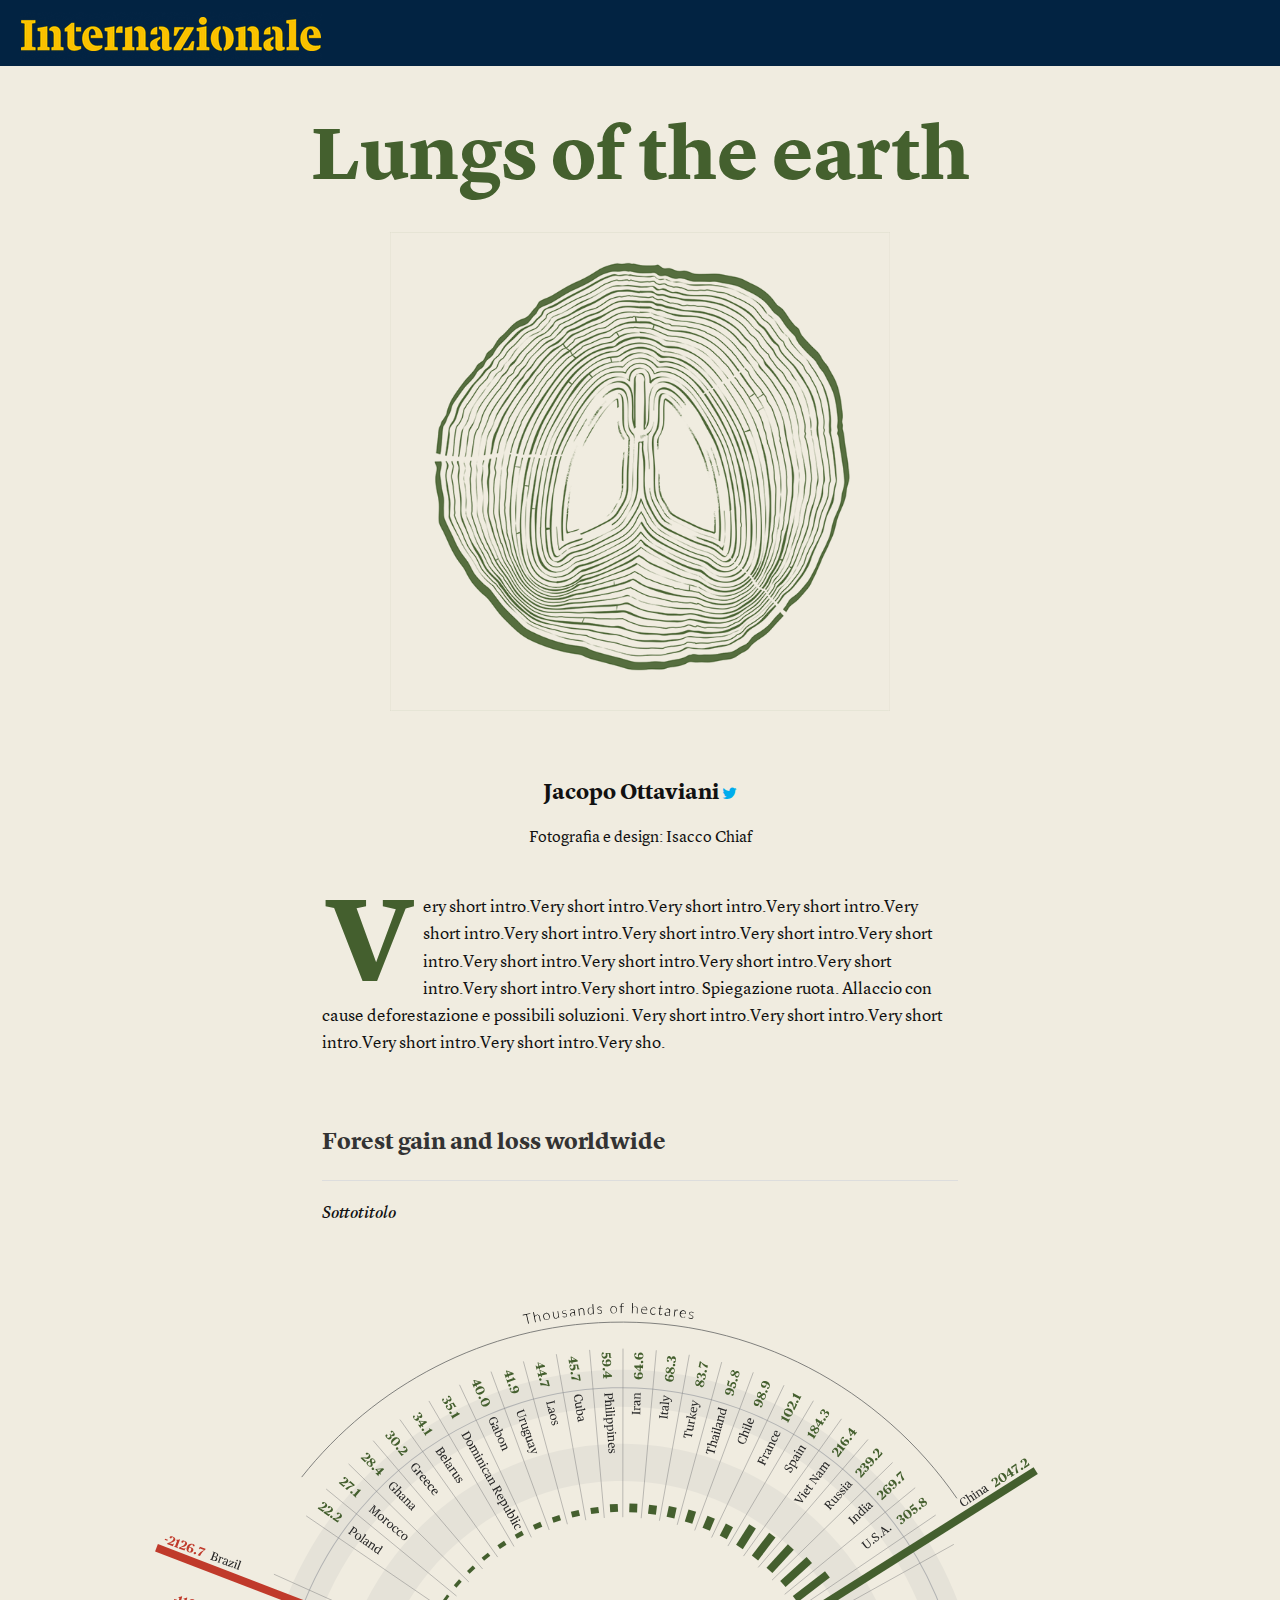
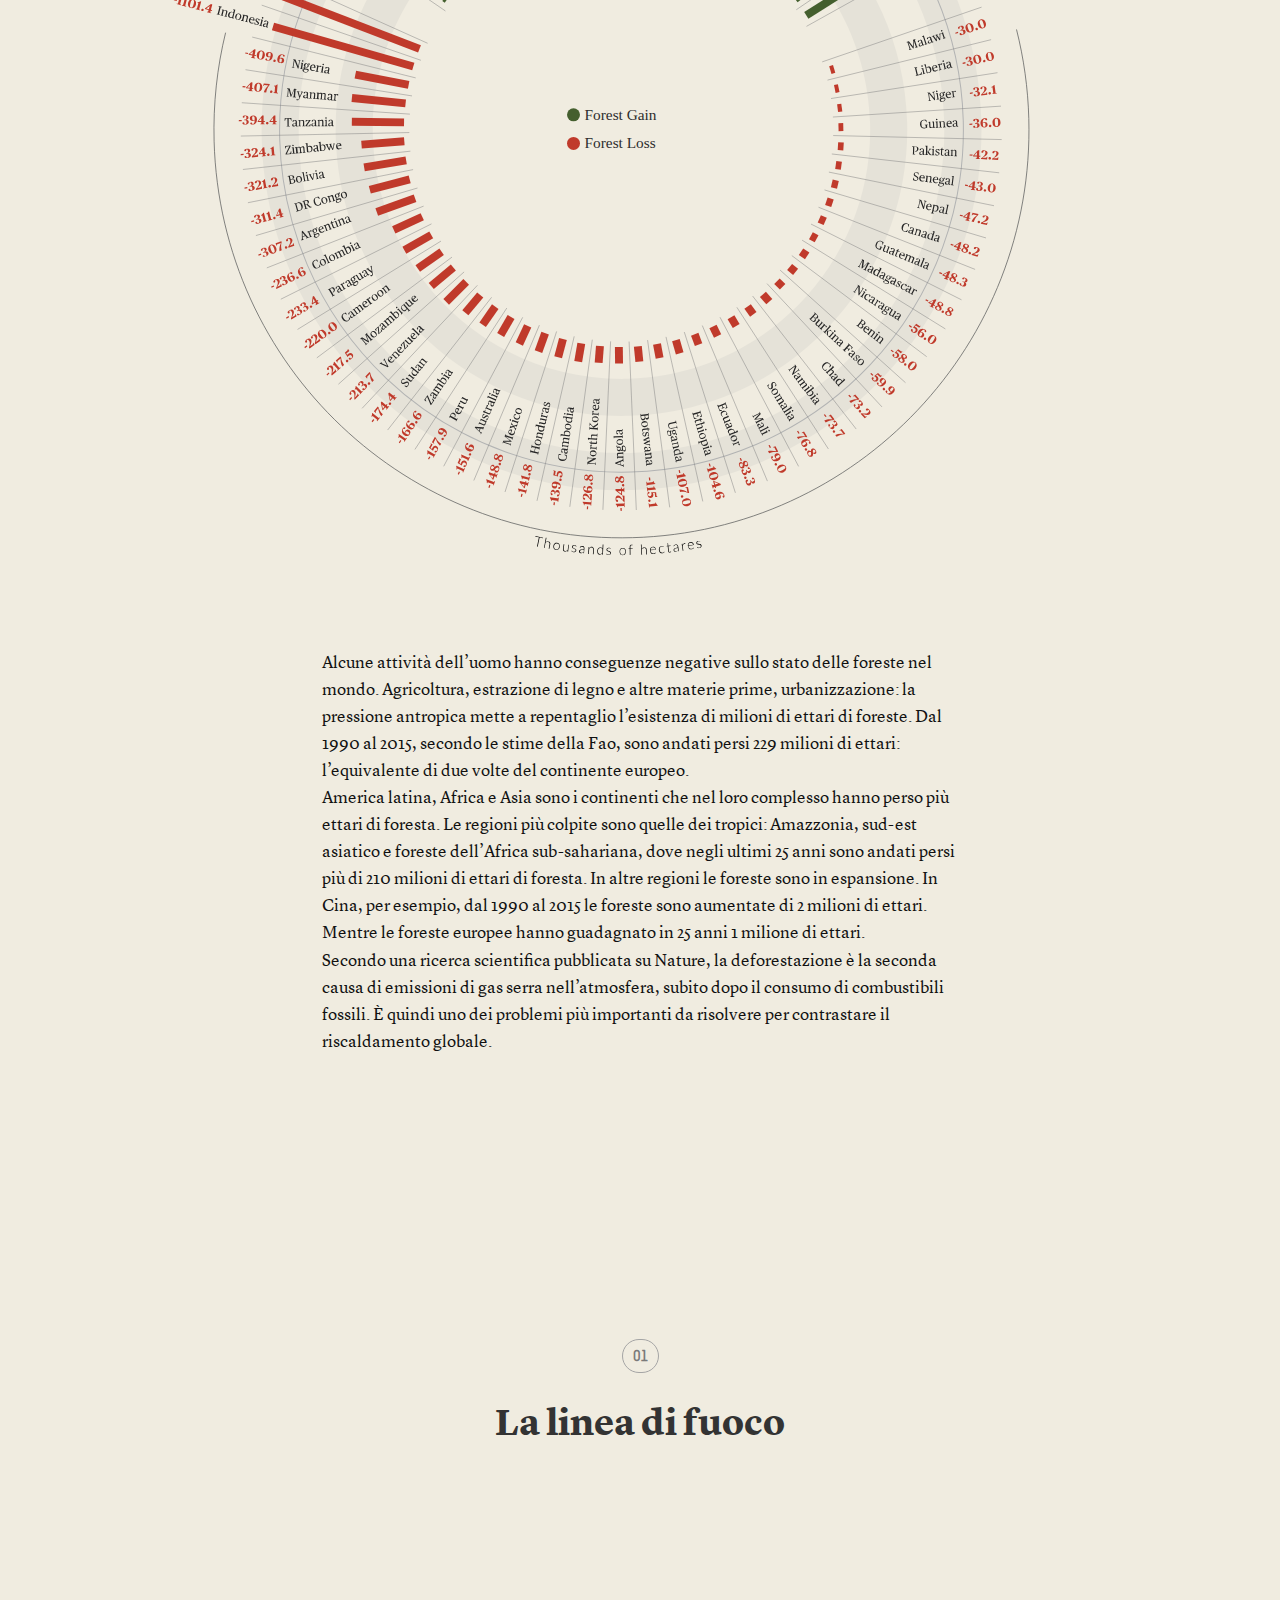
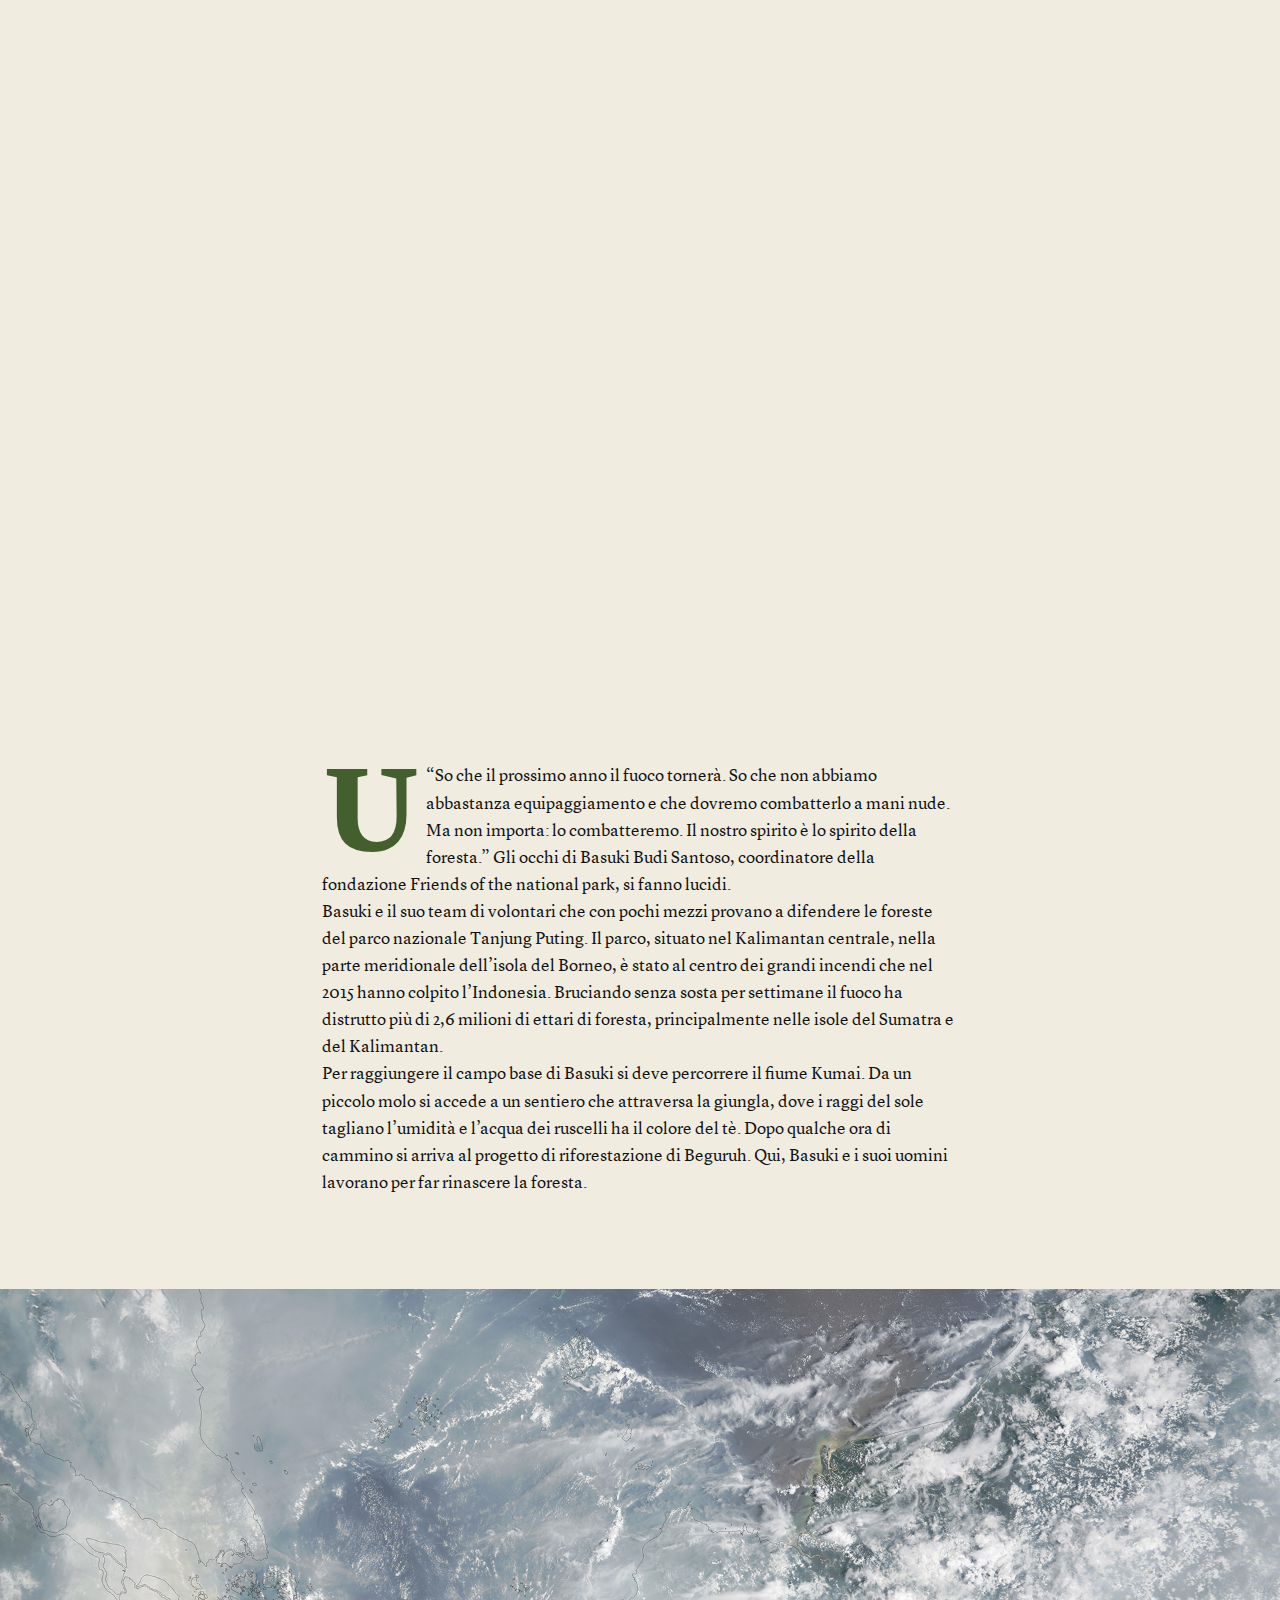
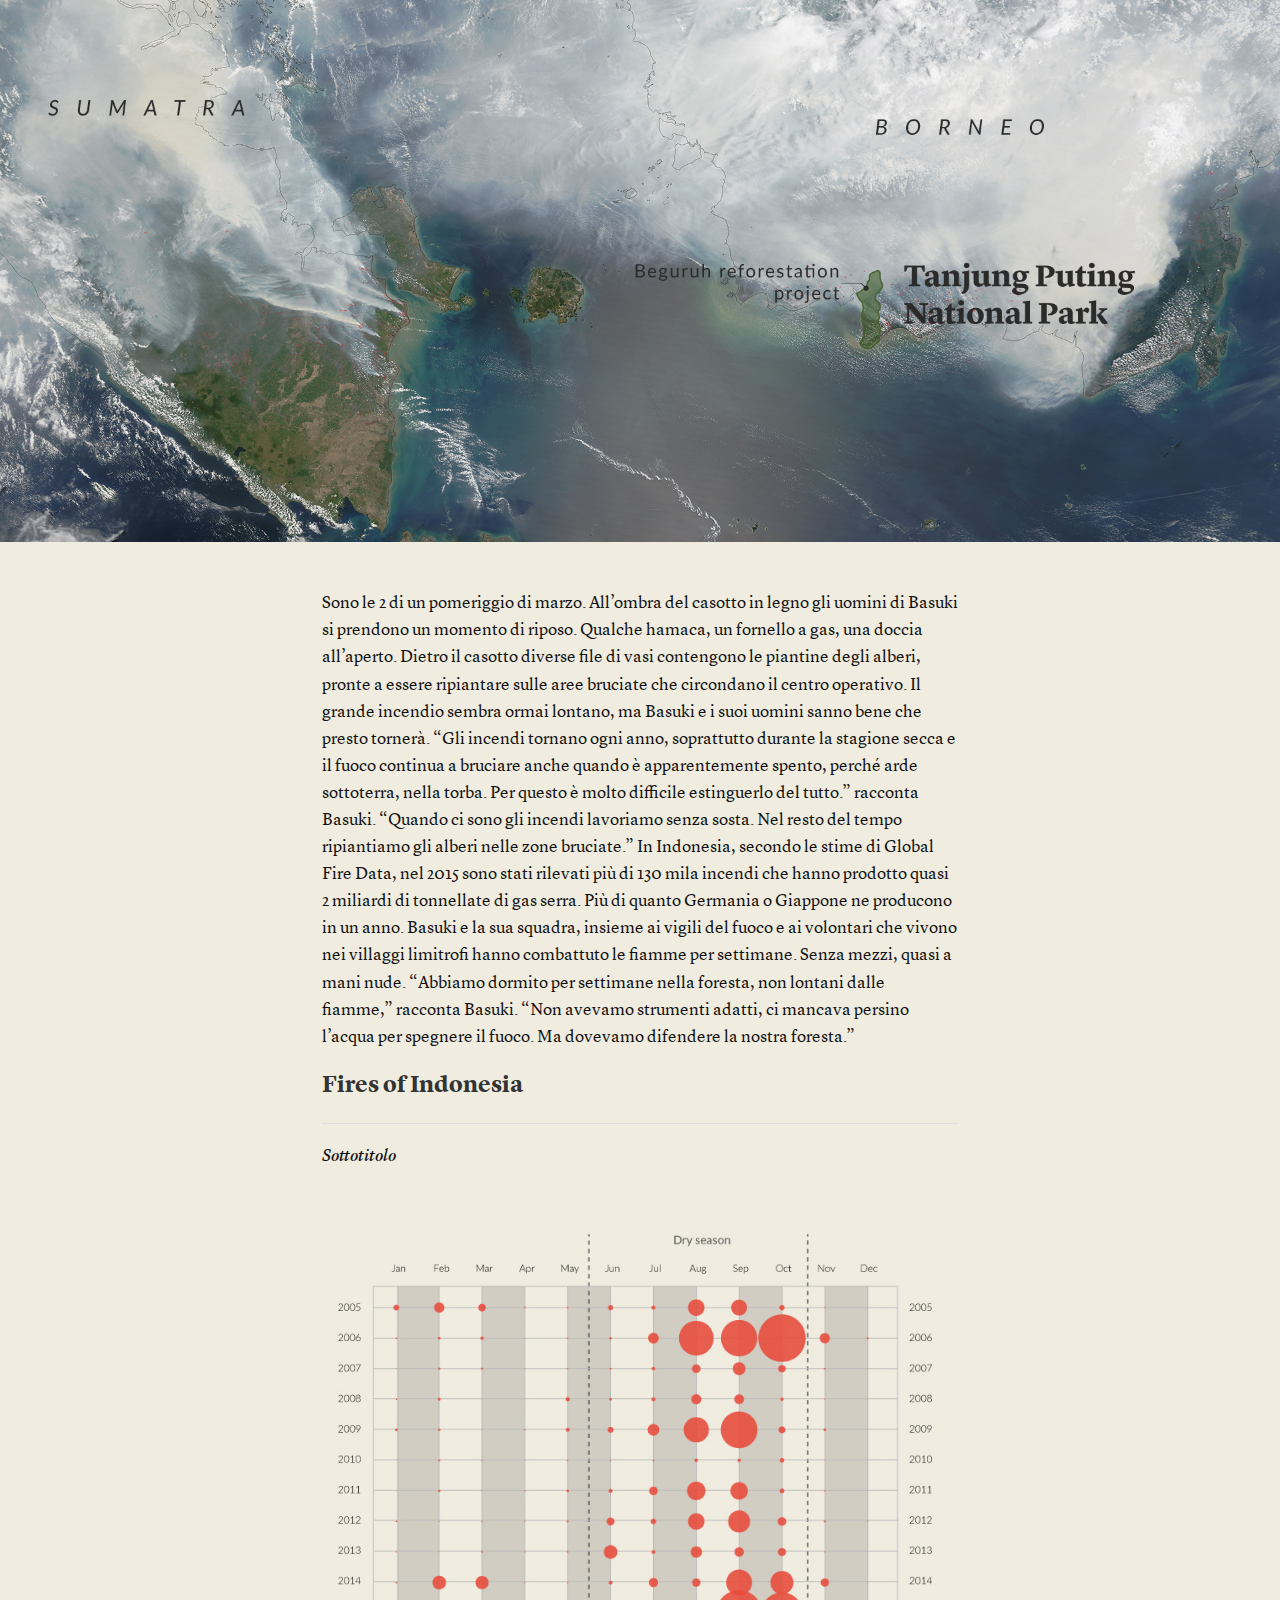
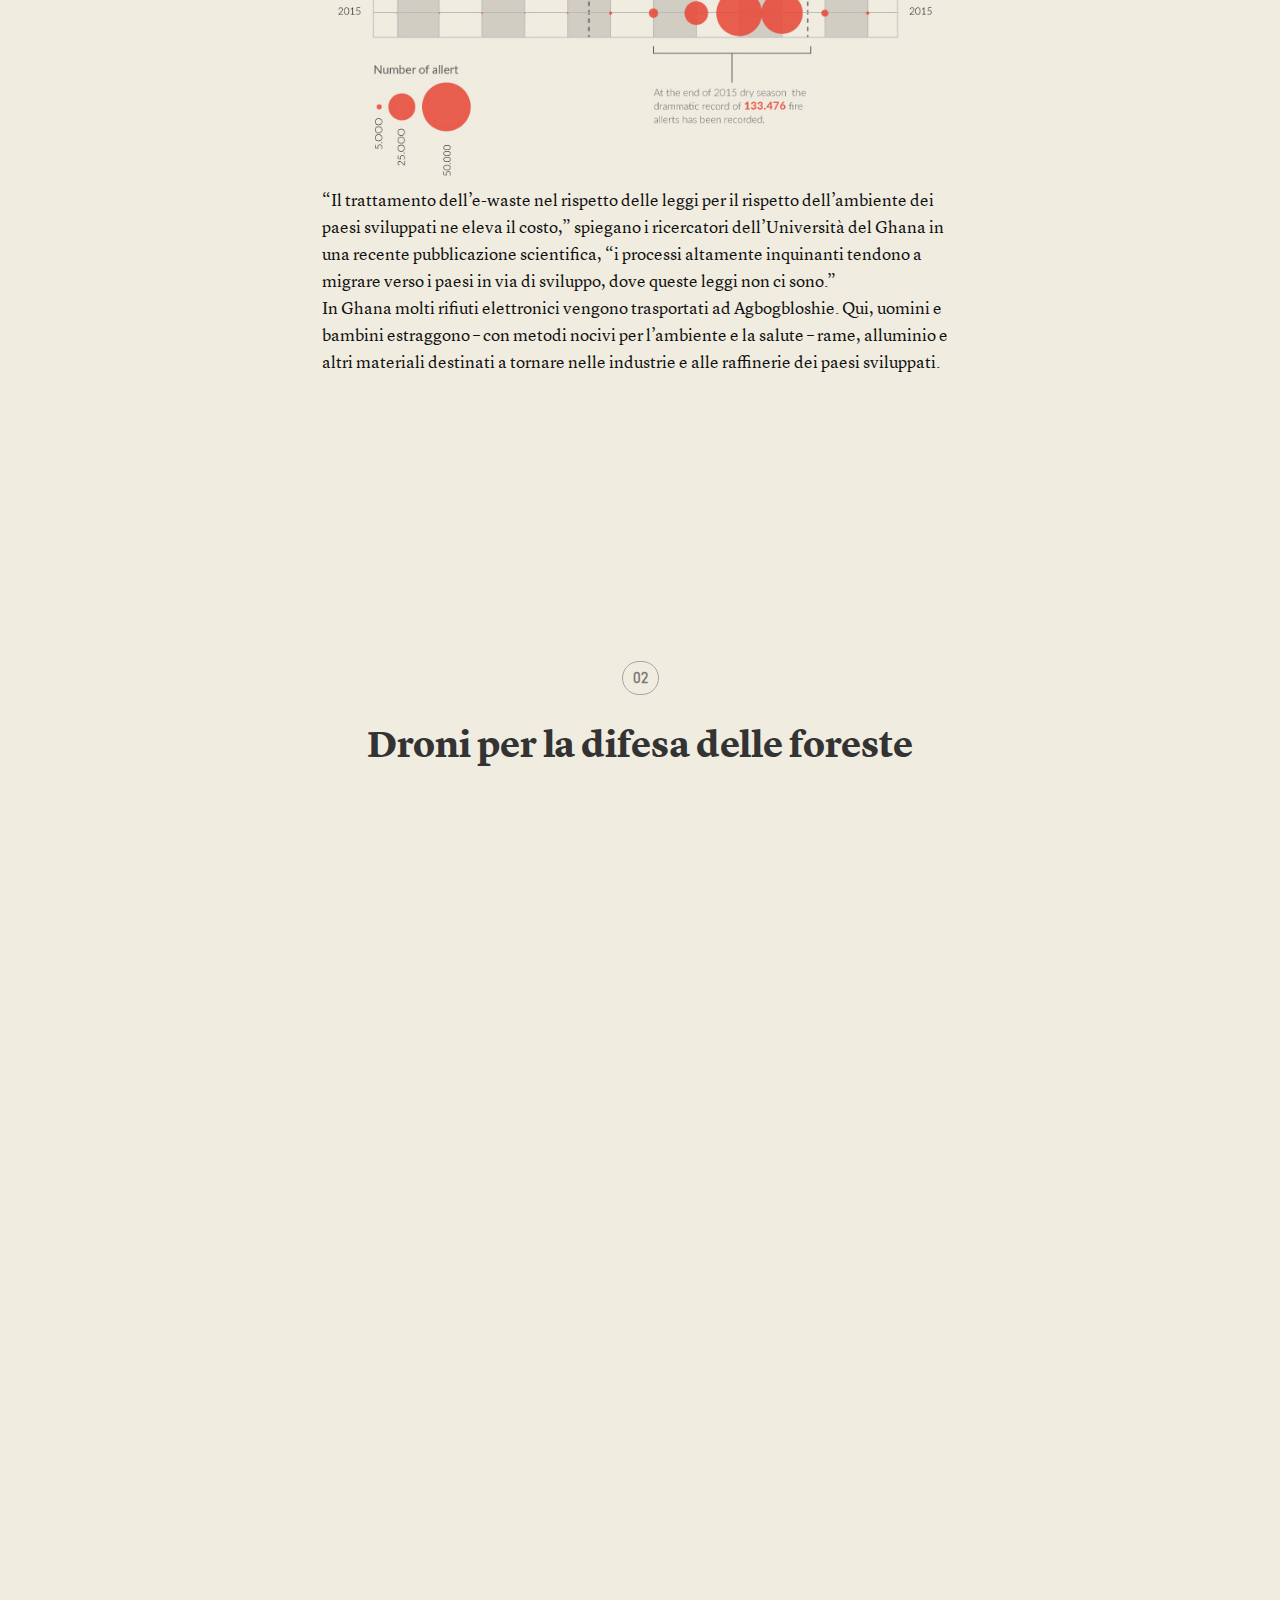
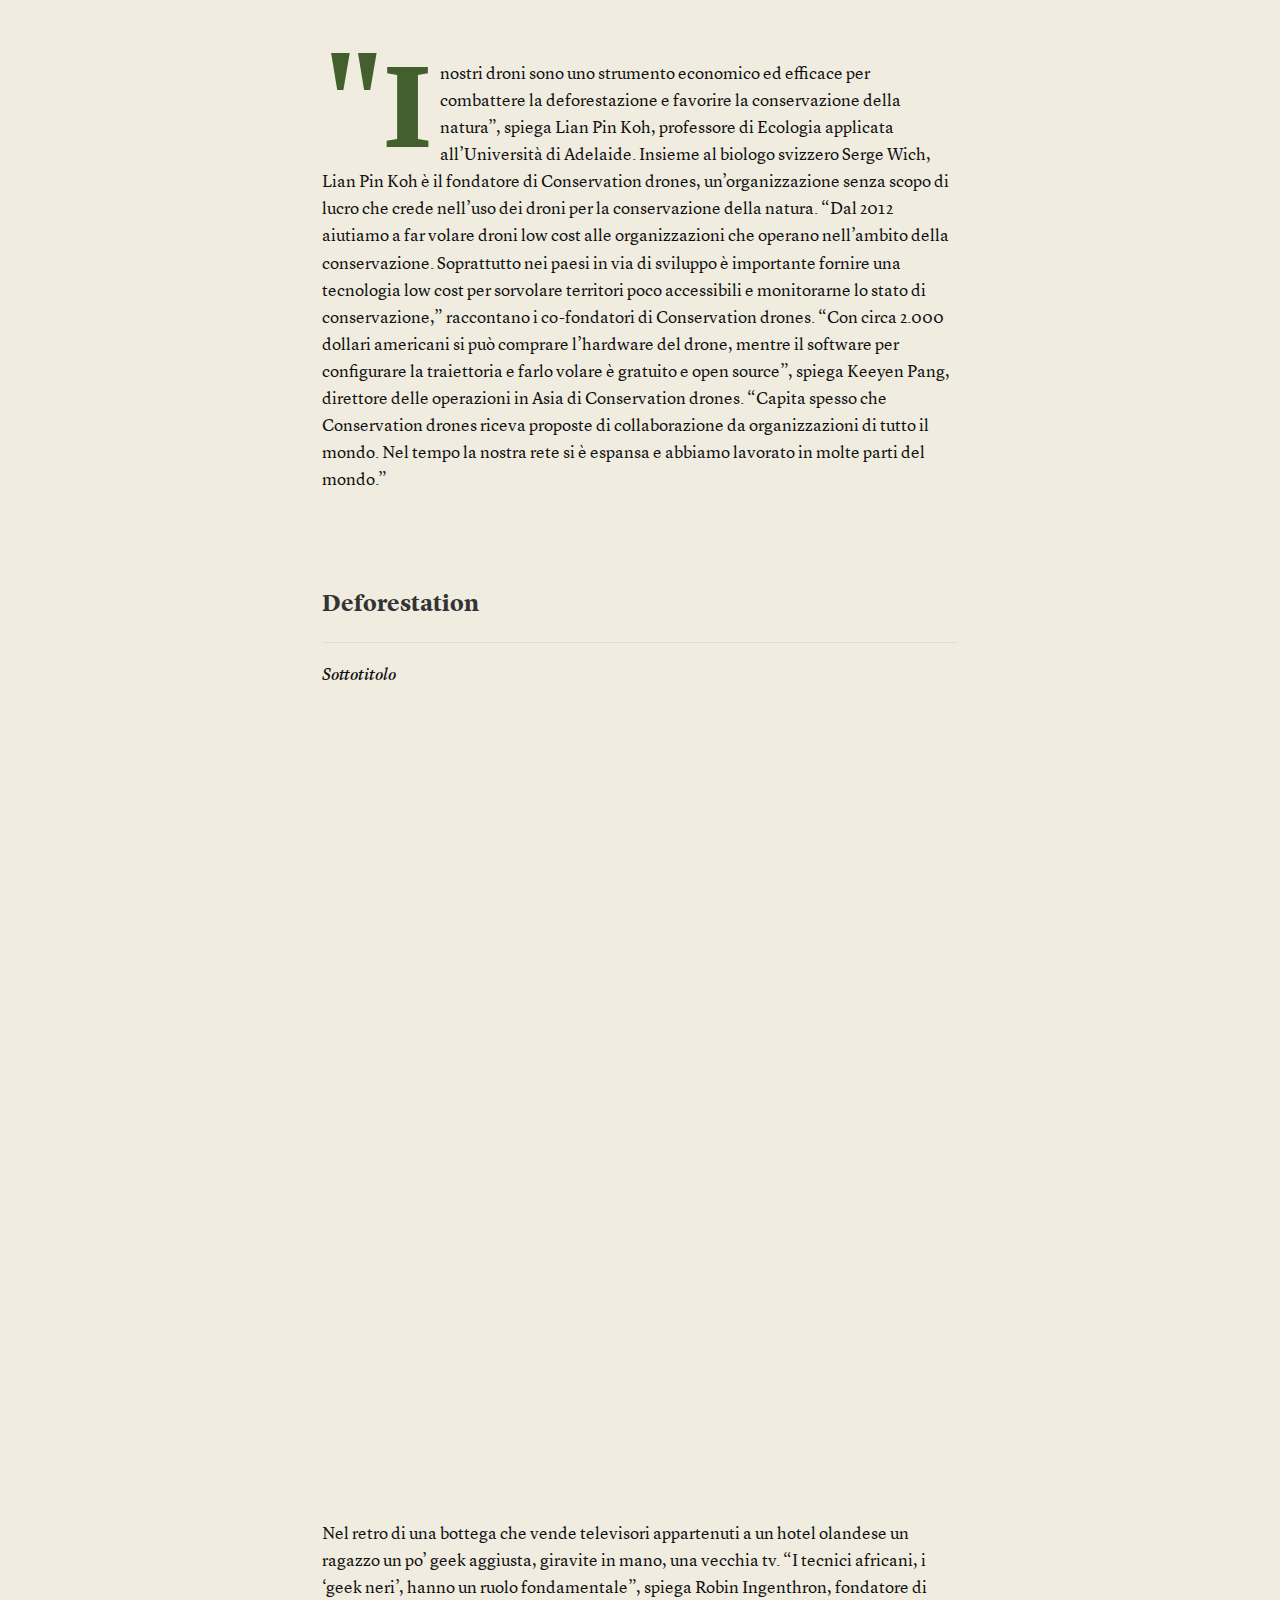
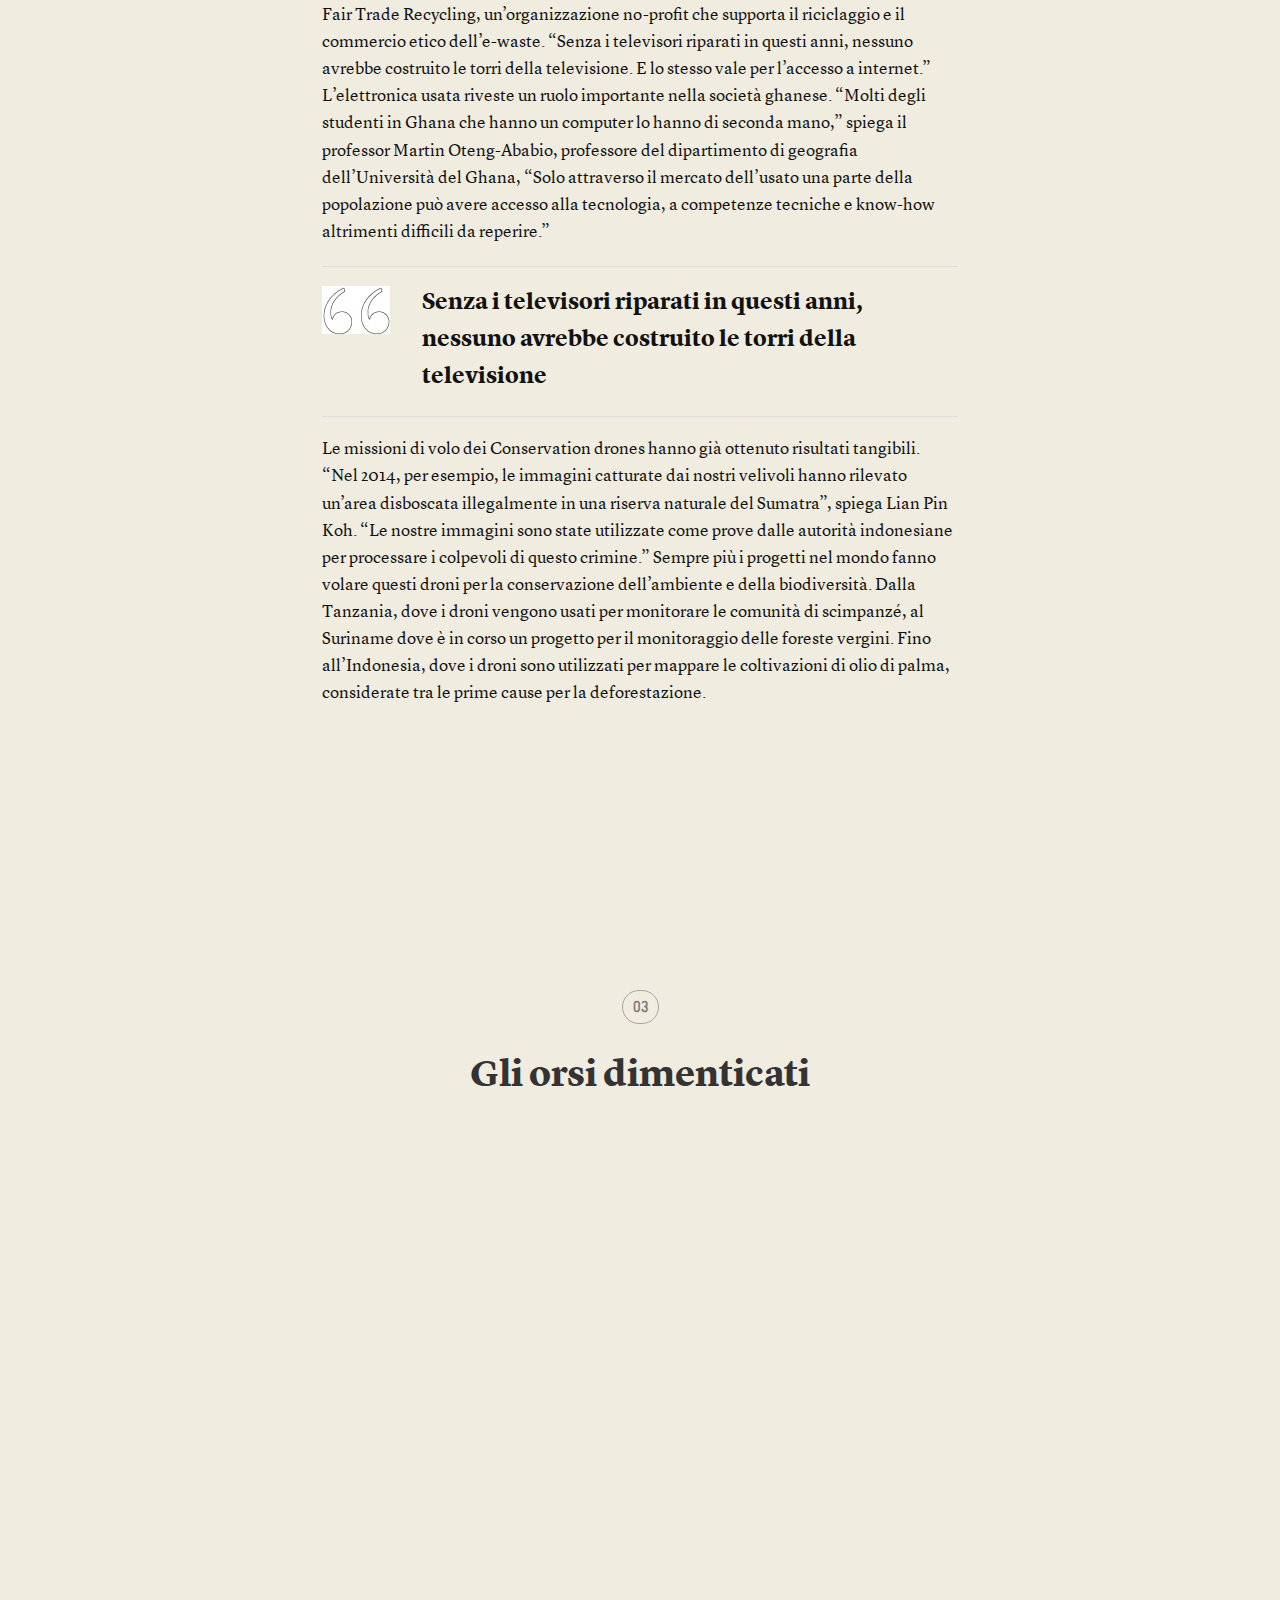
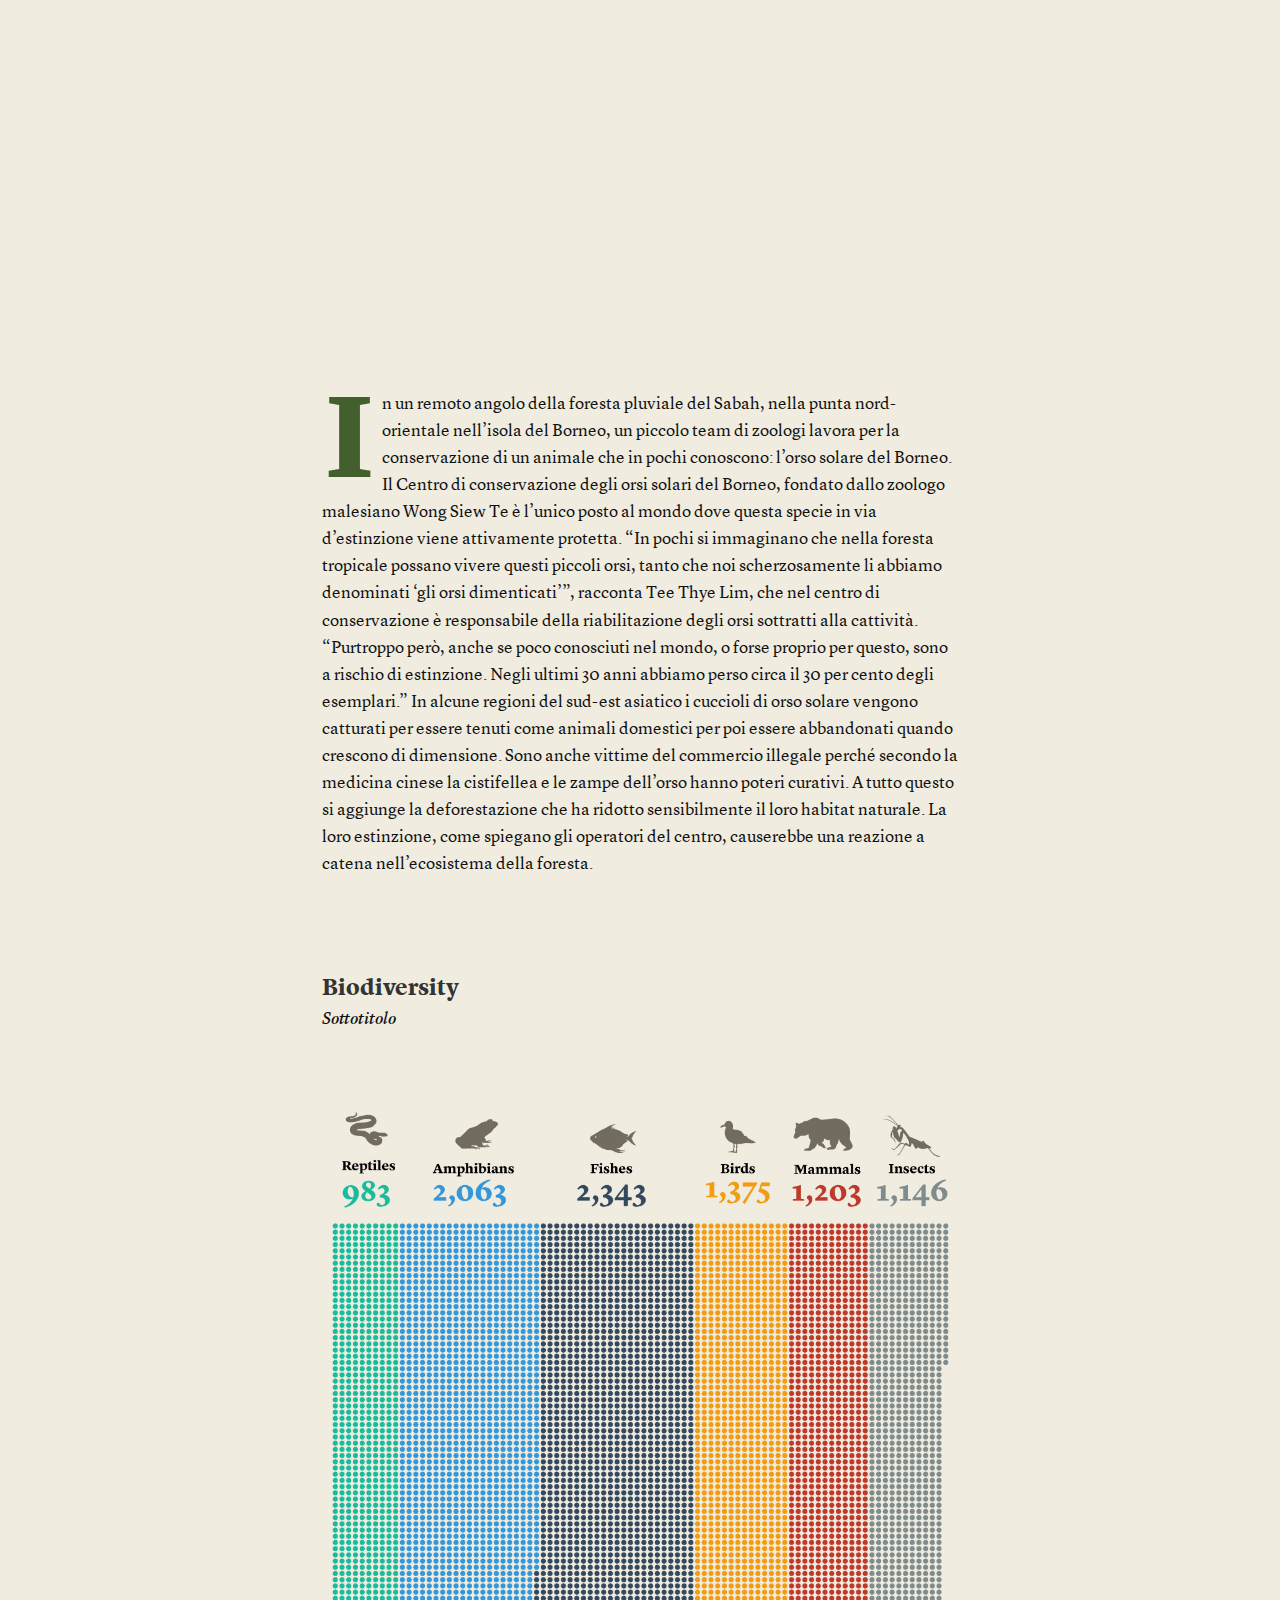
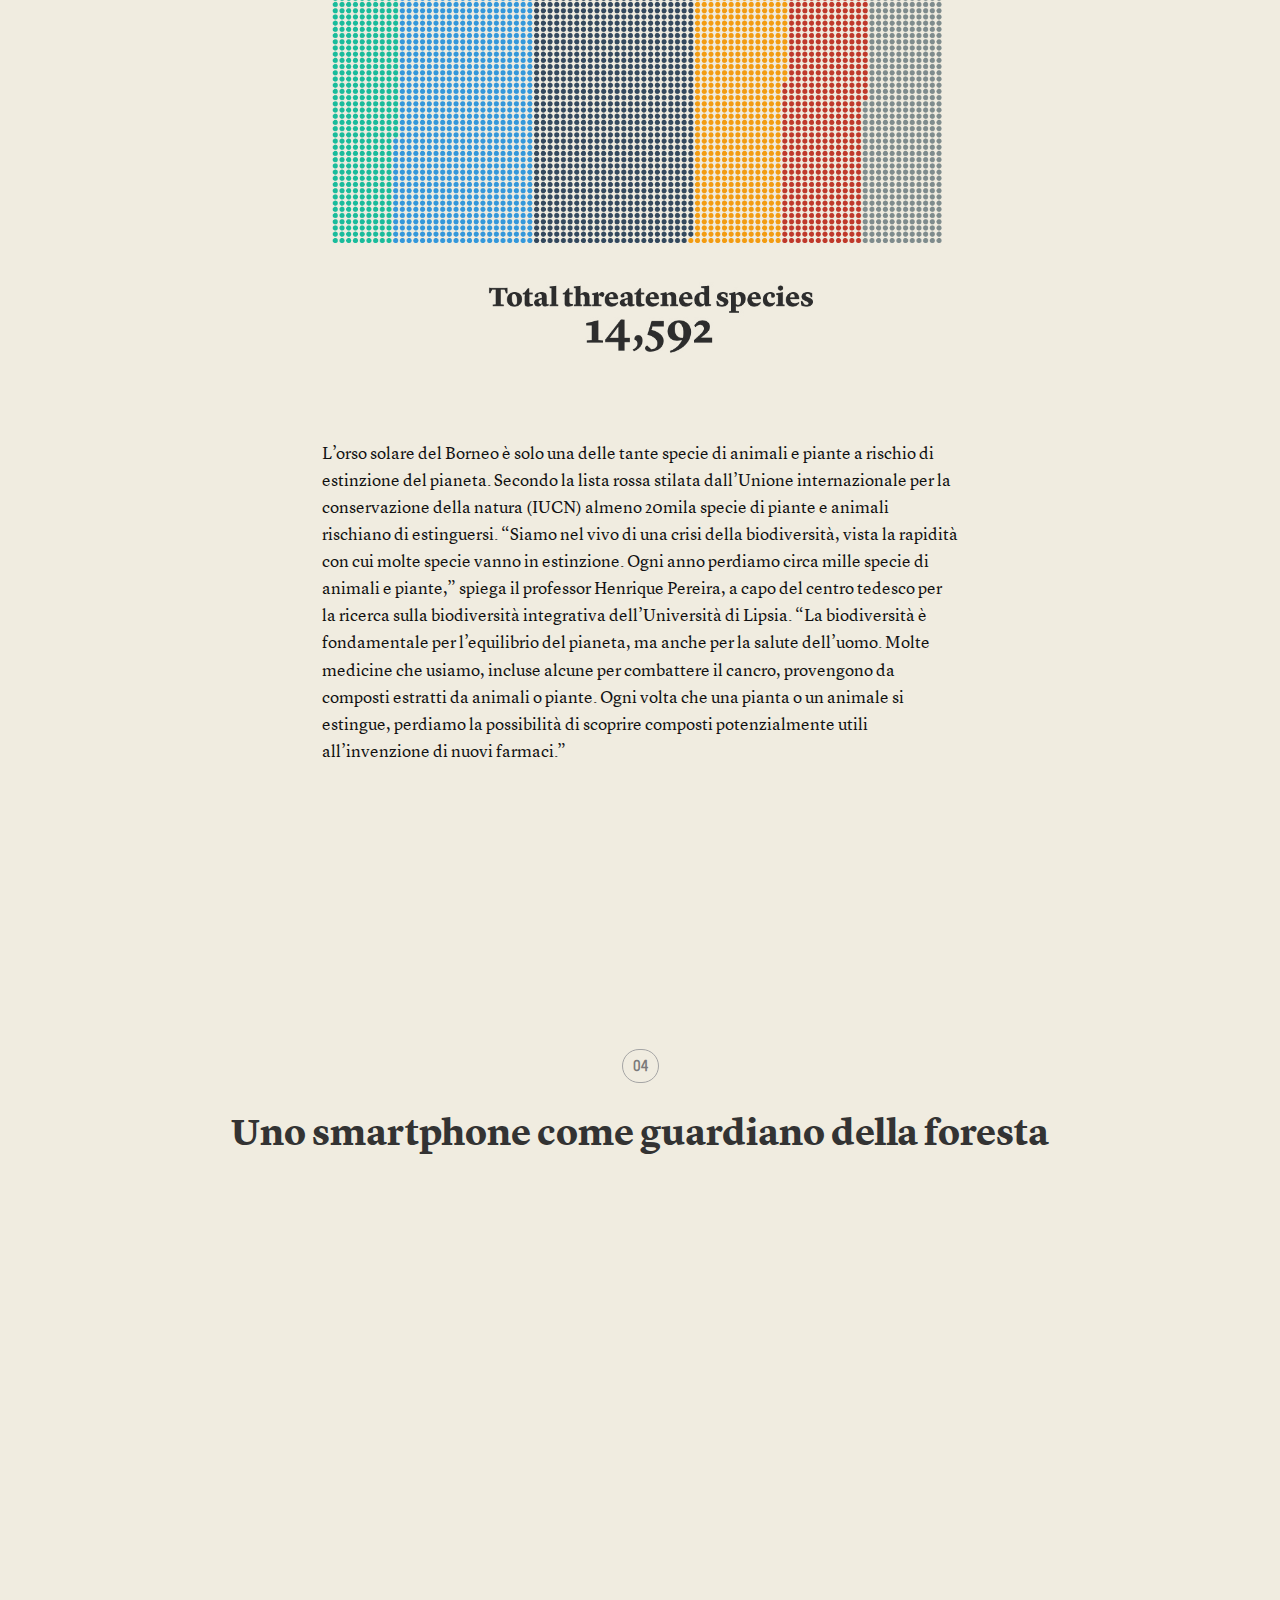
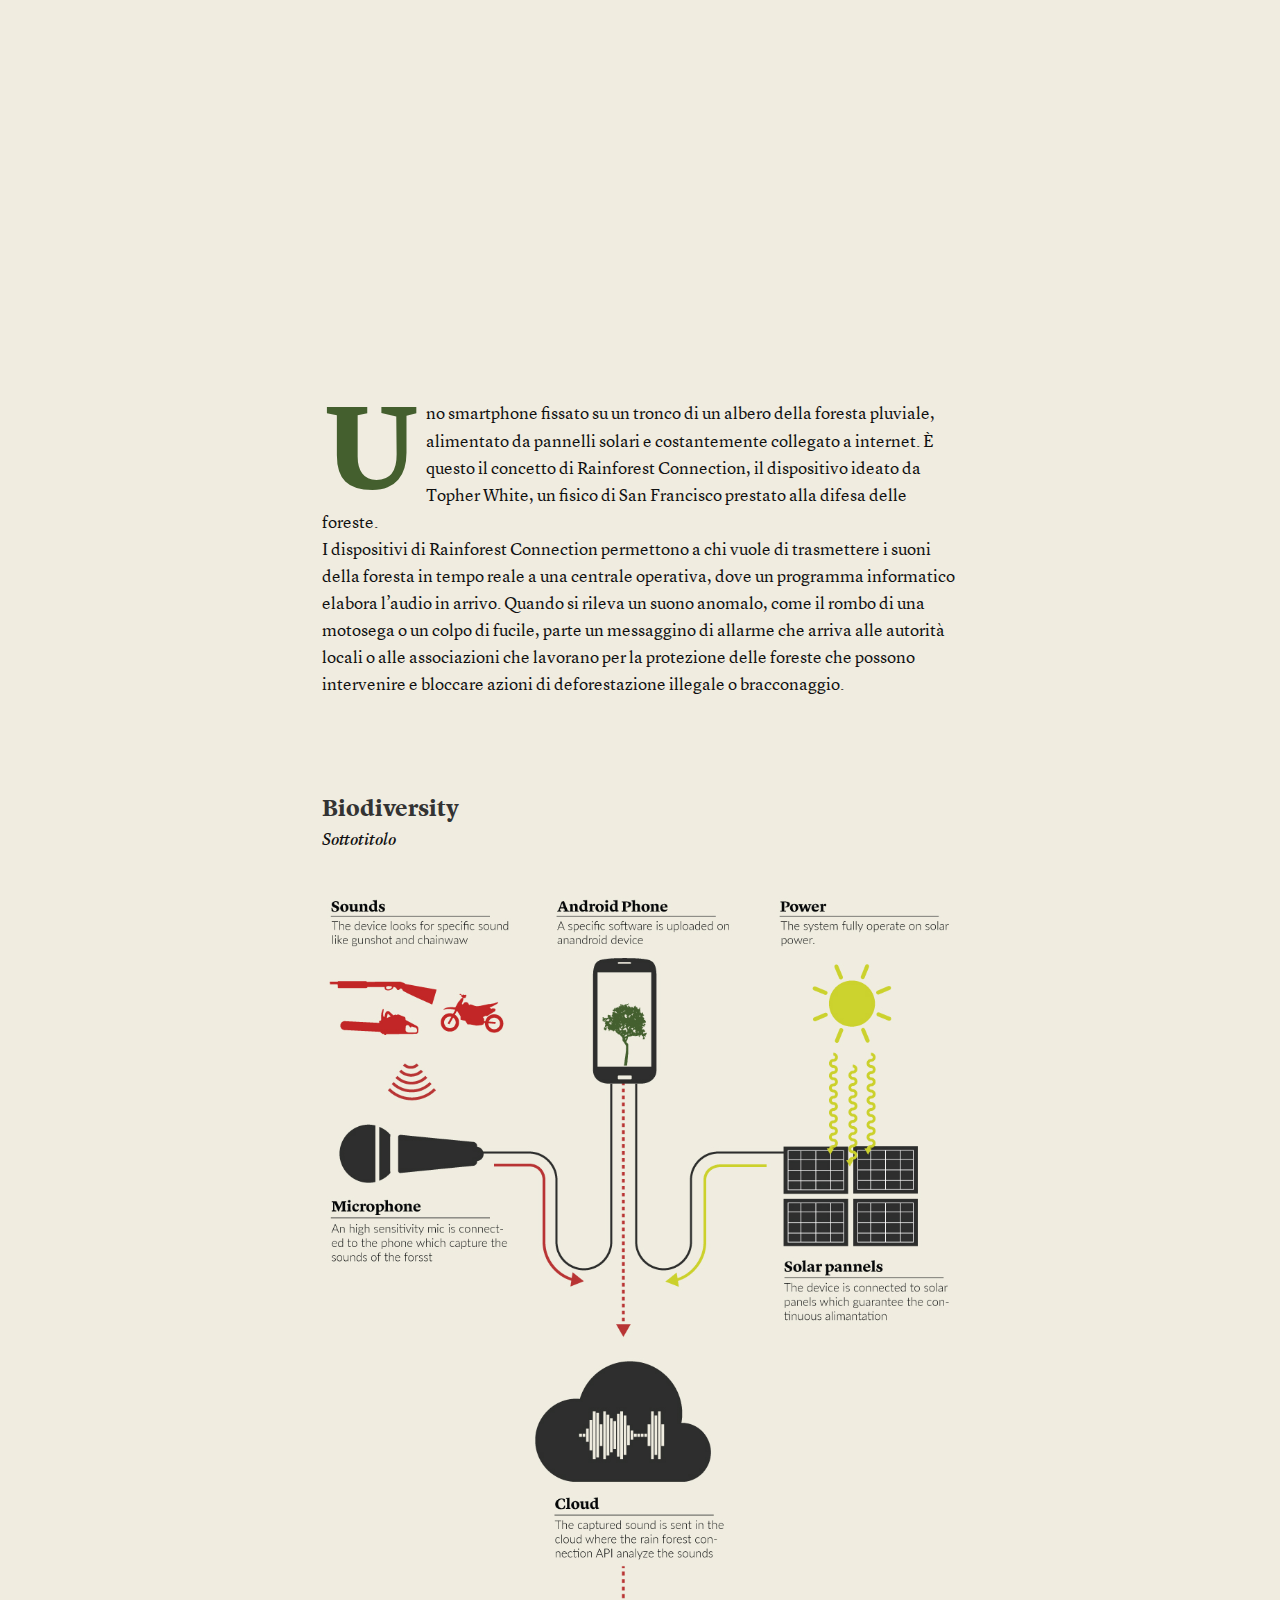
==== index.html @ 355f4f95 "dosa" ====
<!doctype html>
<html class="no-js" lang="en">



<head>

    <!--[if lt IE 9]>
  	<script src="//cdnjs.cloudflare.com/ajax/libs/html5shiv/3.6.2/html5shiv.js"></script>
  	<script src="//s3.amazonaws.com/nwapi/nwmatcher/nwmatcher-1.2.5-min.js"></script>
  	<script src="//html5base.googlecode.com/svn-history/r38/trunk/js/selectivizr-1.0.3b.js"></script>
  	<script src="//cdnjs.cloudflare.com/ajax/libs/respond.js/1.1.0/respond.min.js"></script>
	<![endif]-->

    <meta charset="utf-8" />
    <meta name="viewport" content="width=device-width, initial-scale=1.0" />
    <title>Lungs of the earth</title>
    <link rel="stylesheet" href="css/foundation.css" />
    <link rel="stylesheet" href="css/style.css" />
    <link rel="stylesheet" href="css/animate.css" />
    <link rel="stylesheet" href="css/font/stylesheet.css" />
    <link rel="stylesheet" href="css/font-awesome.css">

    <meta name="Title" content="Lungs of the earth" />
    <meta name="og:title" content="Lungs of the earth" />
    <meta property="og:site_name" content="Ewaste Republic" />
    <meta property="og:url" content="http://www.internazionale.it/webdoc/ewaste-republic/" />
    <meta name="description" content="Benvenuto nelLungs of the earth. Guarda il web-documentario" />
    <meta name="og:description" content="Benvenuto nelLungs of the earth. Guarda il web-documentario" />
    <meta name="og:image" content="http://www.internazionale.it/webdoc/ewaste-republic/images/computer.jpg" />
    <link rel="image_src" href="http://www.internazionale.it/webdoc/ewaste-republic/images/computer.jpg" />

    <meta name="keywords" content="e-waste,electronic waste,second hand electronics,rifiuti elettronici,accra,ghana,agbogbloshie,jacopo ottaviani,isacco chiaf">
    <meta name="robots" content="index,follow">


    <script src="js/vendor/modernizr.js"></script>
    <script src="js/classie.js"></script>
    <script src="http://ajax.googleapis.com/ajax/libs/jquery/1.2.6/jquery.js"></script>
    <link href='http://fonts.googleapis.com/css?family=Quattrocento:400,700' rel='stylesheet' type='text/css'>
    <link href="video-js/video-js.css" rel="stylesheet">
    <script src="video-js/video.js"></script>

    <style type="text/css">
        .vjs-default-skin .vjs-play-progress,
        .vjs-default-skin .vjs-volume-level {
            background-color: #e18f07
        }
        
        .vjs-default-skin .vjs-control-bar {
            font-size: 68%
        }

    </style>


    <script>
        function init() {
            window.addEventListener('scroll', function(e) {
                var distanceY = window.pageYOffset || document.documentElement.scrollTop,
                    shrinkOn = 300,
                    header = document.querySelector("header");
                if (distanceY > shrinkOn) {
                    classie.add(header, "smaller");
                } else {
                    if (classie.has(header, "smaller")) {
                        classie.remove(header, "smaller");
                    }
                }
            });
        }
        window.onload = init();

        $(function() {
            $(".show").click(
                function() {
                    $(".overlay-Big").fadeIn();
                    event.preventDefault();
                });
            $("#close").click(
                function() {
                    $(".overlay-Big").fadeOut();
                });
        });

    </script>
</head>

<body>

    <div class="header overlay-Big">
        <a id="close">
            <img src="images/overlay-close.png" width="40px">
        </a>
        <div class="overlay-first-band">
            <div class="row">
                <div class="medium-8 medium-centered columns">
                    <h4 style="color:#fff">Lungs of the earth</h4>
                    <br />
                    <a id="ref_tw" href="http://twitter.com/home?status=Vita%2C morte e miracoli dei rifiuti elettronici. Guarda il web documentario URL %23LifeDeathMiraclesEwaste @JacopoOttaviani&related=JacopoOttaviani" onclick="javascript:window.open(this.href, '', 'menubar=no,toolbar=no,resizable=no,scrollbars=no,height=400,width=600');return false;"><i class="fa fa-twitter"></i></a>
                    <a href=""><i class="fa fa-facebook"></i></a>
                </div>
            </div>
        </div>
    </div>


    <div id="wrapper">
        <header>
            <div class="container clearfix">
                <a href="http://www.internazionale.it/"> <img class="hide-for-small" src="images/logo.png"> </a>
                <a href="http://www.internazionale.it/"> <img class="show-for-small-only" src="images/logo.png"> </a>


                <h6 id="title-head" class="hide-for-small">Lungs of the earth</h6>
                <nav>
                    <ul class="hide-for-small">
                        <li>
                            <a id="ref_tw" href="http://twitter.com/home?status=La repubblica dell’e-waste. Guarda il web documentario di @JacopoOttaviani su @Internazionale: http://www.internazionale.it/webdoc/ewaste-republic %23ewasterepublic&related=JacopoOttaviani" onclick="javascript:window.open(this.href, '', 'menubar=no,toolbar=no,resizable=no,scrollbars=no,height=400,width=600');return false;">
                                <i class="fa fa-twitter"></i></a>
                        </li>



                        <li>

                            <script>
                                function fbs_click() {
                                    u = location.href;
                                    t = document.title;
                                    window.open('http://www.facebook.com/sharer/sharer.php?u=' + encodeURIComponent(u) + '&t=' + encodeURIComponent(t), 'sharer', 'toolbar=0,status=0,width=626,height=436');
                                    return false;
                                }

                            </script>
                            <a href="http://www.facebook.com/sharer/sharer.php?u=<;url>" class="fb_share_button_2" onclick="return fbs_click()" target="_blank" style="text-decoration:none;"> <i class="fa fa-facebook"></i></a>




                        </li>
                        <!-- <li class="show"><a href="#"><i class="fa fa-info-circle"> about</i></a></li>-->

                    </ul>




                </nav>
            </div>
        </header>
        <!-- /header -->



        <div class="row title-page">
            <div class=" large-12 columns">
                <h1 class="animated fadeIn" id="delay-01" style="color:#44602e"> Lungs of the earth </h1>
            </div>
        </div>

        <img class="animated fadeIn logo-style" id="delay-02" src="images/logo_loe.png">

        <div class="row">

            <div class="medium-8 medium-centered columns intro-names">

                <div class="names">

                    <p><b>Jacopo Ottaviani</b>
                        <a href="https://twitter.com/JacopoOttaviani" target="_blank"> <i class="fa fa-twitter" style="color:#00aced"></i>
                        </a>
                    </p>
                    <br />
                    <p>Fotografia e design: Isacco Chiaf</p>

                    <br />
                    <br />
                </div>
            </div>
        </div>

        <div class="row">
            <div class="medium-8 medium-centered columns">
                <p>
                    <span class="firstcharacter">V</span>ery short intro.Very short intro.Very short intro.Very short intro.Very short intro.Very short intro.Very short intro.Very short intro.Very short intro.Very short intro.Very short intro.Very short intro.Very short intro.Very short intro.Very short intro. Spiegazione ruota. Allaccio con cause deforestazione e possibili soluzioni. Very short intro.Very short intro.Very short intro.Very short intro.Very short intro.Very sho.
                </p>
            </div>
        </div>

        <div class="row">
            <div class="medium-8 medium-centered columns">
                <br />
                <br />
                <h4>Forest gain and loss worldwide</h4>
                <hr>
                <p class="sottotitolo">Sottotitolo</p>
                <br />

            </div>
        </div>
        <img src="images/forest_loss.svg">
        <div class="row">
            <div class="medium-8 medium-centered columns">
                <br>
                <br>
                <br>
                <p>
                    Alcune attività dell’uomo hanno conseguenze negative sullo stato delle foreste nel mondo. Agricoltura, estrazione di legno e altre materie prime, urbanizzazione: la pressione antropica mette a repentaglio l’esistenza di milioni di ettari di foreste. Dal 1990 al 2015, secondo le stime della Fao, sono andati persi 229 milioni di ettari: l’equivalente di due volte del continente europeo.
                    <br> America latina, Africa e Asia sono i continenti che nel loro complesso hanno perso più ettari di foresta. Le regioni più colpite sono quelle dei tropici: Amazzonia, sud-est asiatico e foreste dell’Africa sub-sahariana, dove negli ultimi 25 anni sono andati persi più di 210 milioni di ettari di foresta. In altre regioni le foreste sono in espansione. In Cina, per esempio, dal 1990 al 2015 le foreste sono aumentate di 2 milioni di ettari. Mentre le foreste europee hanno guadagnato in 25 anni 1 milione di ettari.
                    <br> Secondo una ricerca scientifica pubblicata su Nature, la deforestazione è la seconda causa di emissioni di gas serra nell’atmosfera, subito dopo il consumo di combustibili fossili. È quindi uno dei problemi più importanti da risolvere per contrastare il riscaldamento globale.
                </p>
            </div>
        </div>


        <div class="row title-chapter-page">
            <div class="large-12 columns">

                <h3><small>01</small><br/></h3>
                <br/>
                <h2>La linea di fuoco</h2>


            </div>
        </div>

        <div class="flex-video widescreen vimeo">
            <iframe src="http://player.vimeo.com/video/60122989" width="400" height="225" frameborder="0" webkitAllowFullScreen mozallowfullscreen allowFullScreen></iframe>
        </div>

        <div class="row">
            <div class="medium-8 medium-centered columns">
                <br>
                <br>
                <br>
                <p>
                    <span class="firstcharacter">U</span>“So che il prossimo anno il fuoco tornerà. So che non abbiamo abbastanza equipaggiamento e che dovremo combatterlo a mani nude. Ma non importa: lo combatteremo. Il nostro spirito è lo spirito della foresta.” Gli occhi di Basuki Budi Santoso, coordinatore della fondazione Friends of the national park, si fanno lucidi.
                    <br> Basuki e il suo team di volontari che con pochi mezzi provano a difendere le foreste del parco nazionale Tanjung Puting. Il parco, situato nel Kalimantan centrale, nella parte meridionale dell’isola del Borneo, è stato al centro dei grandi incendi che nel 2015 hanno colpito l’Indonesia. Bruciando senza sosta per settimane il fuoco ha distrutto più di 2,6 milioni di ettari di foresta, principalmente nelle isole del Sumatra e del Kalimantan.
                    <br> Per raggiungere il campo base di Basuki si deve percorrere il fiume Kumai. Da un piccolo molo si accede a un sentiero che attraversa la giungla, dove i raggi del sole tagliano l’umidità e l’acqua dei ruscelli ha il colore del tè. Dopo qualche ora di cammino si arriva al progetto di riforestazione di Beguruh. Qui, Basuki e i suoi uomini lavorano per far rinascere la foresta.
                </p>
            </div>
        </div>
        <br />
        <br />
        <br />
        <img src="images/satellite.jpg">
        <br />
        <br />
        <br />
        <div class="row">
            <div class="medium-8 medium-centered columns">
                <p>
                    Sono le 2 di un pomeriggio di marzo. All’ombra del casotto in legno gli uomini di Basuki si prendono un momento di riposo. Qualche hamaca, un fornello a gas, una doccia all’aperto. Dietro il casotto diverse file di vasi contengono le piantine degli alberi, pronte a essere ripiantare sulle aree bruciate che circondano il centro operativo. Il grande incendio sembra ormai lontano, ma Basuki e i suoi uomini sanno bene che presto tornerà. “Gli incendi tornano ogni anno, soprattutto durante la stagione secca e il fuoco continua a bruciare anche quando è apparentemente spento, perché arde sottoterra, nella torba. Per questo è molto difficile estinguerlo del tutto.” racconta Basuki. “Quando ci sono gli incendi lavoriamo senza sosta. Nel resto del tempo ripiantiamo gli alberi nelle zone bruciate.” In Indonesia, secondo le stime di Global Fire Data, nel 2015 sono stati rilevati più di 130 mila incendi che hanno prodotto quasi 2 miliardi di tonnellate di gas serra. Più di quanto Germania o Giappone ne producono in un anno. Basuki e la sua squadra, insieme ai vigili del fuoco e ai volontari che vivono nei villaggi limitrofi hanno combattuto le fiamme per settimane. Senza mezzi, quasi a mani nude. “Abbiamo dormito per settimane nella foresta, non lontani dalle fiamme,” racconta Basuki. “Non avevamo strumenti adatti, ci mancava persino l’acqua per spegnere il fuoco. Ma dovevamo difendere la nostra foresta.”
                    <br />
                </p>
                <h4>Fires of Indonesia</h4>
                <hr>
                <p class="sottotitolo">Sottotitolo</p>
                <br />
                <img src="images/burn_calendar.jpg">


                <p>
                    “Il trattamento dell’e-waste nel rispetto delle leggi per il rispetto dell’ambiente dei paesi sviluppati ne eleva il costo,” spiegano i ricercatori dell’Università del Ghana in una recente pubblicazione scientifica, “i processi altamente inquinanti tendono a migrare verso i paesi in via di sviluppo, dove queste leggi non ci sono.”
                    <br />In Ghana molti rifiuti elettronici vengono trasportati ad Agbogbloshie. Qui, uomini e bambini estraggono – con metodi nocivi per l’ambiente e la salute – rame, alluminio e altri materiali destinati a tornare nelle industrie e alle raffinerie dei paesi sviluppati.
                    <br />
                </p>


            </div>
        </div>



        <!-- --------------------------------------CHAPTER_02 .------------------------ -->

        <div class="row title-chapter-page">
            <div class="large-12 columns">

                <h3><small>02</small><br/></h3>
                <br/>
                <h2>Droni per la difesa delle foreste</h2>


            </div>
        </div>

        <div class="flex-video widescreen vimeo">
            <iframe src="http://player.vimeo.com/video/60122989" width="400" height="225" frameborder="0" webkitAllowFullScreen mozallowfullscreen allowFullScreen></iframe>
        </div>


        <div class="row">
            <div class="medium-8 medium-centered columns">
                <br>
                <br>
                <p>
                    <span class="firstcharacter">"I</span> nostri droni sono uno strumento economico ed efficace per combattere la deforestazione e favorire la conservazione della natura”, spiega Lian Pin Koh, professore di Ecologia applicata all’Università di Adelaide. Insieme al biologo svizzero Serge Wich, Lian Pin Koh è il fondatore di Conservation drones, un’organizzazione senza scopo di lucro che crede nell’uso dei droni per la conservazione della natura. “Dal 2012 aiutiamo a far volare droni low cost alle organizzazioni che operano nell’ambito della conservazione. Soprattutto nei paesi in via di sviluppo è importante fornire una tecnologia low cost per sorvolare territori poco accessibili e monitorarne lo stato di conservazione,” raccontano i co-fondatori di Conservation drones. “Con circa 2.000 dollari americani si può comprare l’hardware del drone, mentre il software per configurare la traiettoria e farlo volare è gratuito e open source”, spiega Keeyen Pang, direttore delle operazioni in Asia di Conservation drones. “Capita spesso che Conservation drones riceva proposte di collaborazione da organizzazioni di tutto il mondo. Nel tempo la nostra rete si è espansa e abbiamo lavorato in molte parti del mondo.”</p>
            </div>
        </div>
        <br />
        <br />
        <br />
        <div class="row">
            <div class="medium-8 medium-centered columns">
                <h4>Deforestation</h4>
                <hr>
                <p class="sottotitolo">Sottotitolo</p>
                <br />
            </div>

            <div class="flex-video">
                <iframe frameborder="0" class="juxtapose" width="100%" height="588" src="https://cdn.knightlab.com/libs/juxtapose/latest/embed/index.html?uid=8234250c-740c-11e6-b53e-0edaf8f81e27"></iframe>
            </div>



            </video>
        </div>
        <br />
        <br />
        <br />

        <div class="row">
            <div class="medium-8 medium-centered columns">
                <p>

                    Nel retro di una bottega che vende televisori appartenuti a un hotel olandese un ragazzo un po’ geek aggiusta, giravite in mano, una vecchia tv. “I tecnici africani, i ‘geek neri’, hanno un ruolo fondamentale”, spiega Robin Ingenthron, fondatore di Fair Trade Recycling, un’organizzazione no-profit che supporta il riciclaggio e il commercio etico dell’e-waste. “Senza i televisori riparati in questi anni, nessuno avrebbe costruito le torri della televisione. E lo stesso vale per l’accesso a internet.” L’elettronica usata riveste un ruolo importante nella società ghanese. “Molti degli studenti in Ghana che hanno un computer lo hanno di seconda mano,” spiega il professor Martin Oteng-Ababio, professore del dipartimento di geografia dell’Università del Ghana, “Solo attraverso il mercato dell’usato una parte della popolazione può avere accesso alla tecnologia, a competenze tecniche e know-how altrimenti difficili da reperire.”
                    <br />
                </p>

                <hr>
                <p class="quote LyonTextOSFWeb-Bold">
                    Senza i televisori riparati in questi anni, nessuno avrebbe costruito le torri della televisione
                </p>
                <hr>
                <p>


                    Le missioni di volo dei Conservation drones hanno già ottenuto risultati tangibili. “Nel 2014, per esempio, le immagini catturate dai nostri velivoli hanno rilevato un’area disboscata illegalmente in una riserva naturale del Sumatra”, spiega Lian Pin Koh. “Le nostre immagini sono state utilizzate come prove dalle autorità indonesiane per processare i colpevoli di questo crimine.” Sempre più i progetti nel mondo fanno volare questi droni per la conservazione dell’ambiente e della biodiversità. Dalla Tanzania, dove i droni vengono usati per monitorare le comunità di scimpanzé, al Suriname dove è in corso un progetto per il monitoraggio delle foreste vergini. Fino all’Indonesia, dove i droni sono utilizzati per mappare le coltivazioni di olio di palma, considerate tra le prime cause per la deforestazione.

                    <br />
                </p>


            </div>
        </div>






        <!-- --------------------------------------CHAPTER_02 .------------------------ -->

        <!-- --------------------------------------CHAPTER_03 .------------------------ -->

        <div class="row title-chapter-page">
            <div class="large-12 columns">

                <h3><small>03</small><br/></h3>
                <br/>
                <h2>Gli orsi dimenticati</h2>


            </div>
        </div>

        <div class="flex-video widescreen vimeo">
            <iframe src="http://player.vimeo.com/video/60122989" width="400" height="225" frameborder="0" webkitAllowFullScreen mozallowfullscreen allowFullScreen></iframe>
        </div>


        <div class="row">
            <div class="medium-8 medium-centered columns">
                <br>
                <br>
                <p>
                    <span class="firstcharacter">I</span>n un remoto angolo della foresta pluviale del Sabah, nella punta nord-orientale nell’isola del Borneo, un piccolo team di zoologi lavora per la conservazione di un animale che in pochi conoscono: l’orso solare del Borneo. Il Centro di conservazione degli orsi solari del Borneo, fondato dallo zoologo malesiano Wong Siew Te è l’unico posto al mondo dove questa specie in via d’estinzione viene attivamente protetta. “In pochi si immaginano che nella foresta tropicale possano vivere questi piccoli orsi, tanto che noi scherzosamente li abbiamo denominati ‘gli orsi dimenticati’”, racconta Tee Thye Lim, che nel centro di conservazione è responsabile della riabilitazione degli orsi sottratti alla cattività. “Purtroppo però, anche se poco conosciuti nel mondo, o forse proprio per questo, sono a rischio di estinzione. Negli ultimi 30 anni abbiamo perso circa il 30 per cento degli esemplari.” In alcune regioni del sud-est asiatico i cuccioli di orso solare vengono catturati per essere tenuti come animali domestici per poi essere abbandonati quando crescono di dimensione. Sono anche vittime del commercio illegale perché secondo la medicina cinese la cistifellea e le zampe dell’orso hanno poteri curativi. A tutto questo si aggiunge la deforestazione che ha ridotto sensibilmente il loro habitat naturale. La loro estinzione, come spiegano gli operatori del centro, causerebbe una reazione a catena nell’ecosistema della foresta.</p>
            </div>
        </div>
        <br />
        <br />
        <br />
        <div class="row">
            <div class="medium-8 medium-centered columns">
                <h4>Biodiversity</h4>
                <p class="sottotitolo">Sottotitolo</p>

                <img src="images/biodiversity.jpg">
            </div>
        </div>
        <br />
        <br />
        <br />

        <div class="row">


            <div class="medium-8 medium-centered columns">
                <p>
                    L’orso solare del Borneo è solo una delle tante specie di animali e piante a rischio di estinzione del pianeta. Secondo la lista rossa stilata dall’Unione internazionale per la conservazione della natura (IUCN) almeno 20mila specie di piante e animali rischiano di estinguersi. “Siamo nel vivo di una crisi della biodiversità, vista la rapidità con cui molte specie vanno in estinzione. Ogni anno perdiamo circa mille specie di animali e piante,” spiega il professor Henrique Pereira, a capo del centro tedesco per la ricerca sulla biodiversità integrativa dell’Università di Lipsia. “La biodiversità è fondamentale per l’equilibrio del pianeta, ma anche per la salute dell’uomo. Molte medicine che usiamo, incluse alcune per combattere il cancro, provengono da composti estratti da animali o piante. Ogni volta che una pianta o un animale si estingue, perdiamo la possibilità di scoprire composti potenzialmente utili all’invenzione di nuovi farmaci.”


                    <br />
                </p>


            </div>
        </div>



        <!-- --------------------------------------CHAPTER_03 .------------------------ -->

        <!-- --------------------------------------CHAPTER_04 .------------------------ -->

        <div class="row title-chapter-page">
            <div class="large-12 columns">

                <h3><small>04</small><br/></h3>
                <br/>
                <h2>Uno smartphone come guardiano della foresta</h2>


            </div>
        </div>

        <div class="flex-video widescreen vimeo">
            <iframe src="http://player.vimeo.com/video/60122989" width="400" height="225" frameborder="0" webkitAllowFullScreen mozallowfullscreen allowFullScreen></iframe>
        </div>



        <div class="row">
            <div class="medium-8 medium-centered columns">
                <p>
                    <span class="firstcharacter">U</span>no smartphone fissato su un tronco di un albero della foresta pluviale, alimentato da pannelli solari e costantemente collegato a internet. È questo il concetto di Rainforest Connection, il dispositivo ideato da Topher White, un fisico di San Francisco prestato alla difesa delle foreste.
                    <br> I dispositivi di Rainforest Connection permettono a chi vuole di trasmettere i suoni della foresta in tempo reale a una centrale operativa, dove un programma informatico elabora l’audio in arrivo. Quando si rileva un suono anomalo, come il rombo di una motosega o un colpo di fucile, parte un messaggino di allarme che arriva alle autorità locali o alle associazioni che lavorano per la protezione delle foreste che possono intervenire e bloccare azioni di deforestazione illegale o bracconaggio.</p>
            </div>
        </div>
        <br />
        <br />
        <br />

        <div class="row">
            <div class="medium-8 medium-centered columns">
                <h4>Biodiversity</h4>
                <p class="sottotitolo">Sottotitolo</p>
                <img src="images/rainforestconnection.jpg">
            </div>
        </div>


        <div class="row">
            <div class="medium-8 medium-centered columns">
                <p>
                    “Stiamo testando Rainforest Connection in tutte le foreste tropicali del mondo. Il nostro obiettivo è di arrivare a proteggere con Rainforest Connection dai 20 to 30 milioni di ettari nei prossimi due anni”, racconta Topher, che spende metà del suo tempo nel suo laboratorio di San Francisco e l’altra metà nelle foreste pluviali sparse per il mondo. “Al momento stiamo lavorando per automatizzare il più possibile la produzione dei nostri dispositivi affinché sempre più organizzazioni potranno usarli per proteggere le foreste.” “Per noi è fondamentale creare partnership con le comunità locali e le organizzazioni che operano per la difesa delle foreste”, spiega White. “Inoltre collaboriamo con iniziative come il progetto Tree Monkey di James Reed. Non solo ci aiuta materialmente a posizionare i nostri dispositivi, ma organizza anche training di arrampicata per insegnare alle comunità locali a scalare in sicurezza alberi molto alti come quelli delle foreste pluviali.” Secondo le stime di Topher, un singolo apparecchio è in grado di rilevare il rumore di una motosega in un’area di circa tre chilometri quadrati. Questo significa che con pochi dispositivi, posizionati in zone strategiche (ad esempio presso i punti di accesso della foresta), si riescono a proteggere aree forestali molto vaste. L’idea di trasformare gli smartphone in guardiani della foresta è sorta per caso, nel 2011. “Ero in Indonesia, nel Kalimantan. Camminavo in una foresta insieme alla mia guida locale quando ci siamo imbattuti in un’area disboscata illegalmente. La guida, desolata, mi ha spiegato quanto fosse difficile fermare questa attività nonostante la presenza delle guardie forestali. Così ho realizzato che sarebbe bastato un semplice telefono per catturare il rumore delle motoseghe”. I congegni di Rainforest Connection hanno molte applicazioni. Il suono registrato e trasmesso nel cloud può essere utilizzato dai ricercatori per osservare i fenomeni della foresta, come le migrazioni di animali o i ritmi dell’ecosistema. Ma gli smartphone installati nei punti di accesso della foresta possono anche essere usati come sistemi di allarme per la sicurezza delle comunità indigene, spesso vittime di sopraffazione da parte di trafficanti di materie prime o di droga. “Nell’ottobre del 2015 in Pará, Brasile, i nostri dispositivi hanno aiutato a proteggere dei ranger indigeni da una possibile aggressione. I microfoni hanno percepito il motore di un gruppo di motociclette e i ranger hanno avuto modo di mettersi al sicuro,” racconta Topher. “Questa è la prova che Rainforest Connection può proteggere le foreste anche in maniera indiretta, proteggendo i protagonisti che in prima linea combattono per la loro difesa” Con Rainforest connection è anche possibile ascoltare la foresta e goderne comodamente dalla propria poltrona di casa. “Abbiamo creato la nostra radio, che permette a chiunque, da qualunque parte del mondo, di ascoltare in diretta i suoni delle foreste. Per ora è disponibile per chi decide di fare una donazione per sostenere Rainforest Connection e trasformare sempre più smartphone in guardiani della foresta.”


                    <br />
                </p>




            </div>
        </div>
        <footer>
            <div class="row">
                <div class="medium-9 medium-centered columns">
                    <br />
                    <a href="#"><h6>Lungs of the earth</h6></a>
                    <br />

                    <br />
                    <p>Un reportage di <a href="https://twitter.com/JacopoOttaviani" target="_blank"> Jacopo Ottaviani</a> realizzato grazie al programma <i>Innovation in Development Reporting Grant </i>finanziato dalla Bill e Melinda Gates Foundation e pubblicato da <a href="http://www.internazionale.it/">Internazionale</a>. Hanno partecipato al progetto: Isacco Chiaf (fotografia e design) e Alberto Abbate (montaggio video).

                    </p>

                    <br />
                    <center>
                        <img width="100px" src="images/footer_ejclogo.png">
                    </center>
                    <p><i>Innovation in Development Reporting Grant</i>
                    </p>
                </div>
            </div>



        </footer>

        <!-- --------------------------------------CHAPTER_04 .------------------------ -->


        <script src="js/videoresize.js"></script>
        <script src="js/waypoint.js"></script>
        <script src="js/scripts.js"></script>
        <script src="js/vendor/jquery.js"></script>
        <script src="js/foundation.min.js"></script>
        <script src="js/foundation/foundation.tab.js"></script>
        <script>
            $(document).foundation();

        </script>


</body>

</html>
---- css/style.css ----
body {
    background-color: #f0ece0
}

/*--------------------     MEDIA QUERIES     ------------------------*/

// Small screens
@media only screen {}

/* Define mobile styles */

@media only screen and (max-width: 40em) {
    .tabs .tab-title > a {
        width: 45px;
        height: 45px;
        margin: 0px;
        padding: -10px;
    }
    .tabs .tab-title > a img {
        width: 20px;
    }
    p.quote {
        background-image: url(../images/quote_small.jpg);
        background-repeat: no-repeat;
        font-size: 18px;
        padding: 0 10px 0 50px;
        color: #445f2e;
    }
    div.bg-burning {
        background-image: url();
        width: 100%;
        height: 200px;
        margin-bottom: 64px;
    }
}

/* max-width 640px, mobile-only styles, use when QAing mobile issues */

// Medium screens
@media only screen and (min-width: 40.063em) {
    div.bg-burning {
        background-image: url();
        width: 100%;
        height: 200px;
        margin-bottom: 64px;
    }
    p {
        font-size: 1rem;
    }
}

/* min-width 641px, medium screens */

@media only screen and (min-width: 40.063em) and (max-width: 64em) {}

/* min-width 641px and max-width 1024px, use when QAing tablet-only issues */

// Large screens
@media only screen and (min-width: 64.063em) {}

/* min-width 1025px, large screens */

@media only screen and (min-width: 64.063em) and (max-width: 90em) {}

/* min-width 1025px and max-width 1440px, use when QAing large screen-only issues */

// XLarge screens
@media only screen and (min-width: 90.063em) {}

/* min-width 1441px, xlarge screens */

@media only screen and (min-width: 90.063em) and (max-width: 120em) {}

/* min-width 1441px and max-width 1920px, use when QAing xlarge screen-only issues */

// XXLarge screens
@media only screen and (min-width: 120.063em) {}

/* min-width 1921px, xxlarge screens */


/* ---- END   --------------------     MEDIA QUERIES     ------------------------*/

header {
    width: 100%;
    height: 66px;
    overflow: hidden;
    position: fixed;
    top: 0;
    left: 0;
    z-index: 999;
    background-color: #022342;
    -webkit-transition: height 0.3s;
    -moz-transition: height 0.3s;
    -ms-transition: height 0.3s;
    -o-transition: height 0.3s;
    transition: height 0.3s;
}
header img {
    margin-top: 12px;
    margin-left: 20px;
    height: 48px;
    line-height: 150px;
    float: left;
    font-size: 60px;
    color: white;
    font-weight: 400;
    position: absolute;
    -webkit-transition: all 0.3s;
    -moz-transition: all 0.3s;
    -ms-transition: all 0.3s;
    -o-transition: all 0.3s;
    transition: all 0.3s;
}
header #title-head {
    color: #fff;
    position: absolute;
    width: 100%;
    margin-top: 18px;
    opacity: 0;
    text-align: center;
    -webkit-transition: all 0.9s;
    -moz-transition: all 0.9s;
    -ms-transition: all 0.9s;
    -o-transition: all 0.9s;
    transition: all 0.9s;
}
header nav {
    display: inline-block;
    float: right;
    width: 210px;
    margin-top: 10px;
    margin-right: -90px;
}
header nav a {
    color: white;
    background-color: transparent;
    top: 10px;
    right: 15px;
    opacity: 0;
    height: 100px;
    width: 100px;
    border: solid #fff 1px;
    padding: 5px 10px;
    margin: 5px;
    border-radius: 15px;
    -webkit-transition: all 0.3s;
    -moz-transition: all 0.3s;
    -ms-transition: all 0.3s;
    -o-transition: all 0.3s;
    transition: all 0.3s;
}
header nav li a i {
    font-size: 5px;
}
header nav a:hover {
    color: #445f2e;
}
header.smaller {
    height: 45px;
}
header.smaller img {
    height: 25px;
    line-height: 75px;
    margin-top: 9px;
    margin-left: 9px;
}
header nav ul li {
    display: inline-block;
}
header.smaller nav a {
    top: 10px;
    opacity: 1;
    border: solid #fff 1px;
    padding: 5px 10px;
    margin: 5px;
    border-radius: 15px;
    z-index: 1000;
}
header.smaller #title-head {
    opacity: 1;
    margin-top: 12px;
}
@media all and (max-width: 660px) {
    header h1#logo {
        display: block;
        float: none;
        margin: 0 auto;
        height: 100px;
        line-height: 100px;
        text-align: center;
    }
    header {
        height: 60px;
    }
    header img {
        width: 240px;
        height: 38px;
    }
    header.smaller img {
        width: 200px;
        height: 30px;
    }
    header nav {
        display: block;
        float: none;
        height: 50px;
        text-align: center;
        margin: 20px 10px;
    }
    header nav a {
        line-height: 50px;
        margin: 0;
        width: 30px;
        height: 30px;
        position: absolute;
        right: 10px;
    }
    header.smaller {
        height: 50px;
    }
    header.smaller h1#logo {
        height: 40px;
        line-height: 40px;
        font-size: 30px;
    }
    header.smaller nav {
        height: 35px;
    }
    header.smaller nav a {
        line-height: 35px;
        border: solid #fff 1px;
        padding: 5px;
    }
    header.smaller #title-head {
        margin-top: 25px;
    }
}
.title-page {
    height: 100%;
    text-align: center;
    margin-top: 126px;
}
.title-page h1 {
    margin: -20px;
}
.title-chapter-page {
    height: 100%;
    width: 100%;
    text-align: center;
    padding-top: 20%;
    padding-bottom: 8%;
}
.title-chapter-page h1 {
    margin: -20px;
}
#delay-01 {
    -webkit-animation-delay: 0.6s;
    /* Chrome, Safari, Opera */
    animation-delay: 0.6s;
}
#delay-02 {
    -webkit-animation-delay: 1.2s;
    /* Chrome, Safari, Opera */
    animation-delay: 1.2s;
}

/*------------------TYPOGRAPHY-----------*/

.intro-names {
    margin-top: 30px;
}
.names p {
    font-size: 1em;
    margin: -5px;
    text-align: center;
}
.names p b {
    font-size: 1.4em;
}
.firstcharacter {
    float: left;
    color: #445f2e;
    font-size: 120px;
    line-height: 80px;
    padding-top: 15px;
    padding-right: 8px;
    padding-left: 3px;
    font-family: Lyon Text OSF Web;
    font-weight: 700
}
.tabs-content h3 {
    margin: 50px 0 31px 0;
}
.tabs-content p i {
    font-size: 13px;
    color: #212121
}
.tabs-content .content p {
    font-size: 0.9em;
    color: #000000;
}
.yellow {
    color: #445f2e
}
.quote {
    background-image: url(../images/quote.jpg);
    background-repeat: no-repeat;
    font-size: 23px;
    padding: 0 30px 0 100px
}
.title-chapter-page h3 small {
    border: solid #a5a5a5 1px;
    padding: 7px 10px 7px 10px;
    border-radius: 23px;
}

/*------------------TYPOGRAPHY-----------*/

.tabs a:focus {
    outline: 0;
}
.tabs-content .content {
    height: 300px;
}
.img-01 {
    background-image: url(../images/px-01.jpg);
}
.img-02 {
    background-image: url(../images/px-04.jpg);
}
.img-03 {
    background-image: url(../images/px-03.jpg);
}
.img-04 {
    background-image: url(../images/px-02.jpg);
}
.px-01 {
    background-attachment: fixed;
    background-size: cover;
    width: 100%;
    height: 500px;
    margin-bottom: 64px;
}
.bg-burning {
    background-image: url(../images/section_03_burning_02.jpg);
    background-size: cover;
    width: 100%;
    height: 600px;
    margin-bottom: 64px;
}
.tabs a img {
    -webkit-transform: translate(-50%, -50%);
    -moz-transform: translate(-50%, -50%);
    -ms-transform: translate(-50%, -50%);
    -o-transform: translate(-50%, -50%);
    transform: translate(-50%, -50%);
    margin: 50%
}
.overlay-Big {
    z-index: 10000;
    background-color: rgba(255, 255, 255, 0.9);
    position: fixed;
    margin: 0;
    top: 0;
    height: 100%;
    width: 100%;
    display: none;
}
.overlay-first-band {
    background-color: rgba(218, 150, 12, 0.78);
    height: 100%;
    padding-top: 4%;
    color: #fff !important;
}
.overlay-first-band a {
    border: solid #fff 1px;
    padding: 5px 10px;
    margin: 5px;
    border-radius: 15px;
    color: #fff !important;
}
#close {
    float: right;
    position: absolute;
    padding: 15px 15px 0 0;
    right: 0;
    z-index: 1000
}
.show {
    z-index: 1000;
    height: ;
}
.overlay-second-band {
    padding-top: 4%;
}
.overlay-second-band p {
    font-size: 1em;
}
footer {
    background-color: #212121;
    padding: 35px 0 35px 0;
    margin-top: 120px;
}
footer hr {
    border-color: #fff
}
footer h6 {
    color: #eeeade;
    text-align: center
}
footer p {
    color: #bebebe;
    text-align: center;
    font-size: 14px;
}
.fa-facebook {
    padding: 0 3px;
}
.logo-style {
    width: 500px;
    display: block;
    margin: 40px auto;
}
.sottotitolo {
    font-style: italic;
}
---- css/font/stylesheet.css ----
/* Generated by Font Squirrel (http://www.fontsquirrel.com) on June 8, 2015 */



@font-face {
    font-family: 'melbournebold';
    src: url('melbourne_bold_basic-webfont.eot');
    src: url('melbourne_bold_basic-webfont.eot?#iefix') format('embedded-opentype'),
         url('melbourne_bold_basic-webfont.woff2') format('woff2'),
         url('melbourne_bold_basic-webfont.woff') format('woff'),
         url('melbourne_bold_basic-webfont.ttf') format('truetype'),
         url('melbourne_bold_basic-webfont.svg#melbournebold') format('svg');
    font-weight: normal;
    font-style: normal;

}




@font-face {
    font-family: 'melbournelight';
    src: url('melbourne_light_basic-webfont.eot');
    src: url('melbourne_light_basic-webfont.eot?#iefix') format('embedded-opentype'),
         url('melbourne_light_basic-webfont.woff2') format('woff2'),
         url('melbourne_light_basic-webfont.woff') format('woff'),
         url('melbourne_light_basic-webfont.ttf') format('truetype'),
         url('melbourne_light_basic-webfont.svg#melbournelight') format('svg');
    font-weight: normal;
    font-style: normal;

}




@font-face {
    font-family: 'melbourneregular';
    src: url('melbourne_regular_basic-webfont.eot');
    src: url('melbourne_regular_basic-webfont.eot?#iefix') format('embedded-opentype'),
         url('melbourne_regular_basic-webfont.woff2') format('woff2'),
         url('melbourne_regular_basic-webfont.woff') format('woff'),
         url('melbourne_regular_basic-webfont.ttf') format('truetype'),
         url('melbourne_regular_basic-webfont.svg#melbourneregular') format('svg');
    font-weight: normal;
    font-style: normal;

}


@font-face {
    font-family: 'novecento_widedemibold';
    src: url('novecentowide-demibold-webfont.eot');
    src: url('novecentowide-demibold-webfont.eot?#iefix') format('embedded-opentype'),
         url('novecentowide-demibold-webfont.woff2') format('woff2'),
         url('novecentowide-demibold-webfont.woff') format('woff'),
         url('novecentowide-demibold-webfont.ttf') format('truetype'),
         url('novecentowide-demibold-webfont.svg#novecento_widedemibold') format('svg');
    font-weight: normal;
    font-style: normal;

}



/*
	This font software is the property of Commercial Type.

	You may not modify the font software, use it on another website, or install it on a computer.

	License information is available at http://commercialtype.com/eula
	For more information please visit Commercial Type at http://commercialtype.com or email us at info[at]commercialtype.com

	Copyright (C) 2013 Schwartzco Inc.
	
*/

	
	
	
	
	.LyonTextOSFWeb-Black { 		
	font-family: 'Lyon Text OSF Web';
	font-weight: 900;
	font-style: normal;
	font-stretch: normal;
	}
	
	

	
	
	.LyonTextOSFWeb-Bold { 		
	font-family: 'Lyon Text OSF Web';
	font-weight: 700;
	font-style: normal;
	font-stretch: normal;
	}
	
	
	.LyonTextOSFWeb-RegIt { 		
	font-family: 'Lyon Text OSF Web';
	font-weight: 400;
	font-style: italic;
	font-stretch: normal;
	}
	
	
	.LyonTextOSFWeb-RegNo2It { 		
	font-family: 'Lyon Text OSF Web';
	font-weight: 400;
	font-style: italic;
	font-stretch: normal;
	}
	
	
	.LyonTextOSFWeb-RegNo2 { 		
	font-family: 'Lyon Text OSF Web';
	font-weight: 400;
	font-style: normal;
	font-stretch: normal;
	}
	
	
	.LyonTextOSFWeb-Reg { 		
	font-family: 'Lyon Text OSF Web';
	font-weight: 400;
	font-style: normal;
	font-stretch: normal;
	}
	
	
	
	

	
	
	
	@font-face {
	font-family: 'Lyon Text OSF Web';
	src: url('Lyon Text OSF Web-Black.eot');
	src: url('Lyon Text OSF Web-Black.eot?#iefix') format('embedded-opentype'),
		 url('Lyon Text OSF Web-Black.woff') format('woff'),
		 url('Lyon Text OSF Web-Black.ttf') format('truetype'),
		 url('Lyon Text OSF Web-Black.svg#Lyon Text OSF Web') format('svg');
	font-weight: 900;
	font-style: normal;
	font-stretch: normal;
	}
	
	
	
	@font-face {
	font-family: 'Lyon Text OSF Web';
	src: url('Lyon Text OSF Web-Bold.eot');
	src: url('Lyon Text OSF Web-Bold.eot?#iefix') format('embedded-opentype'),
		 url('Lyon Text OSF Web-Bold.woff') format('woff'),
		 url('Lyon Text OSF Web-Bold.ttf') format('truetype'),
		 url('Lyon Text OSF Web-Bold.svg#Lyon Text OSF Web') format('svg');
	font-weight: 700;
	font-style: normal;
	font-stretch: normal;
	}
	
	@font-face {
	font-family: 'Lyon Text OSF Web';
	src: url('Lyon Text OSF Web-Reg It.eot');
	src: url('Lyon Text OSF Web-Reg It.eot?#iefix') format('embedded-opentype'),
		 url('Lyon Text OSF Web-Reg It.woff') format('woff'),
		 url('Lyon Text OSF Web-Reg It.ttf') format('truetype'),
		 url('Lyon Text OSF Web-Reg It.svg#Lyon Text OSF Web') format('svg');
	font-weight: 400;
	font-style: italic;
	font-stretch: normal;
	}
	
	@font-face {
	font-family: 'Lyon Text OSF Web';
	src: url('Lyon Text OSF Web-Reg No 2 It.eot');
	src: url('Lyon Text OSF Web-Reg No 2 It.eot?#iefix') format('embedded-opentype'),
		 url('Lyon Text OSF Web-Reg No 2 It.woff') format('woff'),
		 url('Lyon Text OSF Web-Reg No 2 It.ttf') format('truetype'),
		 url('Lyon Text OSF Web-Reg No 2 It.svg#Lyon Text OSF Web') format('svg');
	font-weight: 400;
	font-style: italic;
	font-stretch: normal;
	}
	
	@font-face {
	font-family: 'Lyon Text OSF Web';
	src: url('Lyon Text OSF Web-Reg No 2.eot');
	src: url('Lyon Text OSF Web-Reg No 2.eot?#iefix') format('embedded-opentype'),
		 url('Lyon Text OSF Web-Reg No 2.woff') format('woff'),
		 url('Lyon Text OSF Web-Reg No 2.ttf') format('truetype'),
		 url('Lyon Text OSF Web-Reg No 2.svg#Lyon Text OSF Web') format('svg');
	font-weight: 400;
	font-style: normal;
	font-stretch: normal;
	}
	
	@font-face {
	font-family: 'Lyon Text OSF Web';
	src: url('Lyon Text OSF Web-Reg.eot');
	src: url('Lyon Text OSF Web-Reg.eot?#iefix') format('embedded-opentype'),
		 url('Lyon Text OSF Web-Reg.woff') format('woff'),
		 url('Lyon Text OSF Web-Reg.ttf') format('truetype'),
		 url('Lyon Text OSF Web-Reg.svg#Lyon Text OSF Web') format('svg');
	font-weight: 400;
	font-style: normal;
	font-stretch: normal;
	}
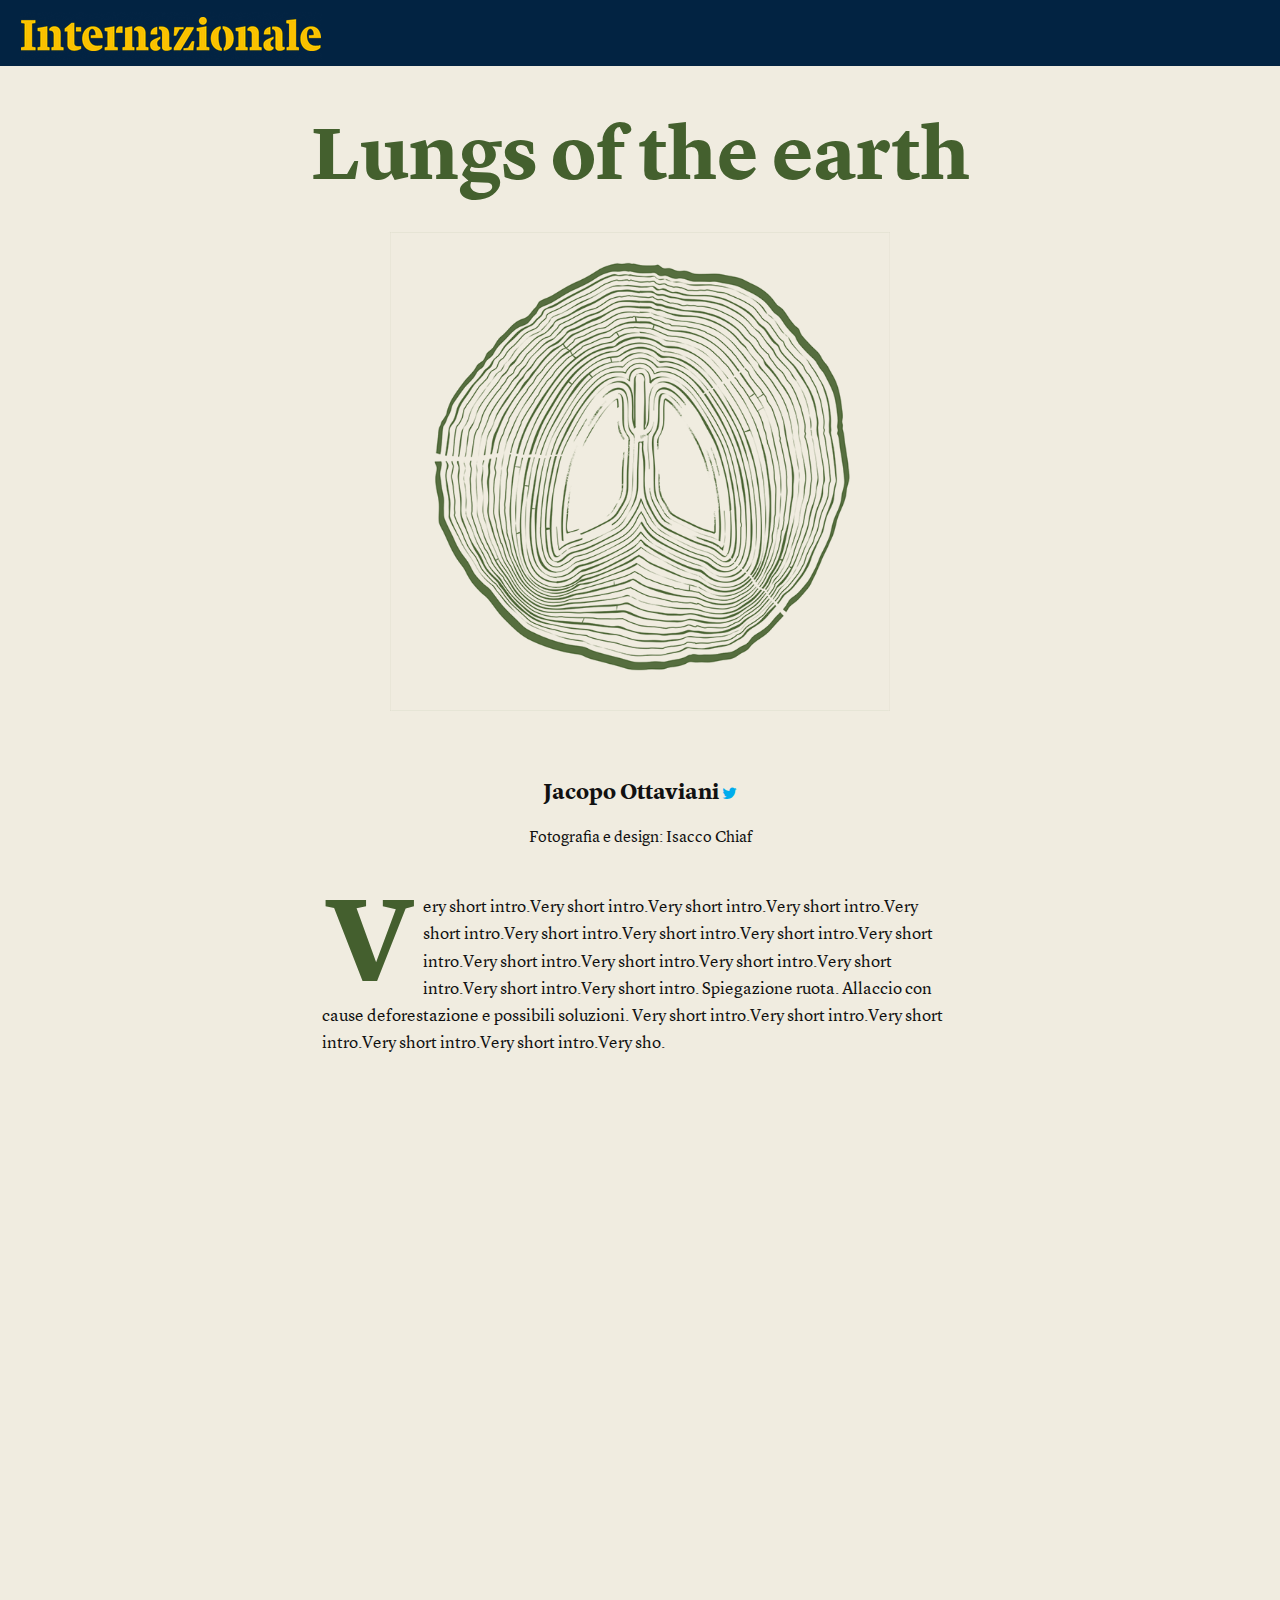
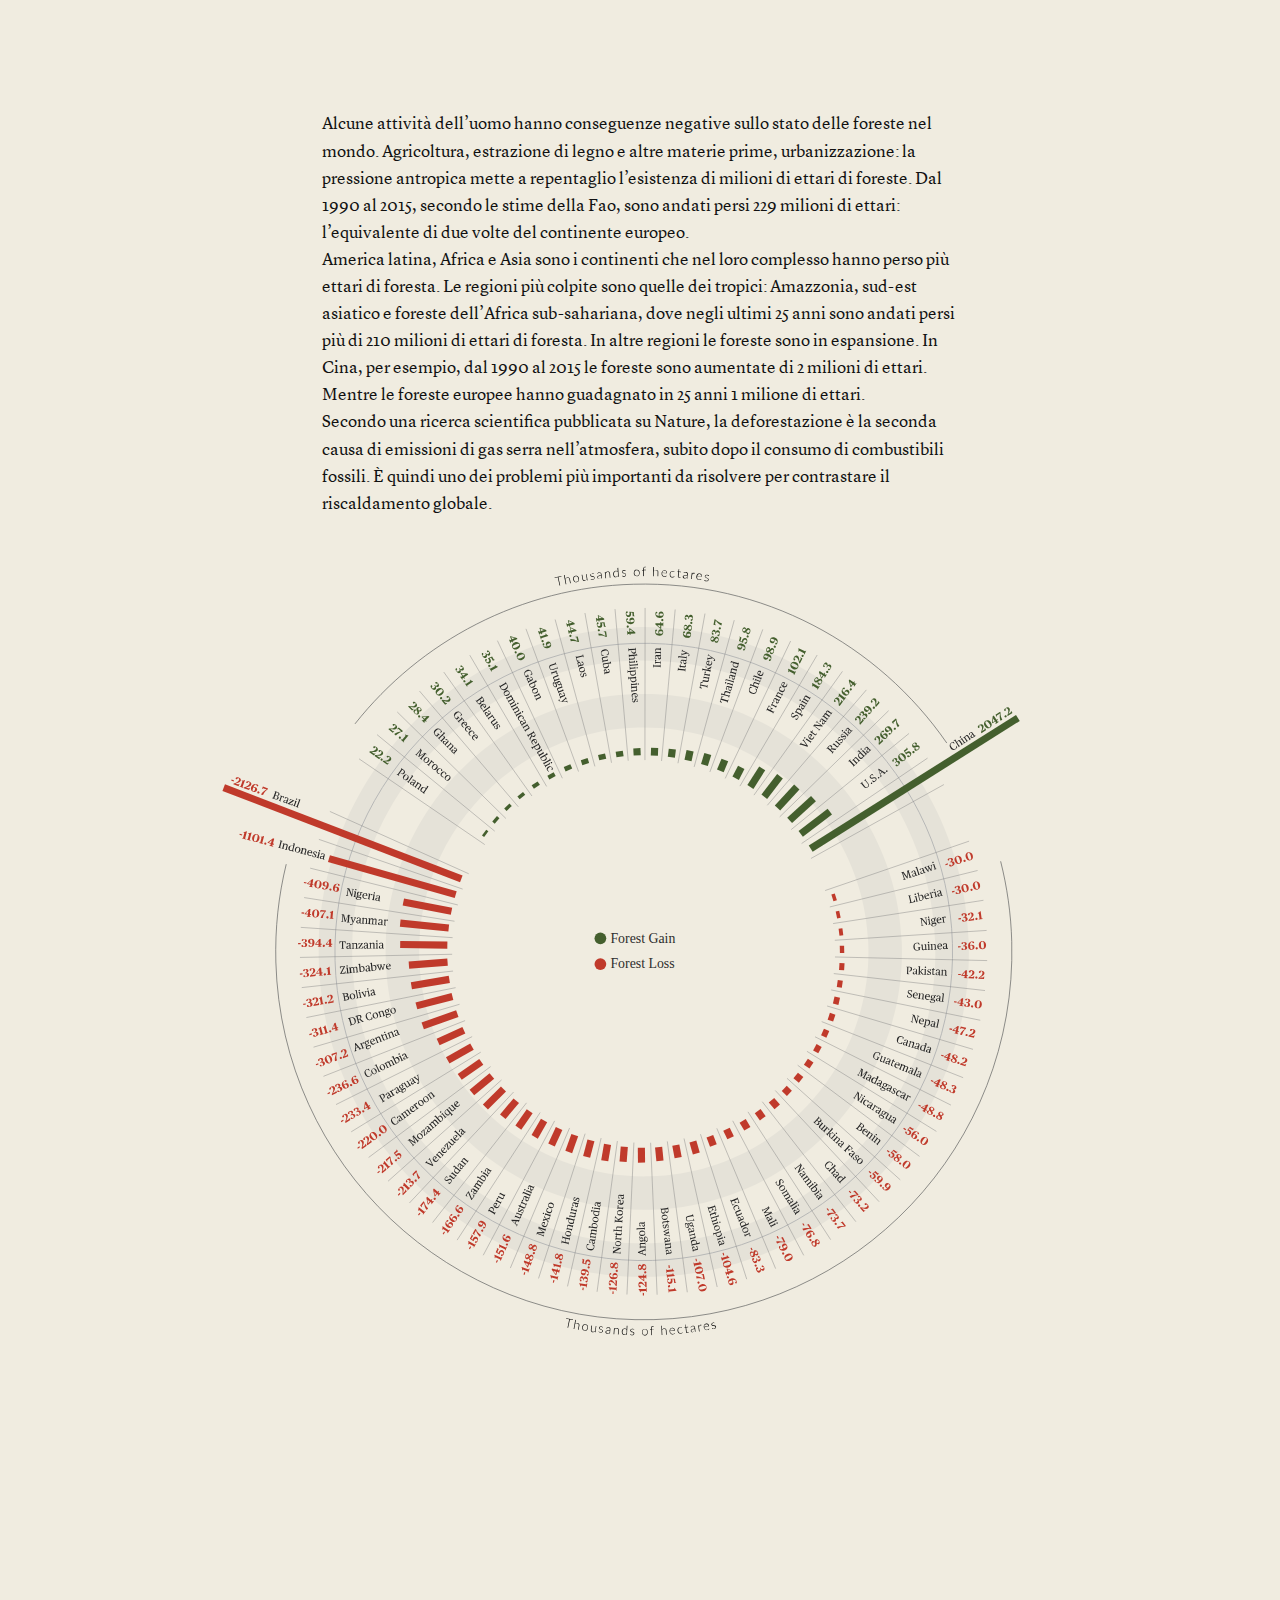
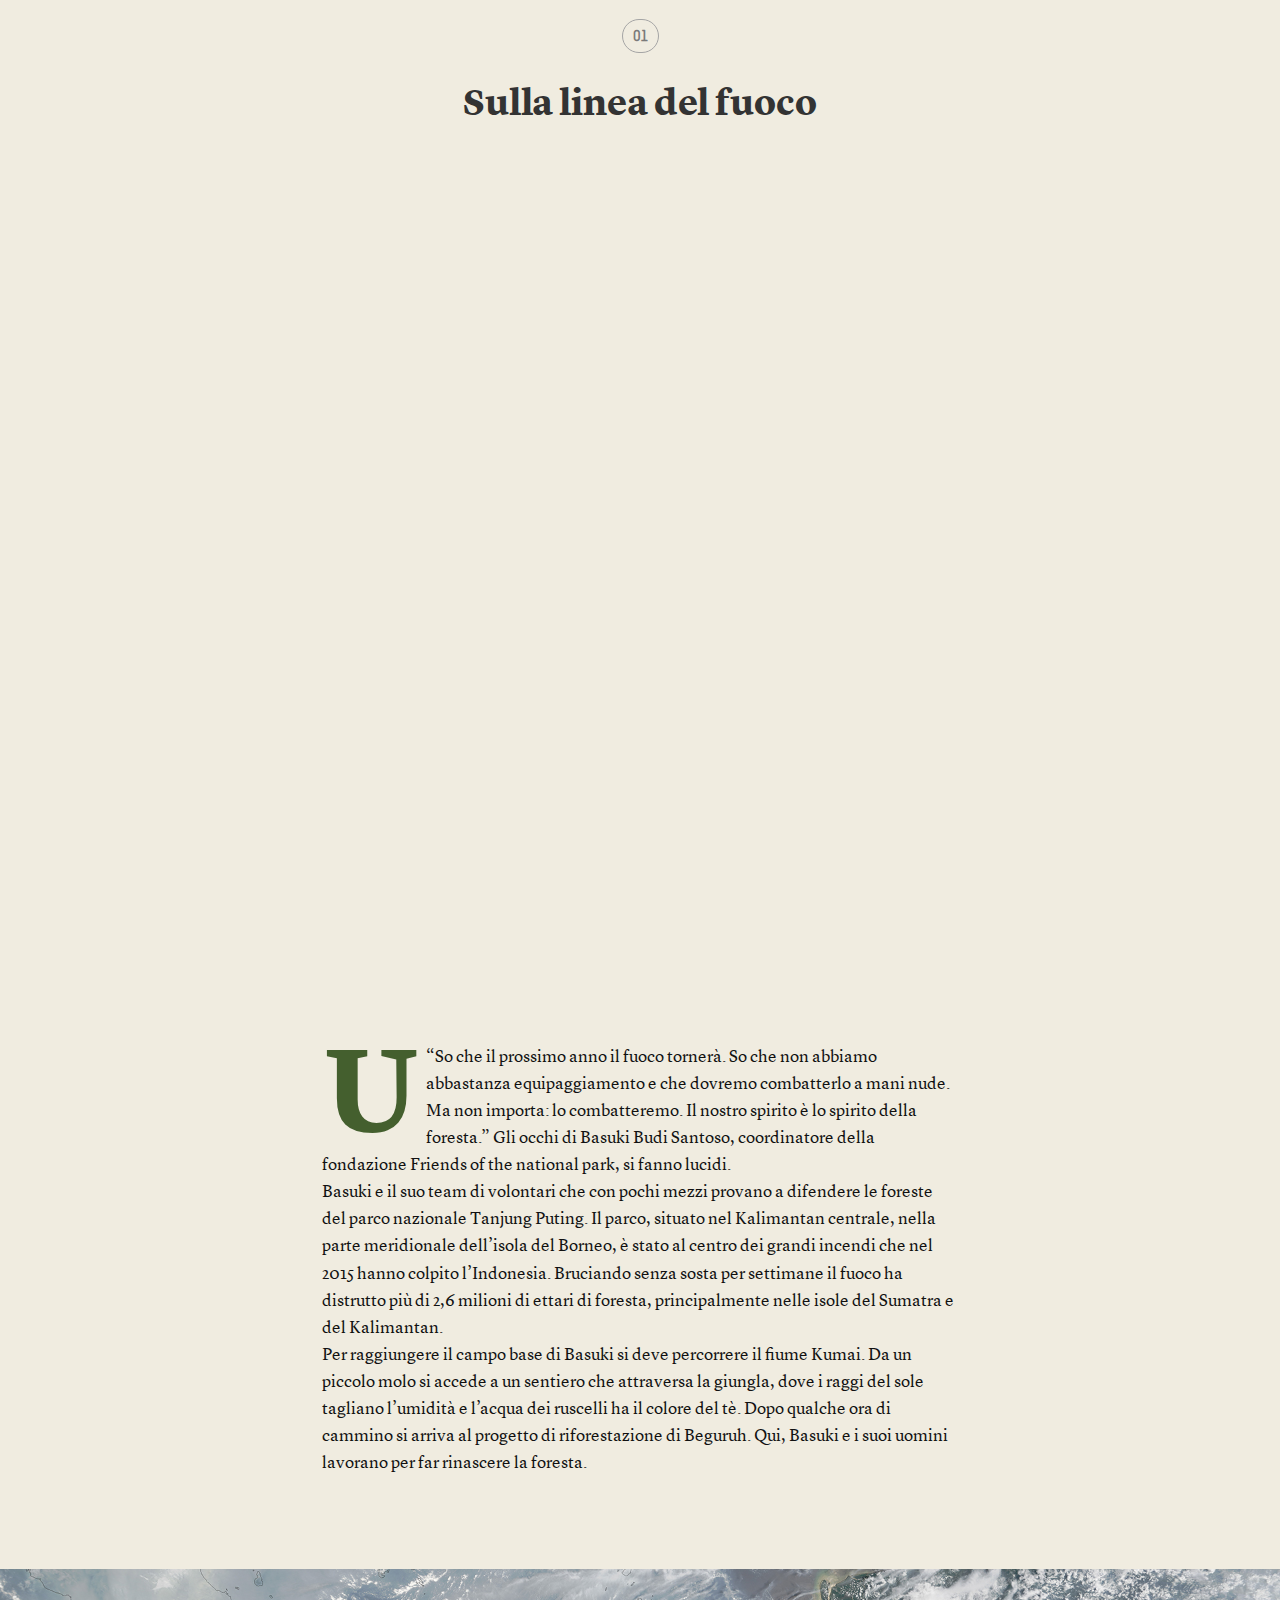
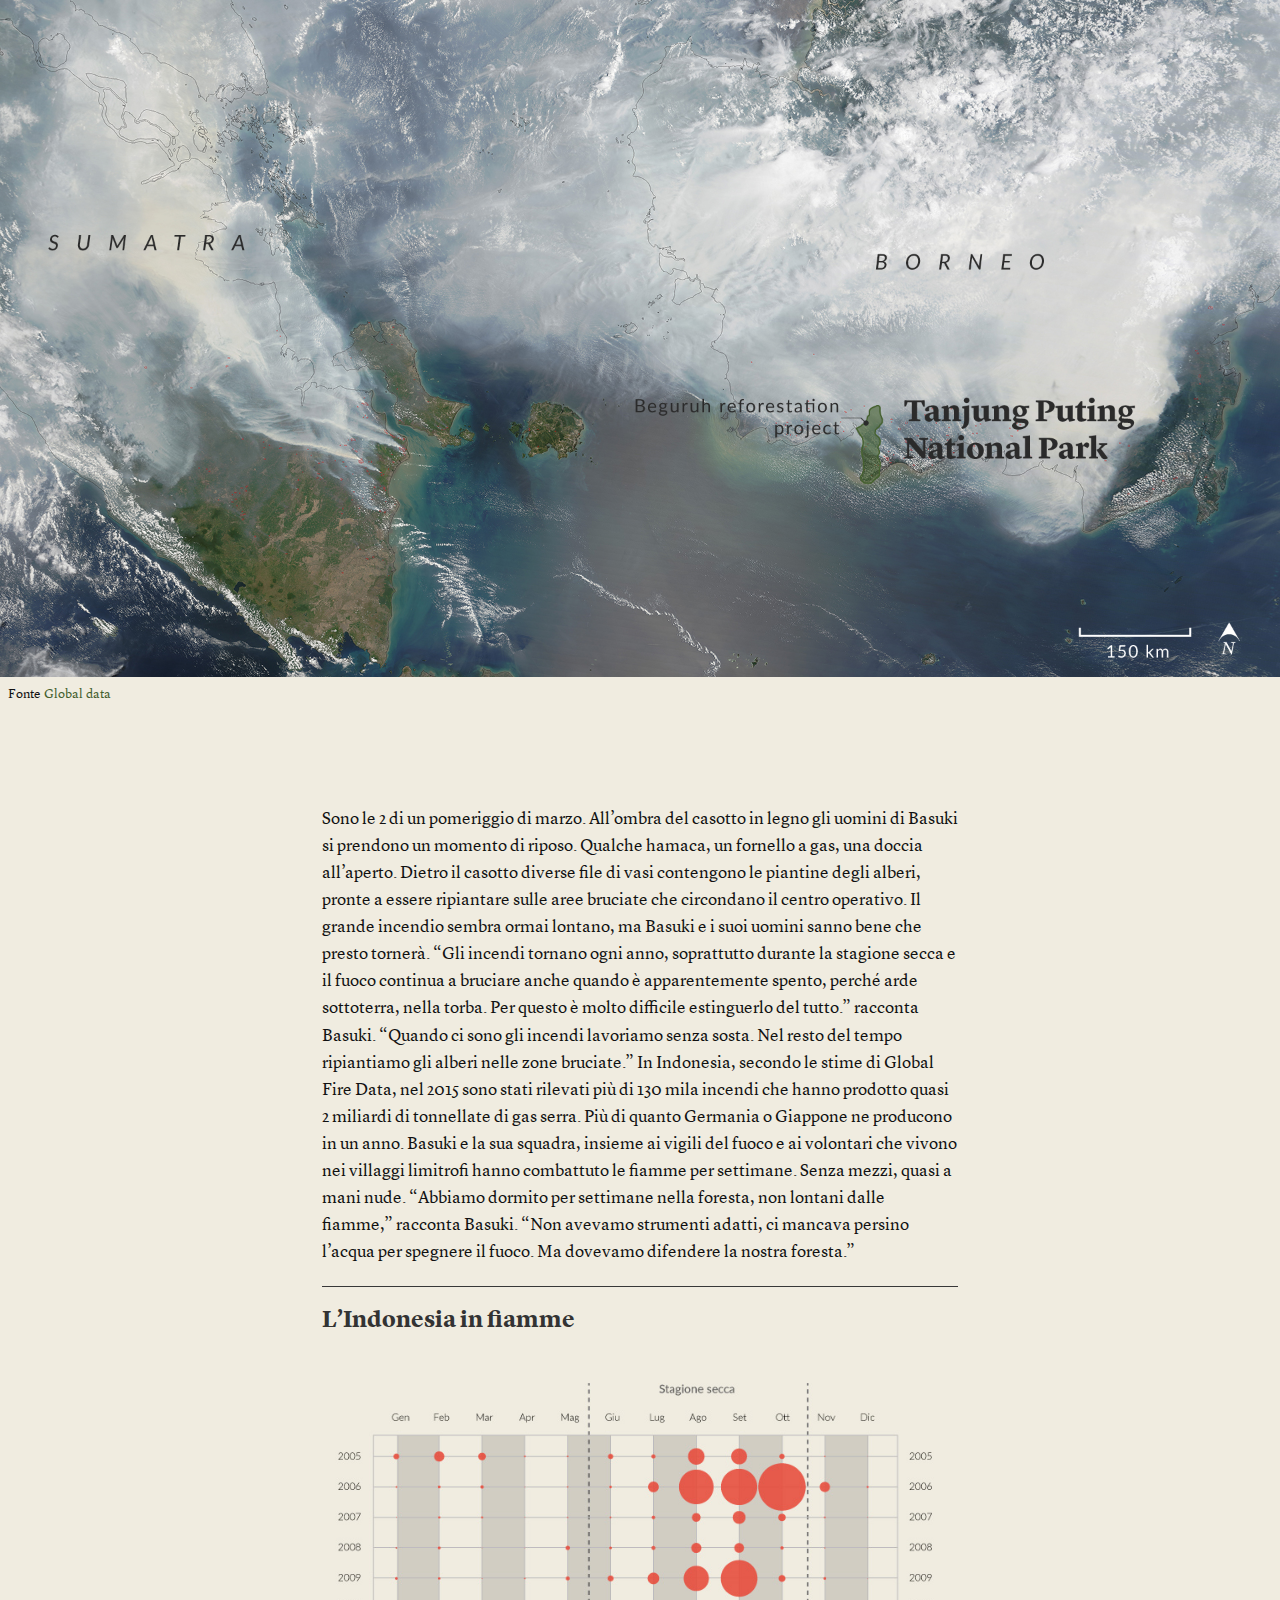
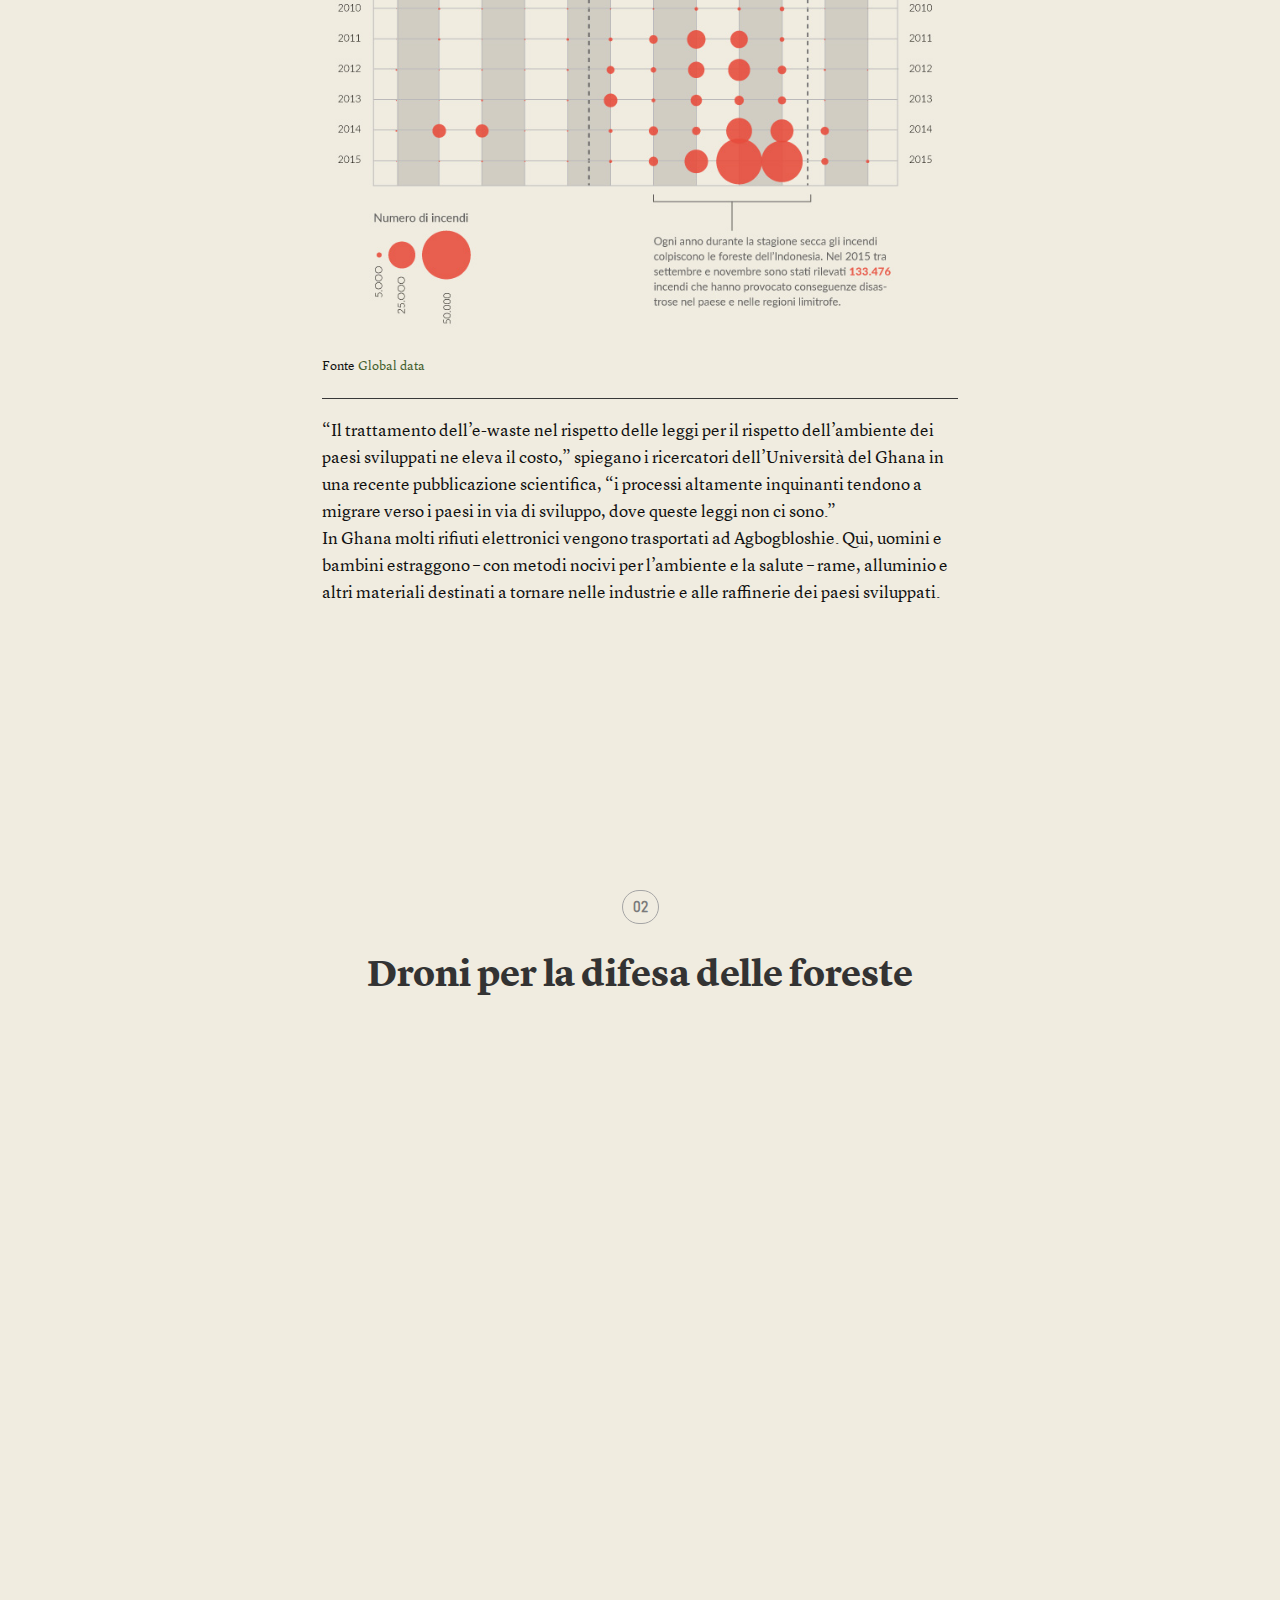
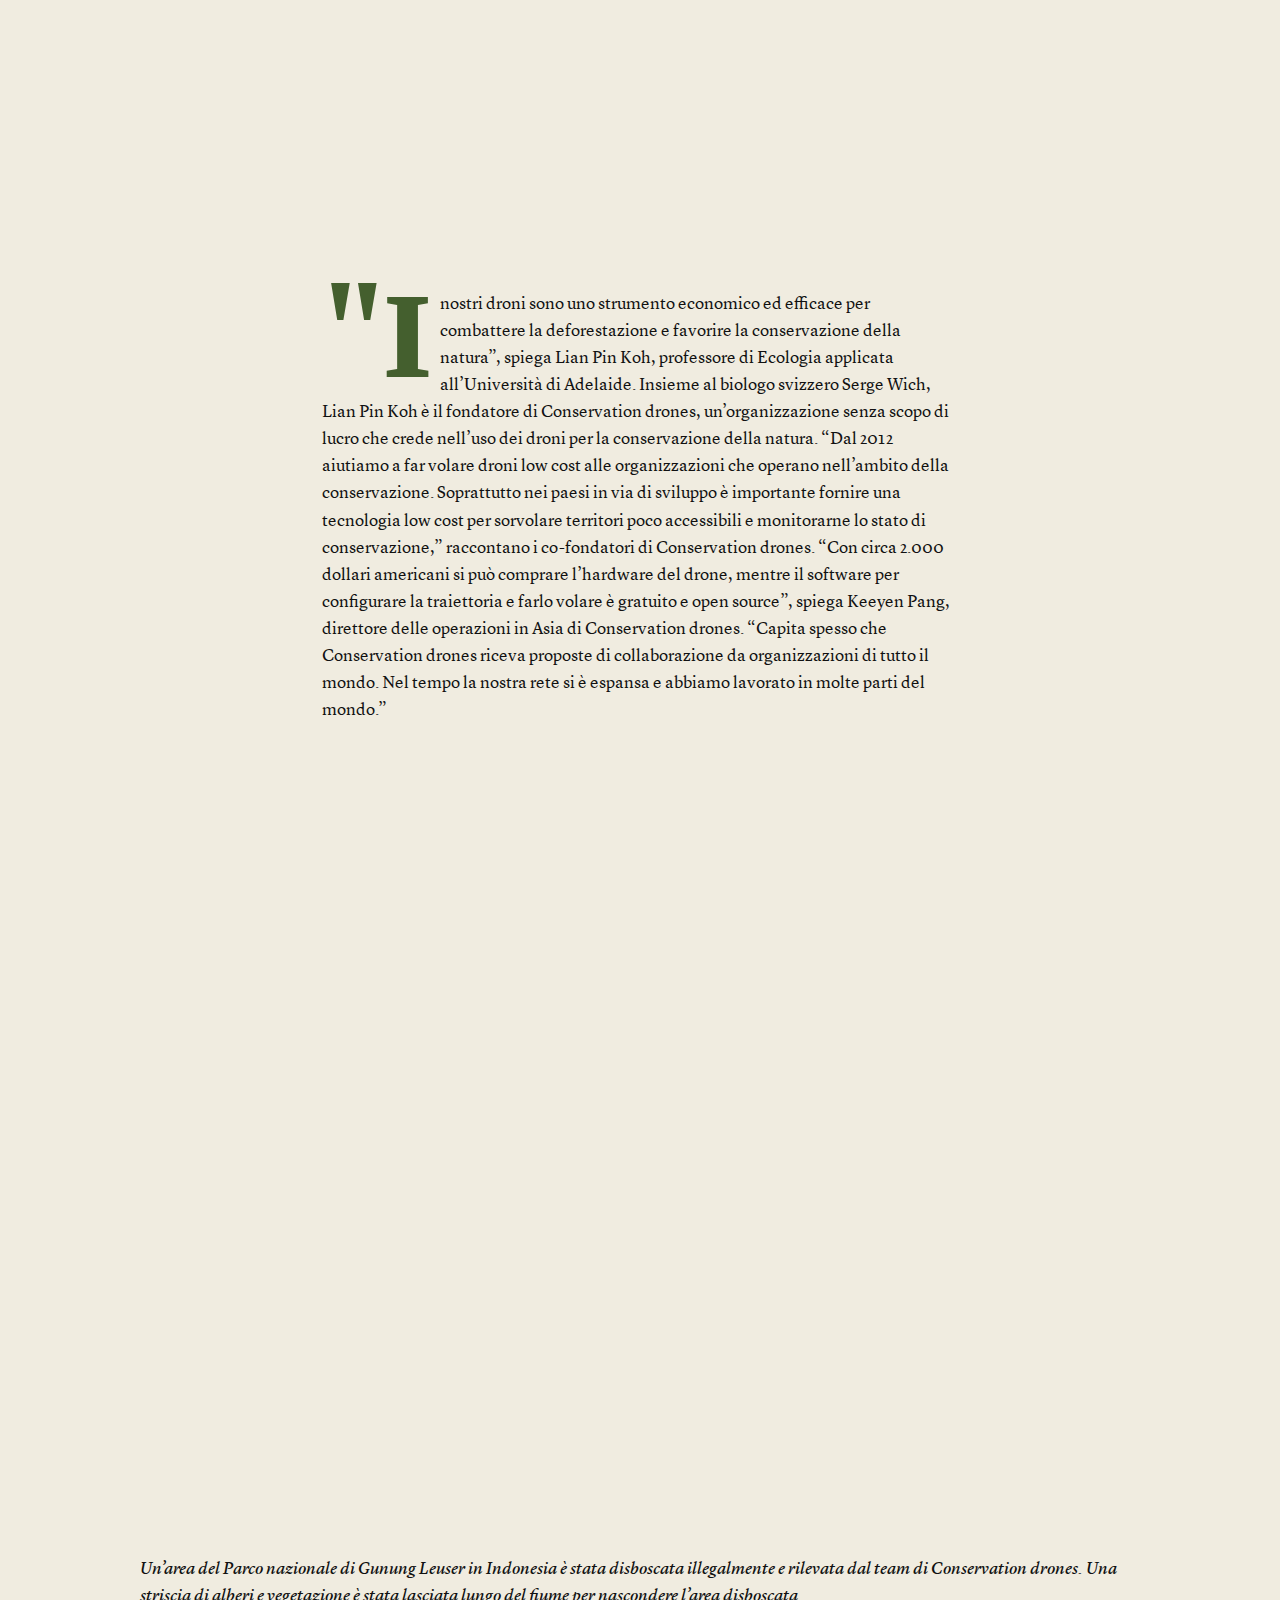
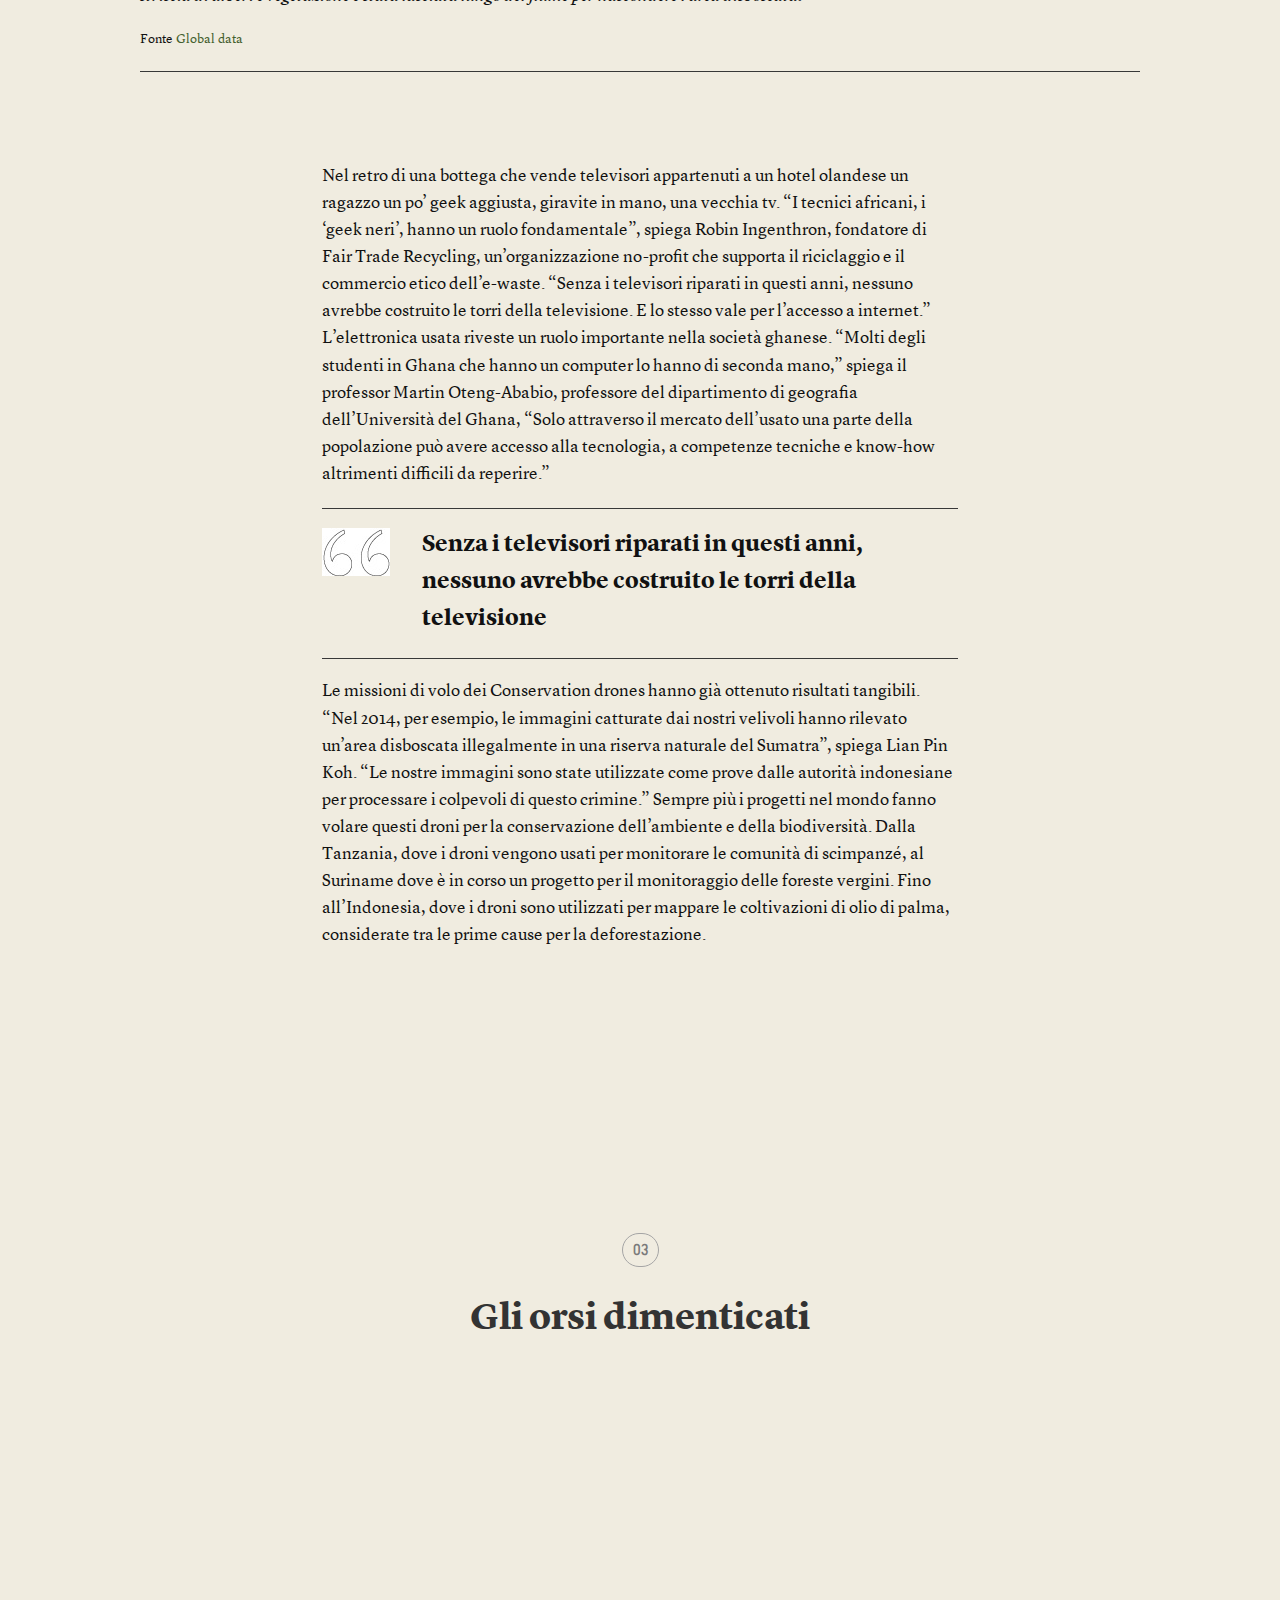
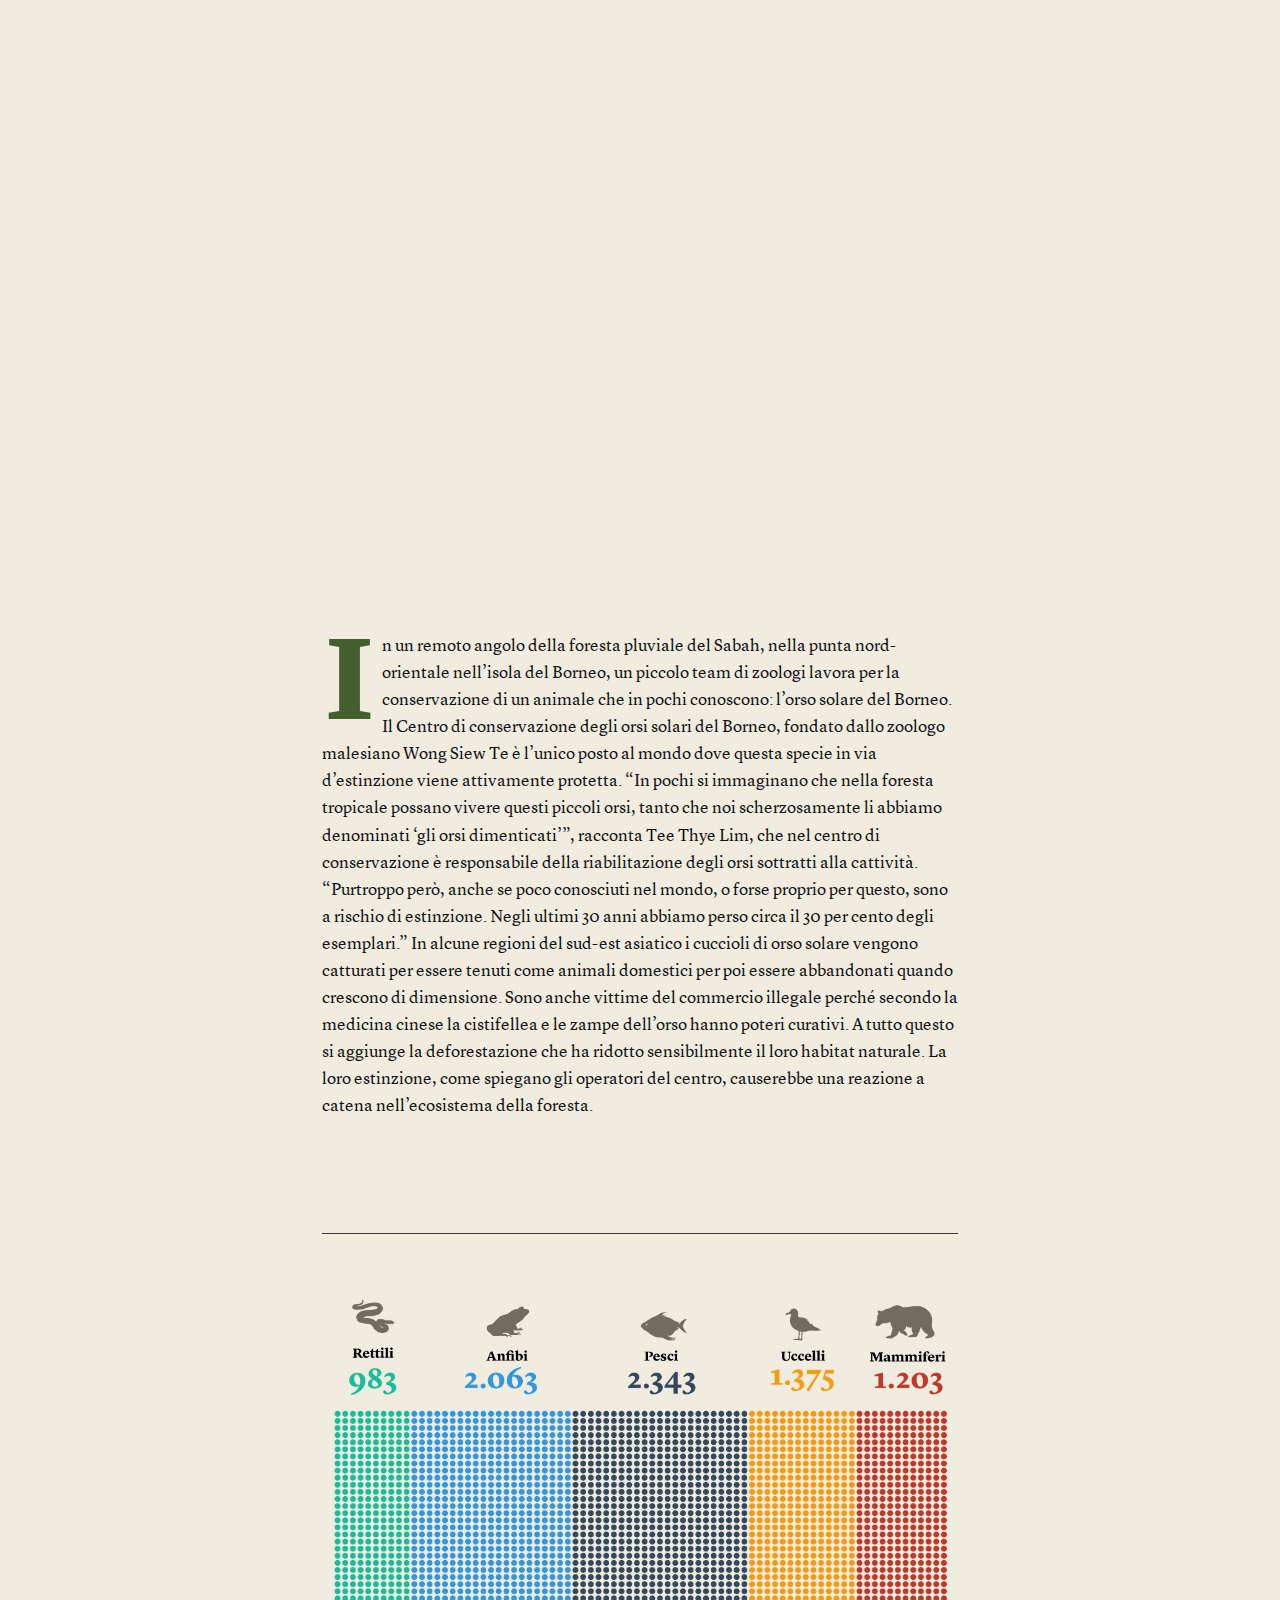
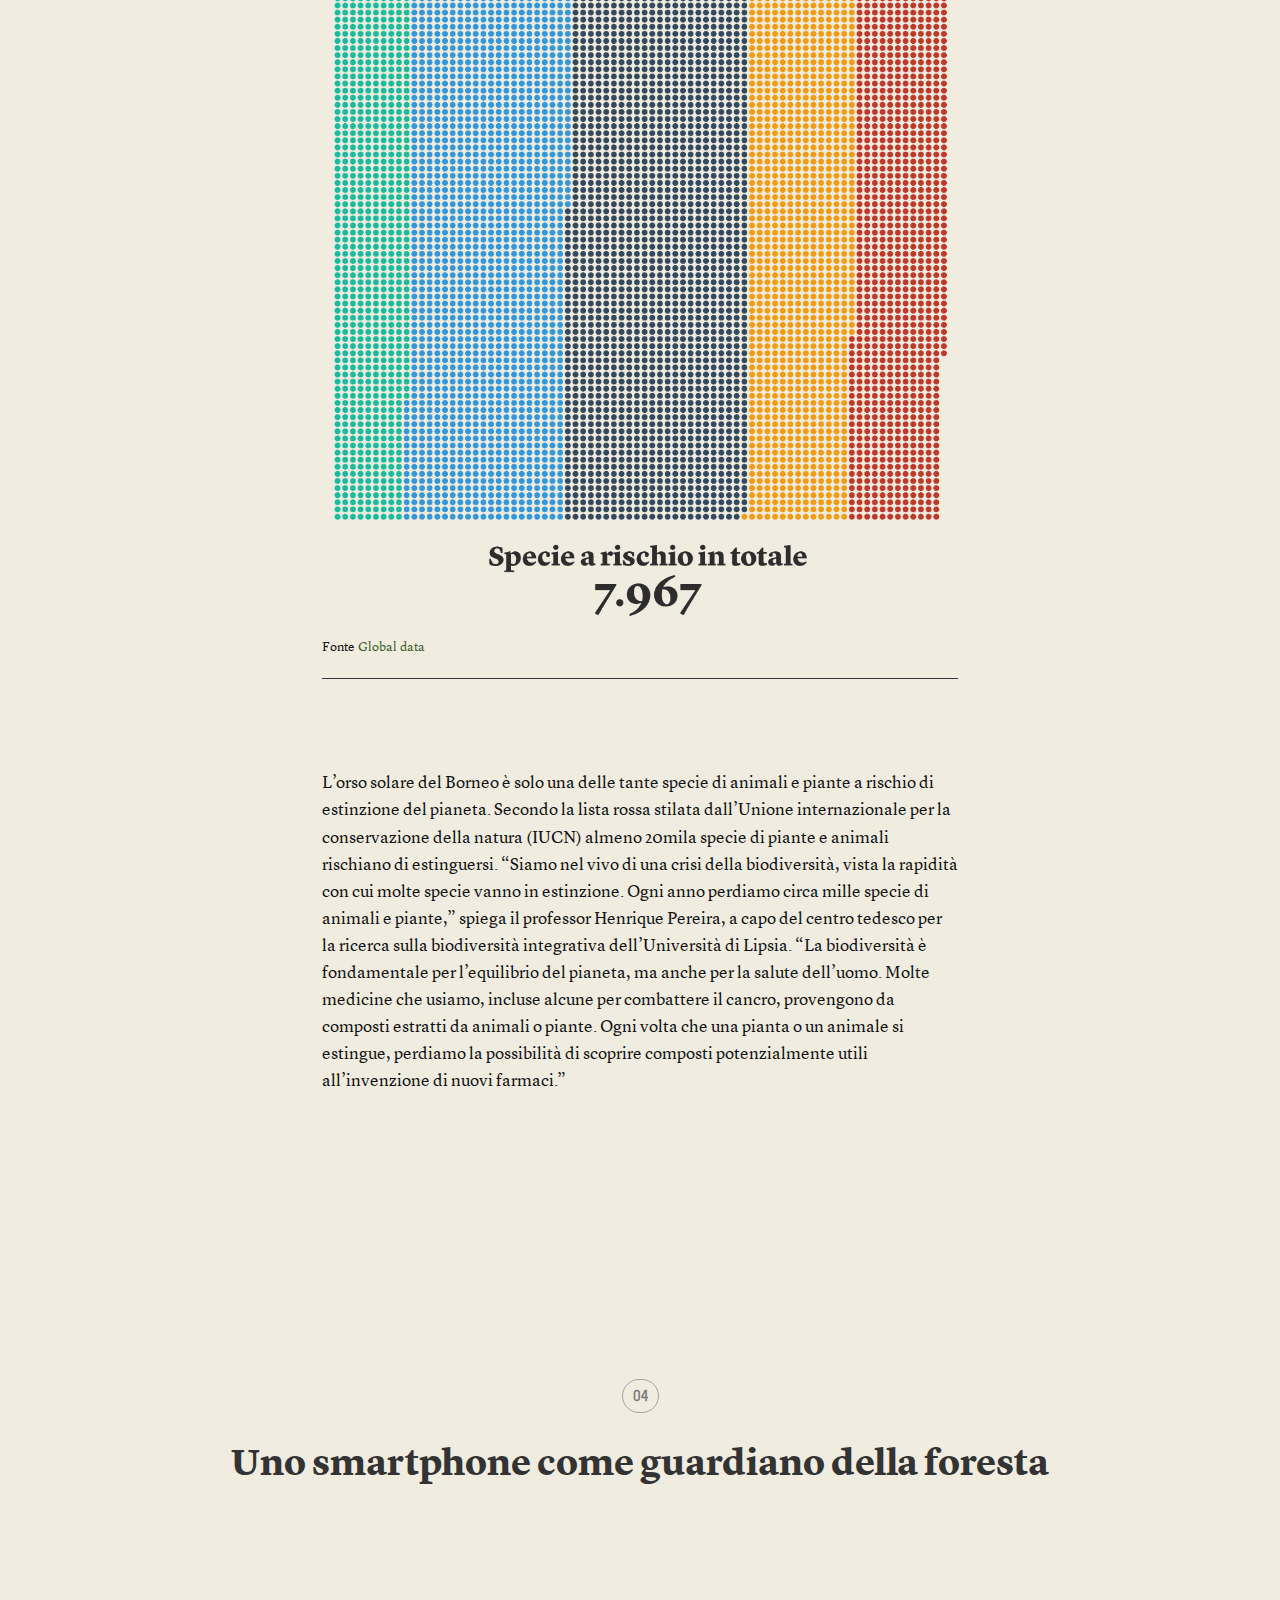
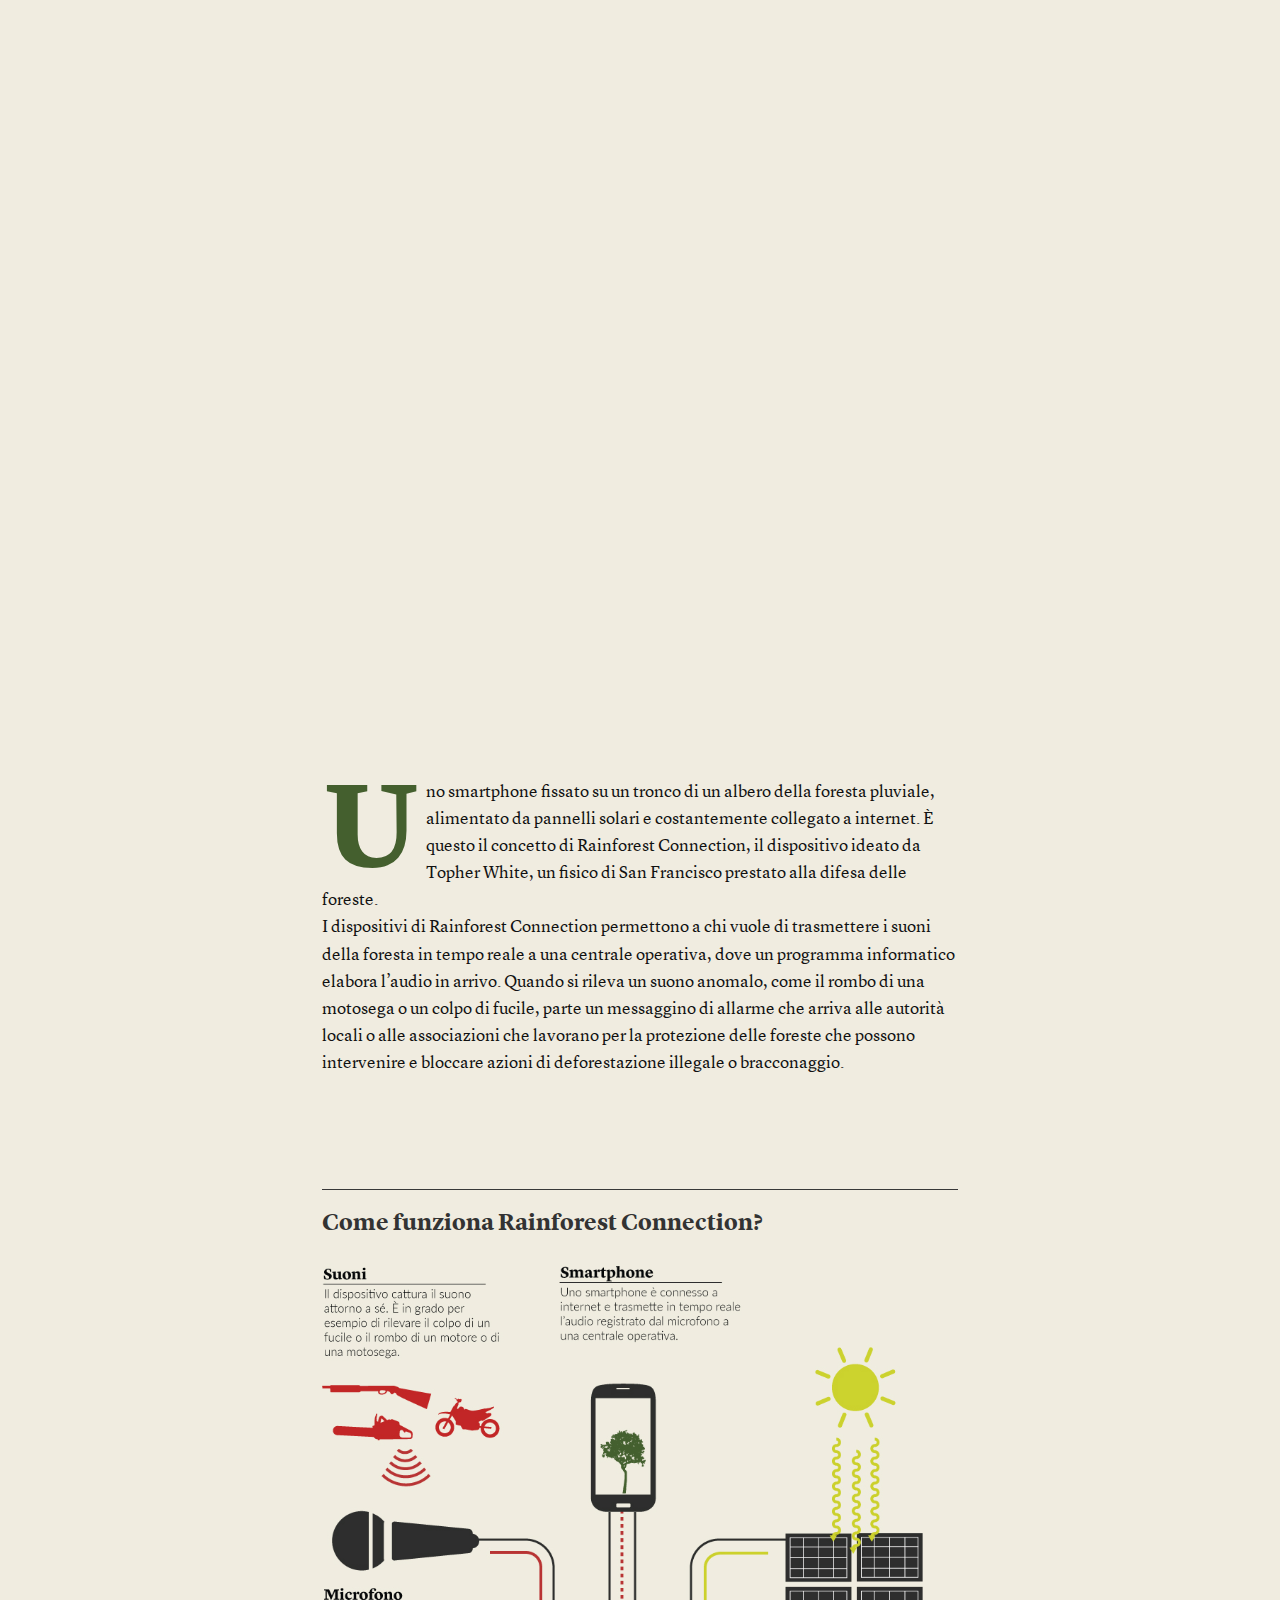
==== commit 49055c5d: "dosa" ====
--- a/index.html
+++ b/index.html
@@ -185,21 +185,23 @@
                 <p>
                     <span class="firstcharacter">V</span>ery short intro.Very short intro.Very short intro.Very short intro.Very short intro.Very short intro.Very short intro.Very short intro.Very short intro.Very short intro.Very short intro.Very short intro.Very short intro.Very short intro.Very short intro. Spiegazione ruota. Allaccio con cause deforestazione e possibili soluzioni. Very short intro.Very short intro.Very short intro.Very short intro.Very short intro.Very sho.
                 </p>
-            </div>
-        </div>
-
-        <div class="row">
-            <div class="medium-8 medium-centered columns">
-                <br />
-                <br />
-                <h4>Forest gain and loss worldwide</h4>
-                <hr>
-                <p class="sottotitolo">Sottotitolo</p>
-                <br />
-
-            </div>
-        </div>
-        <img src="images/forest_loss.svg">
+
+
+            </div>
+        </div>
+
+        <div class="row">
+            <div class="medium-12 medium-centered columns">
+                <div class="flex-video widescreen vimeo">
+                    <iframe src="https://jackottaviani.carto.com/viz/1479ccd6-7431-11e6-981d-0ef24382571b/embed_map" width="400" height="225" frameborder="0" webkitAllowFullScreen mozallowfullscreen allowFullScreen></iframe>
+                </div>
+            </div>
+
+
+
+
+        </div>
+
         <div class="row">
             <div class="medium-8 medium-centered columns">
                 <br>
@@ -211,6 +213,7 @@
                     <br> Secondo una ricerca scientifica pubblicata su Nature, la deforestazione è la seconda causa di emissioni di gas serra nell’atmosfera, subito dopo il consumo di combustibili fossili. È quindi uno dei problemi più importanti da risolvere per contrastare il riscaldamento globale.
                 </p>
             </div>
+            <img src="images/forest_loss.svg">
         </div>
 
 
@@ -219,14 +222,14 @@
 
                 <h3><small>01</small><br/></h3>
                 <br/>
-                <h2>La linea di fuoco</h2>
+                <h2>Sulla linea del fuoco</h2>
 
 
             </div>
         </div>
 
         <div class="flex-video widescreen vimeo">
-            <iframe src="http://player.vimeo.com/video/60122989" width="400" height="225" frameborder="0" webkitAllowFullScreen mozallowfullscreen allowFullScreen></iframe>
+            <iframe src="https://player.vimeo.com/video/181471582" width="400" height="225" frameborder="0" webkitAllowFullScreen mozallowfullscreen allowFullScreen></iframe>
         </div>
 
         <div class="row">
@@ -245,6 +248,7 @@
         <br />
         <br />
         <img src="images/satellite.jpg">
+        <p class="fonte" style="padding:8px">Fonte <a href="#" target="_blank"> Global data</a> </p>
         <br />
         <br />
         <br />
@@ -254,11 +258,13 @@
                     Sono le 2 di un pomeriggio di marzo. All’ombra del casotto in legno gli uomini di Basuki si prendono un momento di riposo. Qualche hamaca, un fornello a gas, una doccia all’aperto. Dietro il casotto diverse file di vasi contengono le piantine degli alberi, pronte a essere ripiantare sulle aree bruciate che circondano il centro operativo. Il grande incendio sembra ormai lontano, ma Basuki e i suoi uomini sanno bene che presto tornerà. “Gli incendi tornano ogni anno, soprattutto durante la stagione secca e il fuoco continua a bruciare anche quando è apparentemente spento, perché arde sottoterra, nella torba. Per questo è molto difficile estinguerlo del tutto.” racconta Basuki. “Quando ci sono gli incendi lavoriamo senza sosta. Nel resto del tempo ripiantiamo gli alberi nelle zone bruciate.” In Indonesia, secondo le stime di Global Fire Data, nel 2015 sono stati rilevati più di 130 mila incendi che hanno prodotto quasi 2 miliardi di tonnellate di gas serra. Più di quanto Germania o Giappone ne producono in un anno. Basuki e la sua squadra, insieme ai vigili del fuoco e ai volontari che vivono nei villaggi limitrofi hanno combattuto le fiamme per settimane. Senza mezzi, quasi a mani nude. “Abbiamo dormito per settimane nella foresta, non lontani dalle fiamme,” racconta Basuki. “Non avevamo strumenti adatti, ci mancava persino l’acqua per spegnere il fuoco. Ma dovevamo difendere la nostra foresta.”
                     <br />
                 </p>
-                <h4>Fires of Indonesia</h4>
-                <hr>
-                <p class="sottotitolo">Sottotitolo</p>
+                <hr>
+                <h4>L’Indonesia in fiamme</h4>
+
                 <br />
                 <img src="images/burn_calendar.jpg">
+                <p class="fonte">Fonte <a href="#" target="_blank"> Global data</a> </p>
+                <hr>
 
 
                 <p>
@@ -287,7 +293,7 @@
         </div>
 
         <div class="flex-video widescreen vimeo">
-            <iframe src="http://player.vimeo.com/video/60122989" width="400" height="225" frameborder="0" webkitAllowFullScreen mozallowfullscreen allowFullScreen></iframe>
+            <iframe src="http://player.vimeo.com/video/181471582" width="400" height="225" frameborder="0" webkitAllowFullScreen mozallowfullscreen allowFullScreen></iframe>
         </div>
 
 
@@ -303,17 +309,22 @@
         <br />
         <br />
         <div class="row">
-            <div class="medium-8 medium-centered columns">
-                <h4>Deforestation</h4>
-                <hr>
-                <p class="sottotitolo">Sottotitolo</p>
-                <br />
-            </div>
+
+
+            <br>
+
+
+
+
 
             <div class="flex-video">
                 <iframe frameborder="0" class="juxtapose" width="100%" height="588" src="https://cdn.knightlab.com/libs/juxtapose/latest/embed/index.html?uid=8234250c-740c-11e6-b53e-0edaf8f81e27"></iframe>
             </div>
 
+            <p class="sottotitolo">Un’area del Parco nazionale di Gunung Leuser in Indonesia è stata disboscata illegalmente e rilevata dal team di Conservation drones. Una striscia di alberi e vegetazione è stata lasciata lungo del fiume per nascondere l’area disboscata.
+            </p>
+            <p class="fonte">Fonte <a href="#" target="_blank">Global data</a> </p>
+            <hr>
 
 
             </video>
@@ -368,7 +379,7 @@
         </div>
 
         <div class="flex-video widescreen vimeo">
-            <iframe src="http://player.vimeo.com/video/60122989" width="400" height="225" frameborder="0" webkitAllowFullScreen mozallowfullscreen allowFullScreen></iframe>
+            <iframe src="http://player.vimeo.com/video/181471582" width="400" height="225" frameborder="0" webkitAllowFullScreen mozallowfullscreen allowFullScreen></iframe>
         </div>
 
 
@@ -385,10 +396,10 @@
         <br />
         <div class="row">
             <div class="medium-8 medium-centered columns">
-                <h4>Biodiversity</h4>
-                <p class="sottotitolo">Sottotitolo</p>
-
+                <hr>
                 <img src="images/biodiversity.jpg">
+                <p class="fonte">Fonte <a href="#" target="_blank"> Global data</a> </p>
+                <hr>
             </div>
         </div>
         <br />
@@ -428,13 +439,15 @@
         </div>
 
         <div class="flex-video widescreen vimeo">
-            <iframe src="http://player.vimeo.com/video/60122989" width="400" height="225" frameborder="0" webkitAllowFullScreen mozallowfullscreen allowFullScreen></iframe>
-        </div>
-
-
-
-        <div class="row">
-            <div class="medium-8 medium-centered columns">
+            <iframe src="http://player.vimeo.com/video/181471582" width="400" height="225" frameborder="0" webkitAllowFullScreen mozallowfullscreen allowFullScreen></iframe>
+        </div>
+
+
+
+        <div class="row">
+            <div class="medium-8 medium-centered columns">
+                <br>
+                <br>
                 <p>
                     <span class="firstcharacter">U</span>no smartphone fissato su un tronco di un albero della foresta pluviale, alimentato da pannelli solari e costantemente collegato a internet. È questo il concetto di Rainforest Connection, il dispositivo ideato da Topher White, un fisico di San Francisco prestato alla difesa delle foreste.
                     <br> I dispositivi di Rainforest Connection permettono a chi vuole di trasmettere i suoni della foresta in tempo reale a una centrale operativa, dove un programma informatico elabora l’audio in arrivo. Quando si rileva un suono anomalo, come il rombo di una motosega o un colpo di fucile, parte un messaggino di allarme che arriva alle autorità locali o alle associazioni che lavorano per la protezione delle foreste che possono intervenire e bloccare azioni di deforestazione illegale o bracconaggio.</p>
@@ -446,9 +459,12 @@
 
         <div class="row">
             <div class="medium-8 medium-centered columns">
-                <h4>Biodiversity</h4>
-                <p class="sottotitolo">Sottotitolo</p>
+                <hr>
+                <h4>Come funziona Rainforest Connection?</h4>
+
                 <img src="images/rainforestconnection.jpg">
+                <p class="fonte">Fonte <a href="#" target="_blank"> Global data</a> </p>
+                <hr>
             </div>
         </div>
 
--- a/css/style.css
+++ b/css/style.css
@@ -425,3 +425,7 @@
 .sottotitolo {
     font-style: italic;
 }
+
+.fonte {
+    font-size: 80%
+}
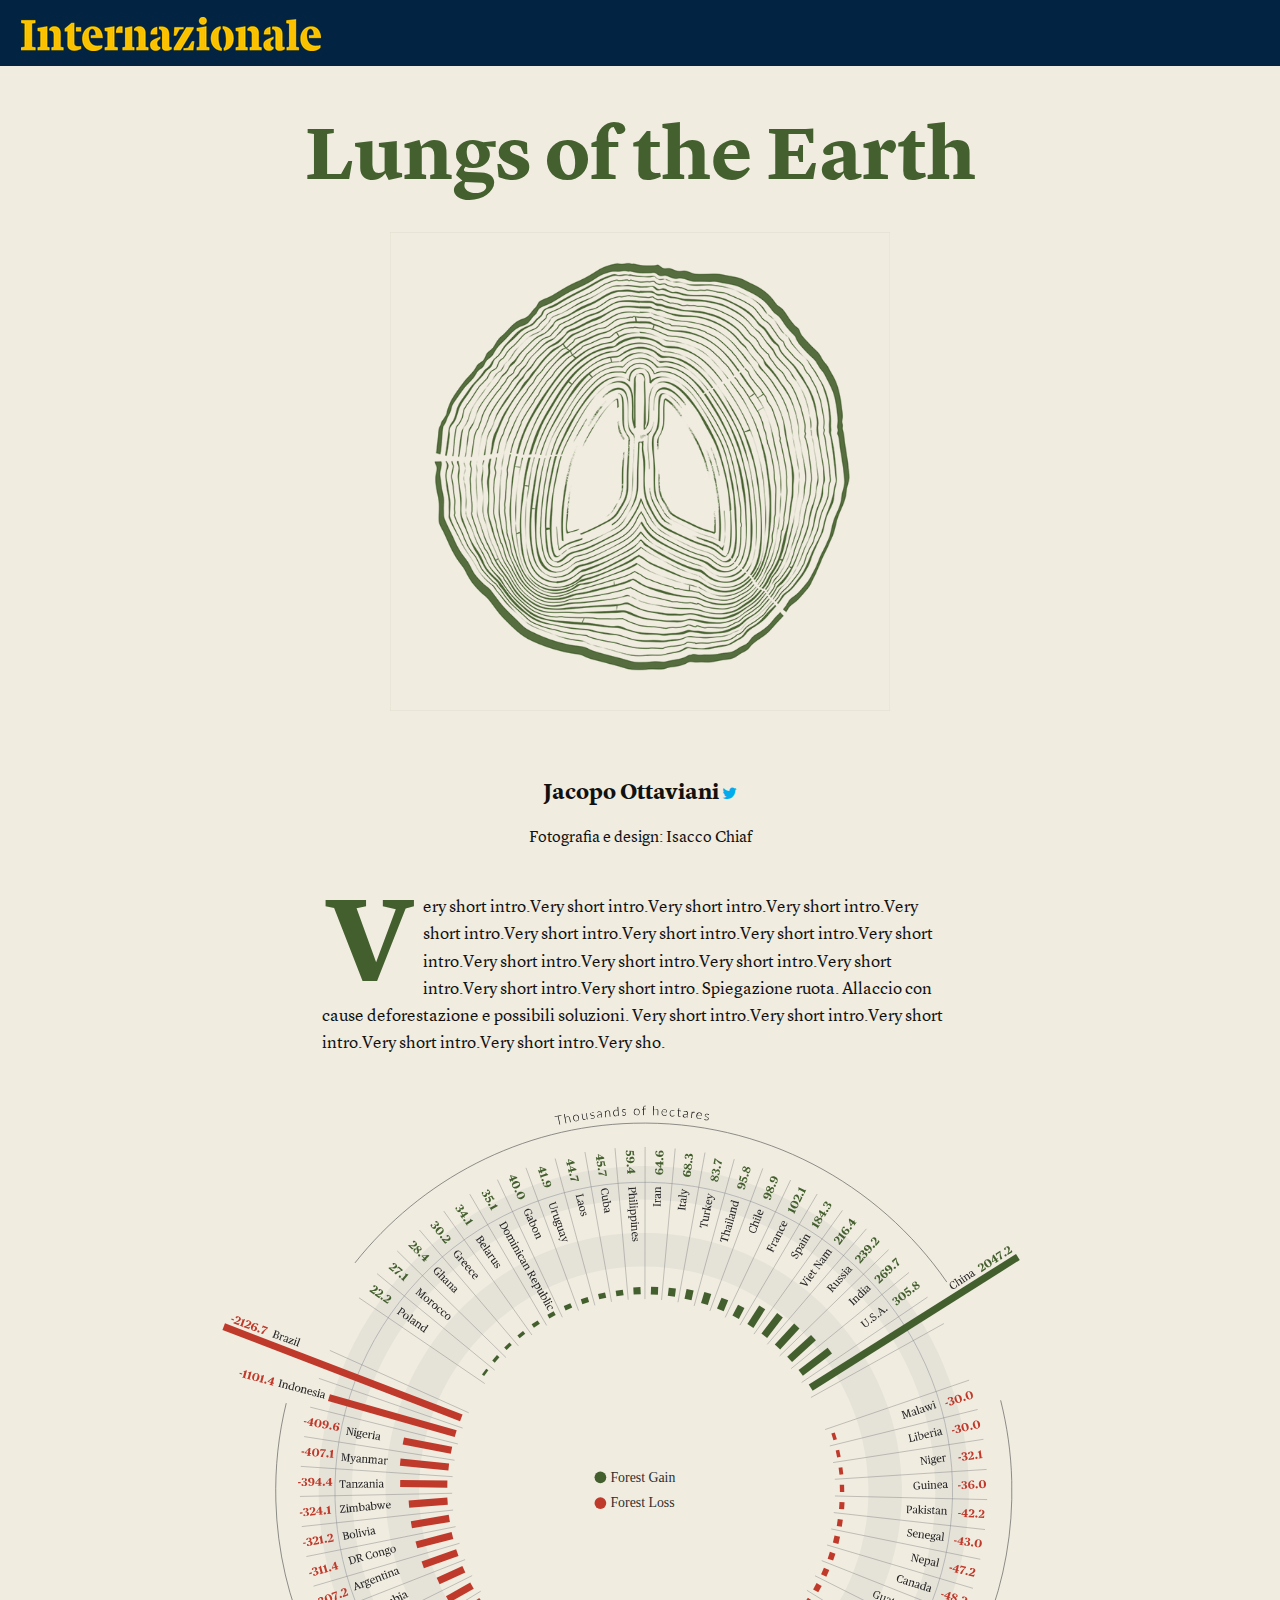
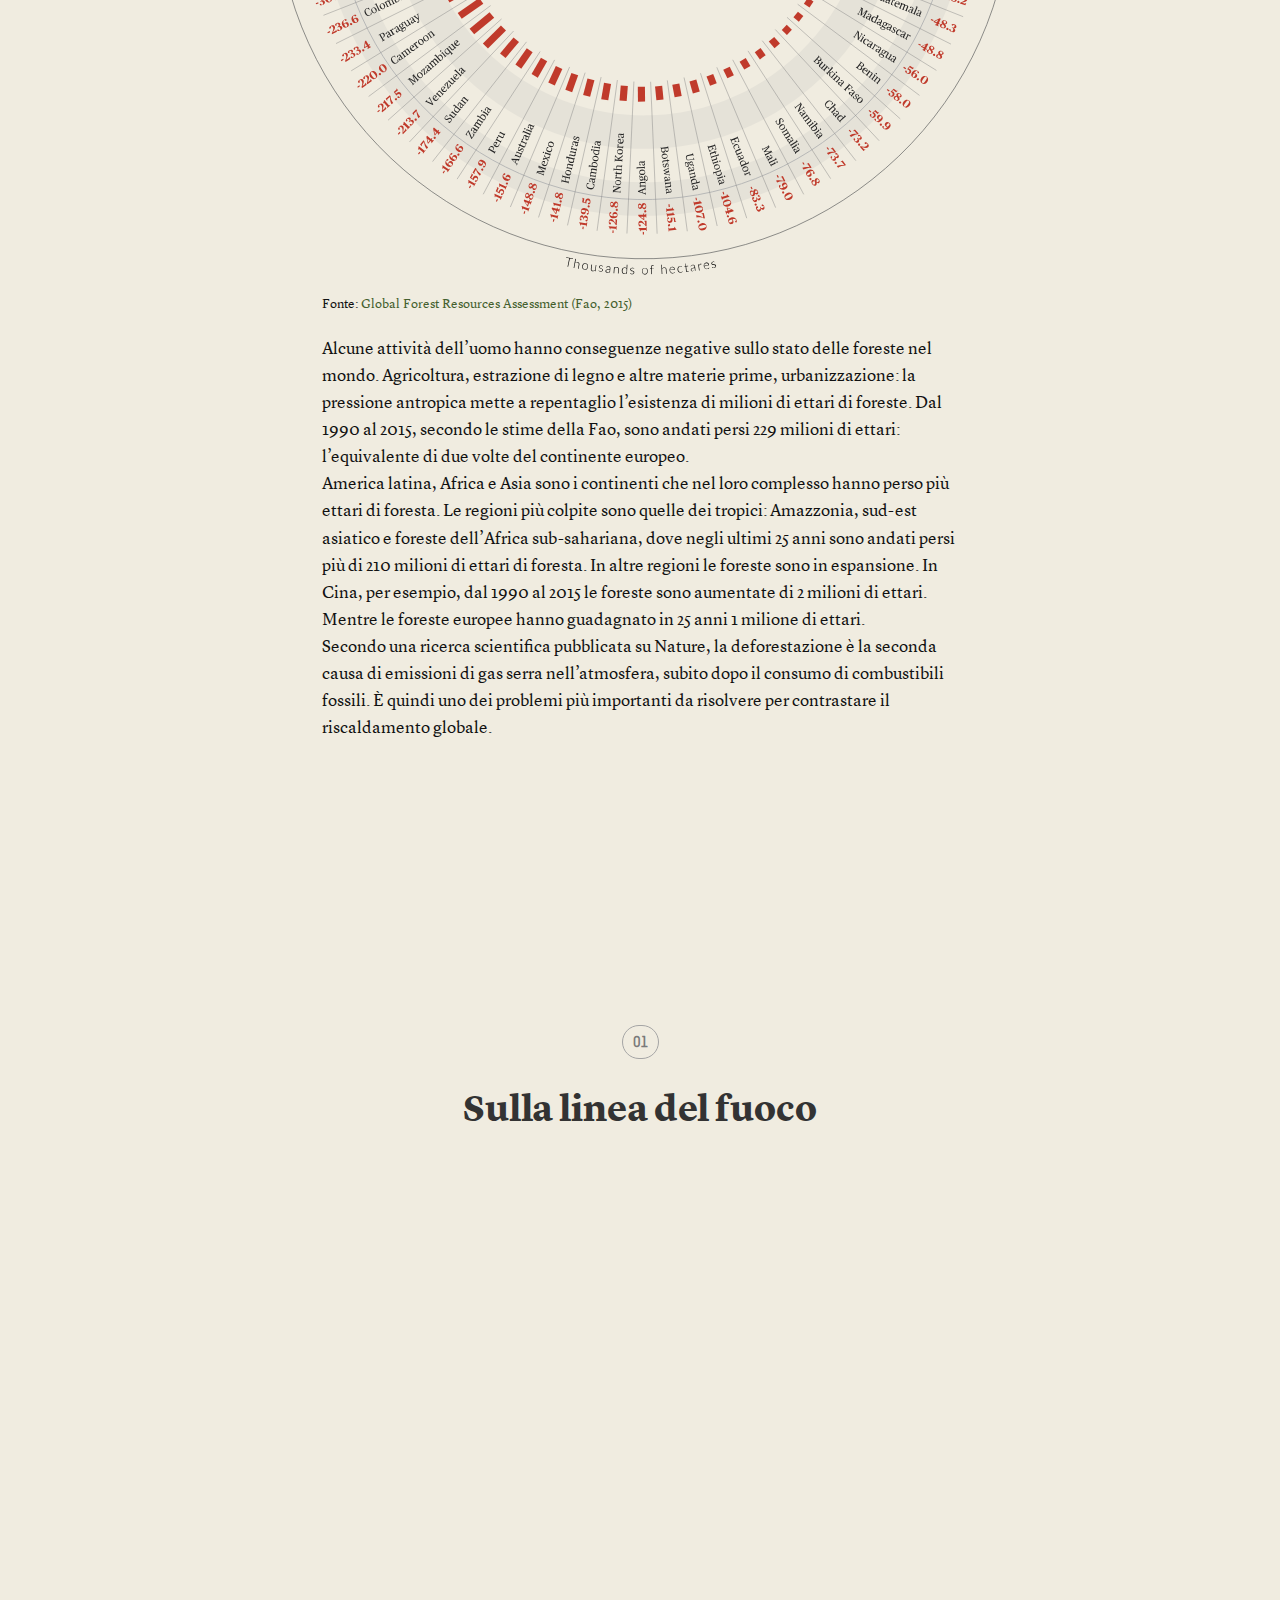
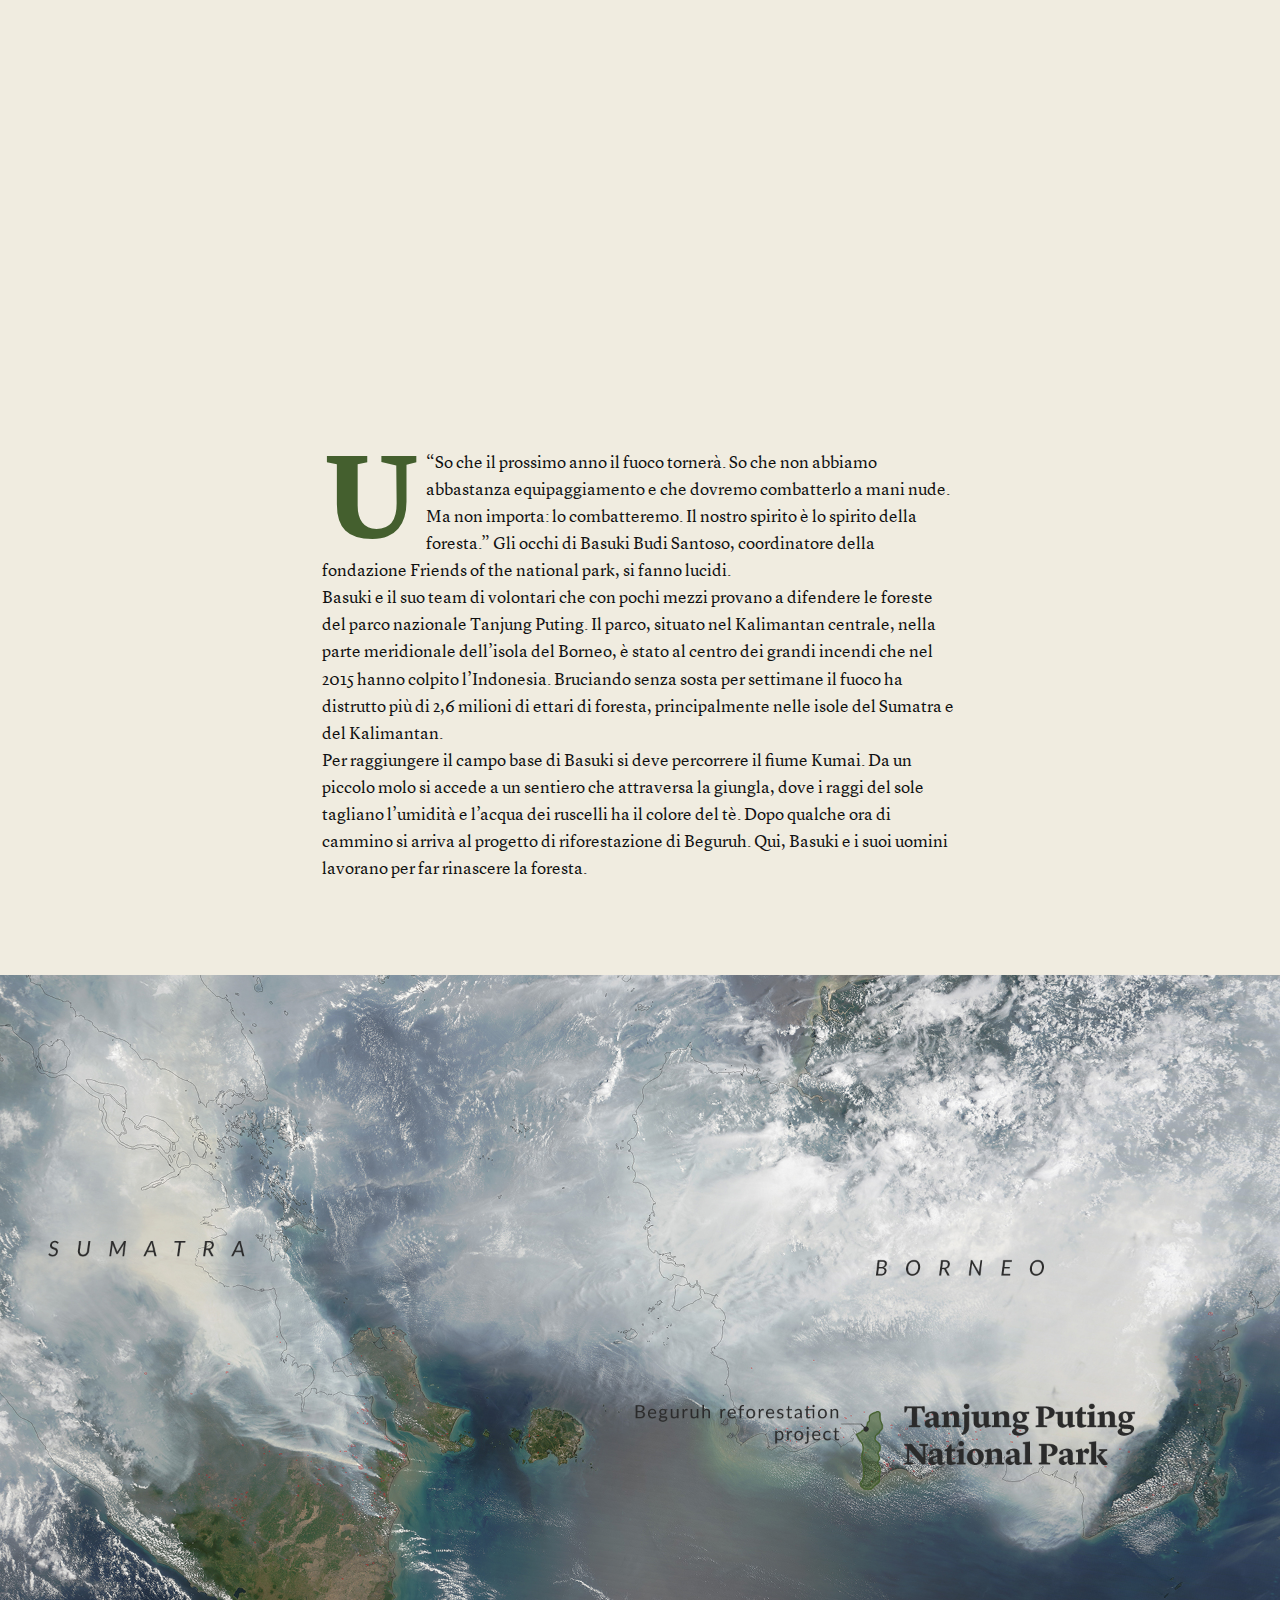
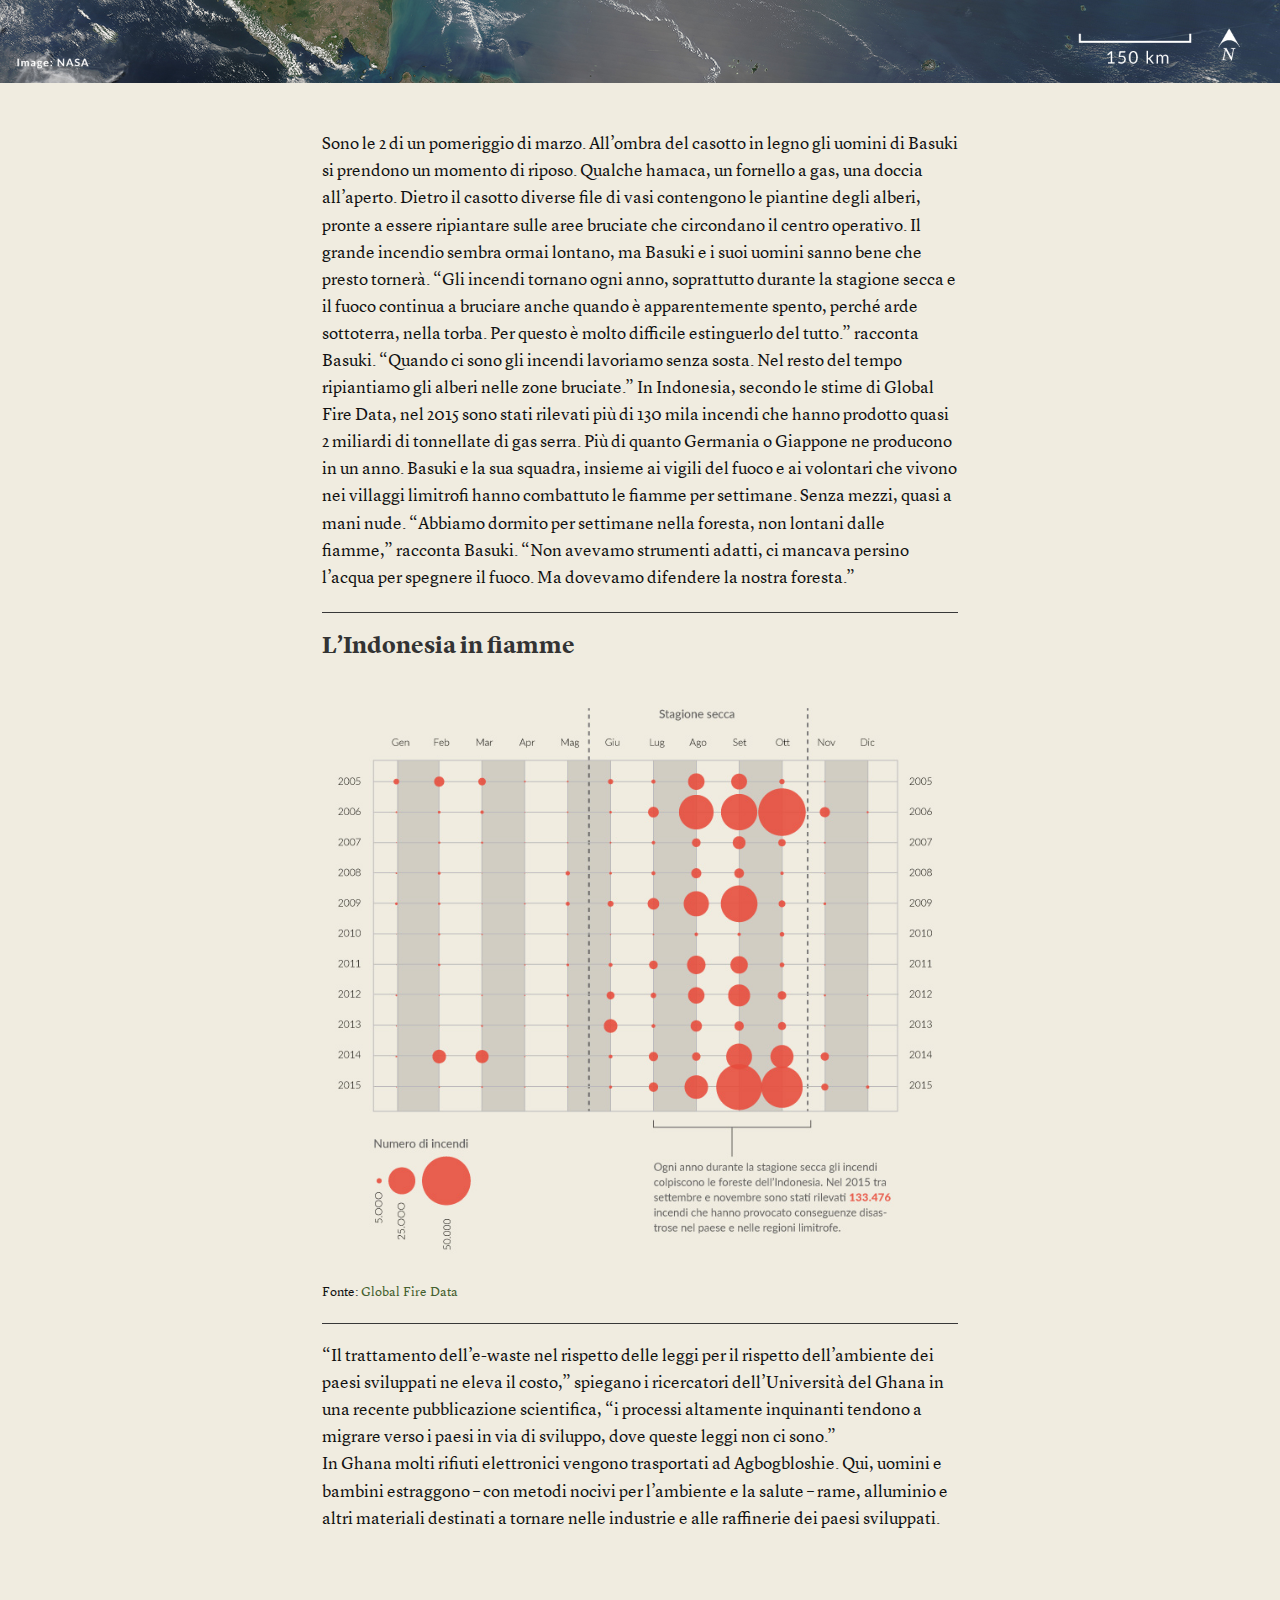
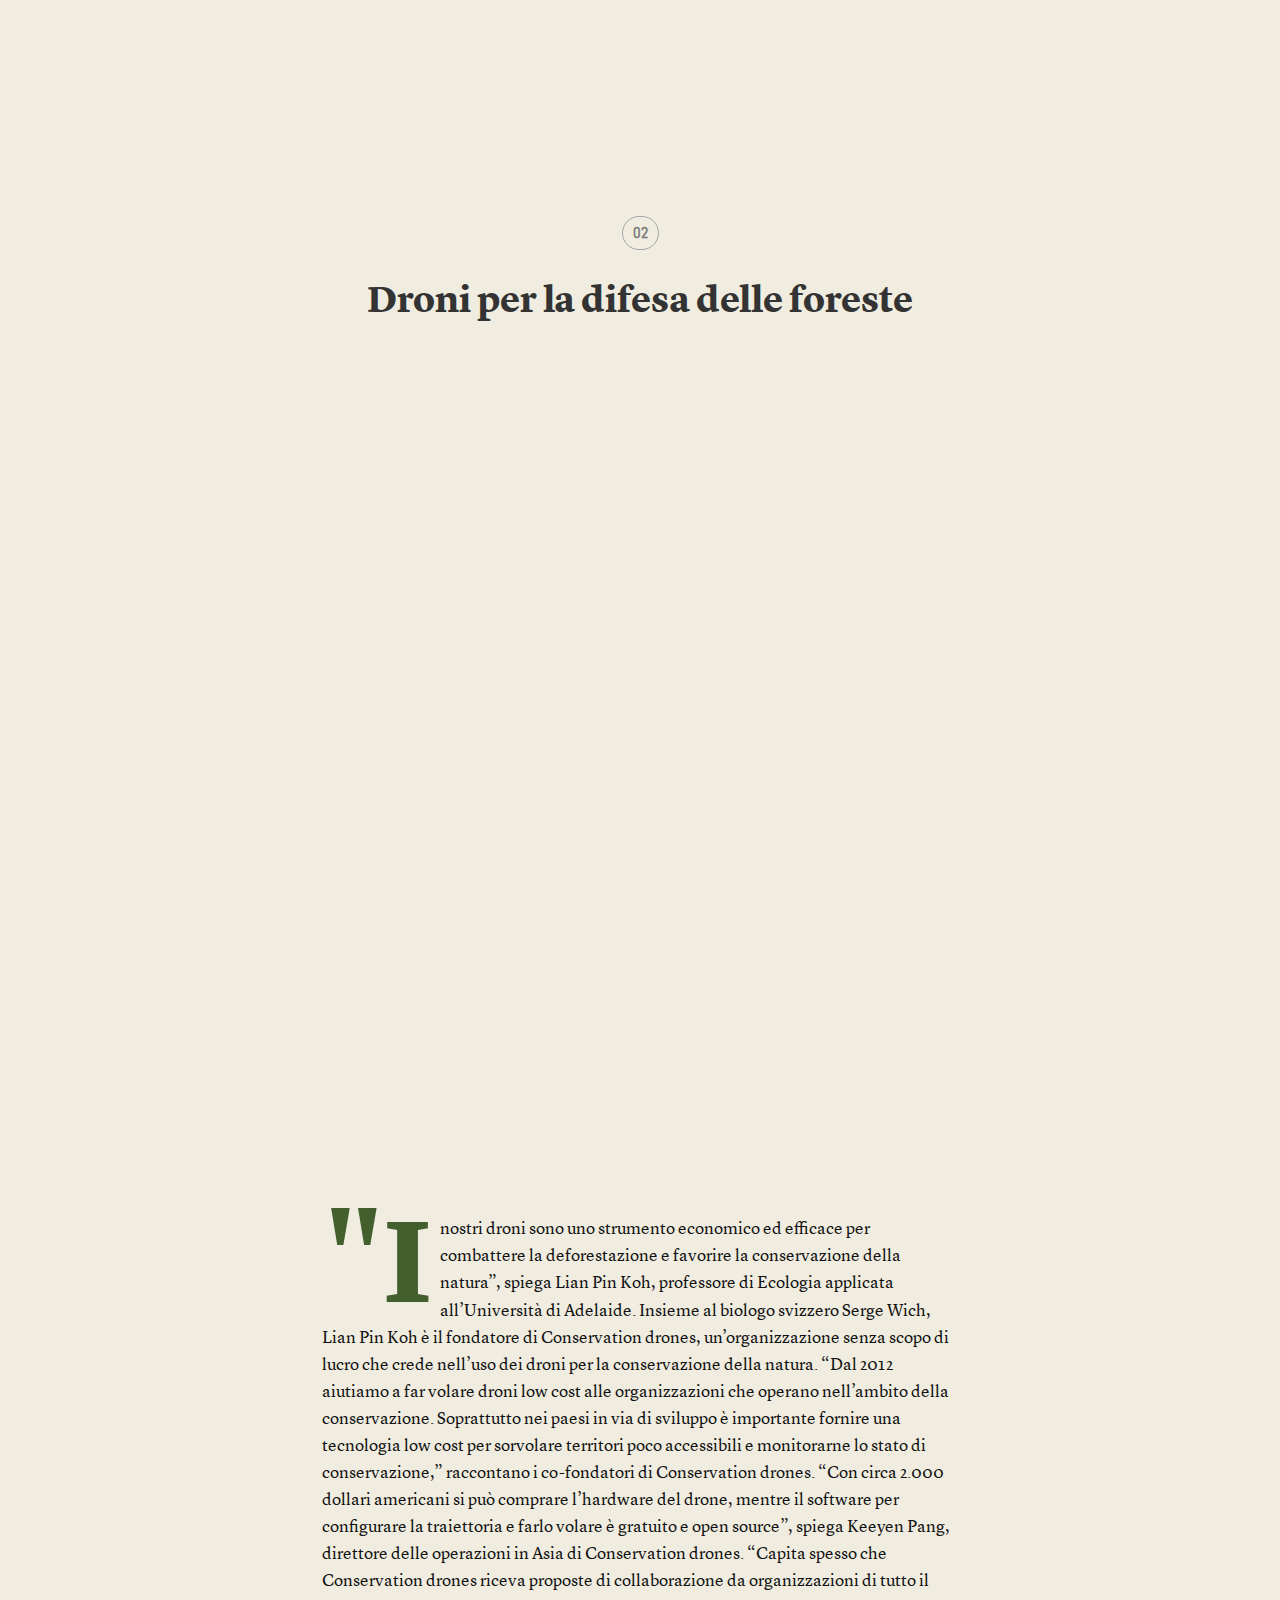
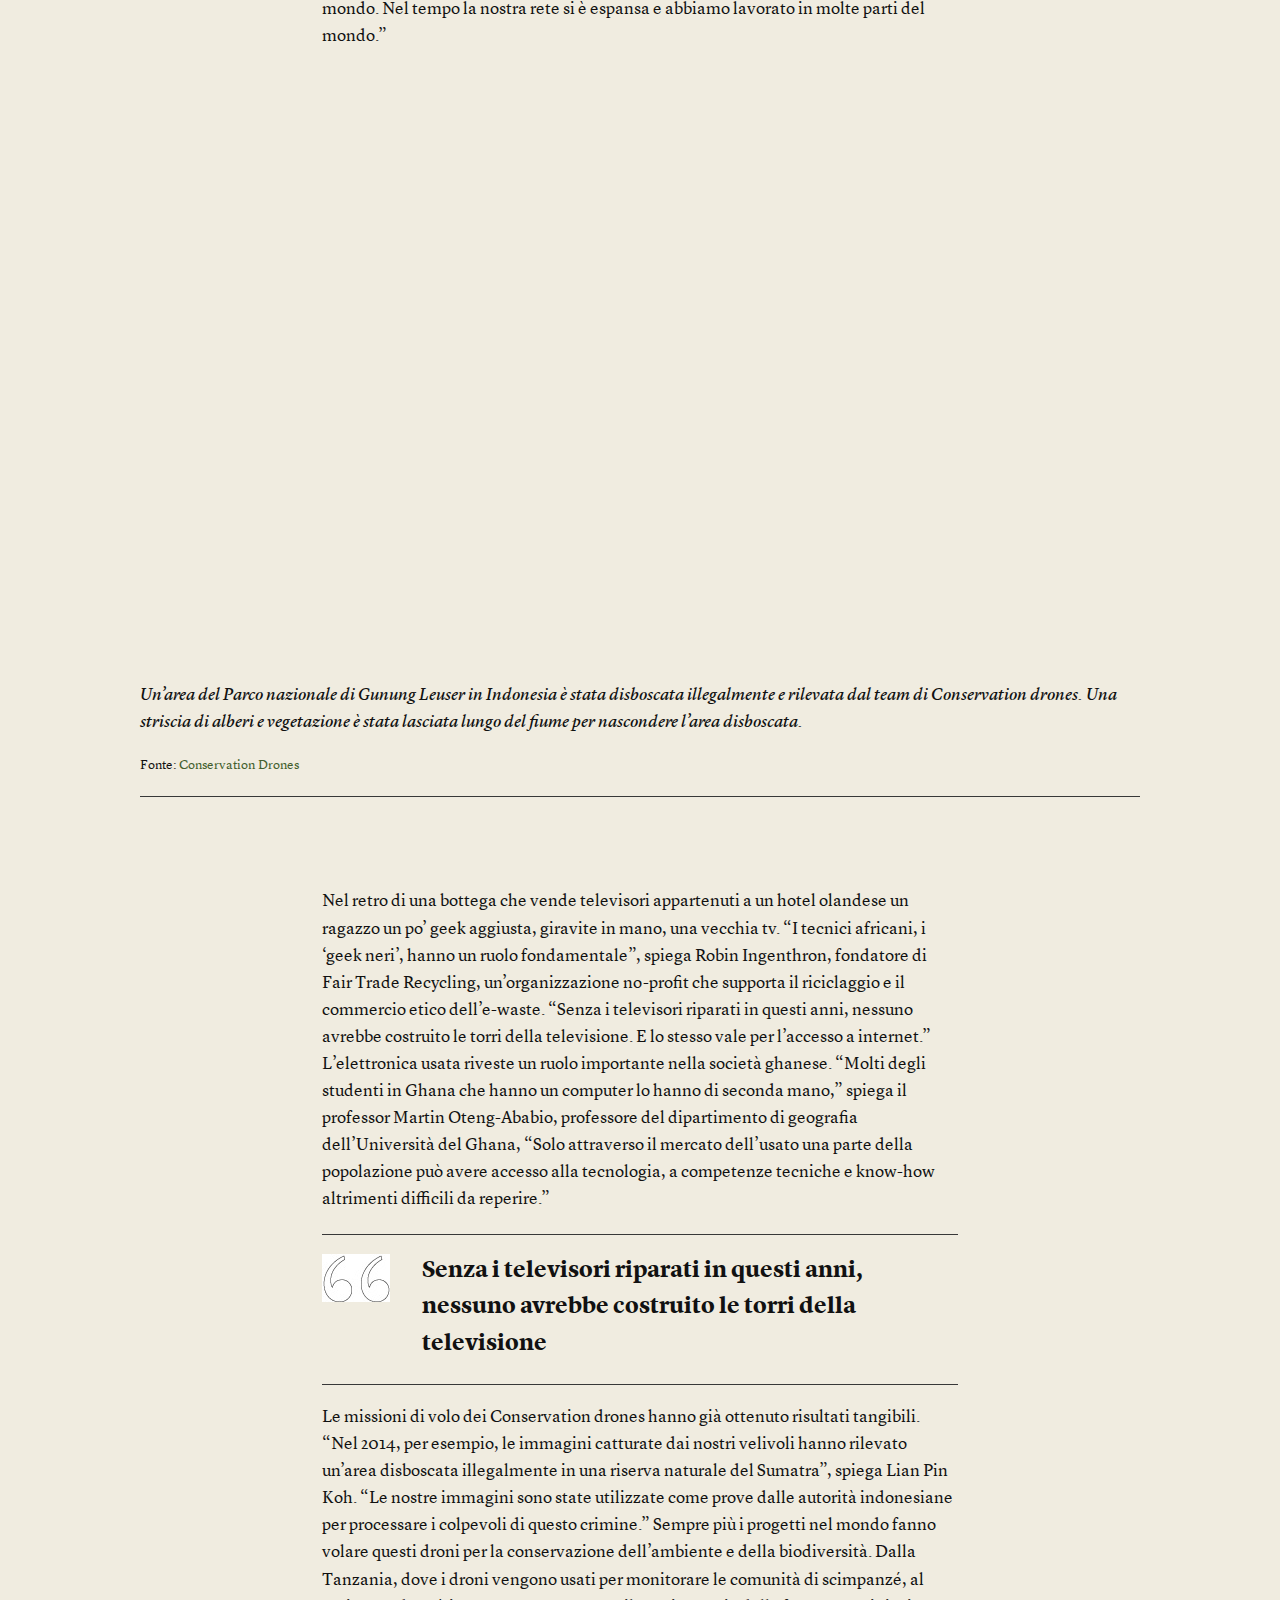
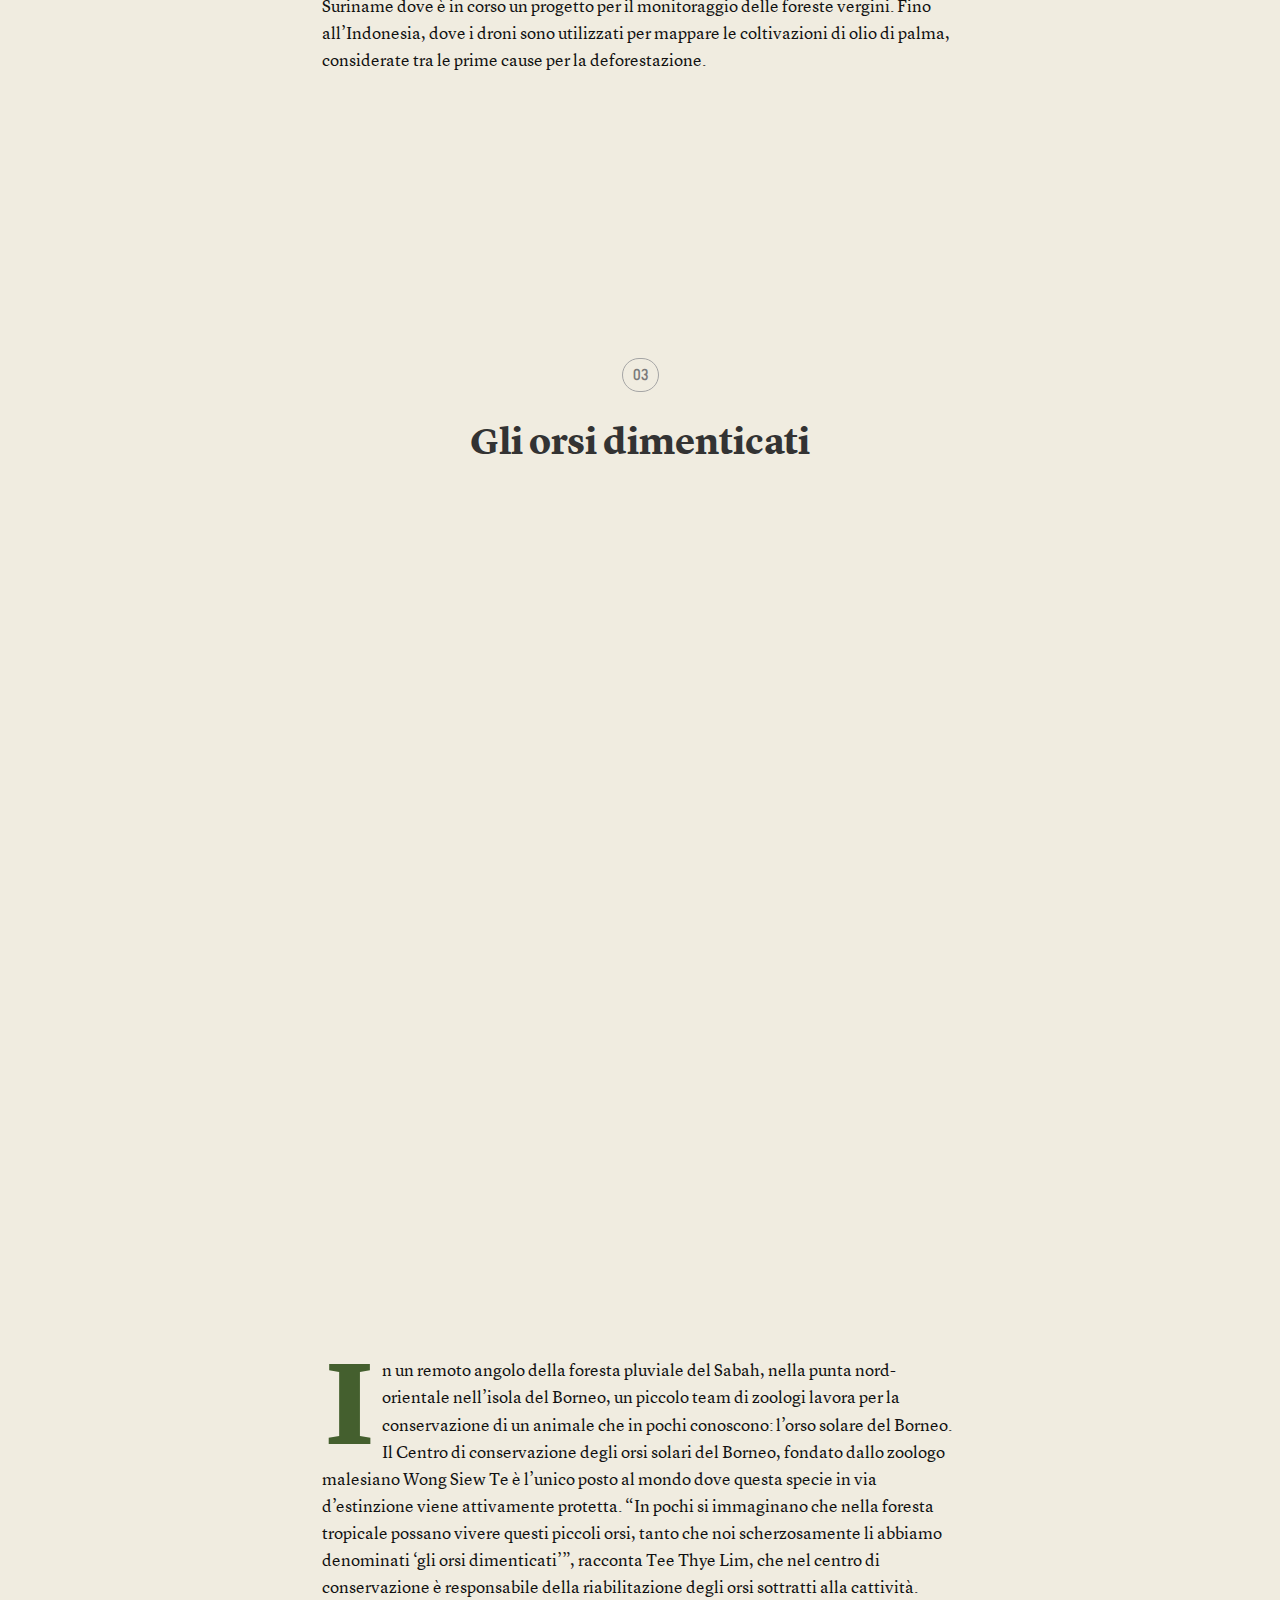
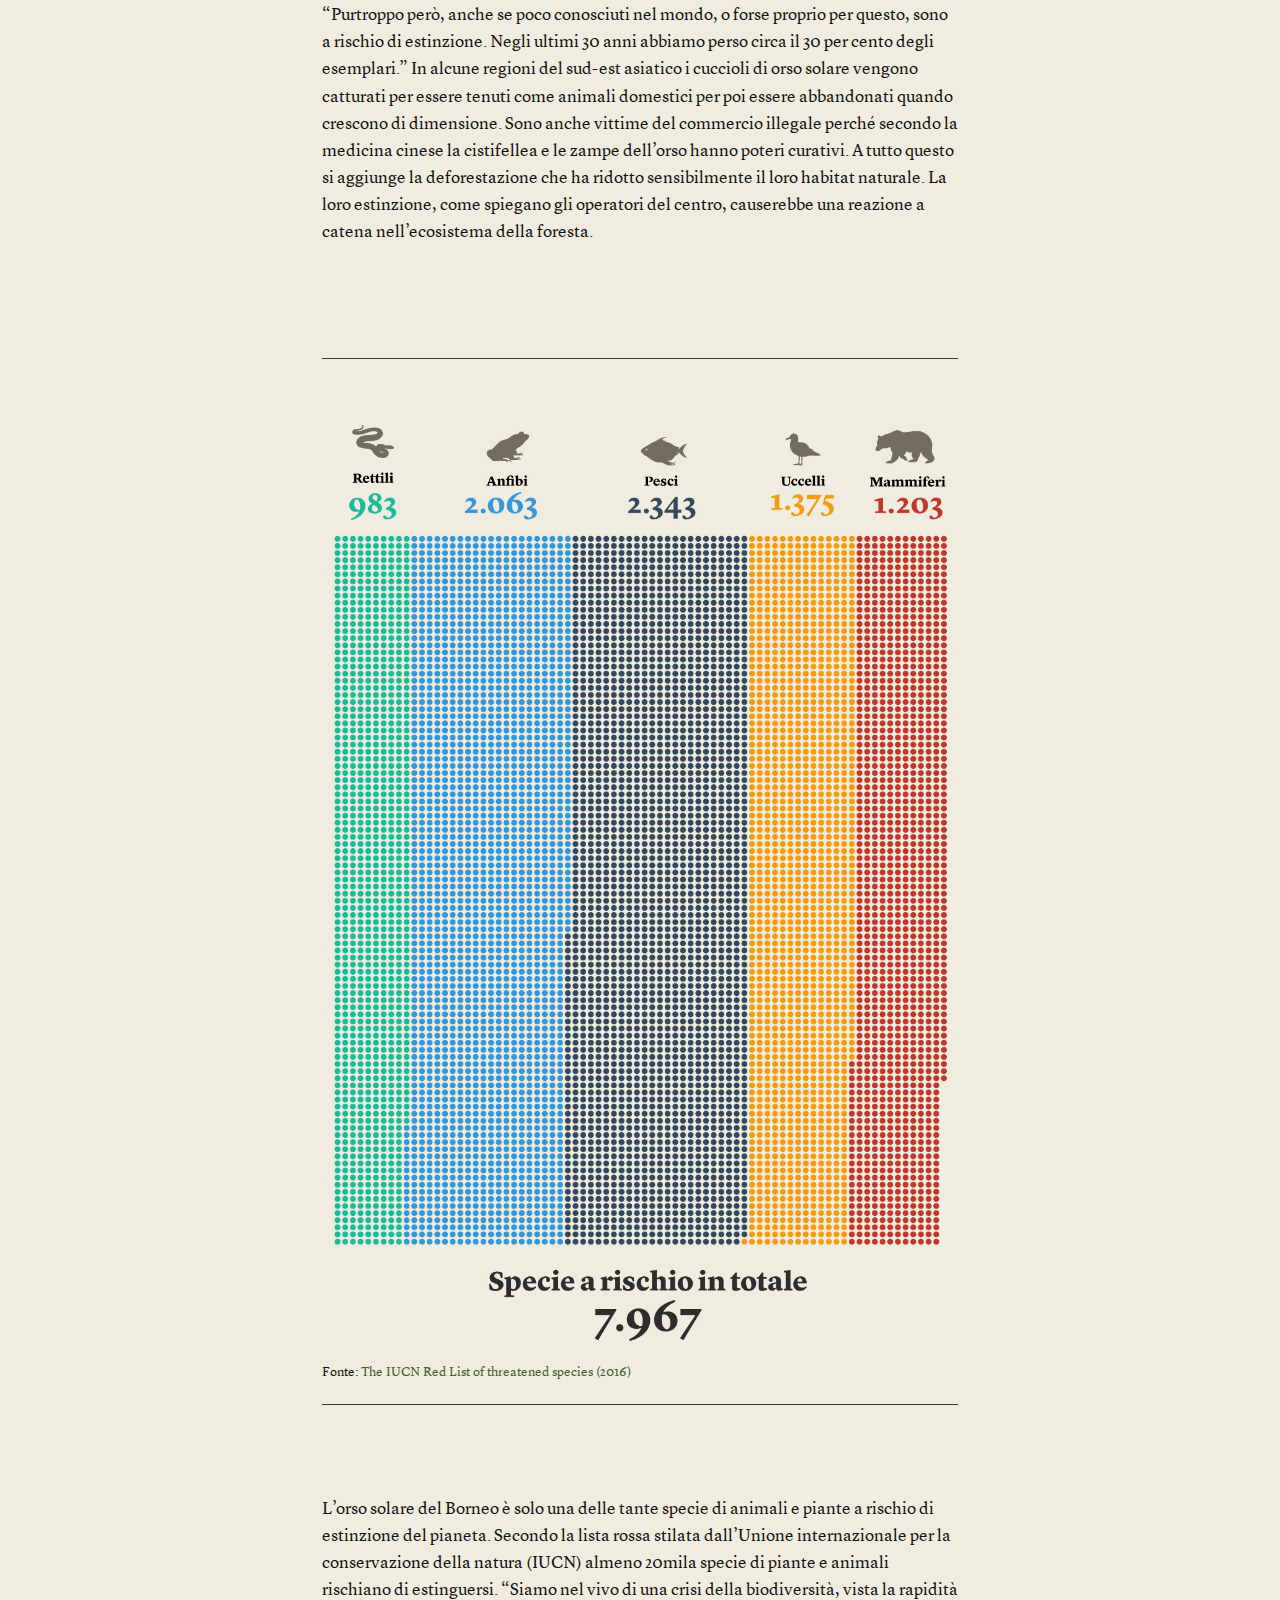
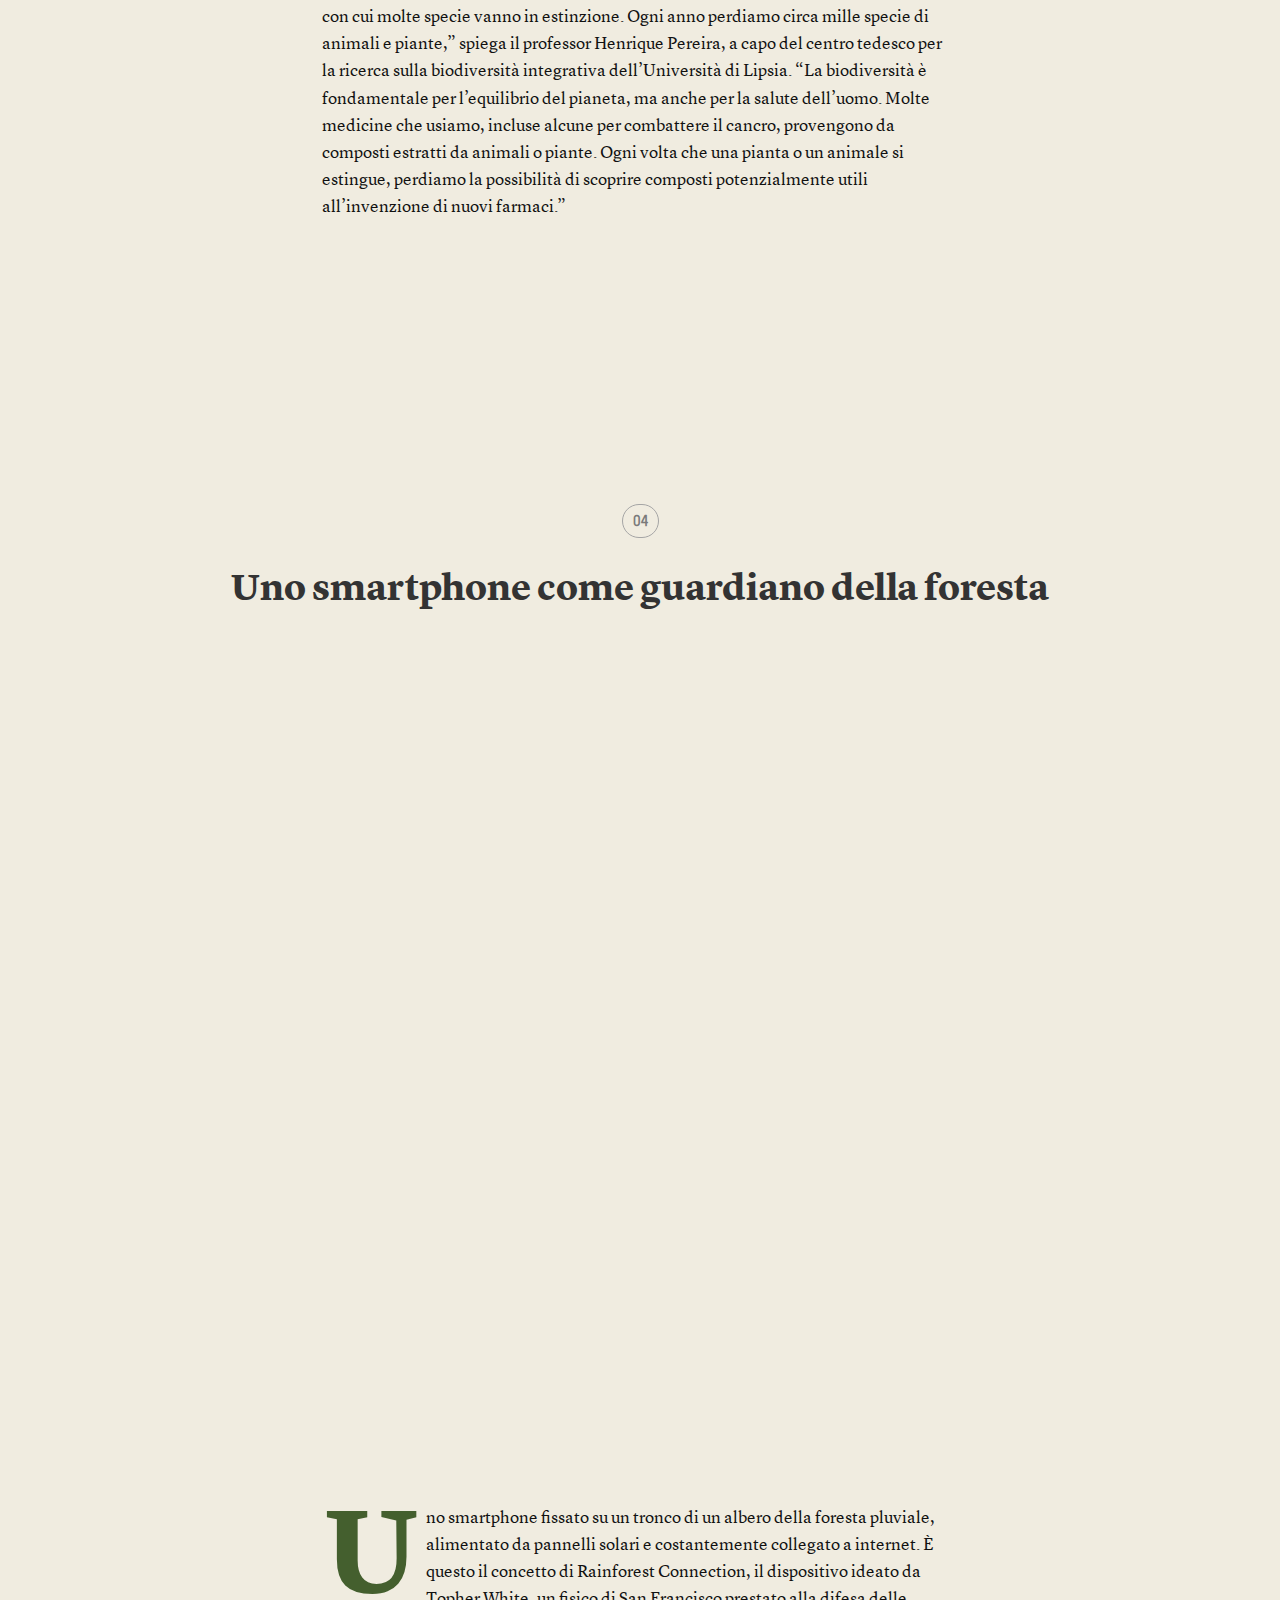
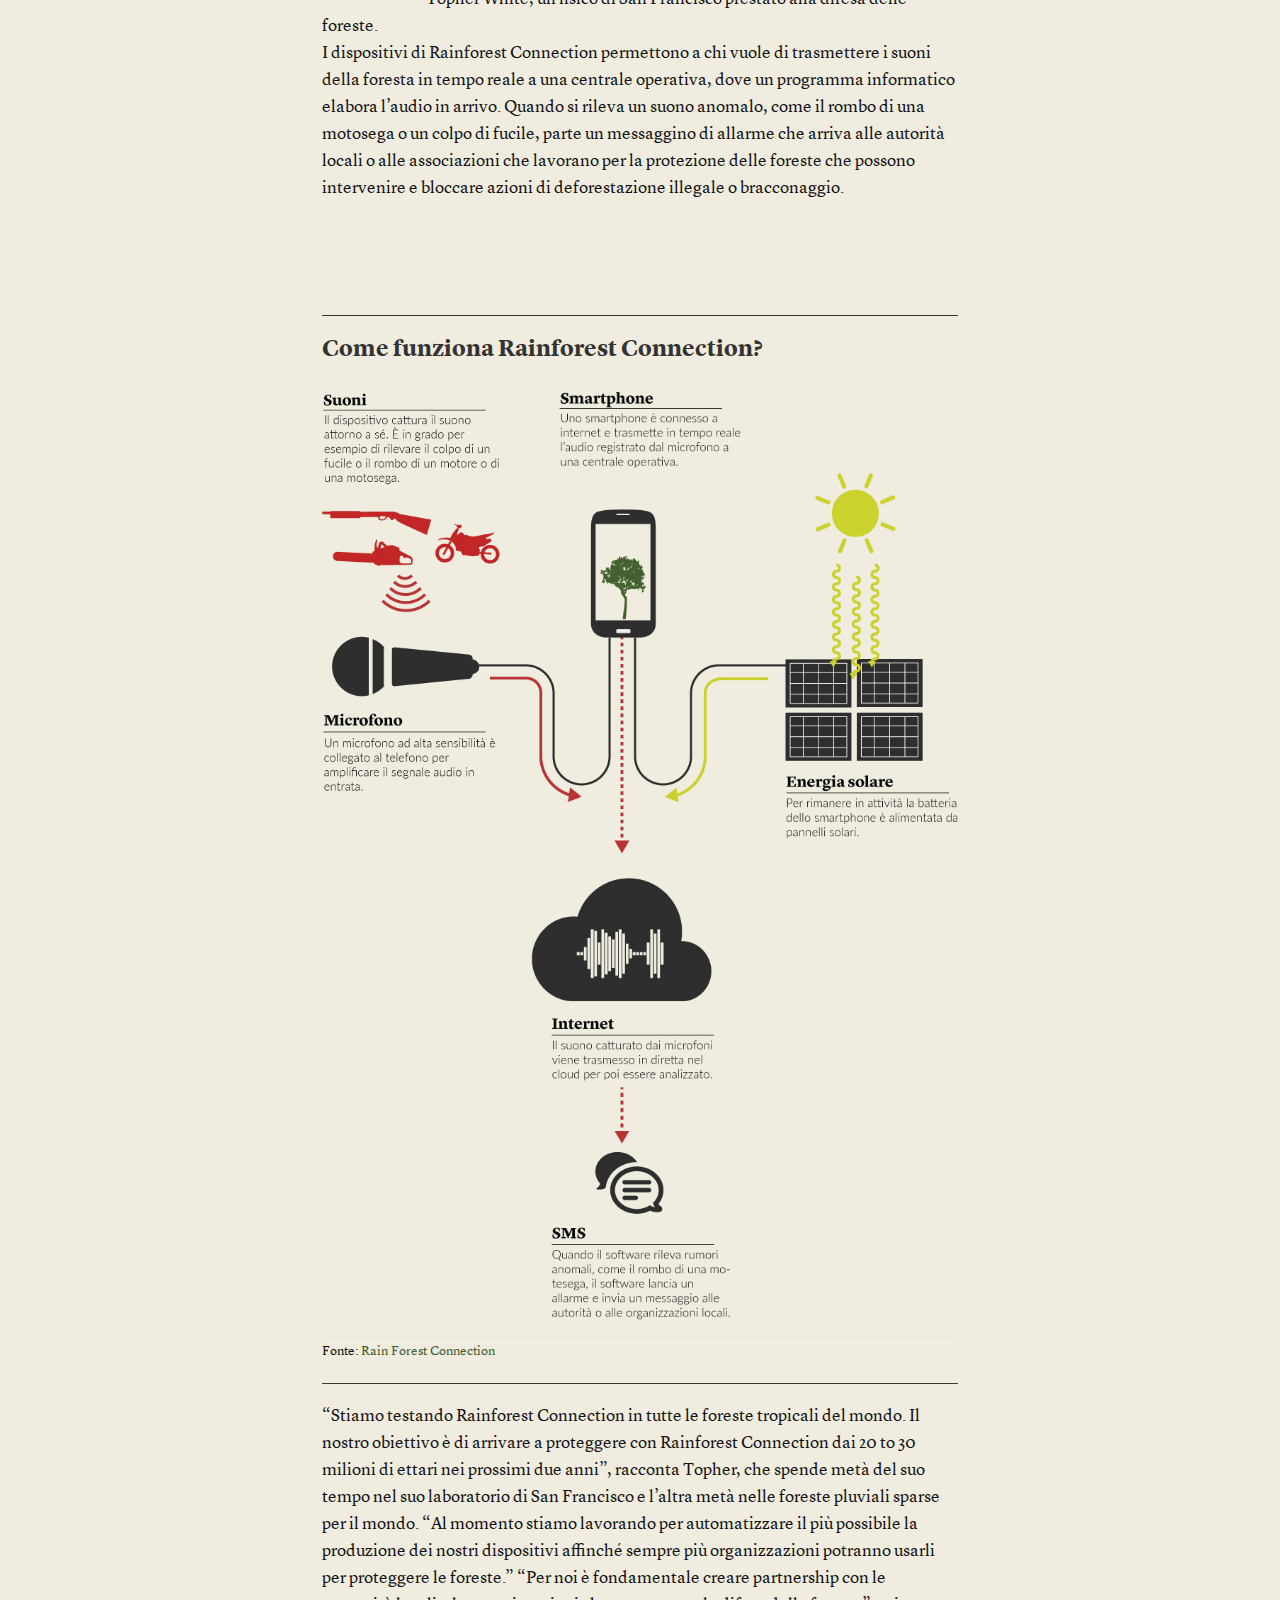
==== commit 24d9a460: "fast" ====
--- a/index.html
+++ b/index.html
@@ -14,16 +14,16 @@
 
     <meta charset="utf-8" />
     <meta name="viewport" content="width=device-width, initial-scale=1.0" />
-    <title>Lungs of the earth</title>
+    <title>Lungs of the Earth</title>
     <link rel="stylesheet" href="css/foundation.css" />
     <link rel="stylesheet" href="css/style.css" />
     <link rel="stylesheet" href="css/animate.css" />
     <link rel="stylesheet" href="css/font/stylesheet.css" />
     <link rel="stylesheet" href="css/font-awesome.css">
 
-    <meta name="Title" content="Lungs of the earth" />
-    <meta name="og:title" content="Lungs of the earth" />
-    <meta property="og:site_name" content="Ewaste Republic" />
+    <meta name="Title" content="Lungs of the Earth" />
+    <meta name="og:title" content="Lungs of the Earth" />
+    <meta property="og:site_name" content="Lungs of the Earth" />
     <meta property="og:url" content="http://www.internazionale.it/webdoc/ewaste-republic/" />
     <meta name="description" content="Benvenuto nelLungs of the earth. Guarda il web-documentario" />
     <meta name="og:description" content="Benvenuto nelLungs of the earth. Guarda il web-documentario" />
@@ -95,7 +95,7 @@
         <div class="overlay-first-band">
             <div class="row">
                 <div class="medium-8 medium-centered columns">
-                    <h4 style="color:#fff">Lungs of the earth</h4>
+                    <h4 style="color:#fff">Lungs of the Earth</h4>
                     <br />
                     <a id="ref_tw" href="http://twitter.com/home?status=Vita%2C morte e miracoli dei rifiuti elettronici. Guarda il web documentario URL %23LifeDeathMiraclesEwaste @JacopoOttaviani&related=JacopoOttaviani" onclick="javascript:window.open(this.href, '', 'menubar=no,toolbar=no,resizable=no,scrollbars=no,height=400,width=600');return false;"><i class="fa fa-twitter"></i></a>
                     <a href=""><i class="fa fa-facebook"></i></a>
@@ -106,13 +106,24 @@
 
 
     <div id="wrapper">
-        <header>
+        <header class="top-bar-menu">
             <div class="container clearfix">
                 <a href="http://www.internazionale.it/"> <img class="hide-for-small" src="images/logo.png"> </a>
                 <a href="http://www.internazionale.it/"> <img class="show-for-small-only" src="images/logo.png"> </a>
 
-
-                <h6 id="title-head" class="hide-for-small">Lungs of the earth</h6>
+                <!--                <h6 id="title-head" class="hide-for-small">Lungs of the Earth</h6>-->
+                <div id="title-head" class="hide-for-medium hide-for-small">
+
+                    <ul>
+
+                        <li>1.<a href="#fuoco"> Sulla linea del fuoco</a></li>
+                        <li>2.<a href="#droni"> Droni per la conservazione</a></li>
+                        <li>3.<a href="#orsi"> Gli orsi dimenticati</a></li>
+                        <li>4.<a href="#connection"> Guardiani della foresta</a></li>
+                    </ul>
+
+                </div>
+
                 <nav>
                     <ul class="hide-for-small">
                         <li>
@@ -153,9 +164,9 @@
 
 
 
-        <div class="row title-page">
+        <div class="row title-page" id="top">
             <div class=" large-12 columns">
-                <h1 class="animated fadeIn" id="delay-01" style="color:#44602e"> Lungs of the earth </h1>
+                <h1 class="animated fadeIn" id="delay-01" style="color:#44602e"> Lungs of the Earth </h1>
             </div>
         </div>
 
@@ -184,36 +195,24 @@
             <div class="medium-8 medium-centered columns">
                 <p>
                     <span class="firstcharacter">V</span>ery short intro.Very short intro.Very short intro.Very short intro.Very short intro.Very short intro.Very short intro.Very short intro.Very short intro.Very short intro.Very short intro.Very short intro.Very short intro.Very short intro.Very short intro. Spiegazione ruota. Allaccio con cause deforestazione e possibili soluzioni. Very short intro.Very short intro.Very short intro.Very short intro.Very short intro.Very sho.
-                </p>
-
-
-            </div>
-        </div>
-
-        <div class="row">
-            <div class="medium-12 medium-centered columns">
-                <div class="flex-video widescreen vimeo">
-                    <iframe src="https://jackottaviani.carto.com/viz/1479ccd6-7431-11e6-981d-0ef24382571b/embed_map" width="400" height="225" frameborder="0" webkitAllowFullScreen mozallowfullscreen allowFullScreen></iframe>
-                </div>
-            </div>
-
-
-
-
-        </div>
-
-        <div class="row">
-            <div class="medium-8 medium-centered columns">
-                <br>
-                <br>
-                <br>
+
+                </p>
+            </div>
+        </div>
+        <div class="row">
+            <img src="images/forest_loss.svg">
+        </div>
+
+        <div class="row">
+            <div class="medium-8 medium-centered columns">
+                <p class="fonte">Fonte: <a href="http://www.fao.org/forest-resources-assessment/en/" target="_blank"> Global Forest Resources Assessment (Fao, 2015)</a> </p>
                 <p>
                     Alcune attività dell’uomo hanno conseguenze negative sullo stato delle foreste nel mondo. Agricoltura, estrazione di legno e altre materie prime, urbanizzazione: la pressione antropica mette a repentaglio l’esistenza di milioni di ettari di foreste. Dal 1990 al 2015, secondo le stime della Fao, sono andati persi 229 milioni di ettari: l’equivalente di due volte del continente europeo.
                     <br> America latina, Africa e Asia sono i continenti che nel loro complesso hanno perso più ettari di foresta. Le regioni più colpite sono quelle dei tropici: Amazzonia, sud-est asiatico e foreste dell’Africa sub-sahariana, dove negli ultimi 25 anni sono andati persi più di 210 milioni di ettari di foresta. In altre regioni le foreste sono in espansione. In Cina, per esempio, dal 1990 al 2015 le foreste sono aumentate di 2 milioni di ettari. Mentre le foreste europee hanno guadagnato in 25 anni 1 milione di ettari.
                     <br> Secondo una ricerca scientifica pubblicata su Nature, la deforestazione è la seconda causa di emissioni di gas serra nell’atmosfera, subito dopo il consumo di combustibili fossili. È quindi uno dei problemi più importanti da risolvere per contrastare il riscaldamento globale.
                 </p>
             </div>
-            <img src="images/forest_loss.svg">
+
         </div>
 
 
@@ -228,7 +227,7 @@
             </div>
         </div>
 
-        <div class="flex-video widescreen vimeo">
+        <div class="flex-video widescreen vimeo" id="fuoco">
             <iframe src="https://player.vimeo.com/video/181471582" width="400" height="225" frameborder="0" webkitAllowFullScreen mozallowfullscreen allowFullScreen></iframe>
         </div>
 
@@ -248,7 +247,7 @@
         <br />
         <br />
         <img src="images/satellite.jpg">
-        <p class="fonte" style="padding:8px">Fonte <a href="#" target="_blank"> Global data</a> </p>
+
         <br />
         <br />
         <br />
@@ -263,7 +262,7 @@
 
                 <br />
                 <img src="images/burn_calendar.jpg">
-                <p class="fonte">Fonte <a href="#" target="_blank"> Global data</a> </p>
+                <p class="fonte">Fonte: <a href="http://www.globalfiredata.org/data.html" target="_blank"> Global Fire Data</a> </p>
                 <hr>
 
 
@@ -292,8 +291,8 @@
             </div>
         </div>
 
-        <div class="flex-video widescreen vimeo">
-            <iframe src="http://player.vimeo.com/video/181471582" width="400" height="225" frameborder="0" webkitAllowFullScreen mozallowfullscreen allowFullScreen></iframe>
+        <div class="flex-video widescreen vimeo" id="droni">
+            <iframe src="https://player.vimeo.com/video/181471582" width="400" height="225" frameborder="0" webkitAllowFullScreen mozallowfullscreen allowFullScreen></iframe>
         </div>
 
 
@@ -323,7 +322,7 @@
 
             <p class="sottotitolo">Un’area del Parco nazionale di Gunung Leuser in Indonesia è stata disboscata illegalmente e rilevata dal team di Conservation drones. Una striscia di alberi e vegetazione è stata lasciata lungo del fiume per nascondere l’area disboscata.
             </p>
-            <p class="fonte">Fonte <a href="#" target="_blank">Global data</a> </p>
+            <p class="fonte">Fonte: <a href="https://conservationdrones.org/" target="_blank">Conservation Drones</a> </p>
             <hr>
 
 
@@ -378,8 +377,8 @@
             </div>
         </div>
 
-        <div class="flex-video widescreen vimeo">
-            <iframe src="http://player.vimeo.com/video/181471582" width="400" height="225" frameborder="0" webkitAllowFullScreen mozallowfullscreen allowFullScreen></iframe>
+        <div class="flex-video widescreen vimeo" id="orsi">
+            <iframe src="https://player.vimeo.com/video/181471582" width="400" height="225" frameborder="0" webkitAllowFullScreen mozallowfullscreen allowFullScreen></iframe>
         </div>
 
 
@@ -398,7 +397,7 @@
             <div class="medium-8 medium-centered columns">
                 <hr>
                 <img src="images/biodiversity.jpg">
-                <p class="fonte">Fonte <a href="#" target="_blank"> Global data</a> </p>
+                <p class="fonte">Fonte: <a href="http://www.iucnredlist.org/" target="_blank"> The IUCN Red List of threatened species (2016)</a> </p>
                 <hr>
             </div>
         </div>
@@ -438,8 +437,8 @@
             </div>
         </div>
 
-        <div class="flex-video widescreen vimeo">
-            <iframe src="http://player.vimeo.com/video/181471582" width="400" height="225" frameborder="0" webkitAllowFullScreen mozallowfullscreen allowFullScreen></iframe>
+        <div class="flex-video widescreen vimeo" id="connection">
+            <iframe src="https://player.vimeo.com/video/181471582" width="400" height="225" frameborder="0" webkitAllowFullScreen mozallowfullscreen allowFullScreen></iframe>
         </div>
 
 
@@ -463,7 +462,7 @@
                 <h4>Come funziona Rainforest Connection?</h4>
 
                 <img src="images/rainforestconnection.jpg">
-                <p class="fonte">Fonte <a href="#" target="_blank"> Global data</a> </p>
+                <p class="fonte">Fonte: <a href="https://rfcx.org/" target="_blank"> Rain Forest Connection</a> </p>
                 <hr>
             </div>
         </div>
@@ -477,18 +476,36 @@
 
                     <br />
                 </p>
-
-
-
-
-            </div>
-        </div>
+            </div>
+        </div>
+
+        <div class="row">
+            <div class="medium-12 medium-centered columns">
+                <hr>
+                <h4>L’evoluzione delle foreste dal 1990 al 2015</h4>
+                <div class="flex-video">
+                    <iframe src="https://jackottaviani.carto.com/viz/1479ccd6-7431-11e6-981d-0ef24382571b/embed_map" width="400" height="100" frameborder="0" webkitAllowFullScreen mozallowfullscreen allowFullScreen></iframe>
+
+
+                </div>
+                <p class="fonte" style="padding:8px">Fonte: <a href="http://www.fao.org/forest-resources-assessment/en/" target="_blank"> Global Forest Resources Assessment (Fao, 2015)</a> </p>
+            </div>
+
+
+
+
+        </div>
+
+
         <footer>
             <div class="row">
                 <div class="medium-9 medium-centered columns">
                     <br />
-                    <a href="#"><h6>Lungs of the earth</h6></a>
-                    <br />
+                    <a href="#top"><h6>Lungs of the Earth</h6></a>
+                    <br />
+                    <center>
+                        <a href="#top"><img src="images/logo_smaller.png"></a>
+                    </center>
 
                     <br />
                     <p>Un reportage di <a href="https://twitter.com/JacopoOttaviani" target="_blank"> Jacopo Ottaviani</a> realizzato grazie al programma <i>Innovation in Development Reporting Grant </i>finanziato dalla Bill e Melinda Gates Foundation e pubblicato da <a href="http://www.internazionale.it/">Internazionale</a>. Hanno partecipato al progetto: Isacco Chiaf (fotografia e design) e Alberto Abbate (montaggio video).
--- a/css/style.css
+++ b/css/style.css
@@ -124,6 +124,21 @@
     -ms-transition: all 0.9s;
     -o-transition: all 0.9s;
     transition: all 0.9s;
+}
+#title-head ul li {
+    display: inline;
+    font-family: 'Lyon Text OSF Web', serif;
+    font-size: 0.8rem;
+    font-weight: bold;
+    margin-left: 10px;
+    padding-bottom: 5px
+}
+#title-head ul li:hover {
+    border-bottom: 1px solid #fff
+}
+#title-head ul li a {
+    color: white;
+    font-weight: normal;
 }
 header nav {
     display: inline-block;
@@ -425,7 +440,6 @@
 .sottotitolo {
     font-style: italic;
 }
-
 .fonte {
     font-size: 80%
 }
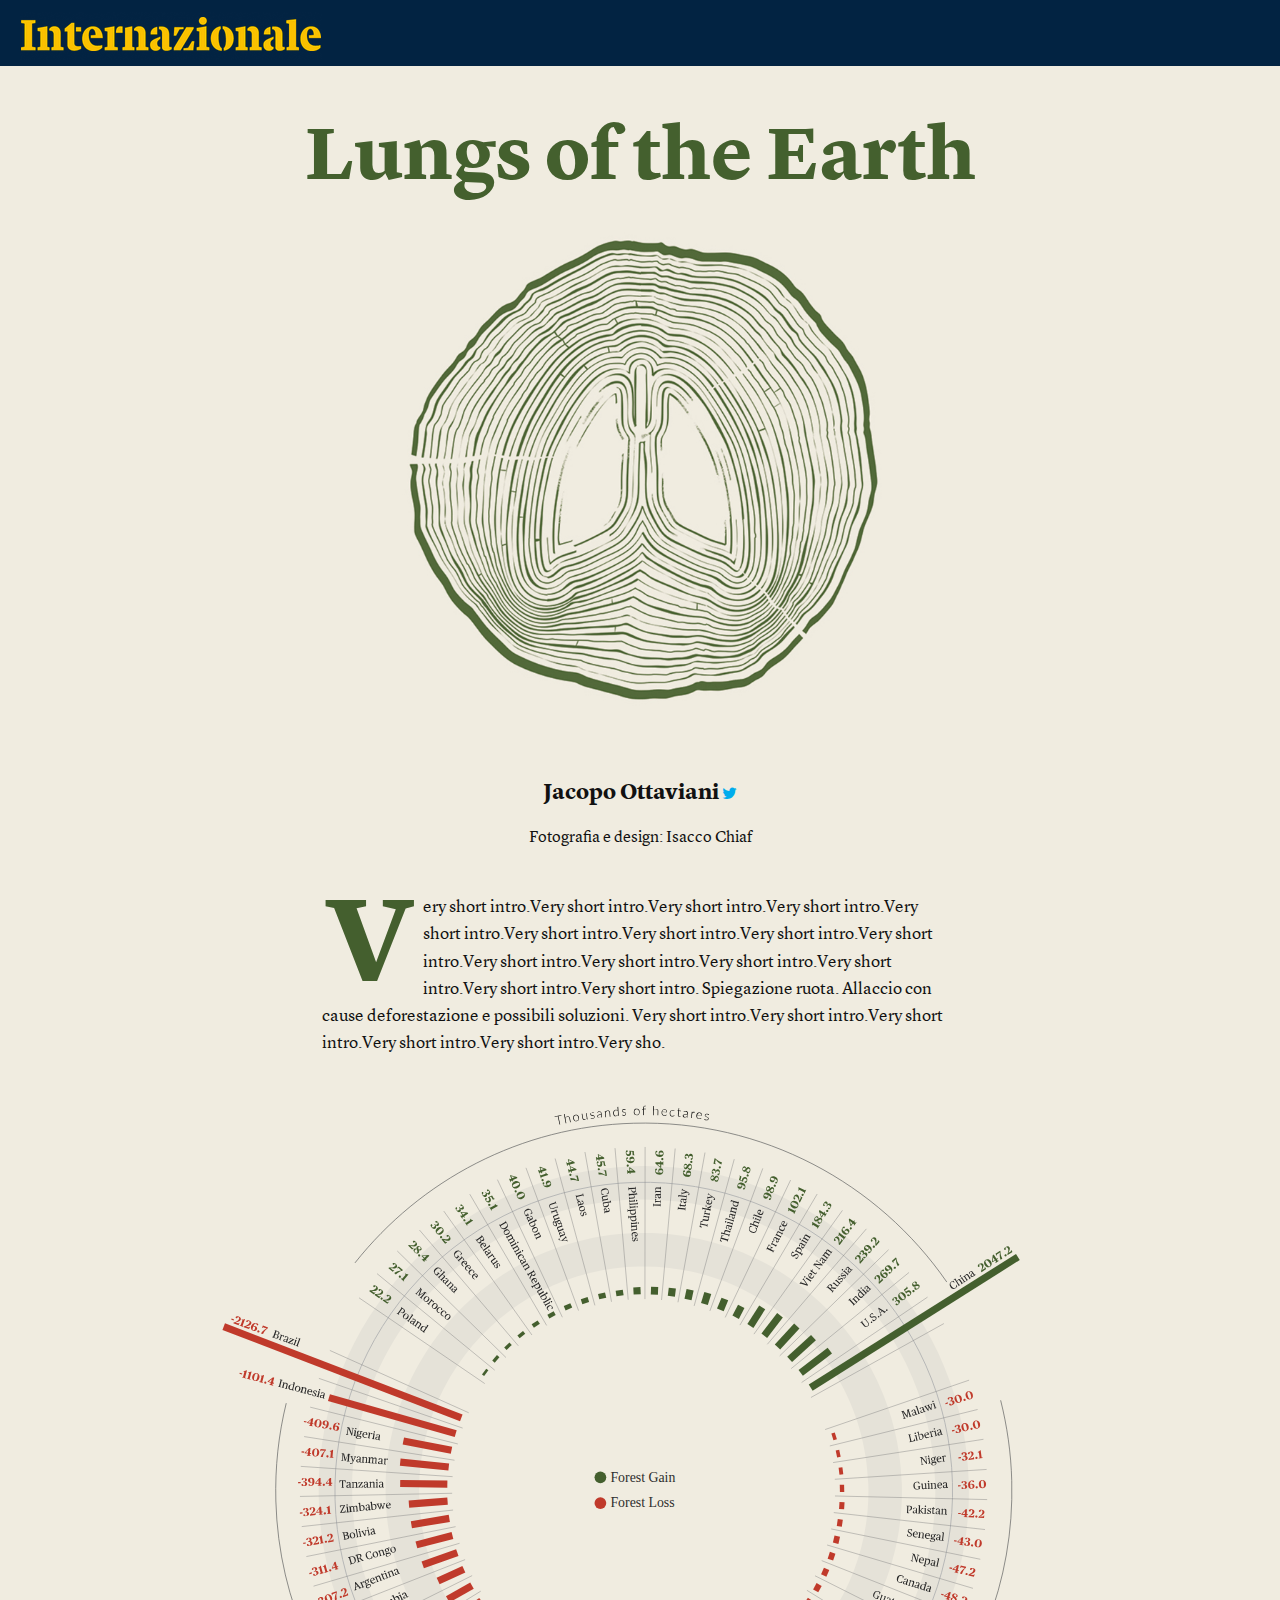
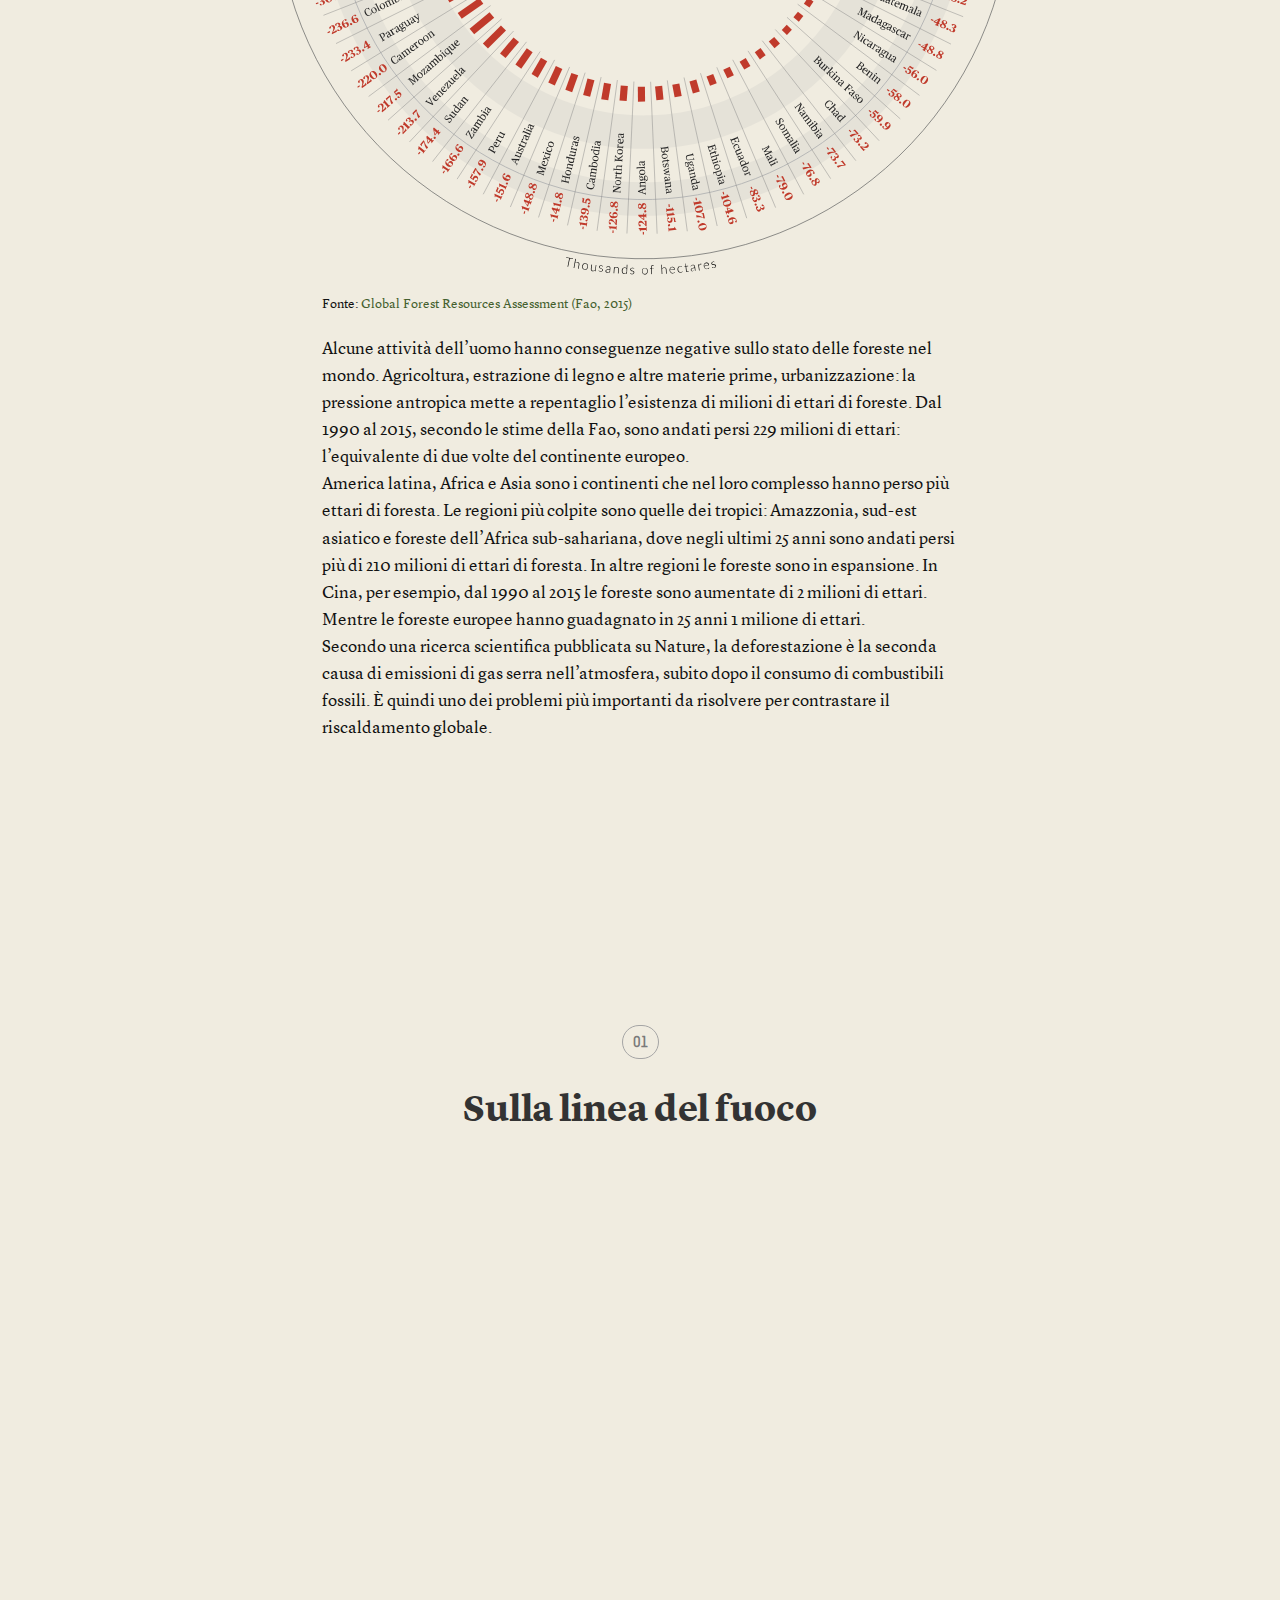
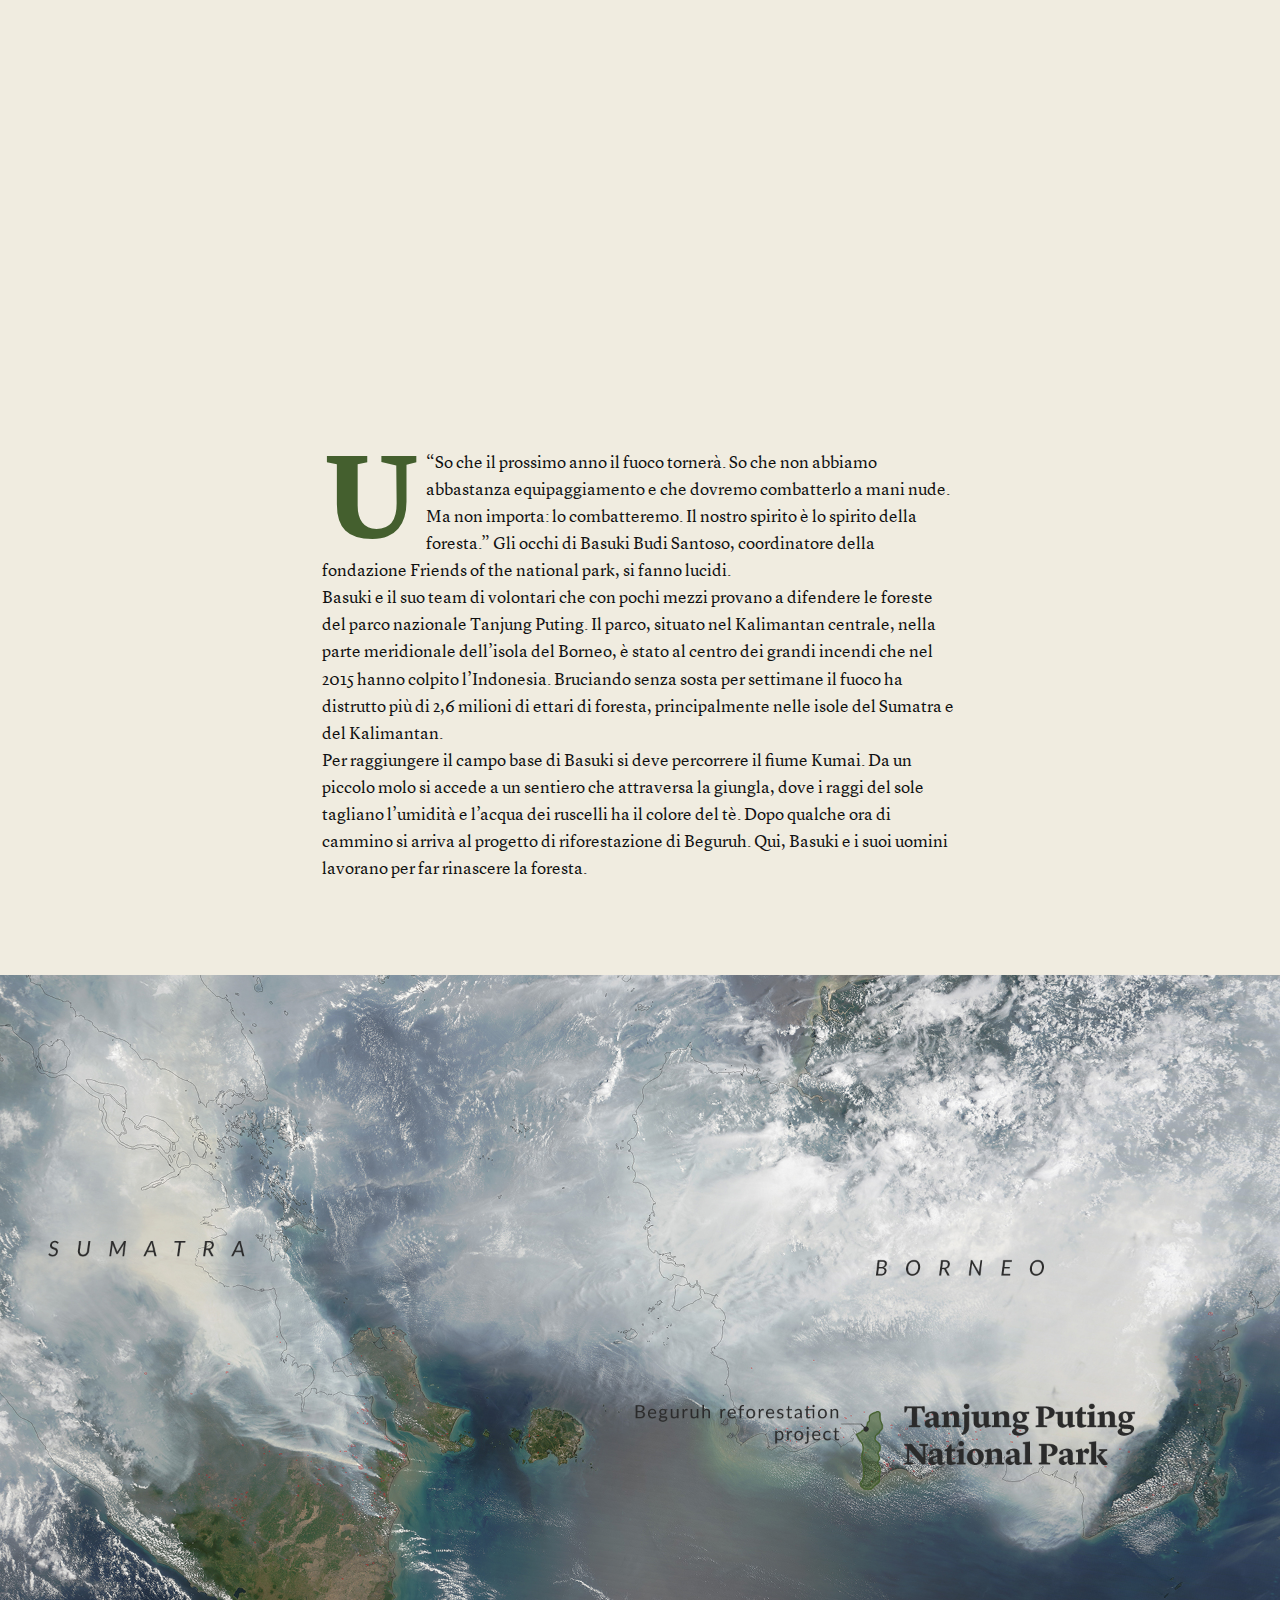
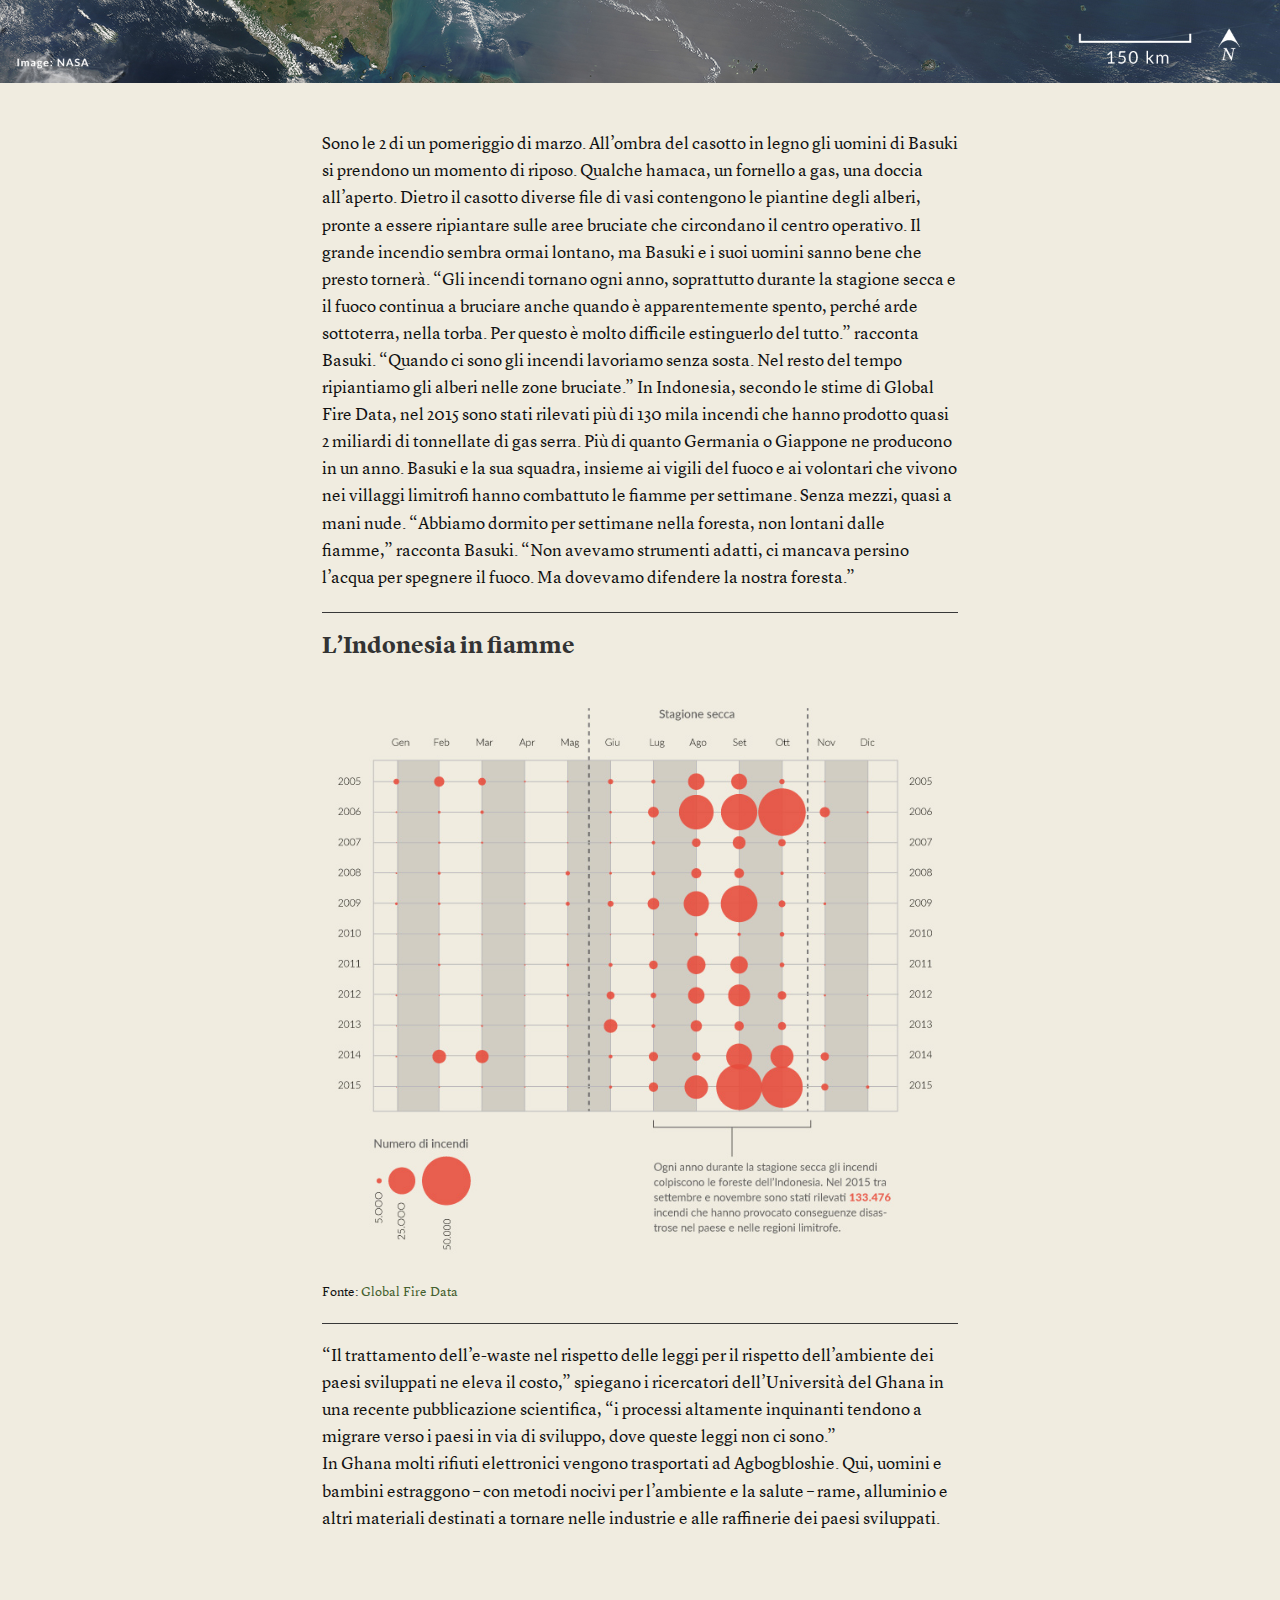
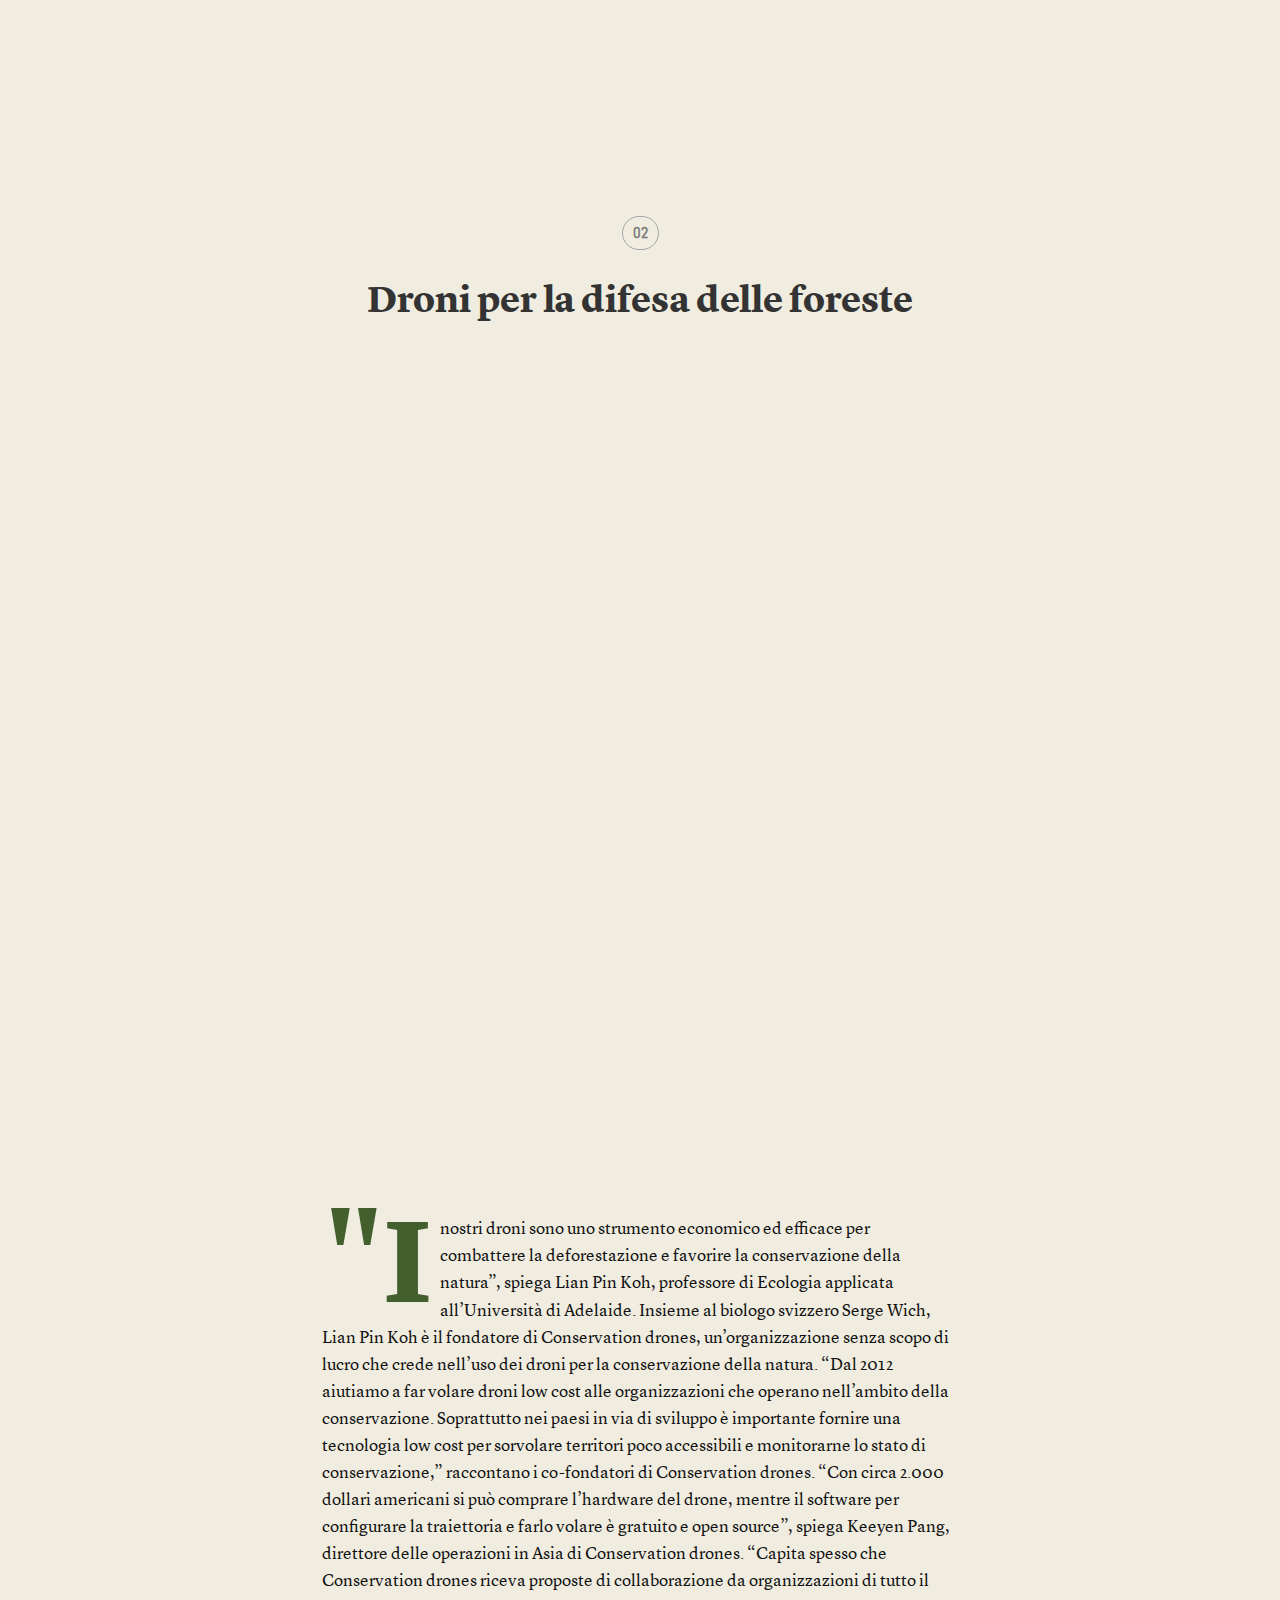
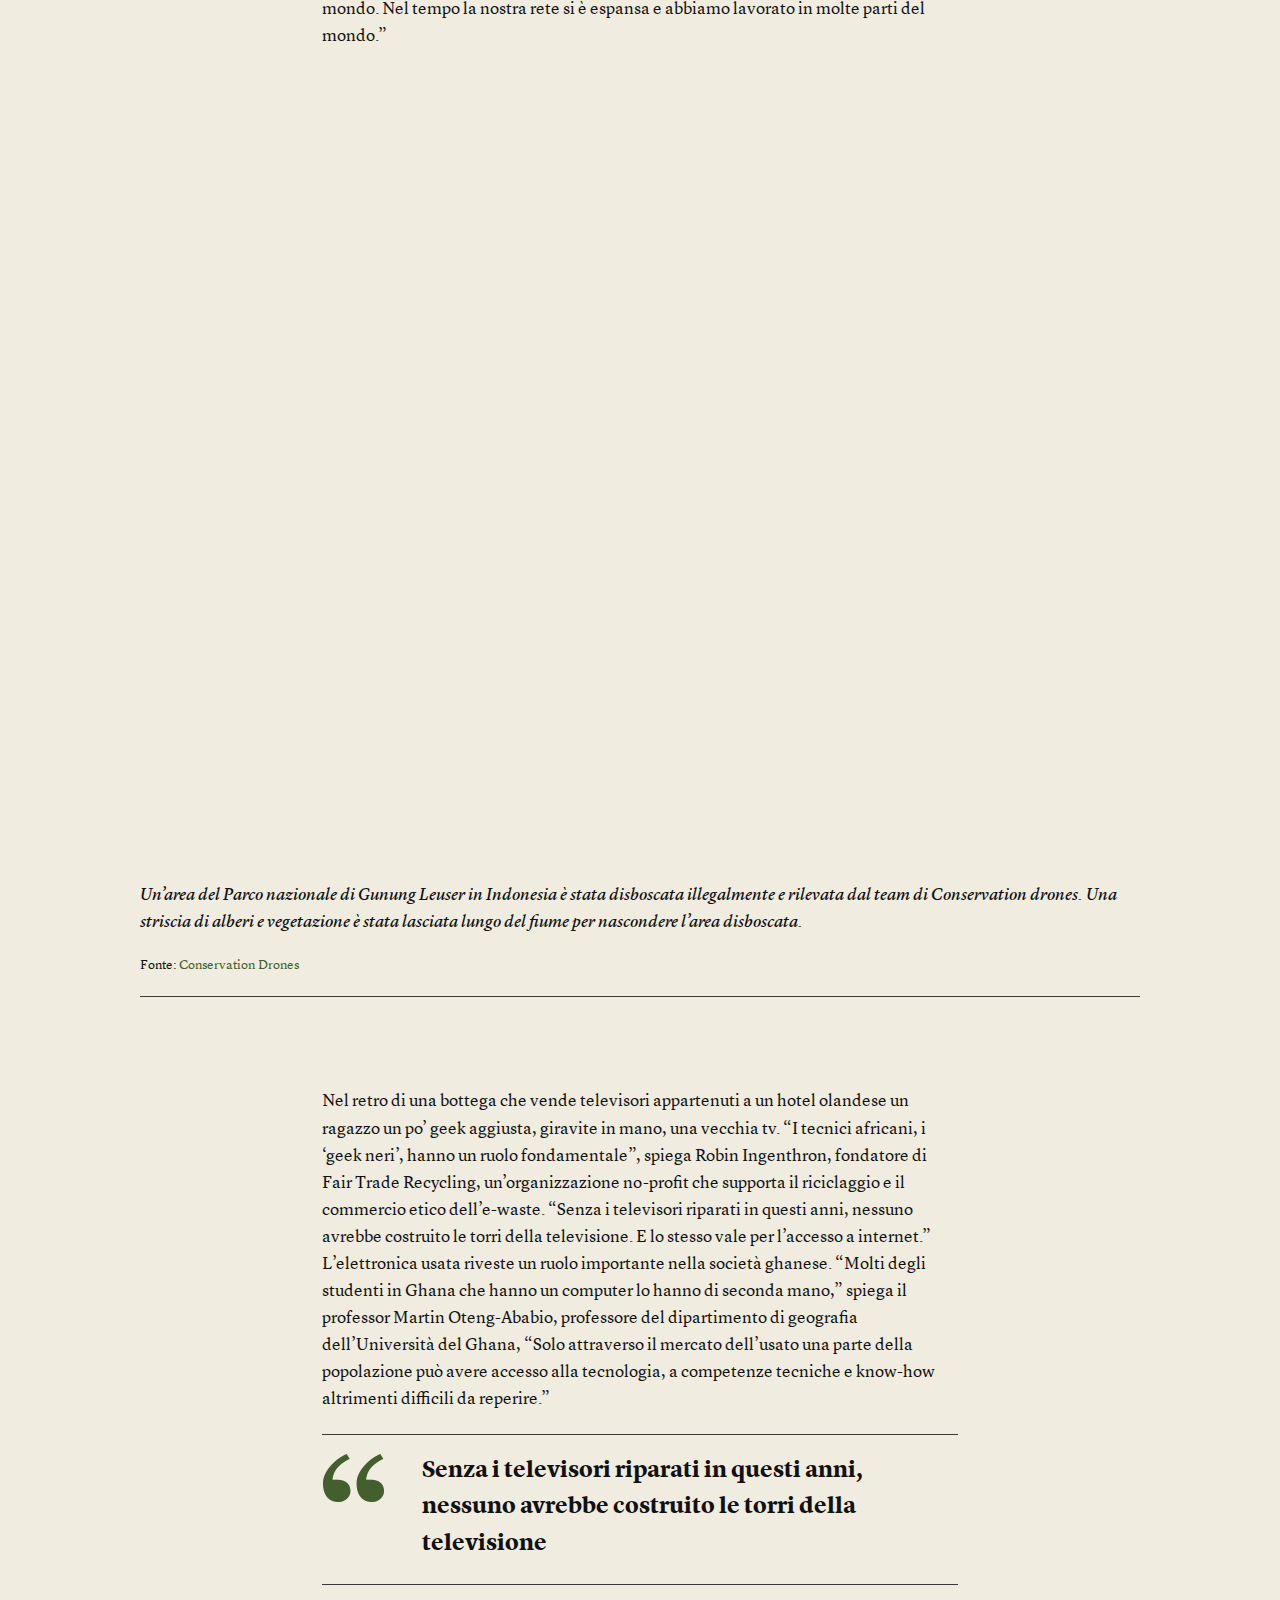
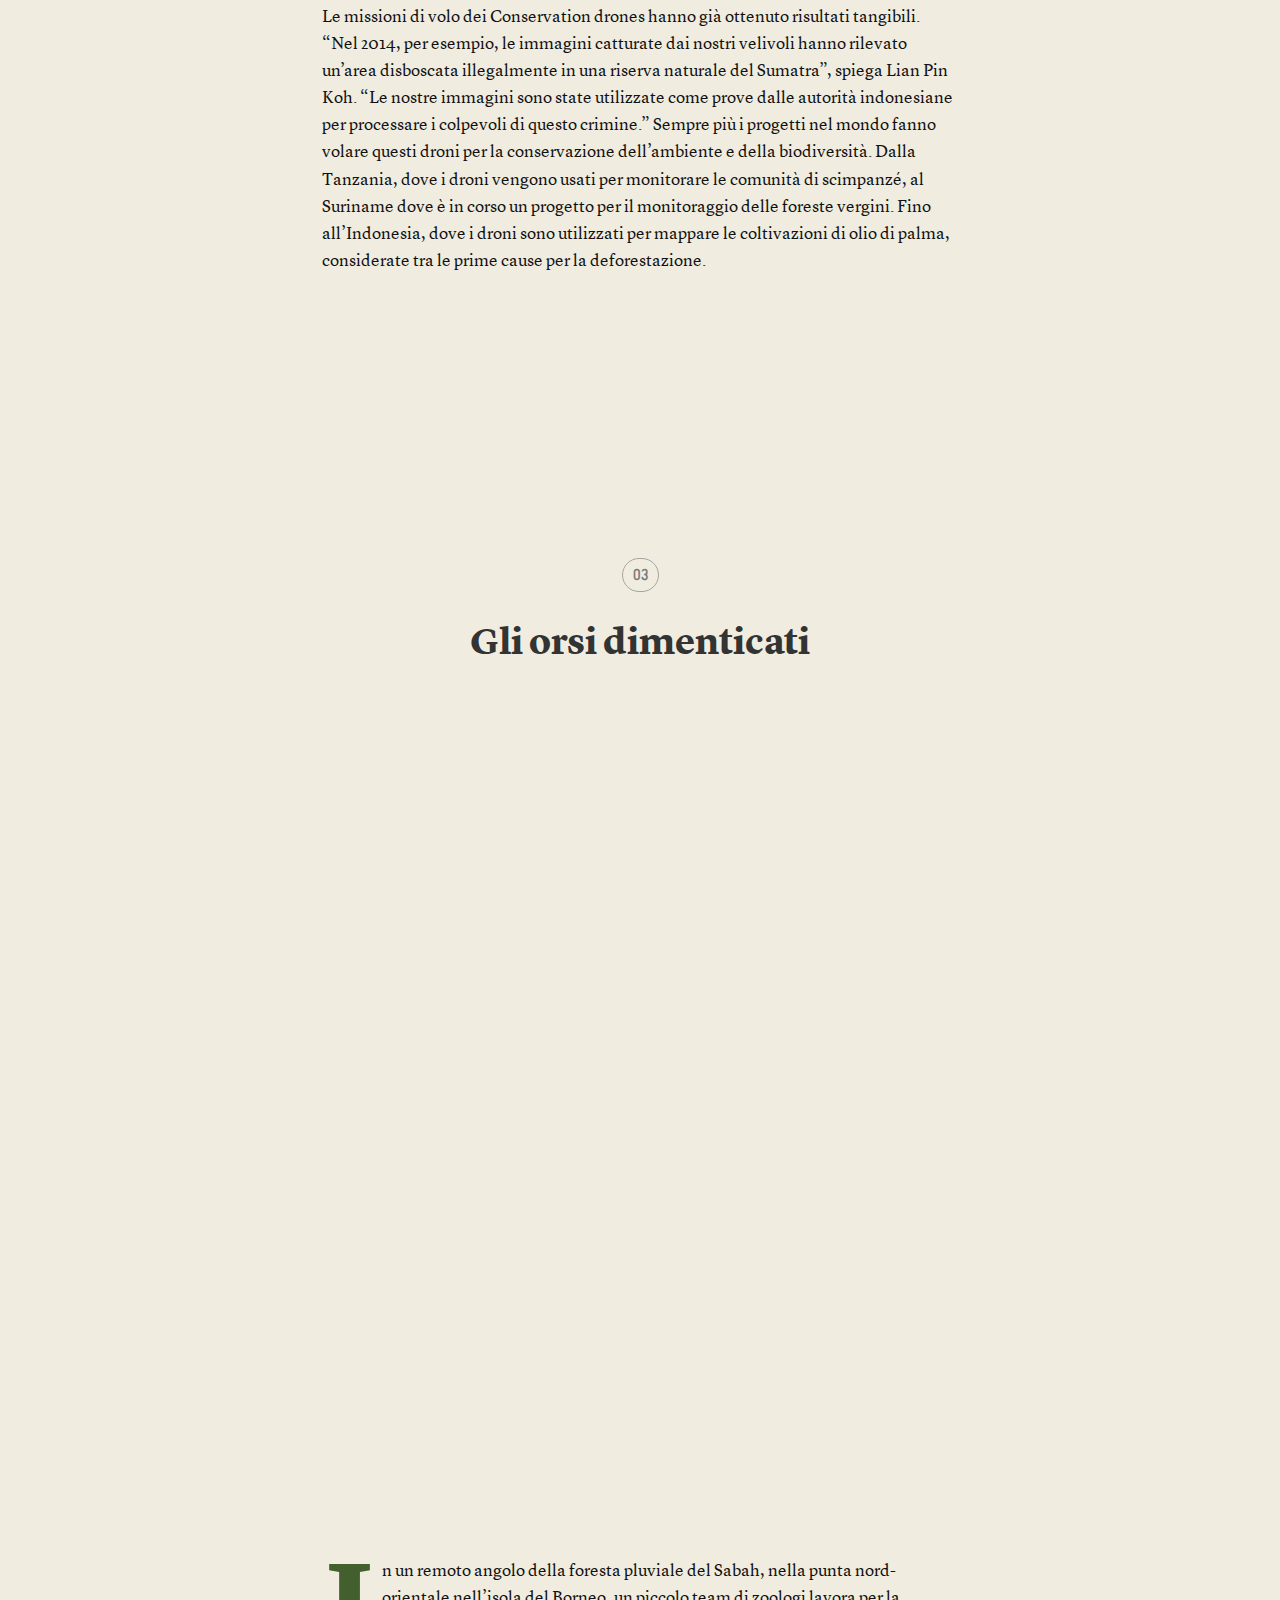
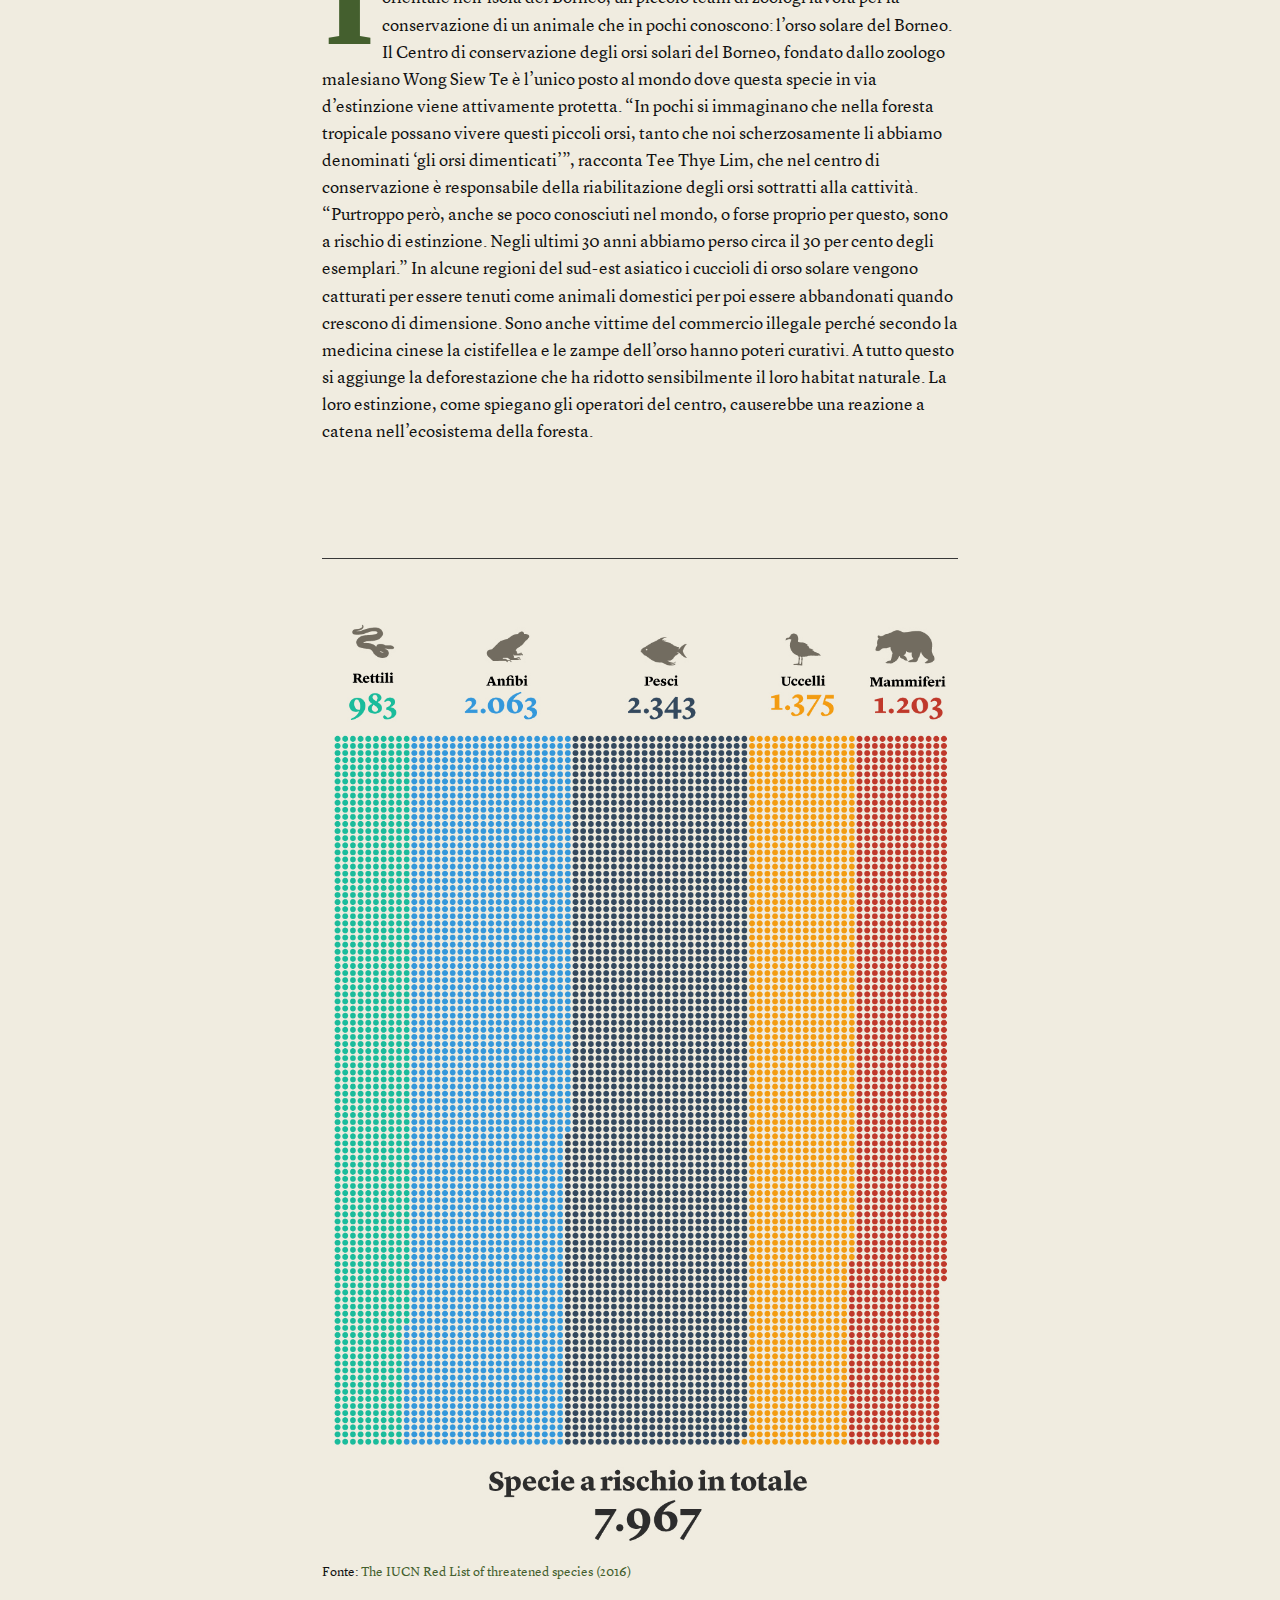
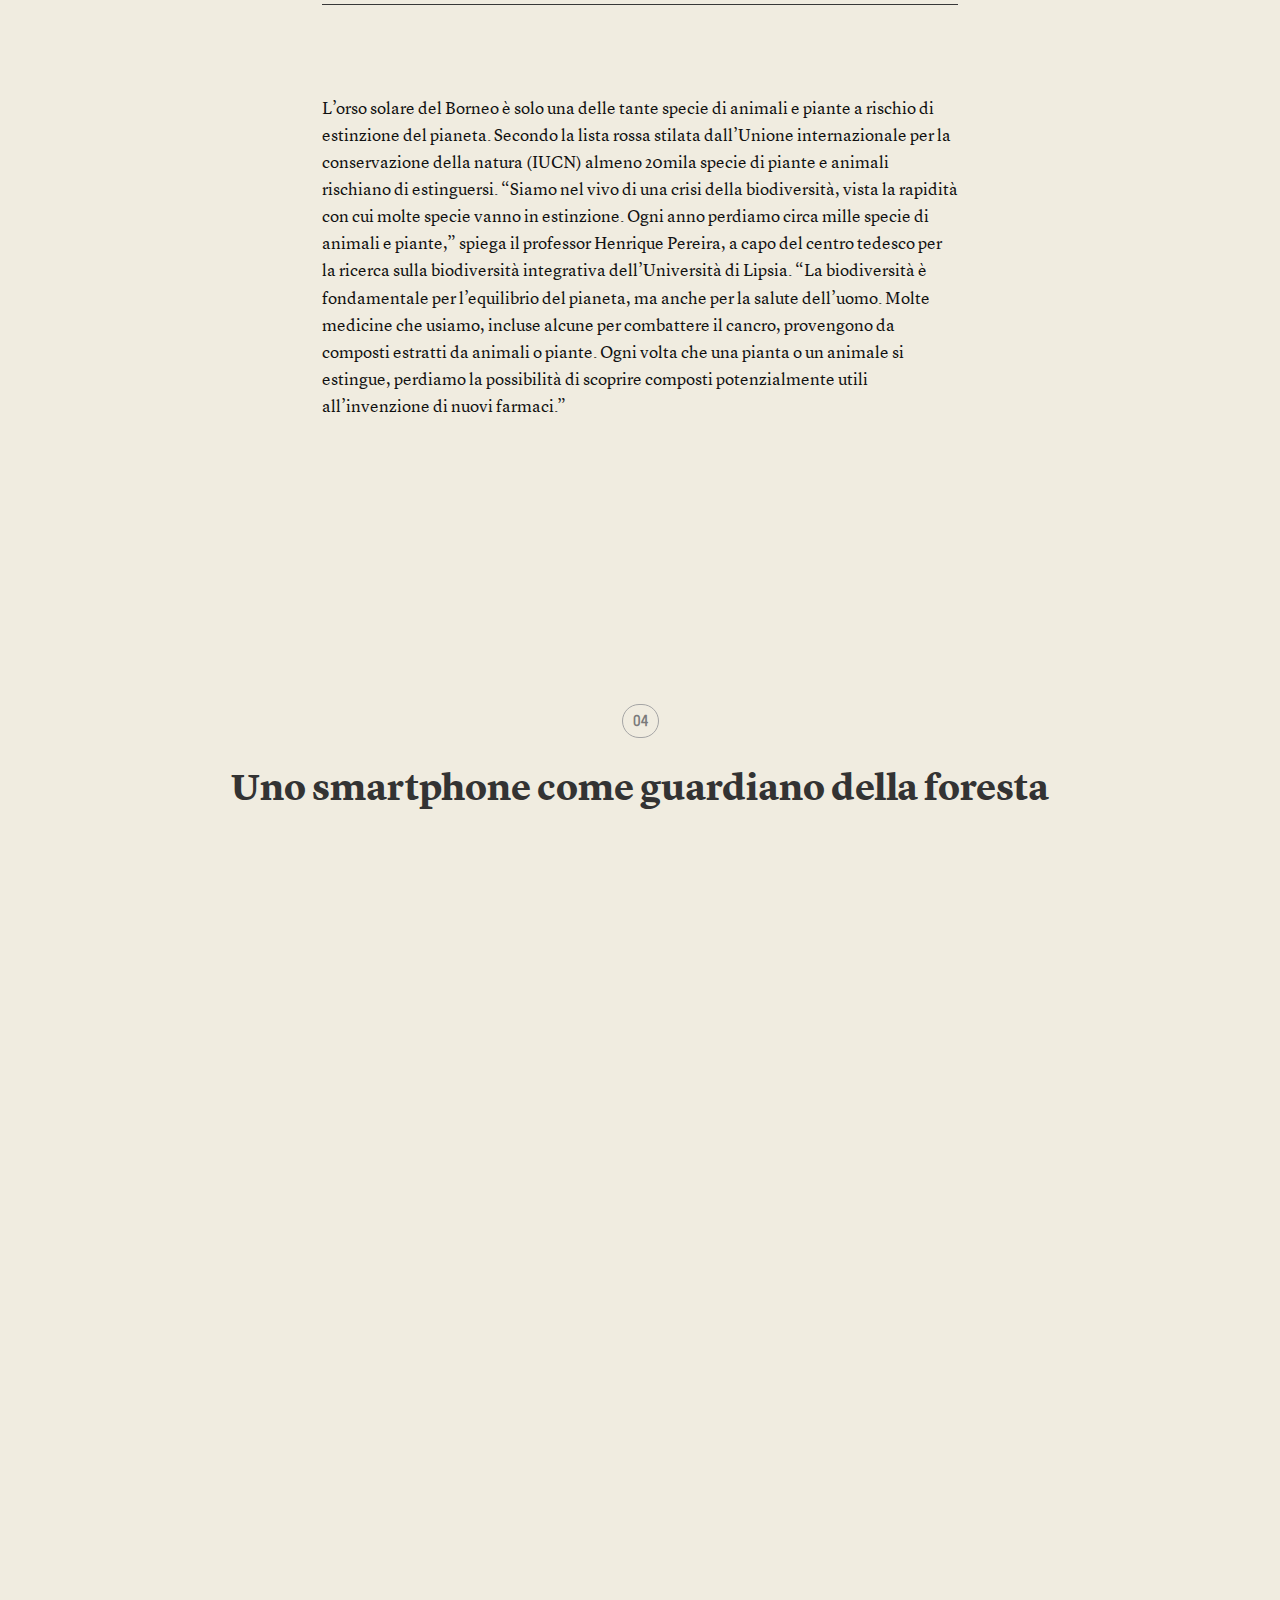
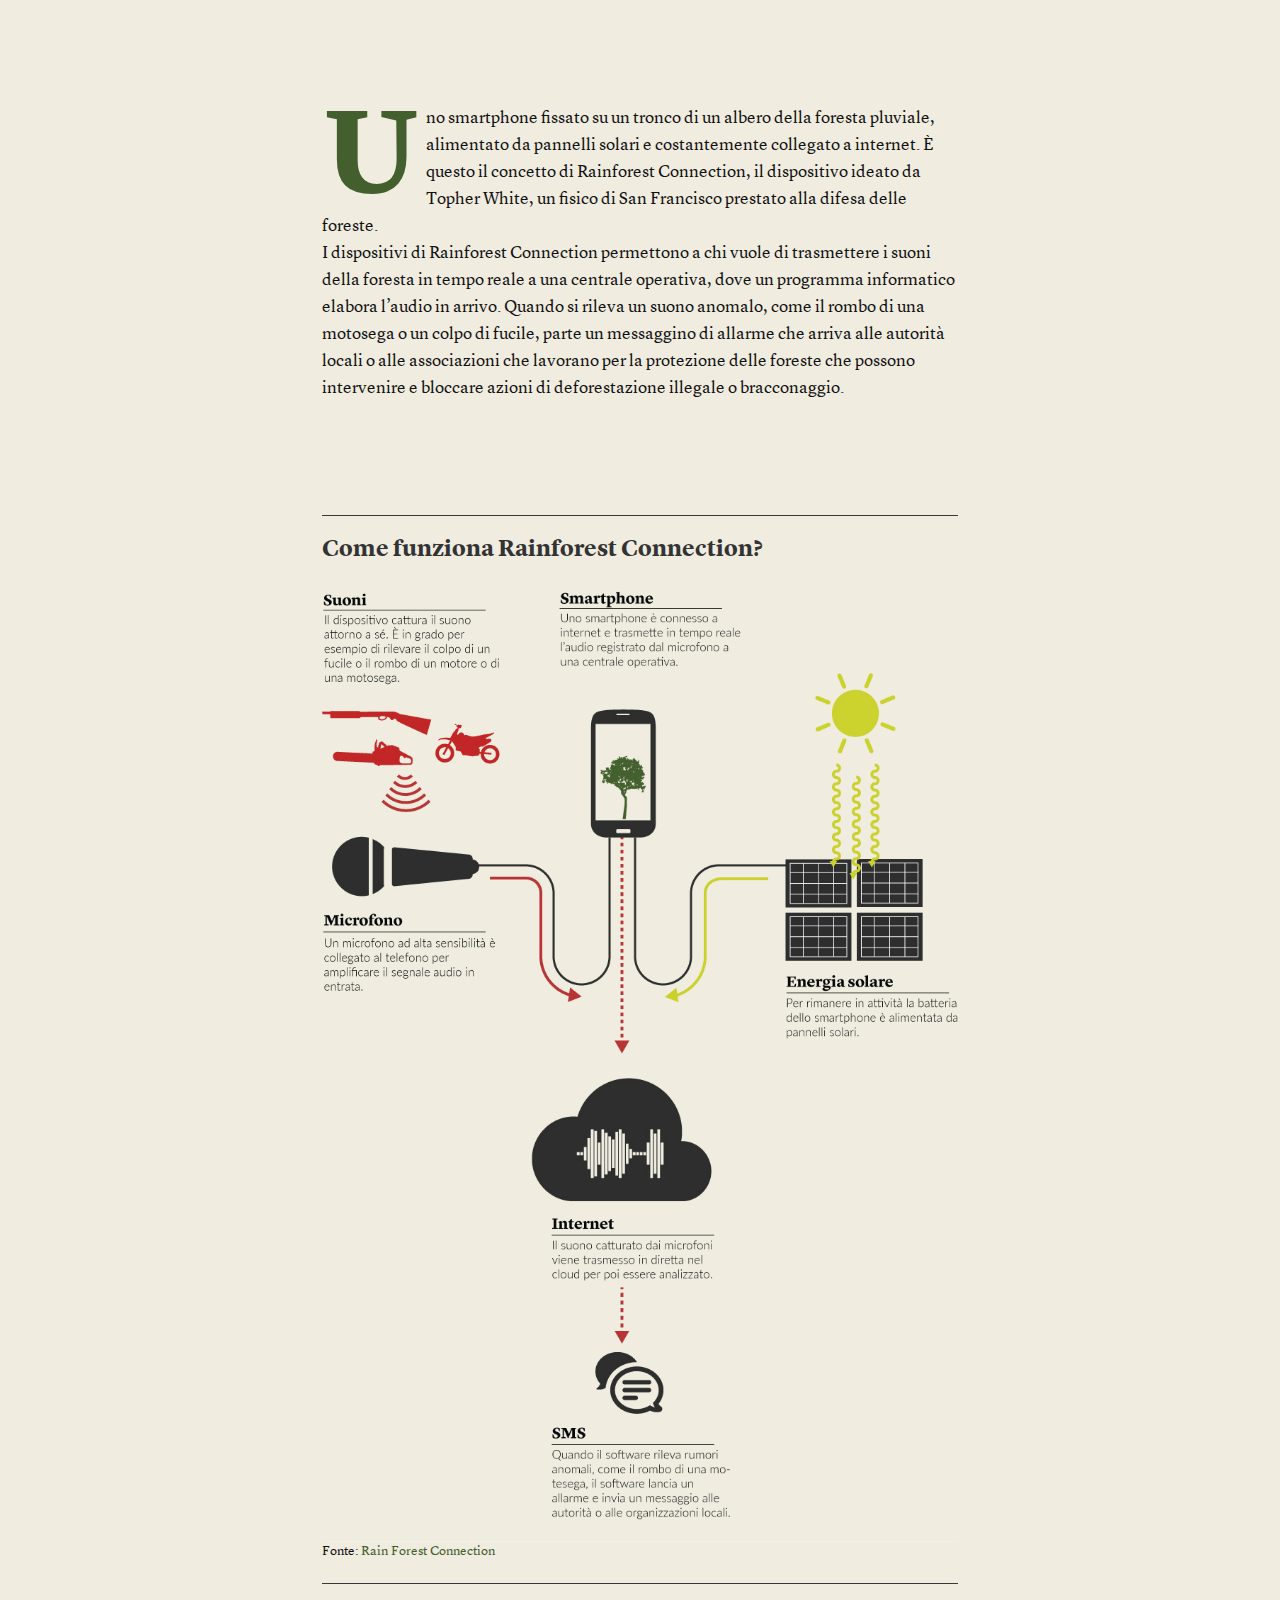
==== commit d61681c1: "dasdas" ====
--- a/index.html
+++ b/index.html
@@ -170,7 +170,7 @@
             </div>
         </div>
 
-        <img class="animated fadeIn logo-style" id="delay-02" src="images/logo_loe.png">
+        <img class="animated fadeIn logo-style" id="delay-02" src="images/logo_loe.jpg">
 
         <div class="row">
 
@@ -316,8 +316,8 @@
 
 
 
-            <div class="flex-video">
-                <iframe frameborder="0" class="juxtapose" width="100%" height="588" src="https://cdn.knightlab.com/libs/juxtapose/latest/embed/index.html?uid=8234250c-740c-11e6-b53e-0edaf8f81e27"></iframe>
+            <div class="flex-video-03">
+                <iframe frameborder="0" class="juxtapose" width="100%" height="788" src="https://cdn.knightlab.com/libs/juxtapose/latest/embed/index.html?uid=8234250c-740c-11e6-b53e-0edaf8f81e27"></iframe>
             </div>
 
             <p class="sottotitolo">Un’area del Parco nazionale di Gunung Leuser in Indonesia è stata disboscata illegalmente e rilevata dal team di Conservation drones. Una striscia di alberi e vegetazione è stata lasciata lungo del fiume per nascondere l’area disboscata.
@@ -504,7 +504,7 @@
                     <a href="#top"><h6>Lungs of the Earth</h6></a>
                     <br />
                     <center>
-                        <a href="#top"><img src="images/logo_smaller.png"></a>
+                        <a href="#top"><img src="images/logo_smaller.jpg"></a>
                     </center>
 
                     <br />
--- a/css/style.css
+++ b/css/style.css
@@ -20,7 +20,7 @@
         width: 20px;
     }
     p.quote {
-        background-image: url(../images/quote_small.jpg);
+        background-image: url(../images/quote_small.png);
         background-repeat: no-repeat;
         font-size: 18px;
         padding: 0 10px 0 50px;
@@ -319,7 +319,7 @@
     color: #445f2e
 }
 .quote {
-    background-image: url(../images/quote.jpg);
+    background-image: url(../images/quote.png);
     background-repeat: no-repeat;
     font-size: 23px;
     padding: 0 30px 0 100px
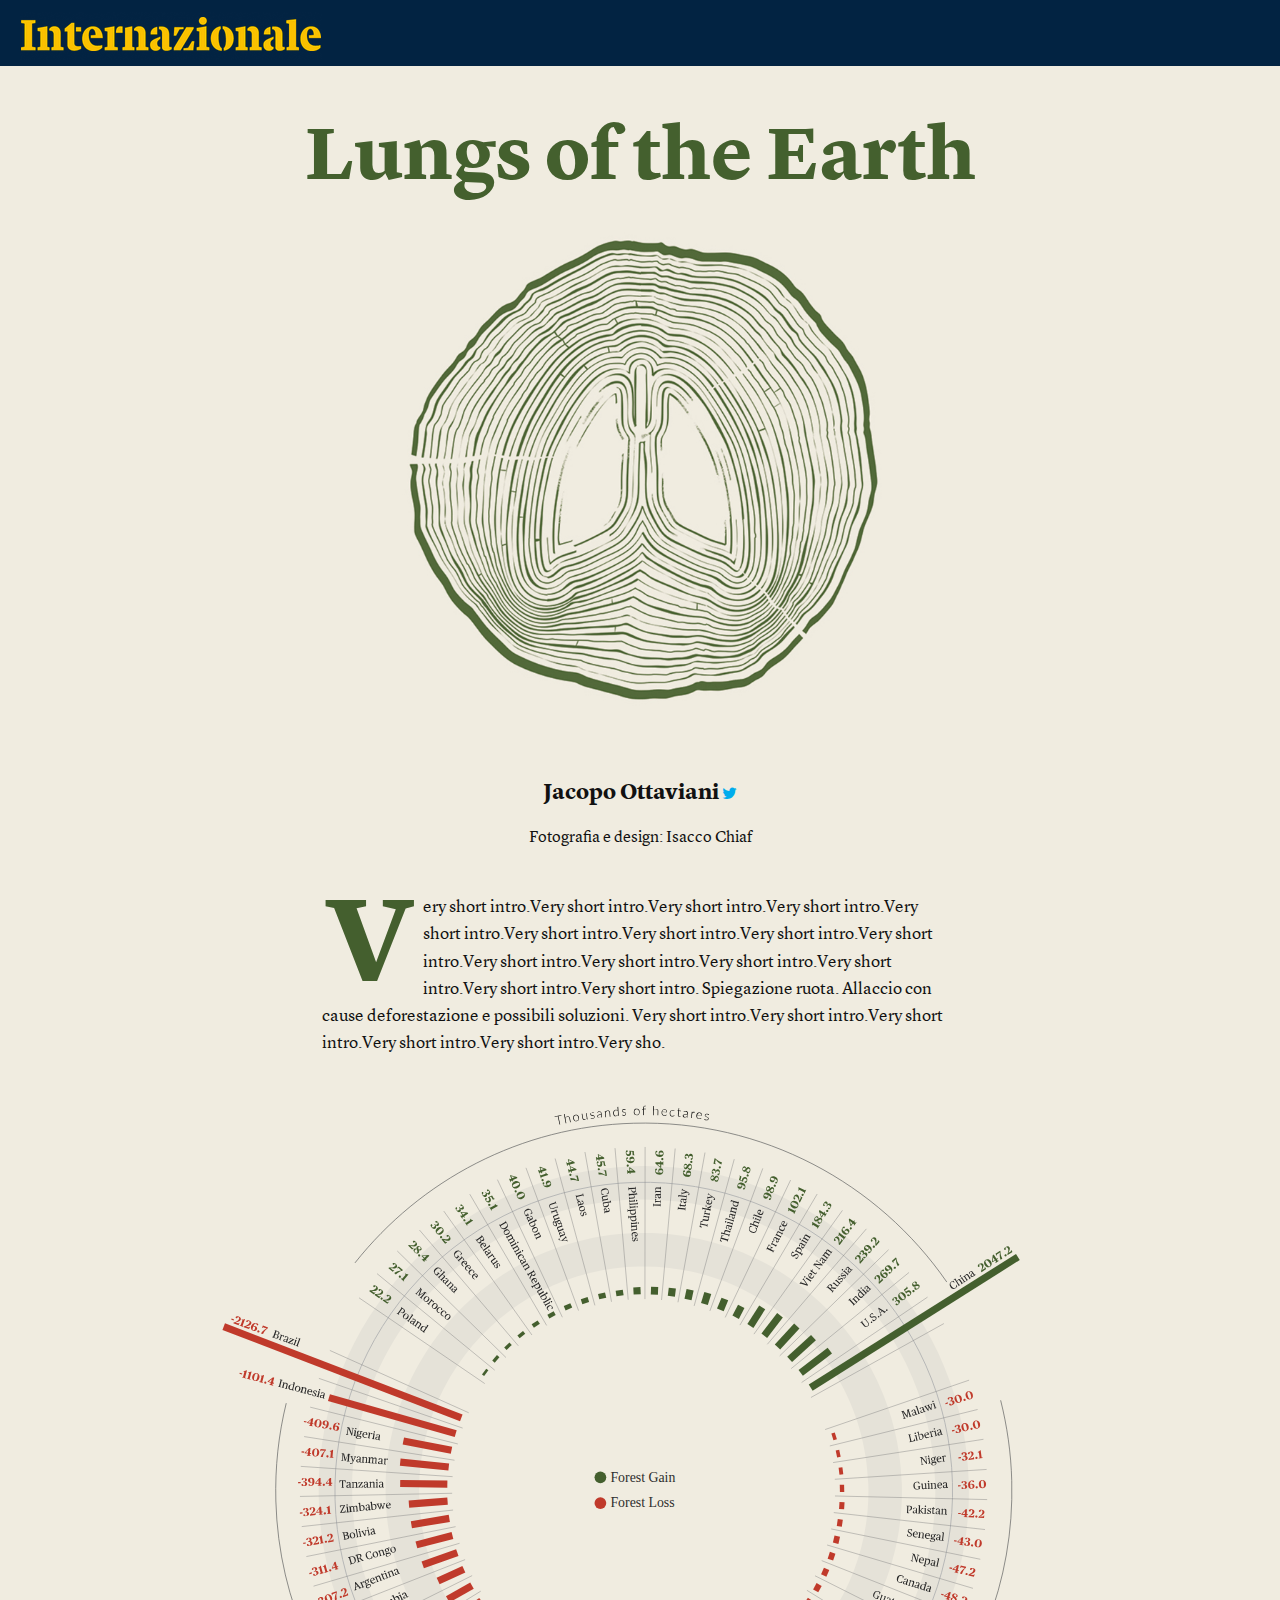
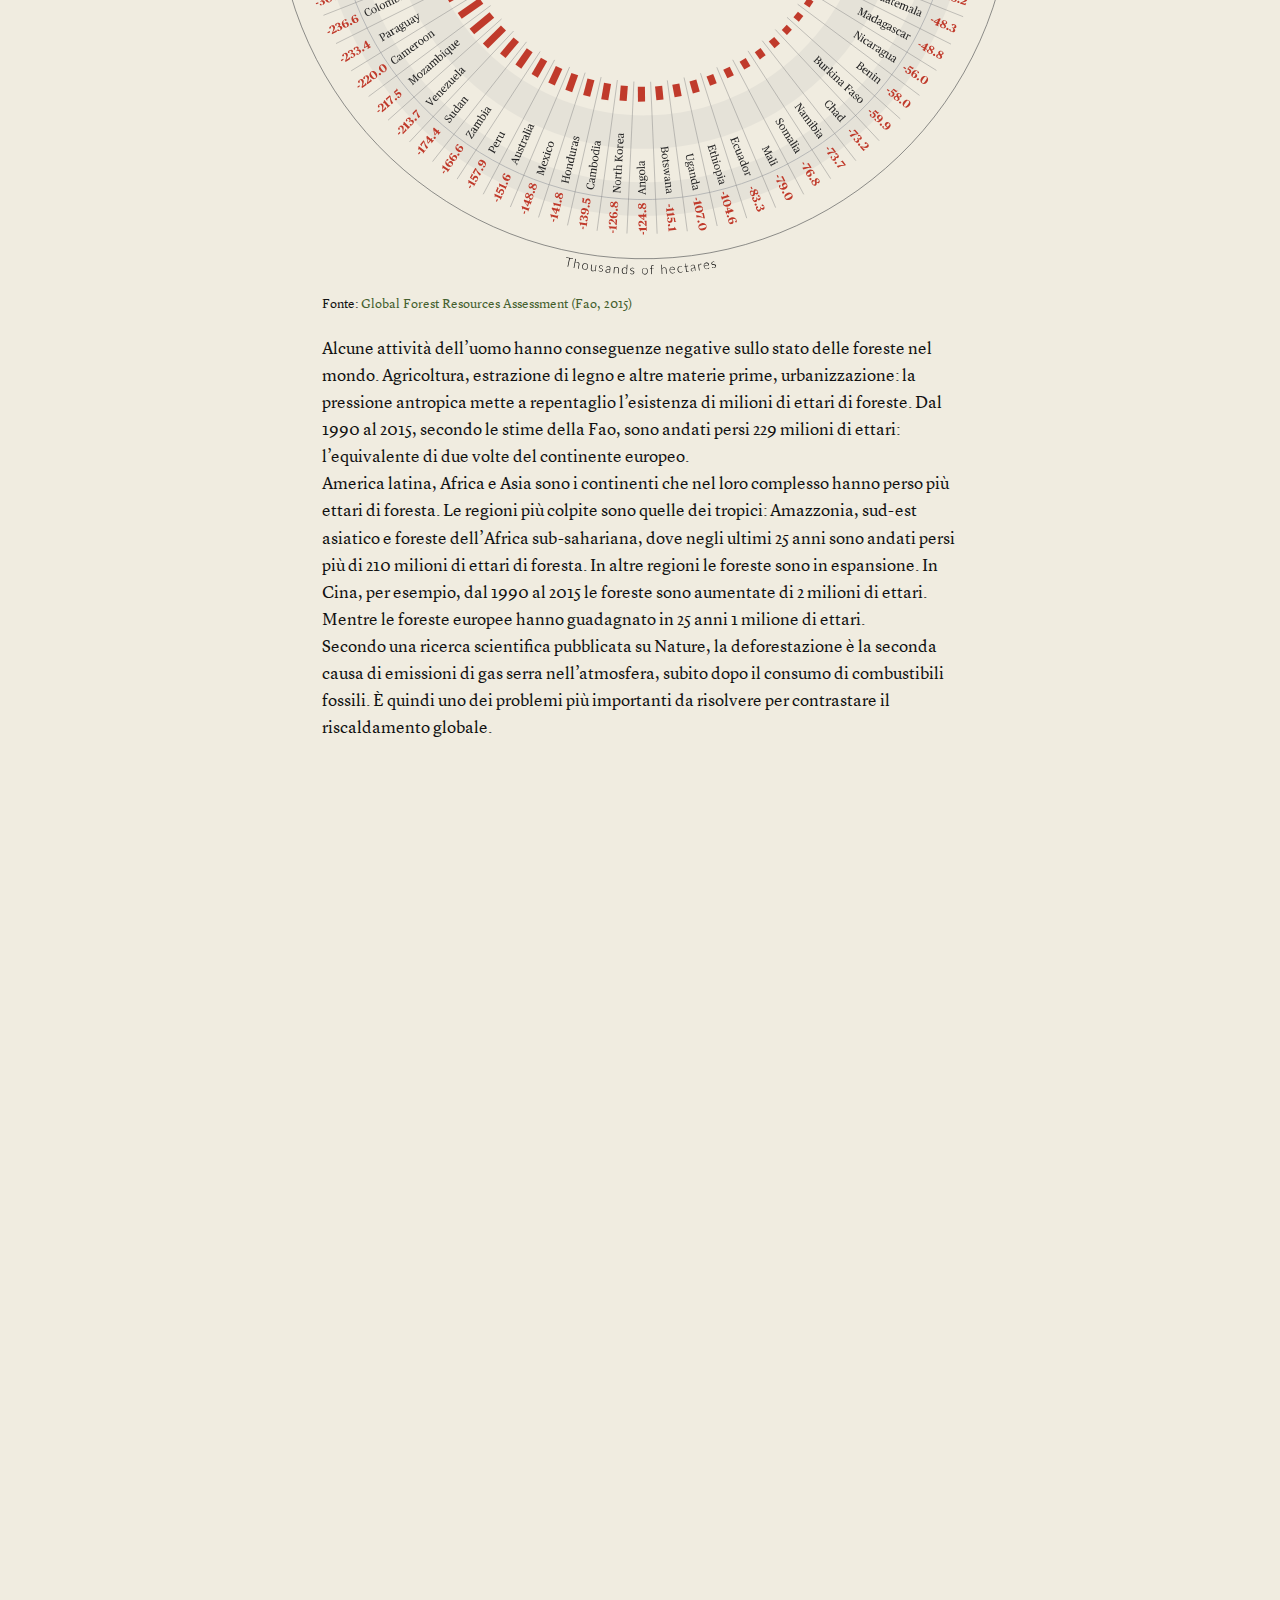
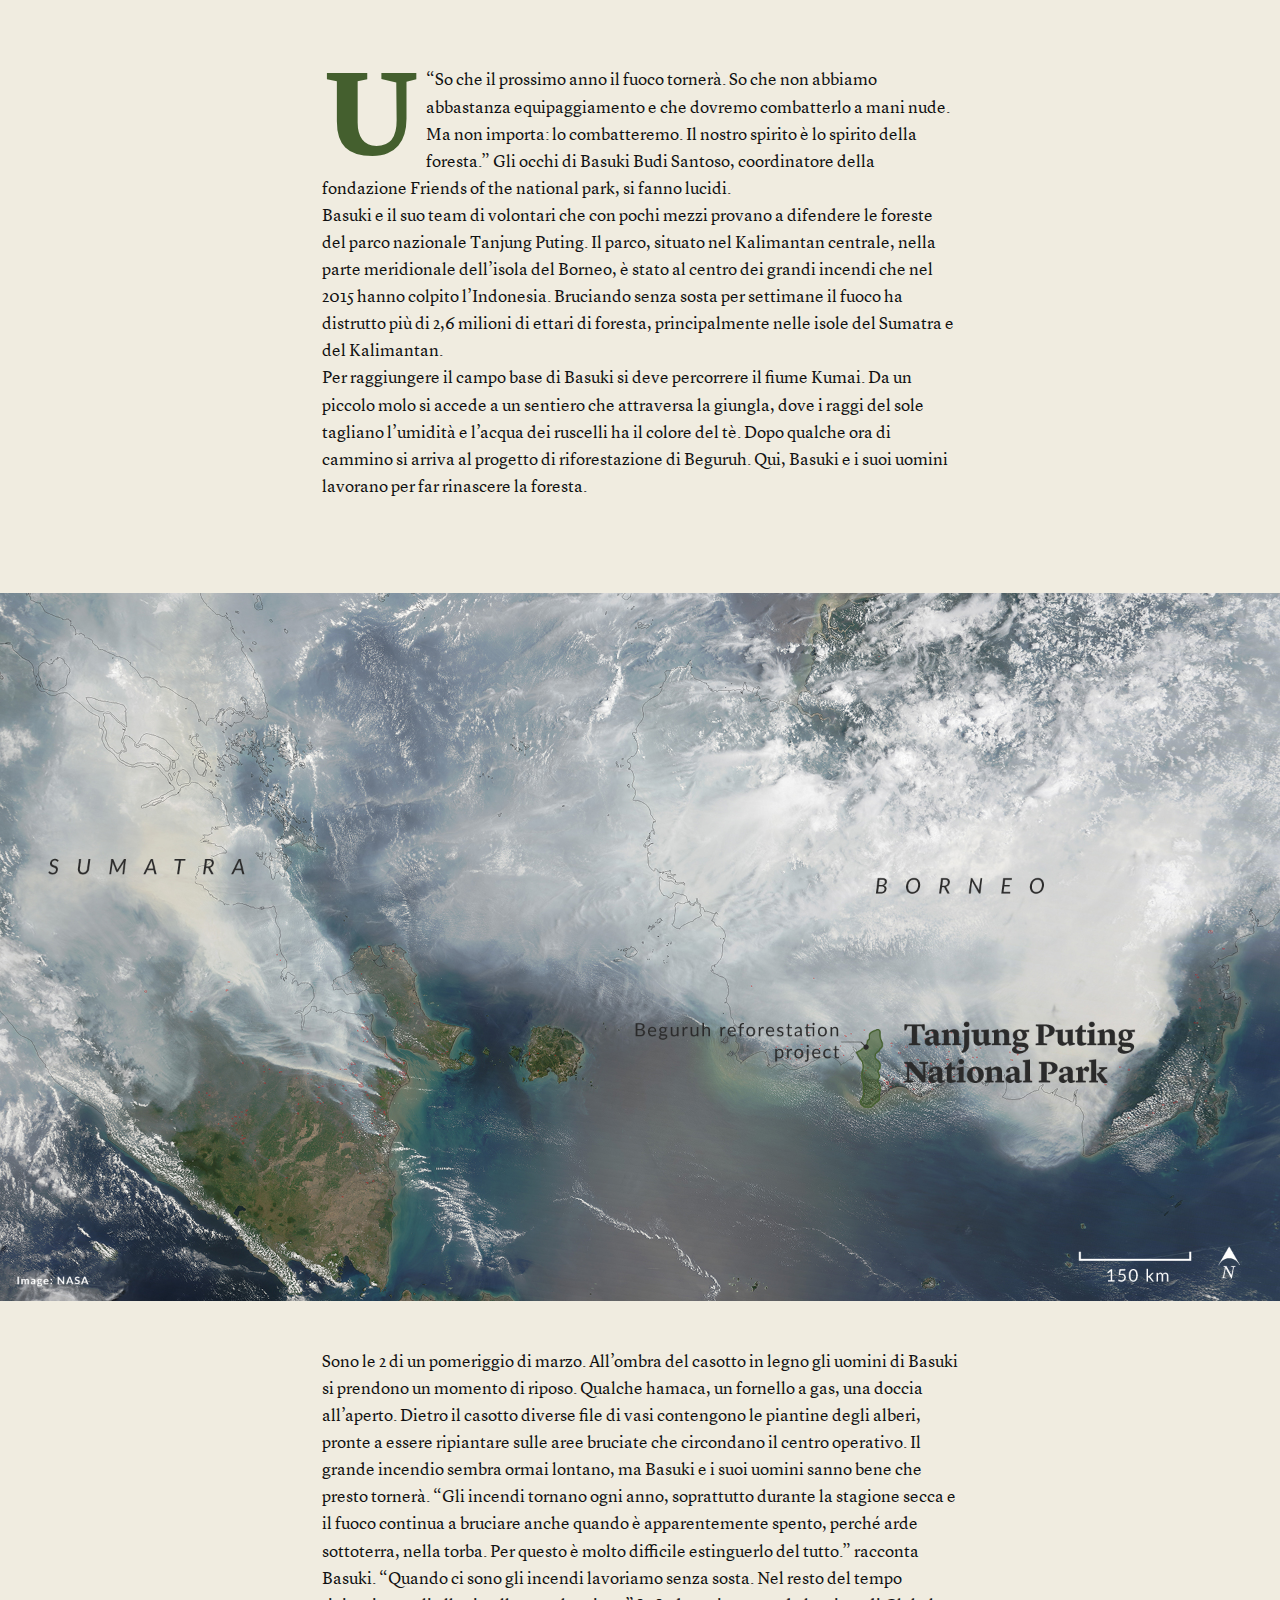
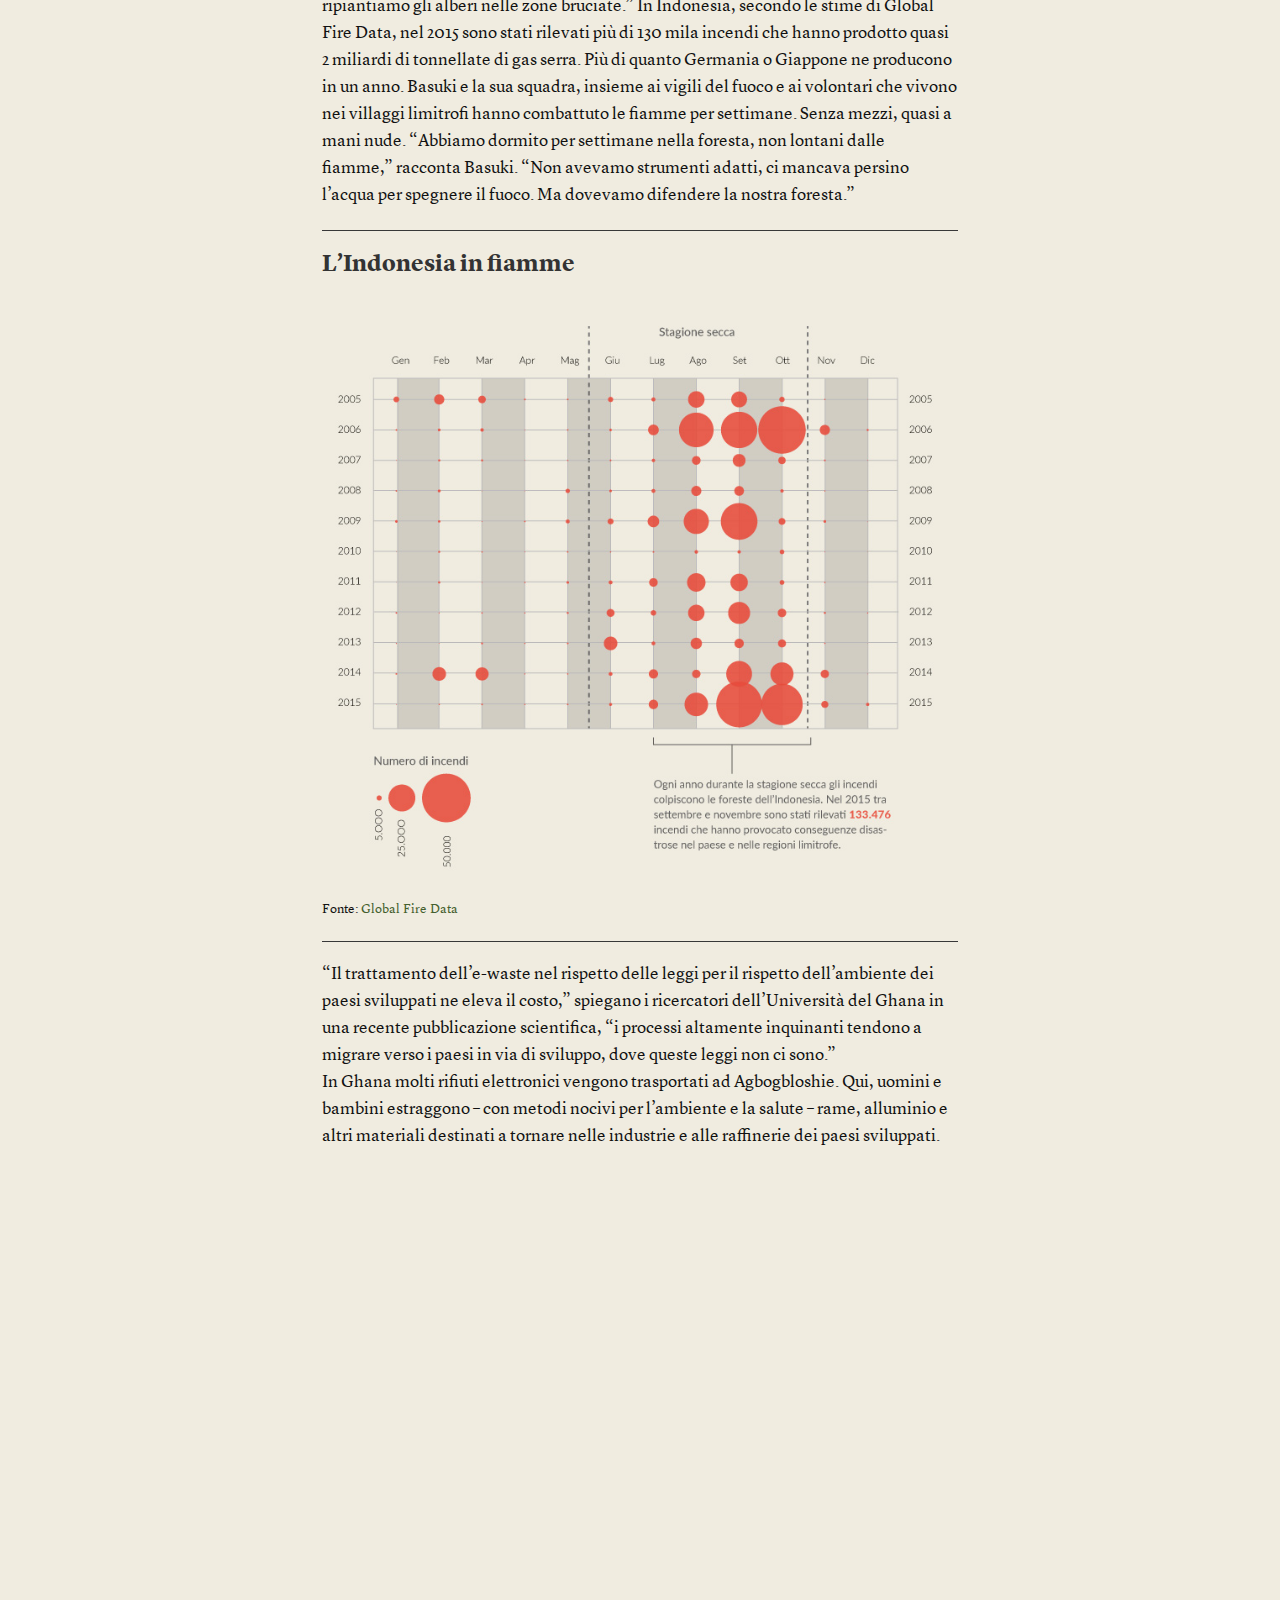
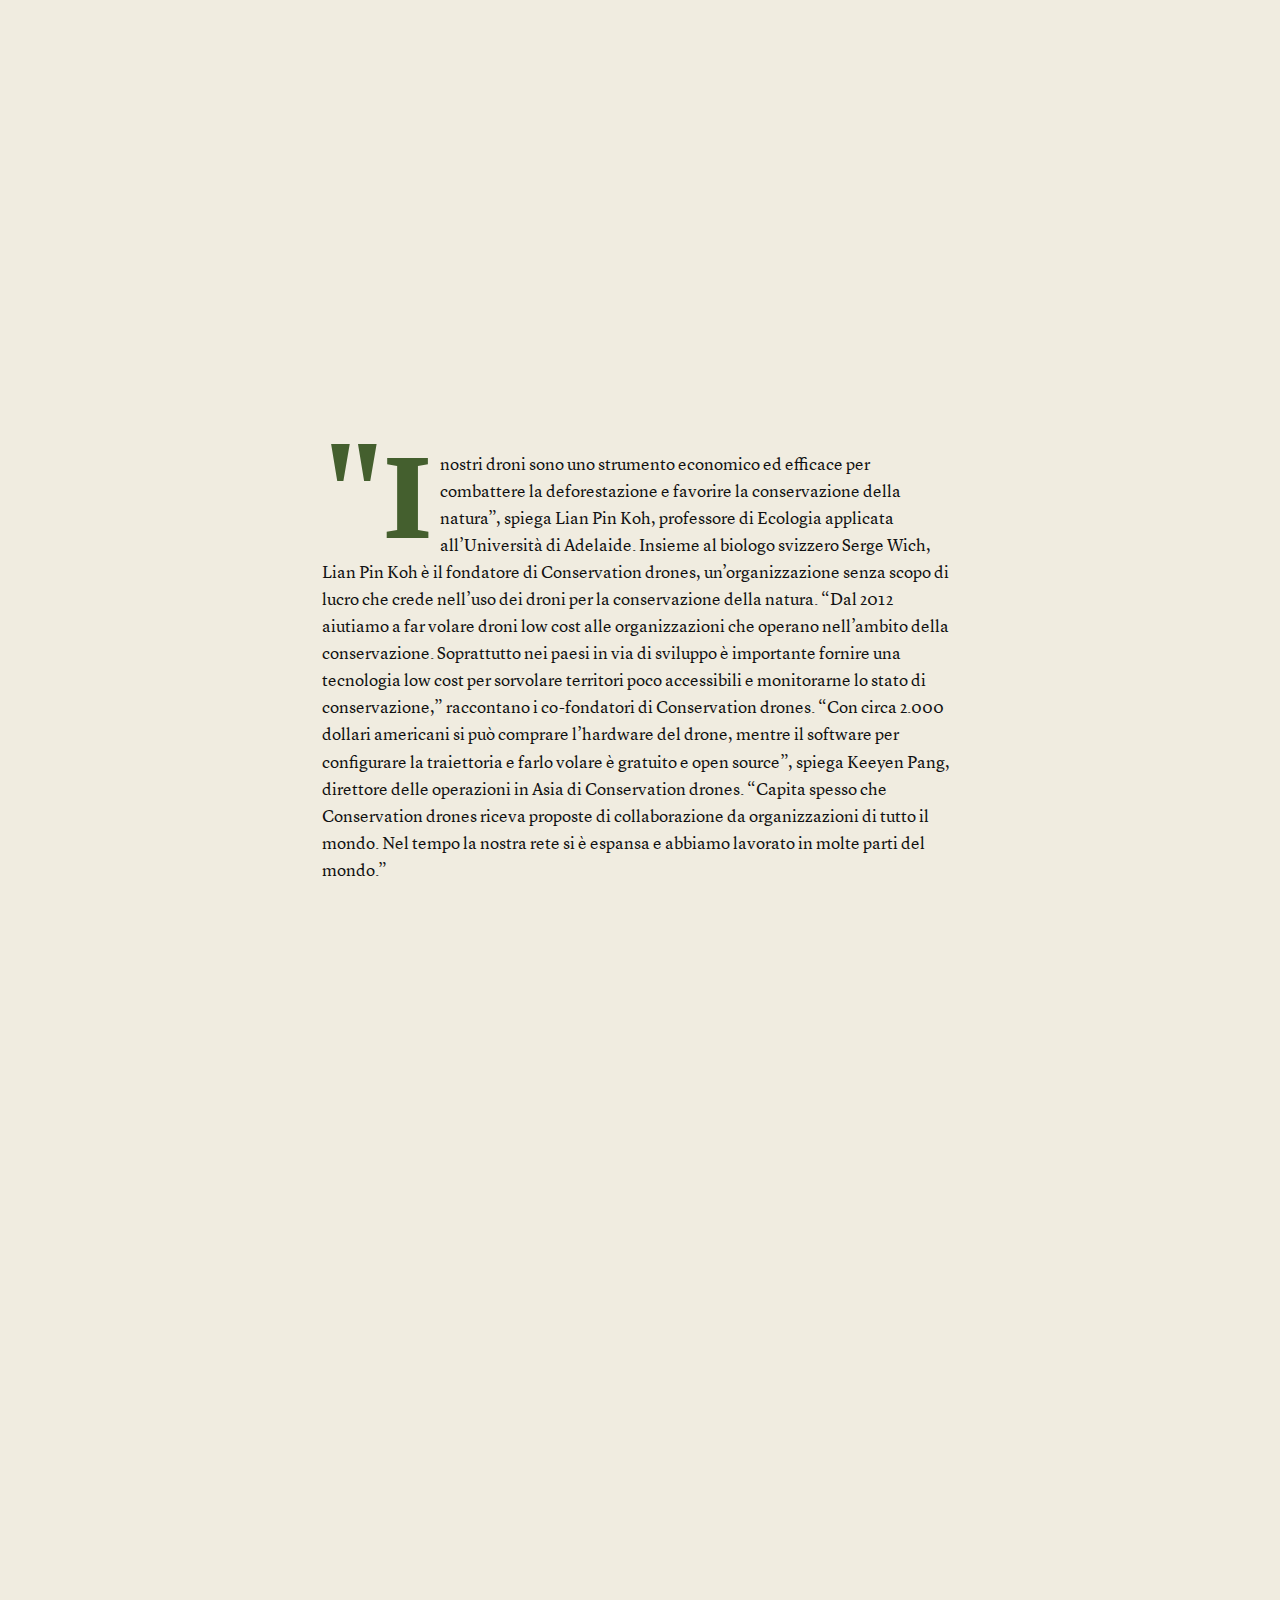
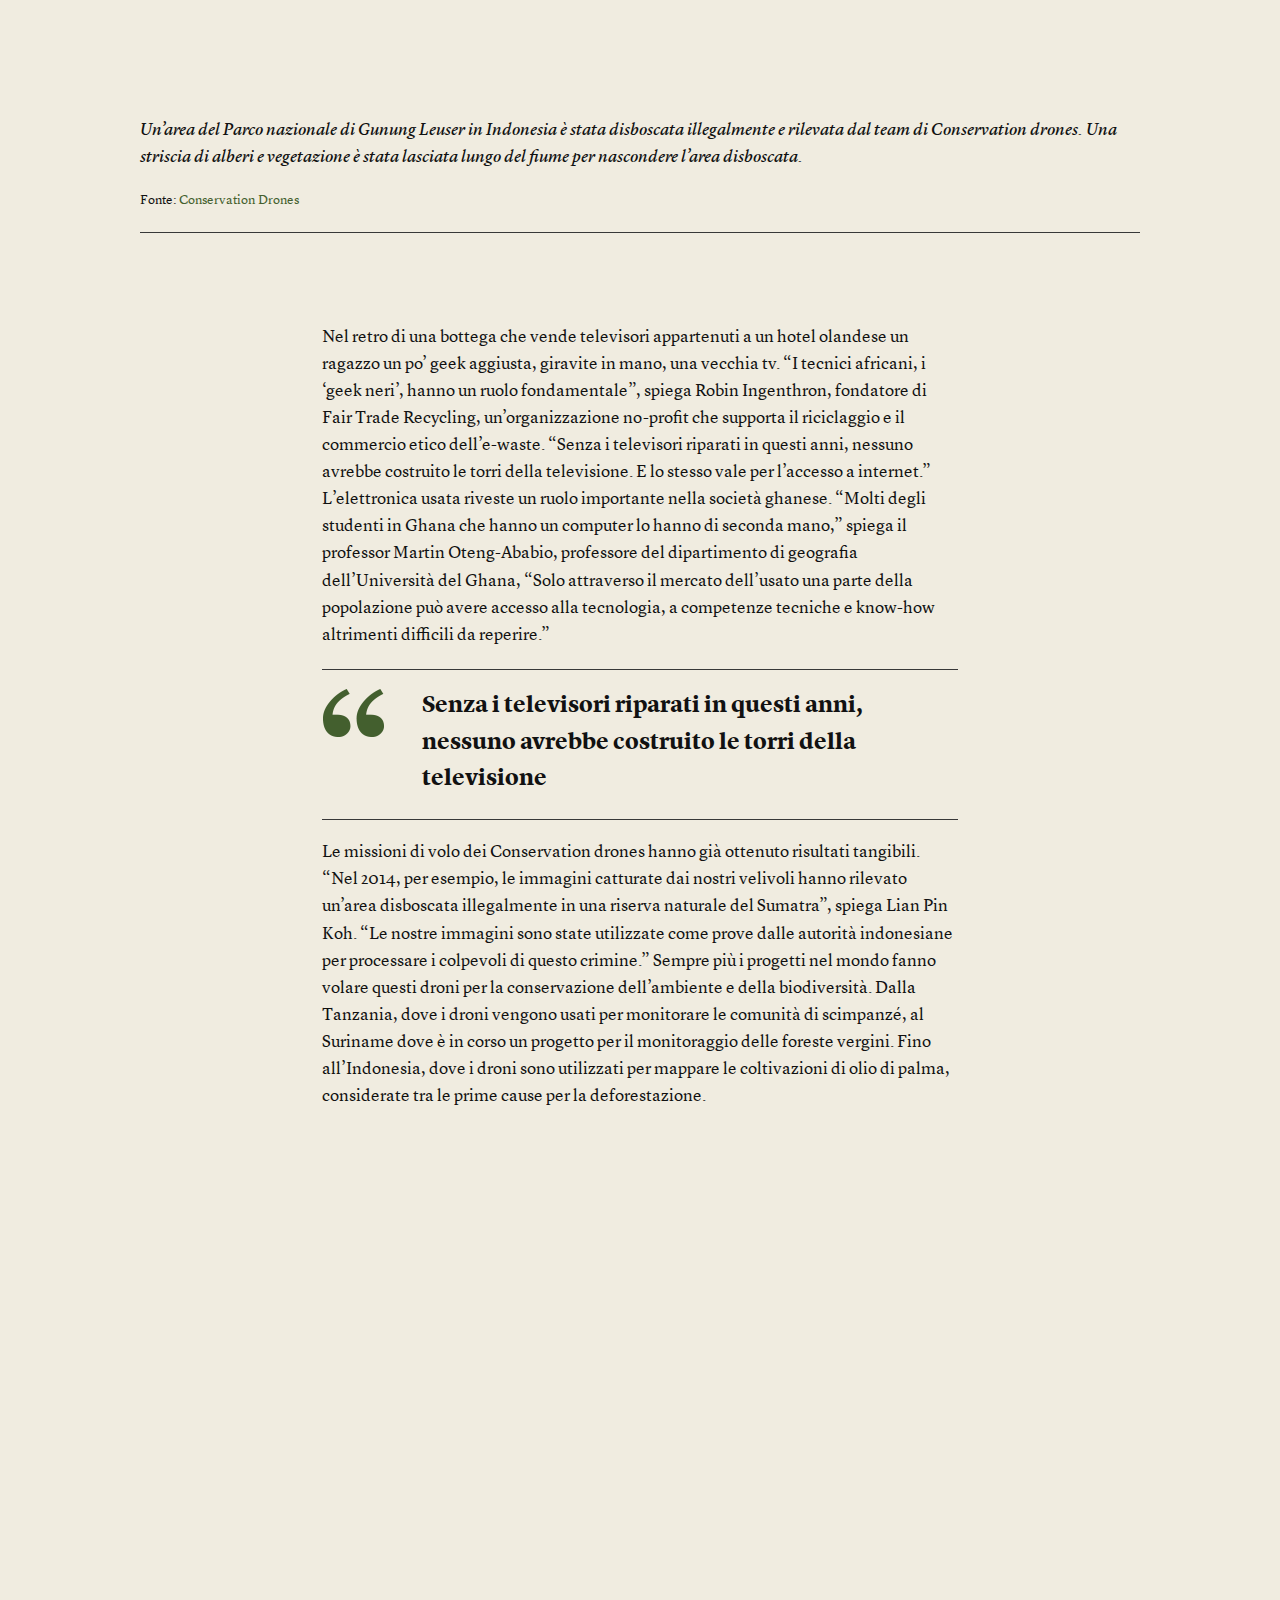
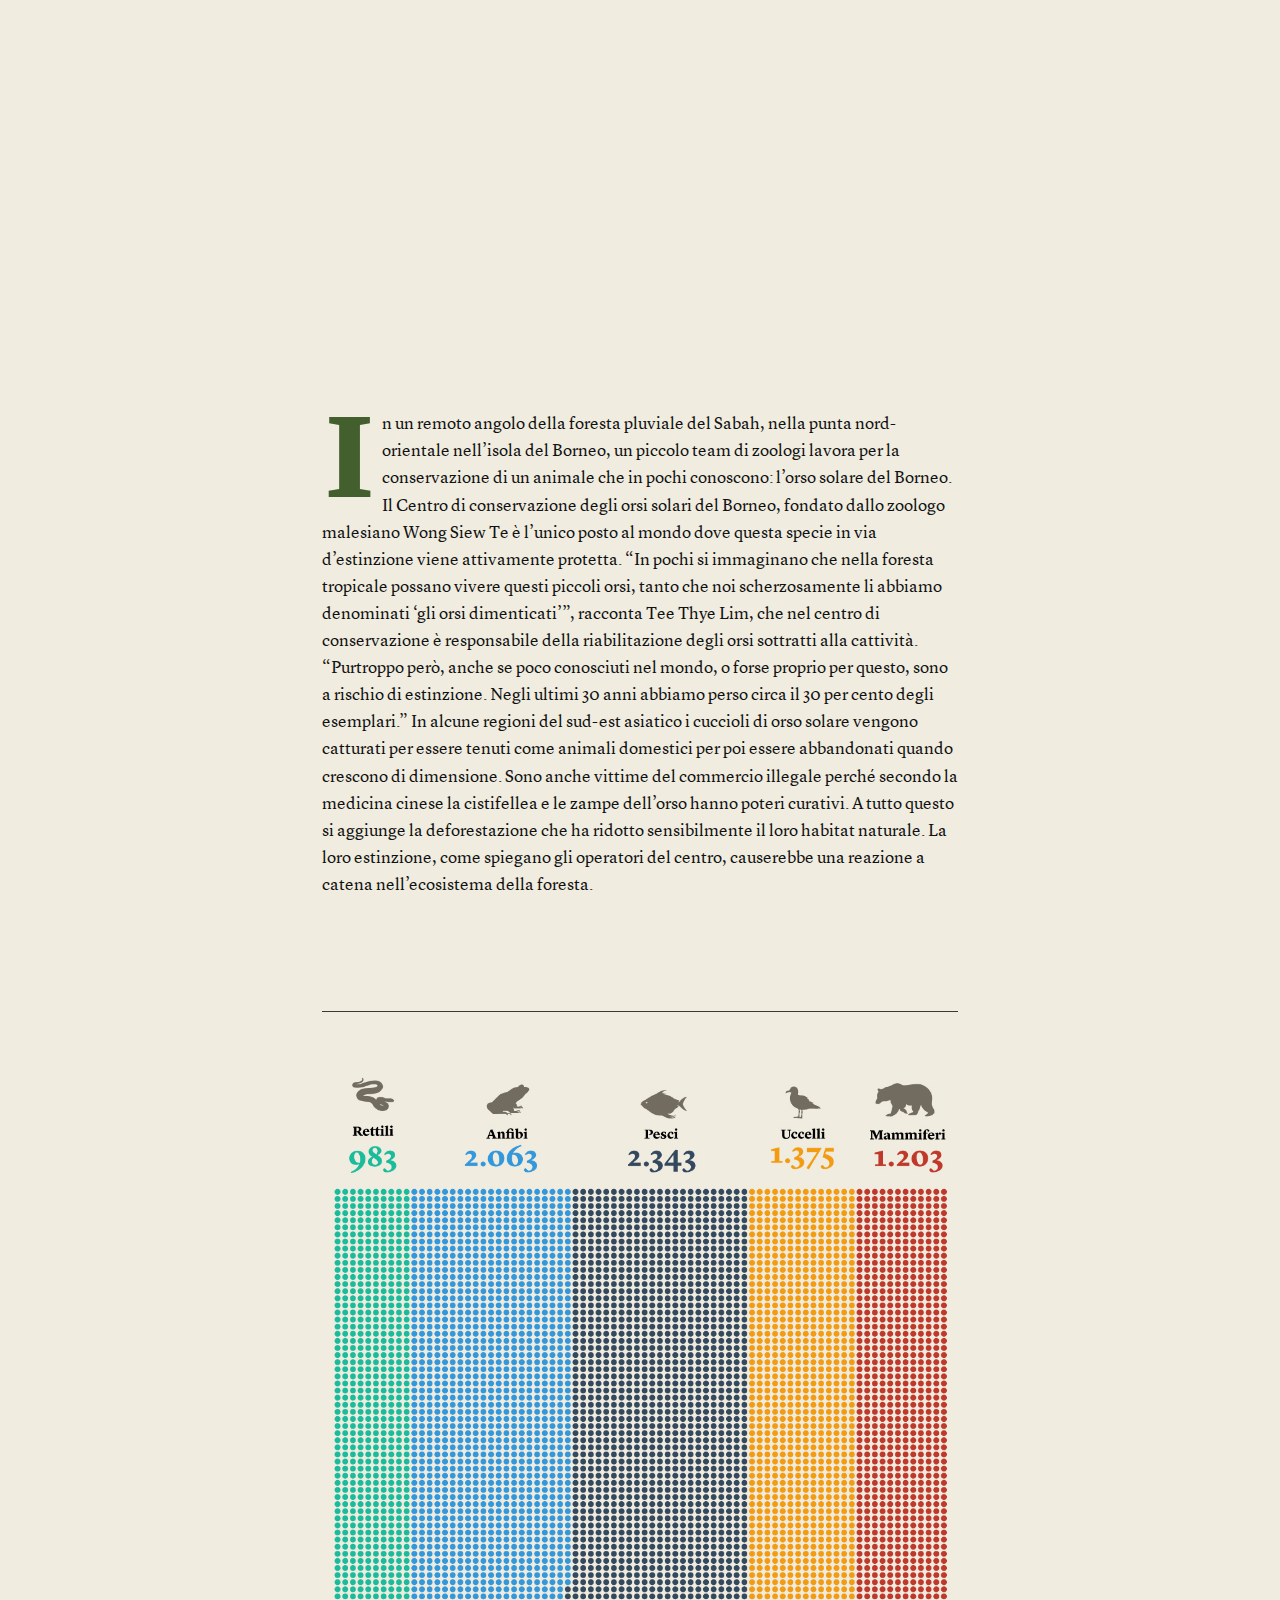
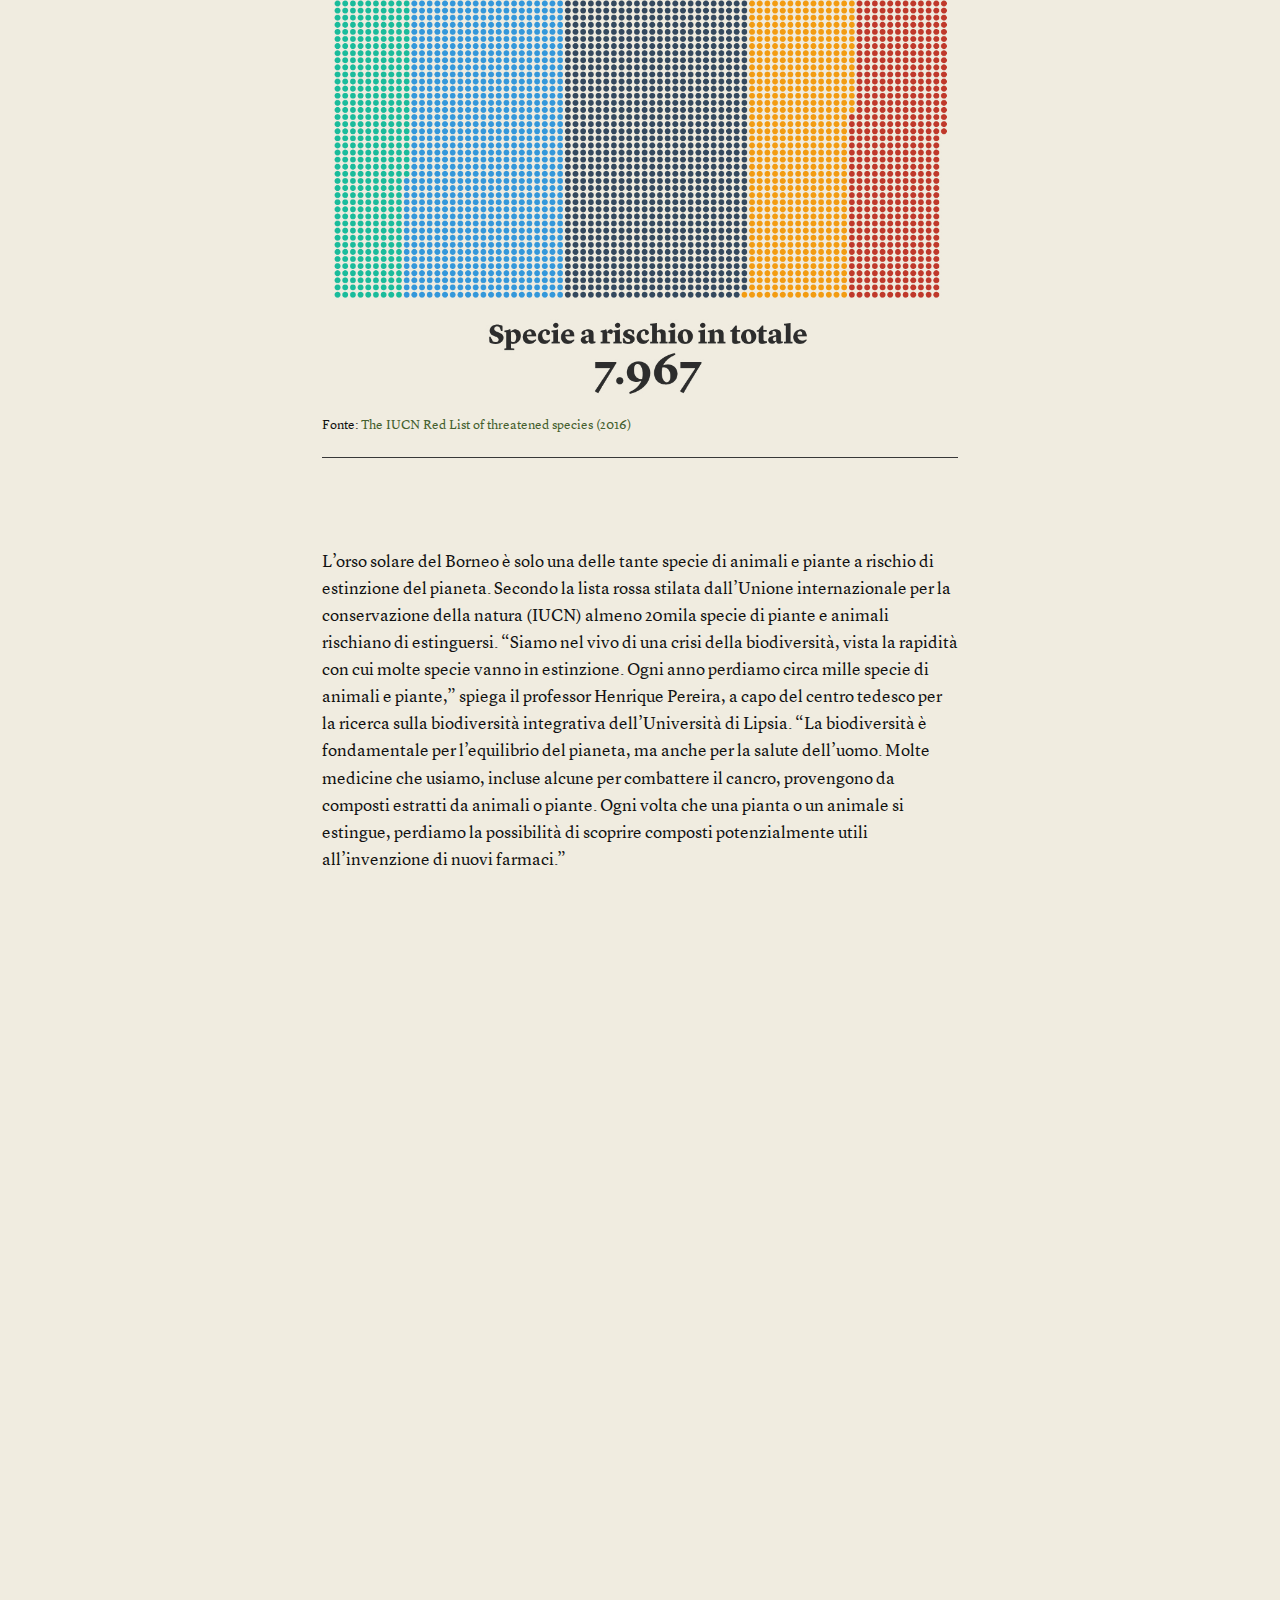
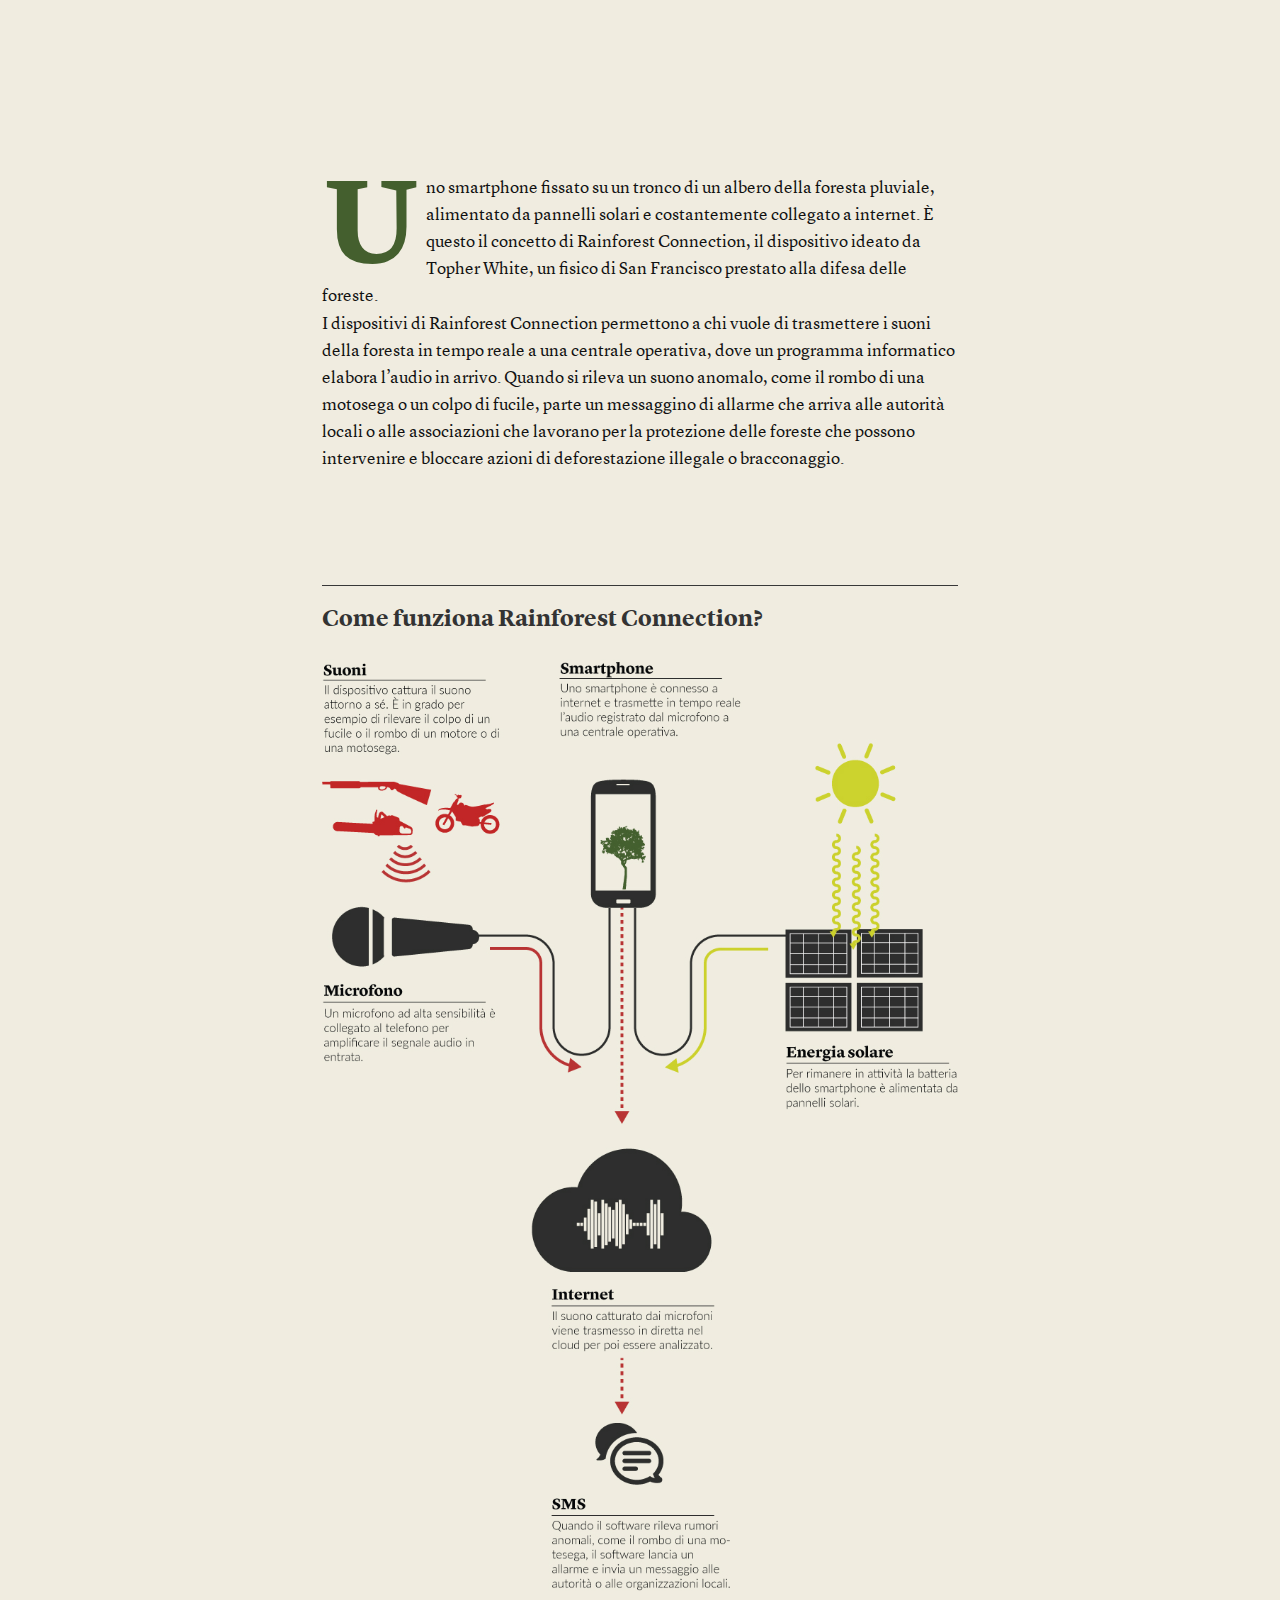
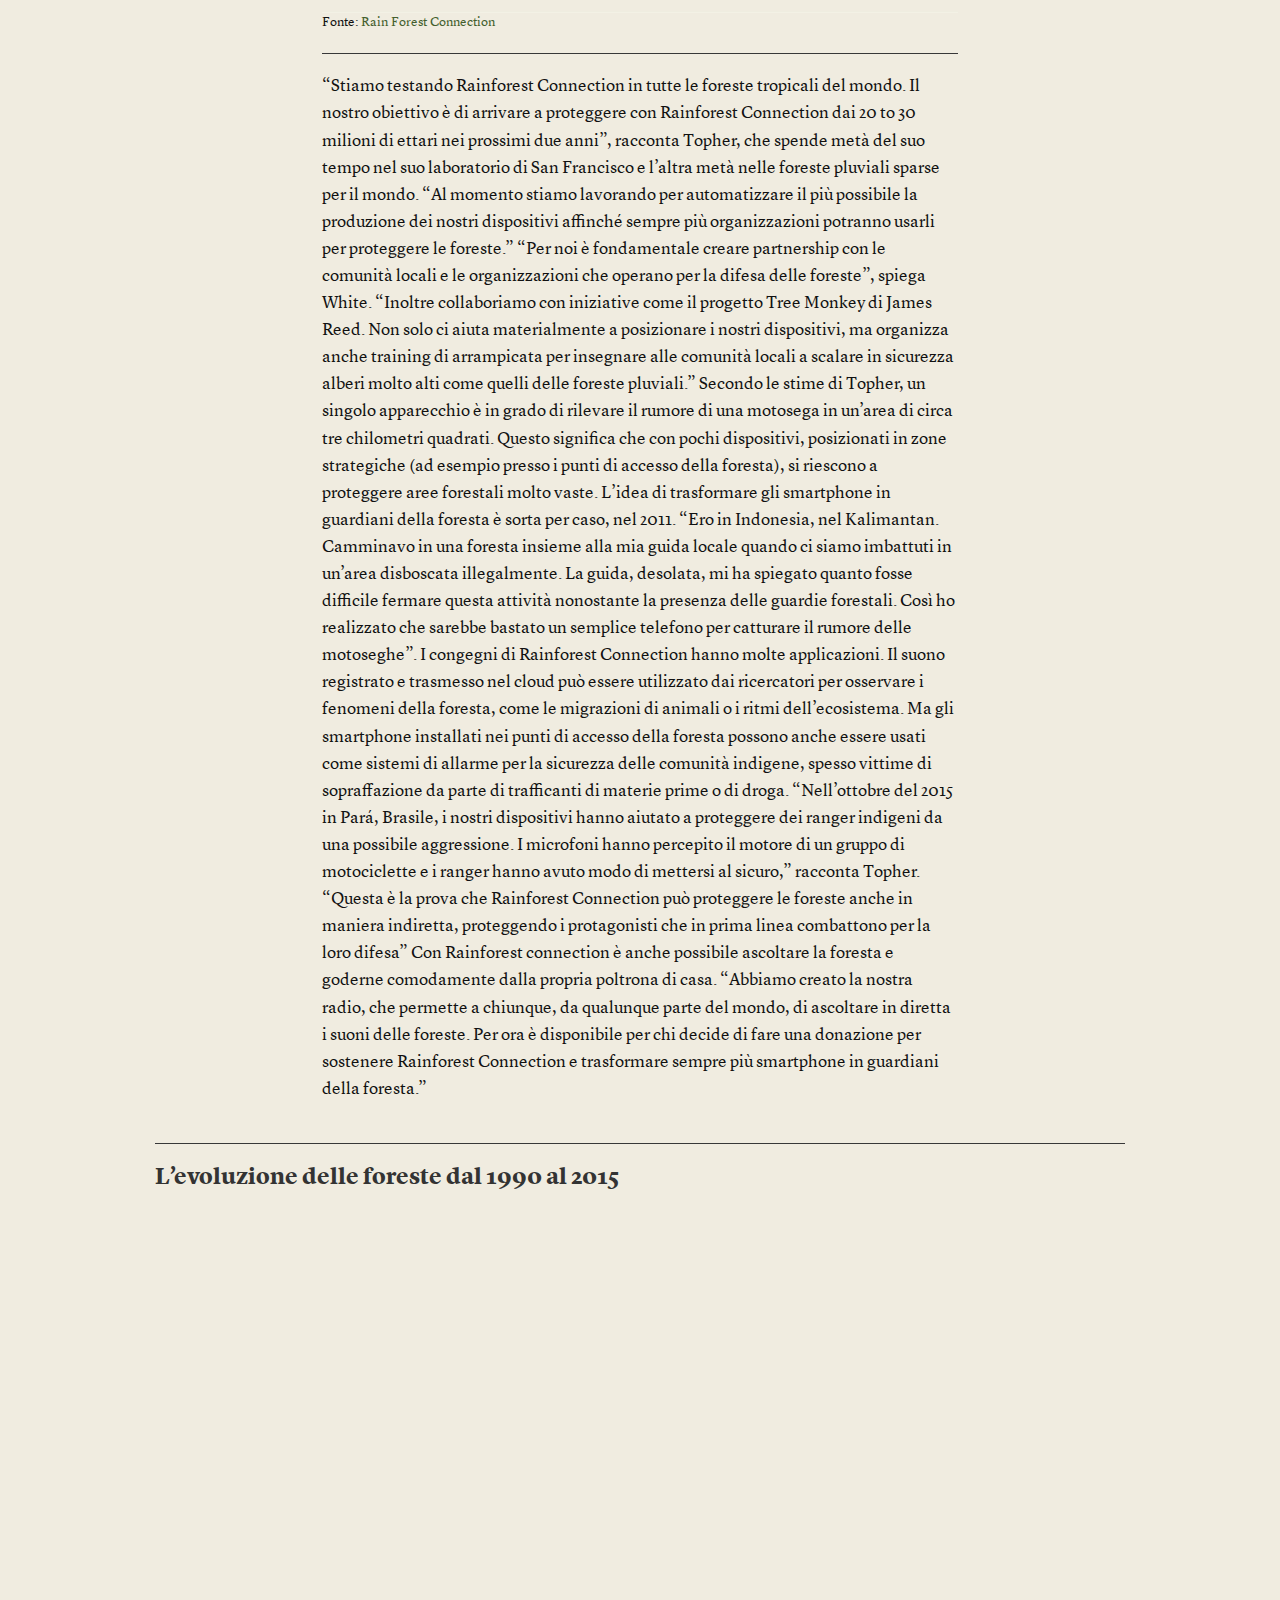
==== commit a233e7ee: "fasad" ====
--- a/index.html
+++ b/index.html
@@ -216,19 +216,25 @@
         </div>
 
 
-        <div class="row title-chapter-page">
-            <div class="large-12 columns">
-
-                <h3><small>01</small><br/></h3>
-                <br/>
-                <h2>Sulla linea del fuoco</h2>
-
-
-            </div>
-        </div>
+        <!--
+       <div class="row title-chapter-page">
+    <div class="large-12 columns">
+
+        <h3><small>01</small><br/></h3>
+        <br/>
+        <h2>Sulla linea del fuoco</h2>
+
+
+    </div>
+</div>
+-->
+        <br>
+        <br>
+        <br>
+        <br>
 
         <div class="flex-video widescreen vimeo" id="fuoco">
-            <iframe src="https://player.vimeo.com/video/181471582" width="400" height="225" frameborder="0" webkitAllowFullScreen mozallowfullscreen allowFullScreen></iframe>
+            <iframe src="https://player.vimeo.com/video/181832813" width="400" height="225" frameborder="0" webkitAllowFullScreen mozallowfullscreen allowFullScreen></iframe>
         </div>
 
         <div class="row">
@@ -280,19 +286,25 @@
 
         <!-- --------------------------------------CHAPTER_02 .------------------------ -->
 
+        <!--
         <div class="row title-chapter-page">
-            <div class="large-12 columns">
-
-                <h3><small>02</small><br/></h3>
-                <br/>
-                <h2>Droni per la difesa delle foreste</h2>
-
-
-            </div>
-        </div>
+    <div class="large-12 columns">
+
+        <h3><small>02</small><br/></h3>
+        <br/>
+        <h2>Droni per la difesa delle foreste</h2>
+
+
+    </div>
+</div>
+-->
+        <br>
+        <br>
+        <br>
+        <br>
 
         <div class="flex-video widescreen vimeo" id="droni">
-            <iframe src="https://player.vimeo.com/video/181471582" width="400" height="225" frameborder="0" webkitAllowFullScreen mozallowfullscreen allowFullScreen></iframe>
+            <iframe src="https://player.vimeo.com/video/181818613" width="400" height="225" frameborder="0" webkitAllowFullScreen mozallowfullscreen allowFullScreen></iframe>
         </div>
 
 
@@ -366,19 +378,25 @@
 
         <!-- --------------------------------------CHAPTER_03 .------------------------ -->
 
-        <div class="row title-chapter-page">
-            <div class="large-12 columns">
-
-                <h3><small>03</small><br/></h3>
-                <br/>
-                <h2>Gli orsi dimenticati</h2>
-
-
-            </div>
-        </div>
+        <!--
+       <div class="row title-chapter-page">
+    <div class="large-12 columns">
+
+        <h3><small>03</small><br/></h3>
+        <br/>
+        <h2>Gli orsi dimenticati</h2>
+
+
+    </div>
+</div>
+-->
+        <br>
+        <br>
+        <br>
+        <br>
 
         <div class="flex-video widescreen vimeo" id="orsi">
-            <iframe src="https://player.vimeo.com/video/181471582" width="400" height="225" frameborder="0" webkitAllowFullScreen mozallowfullscreen allowFullScreen></iframe>
+            <iframe src="https://player.vimeo.com/video/181787288" width="400" height="225" frameborder="0" webkitAllowFullScreen mozallowfullscreen allowFullScreen></iframe>
         </div>
 
 
@@ -426,19 +444,24 @@
 
         <!-- --------------------------------------CHAPTER_04 .------------------------ -->
 
-        <div class="row title-chapter-page">
-            <div class="large-12 columns">
-
-                <h3><small>04</small><br/></h3>
-                <br/>
-                <h2>Uno smartphone come guardiano della foresta</h2>
-
-
-            </div>
-        </div>
-
+        <!--
+       <div class="row title-chapter-page">
+    <div class="large-12 columns">
+
+        <h3><small>04</small><br/></h3>
+        <br/>
+        <h2>Uno smartphone come guardiano della foresta</h2>
+
+
+    </div>
+</div>
+-->
+        <br>
+        <br>
+        <br>
+        <br>
         <div class="flex-video widescreen vimeo" id="connection">
-            <iframe src="https://player.vimeo.com/video/181471582" width="400" height="225" frameborder="0" webkitAllowFullScreen mozallowfullscreen allowFullScreen></iframe>
+            <iframe src="https://player.vimeo.com/video/181817806" width="400" height="225" frameborder="0" webkitAllowFullScreen mozallowfullscreen allowFullScreen></iframe>
         </div>
 
 
--- a/css/style.css
+++ b/css/style.css
@@ -429,6 +429,11 @@
     text-align: center;
     font-size: 14px;
 }
+footer a {
+    color: #628149;
+    text-align: center;
+    font-size: 14px;
+}
 .fa-facebook {
     padding: 0 3px;
 }
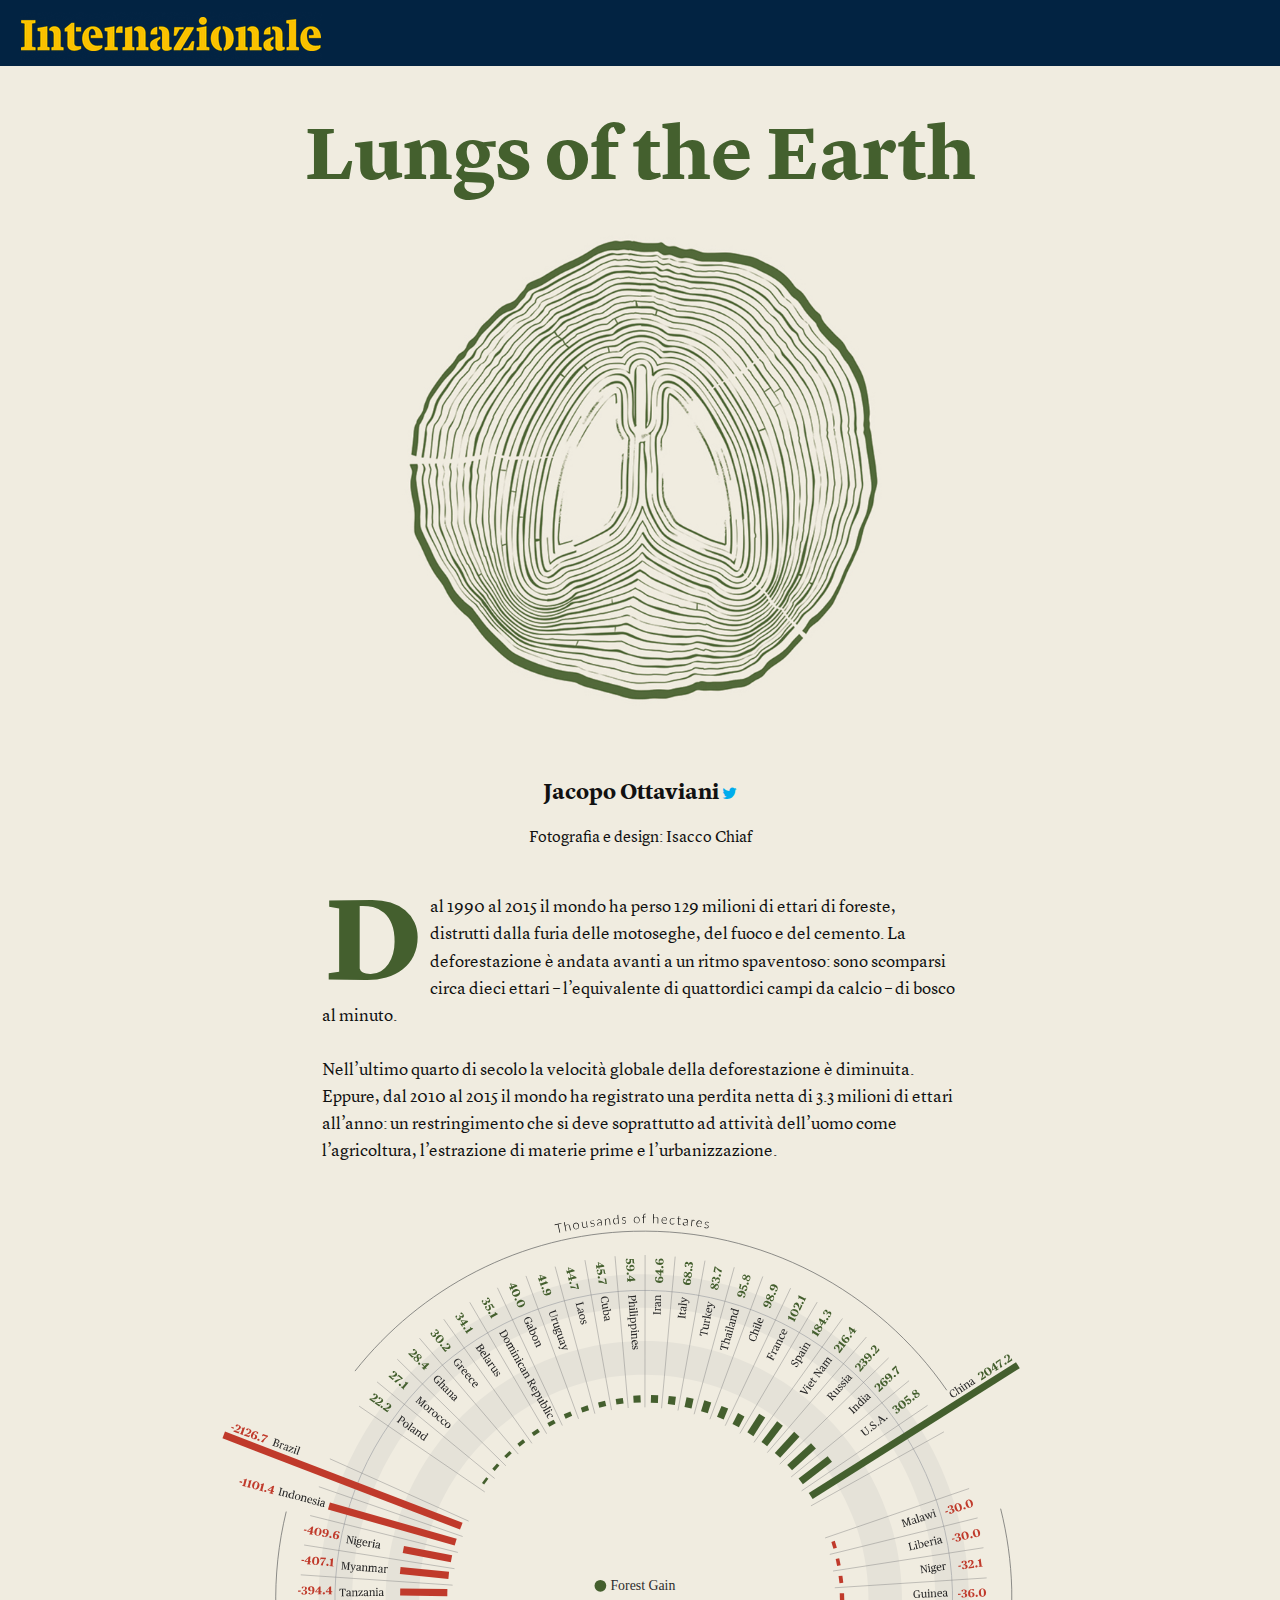
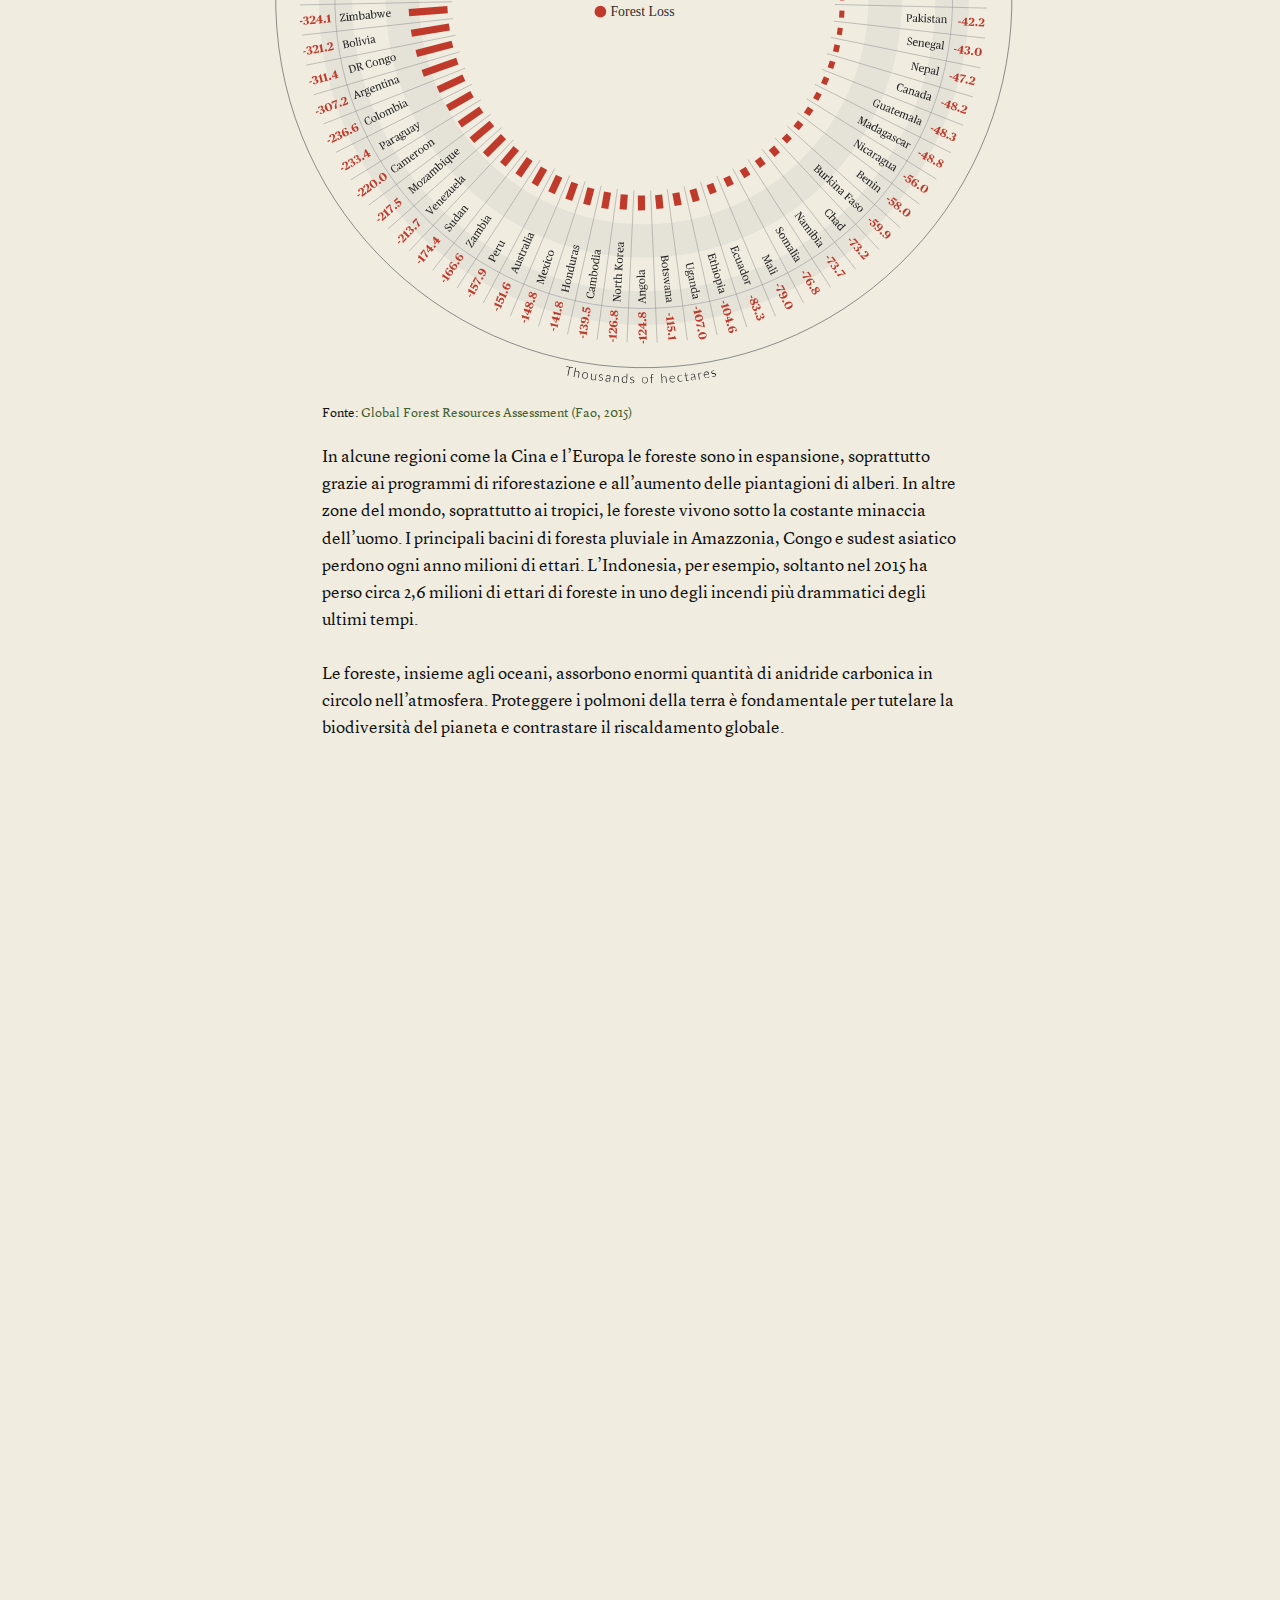
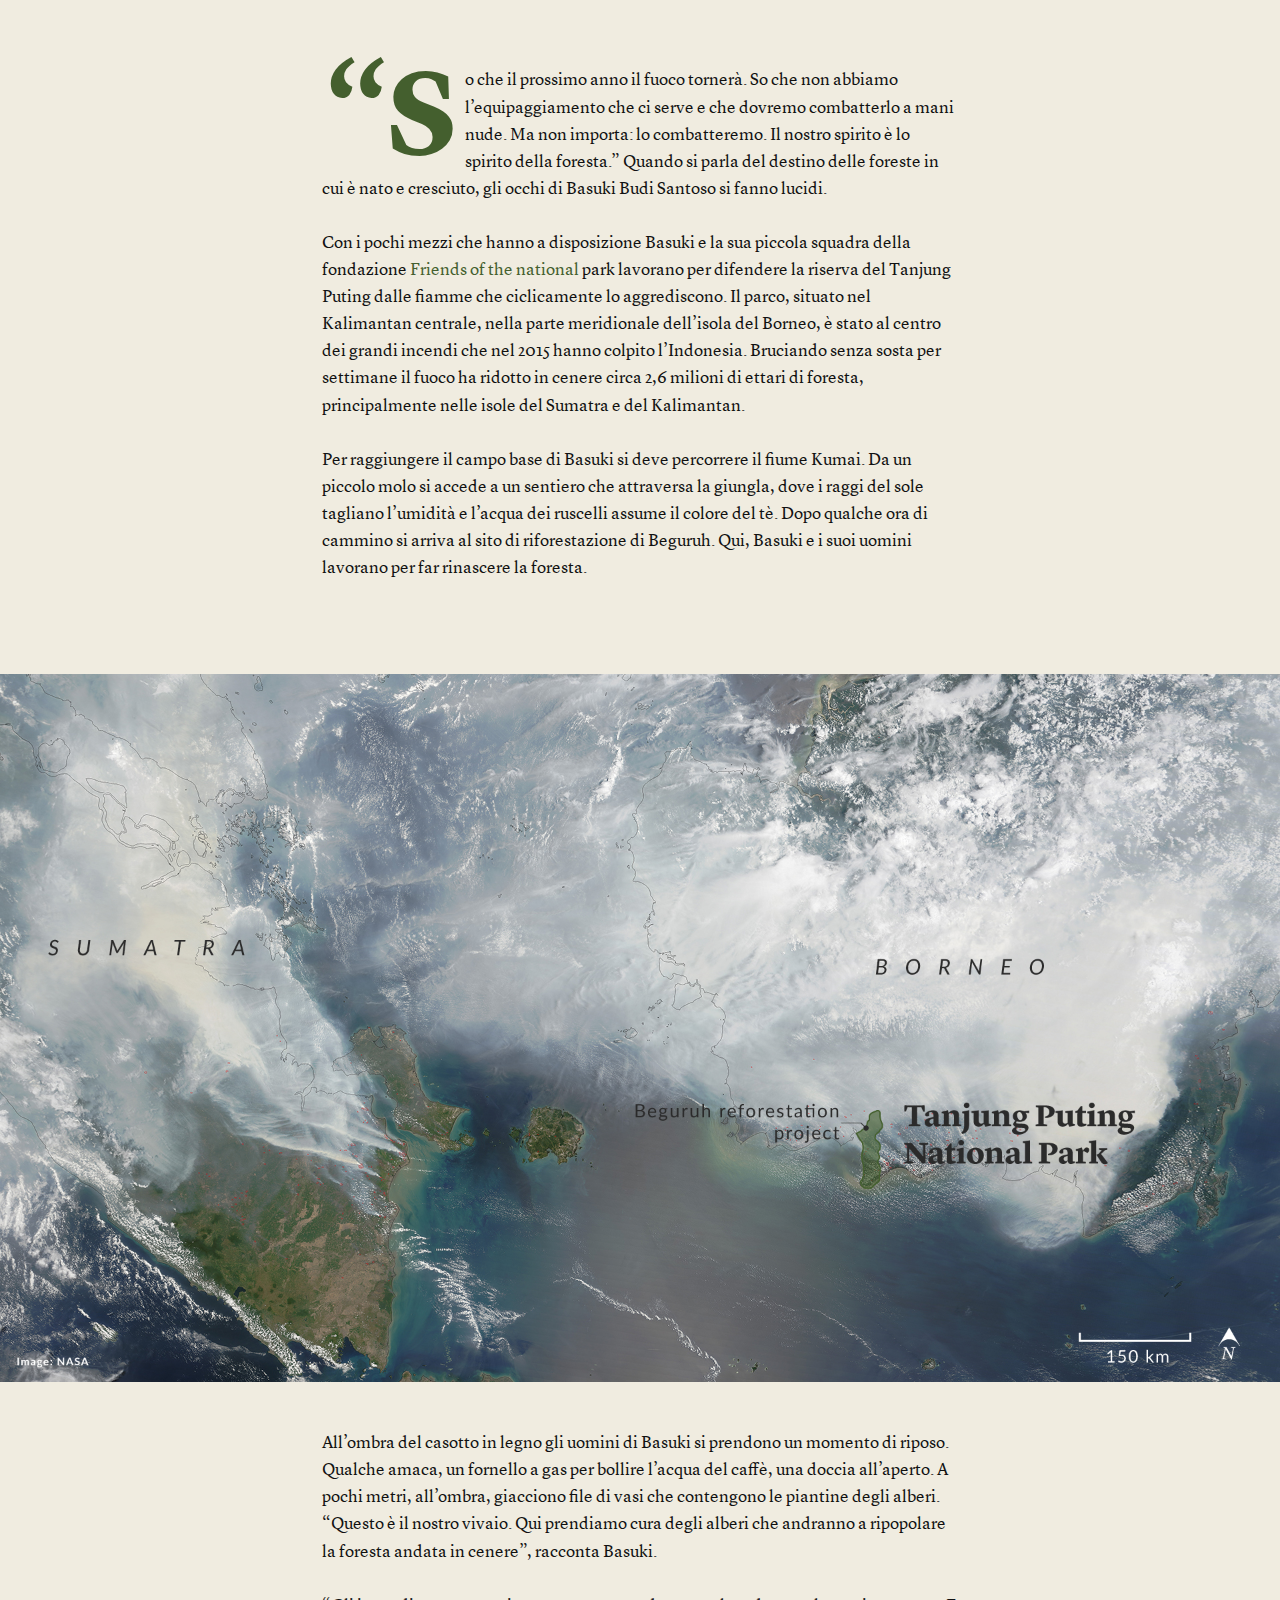
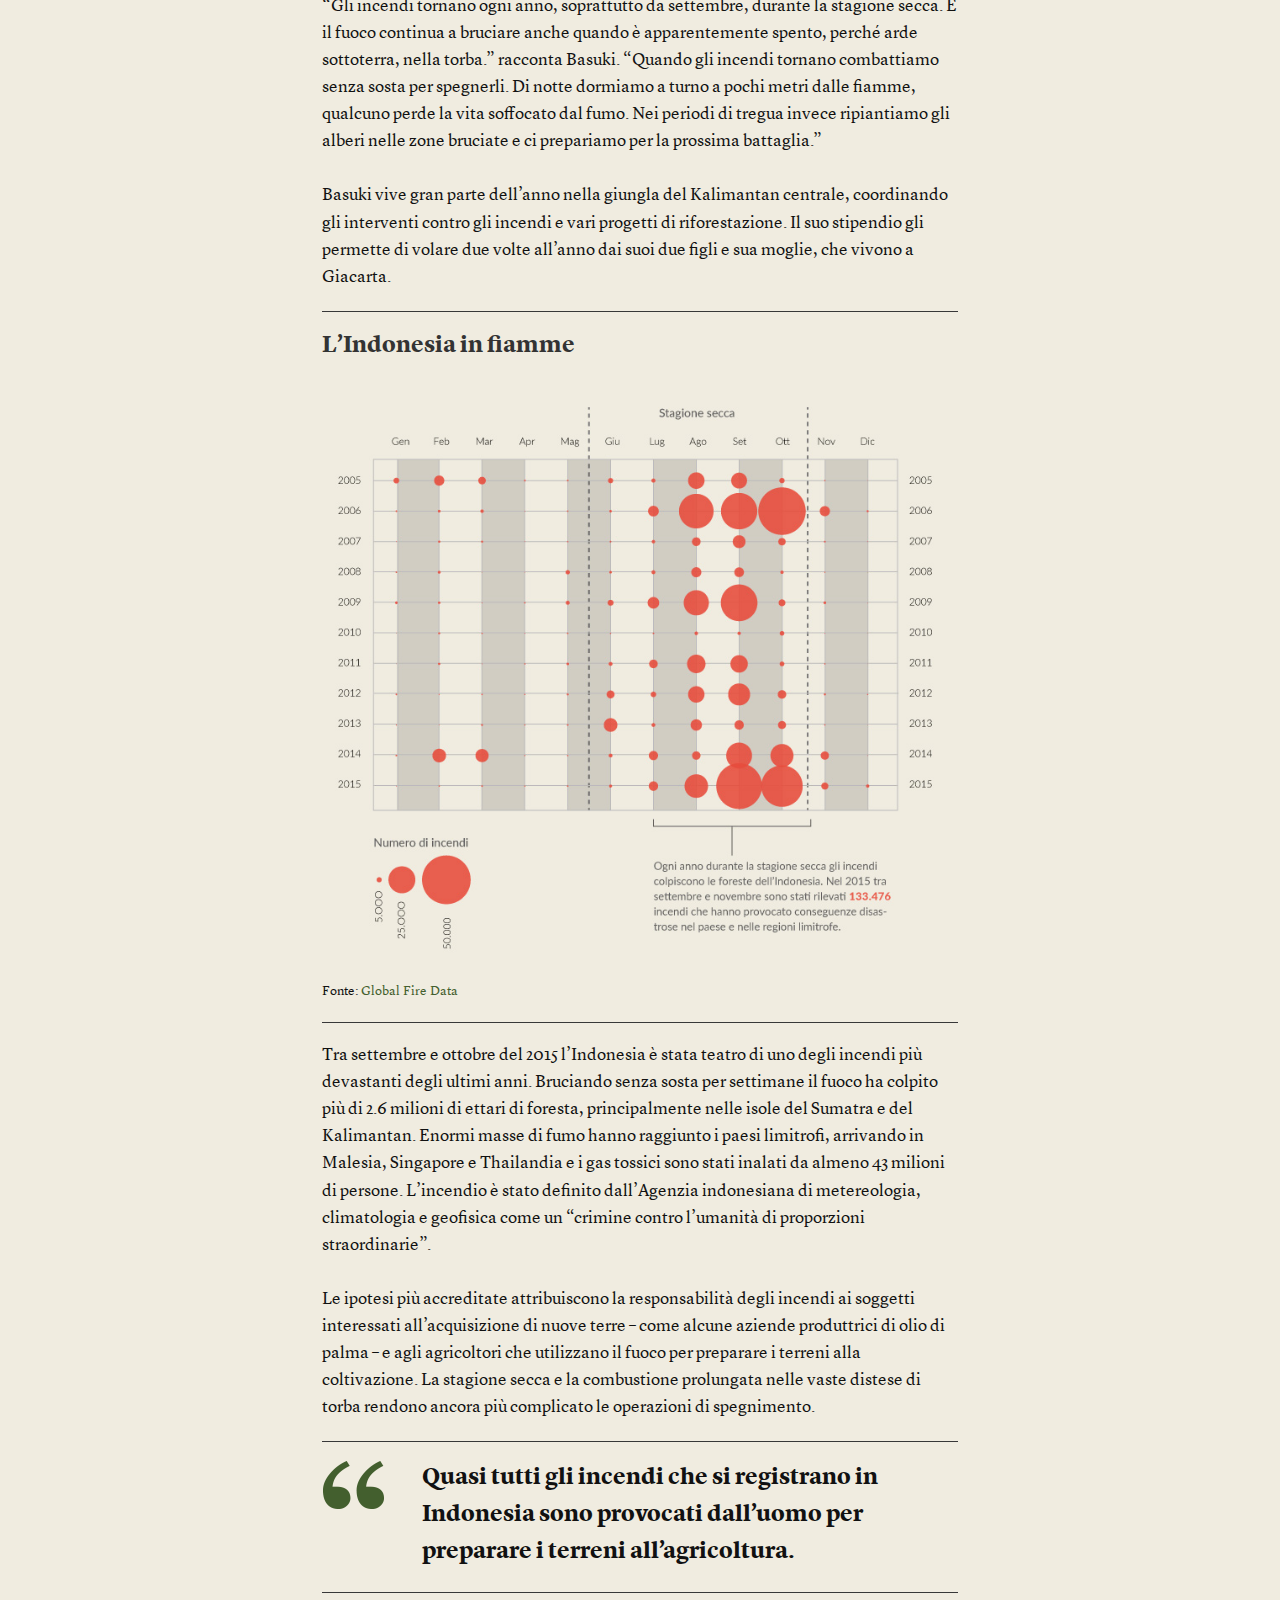
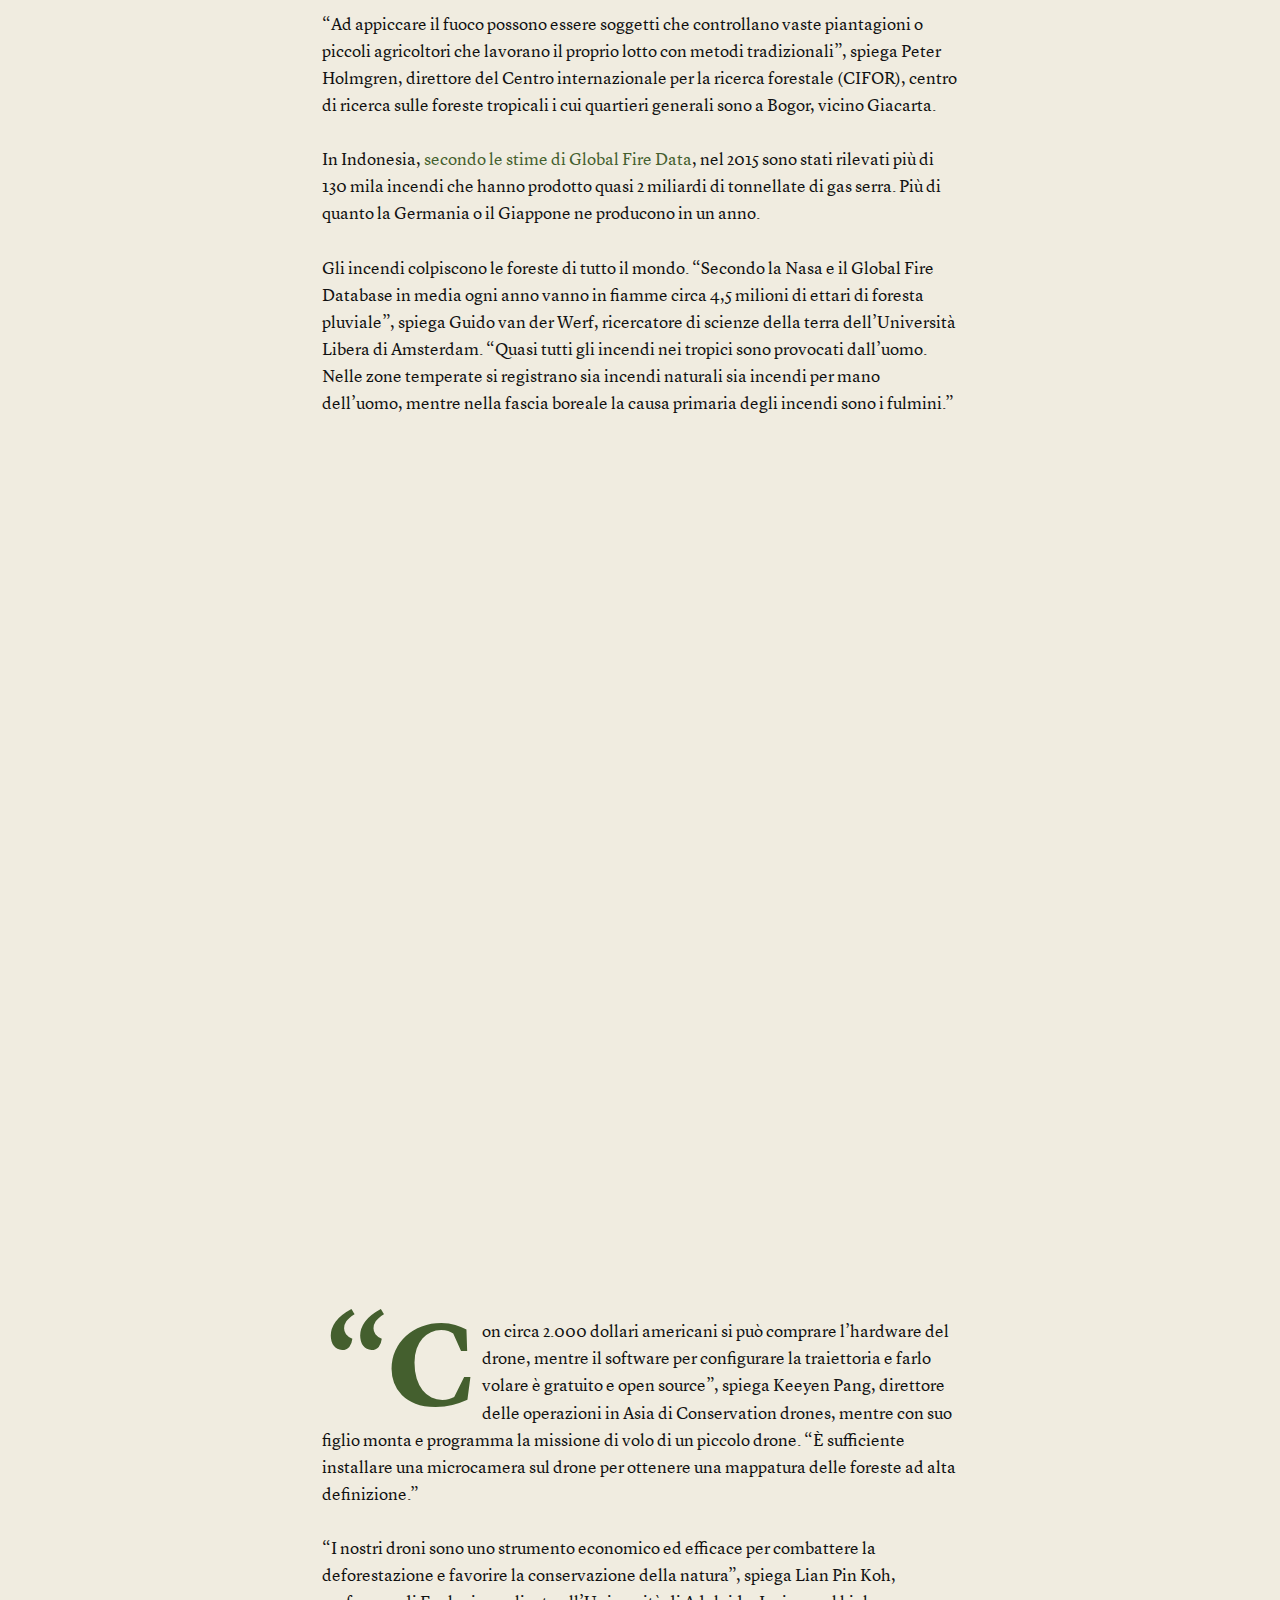
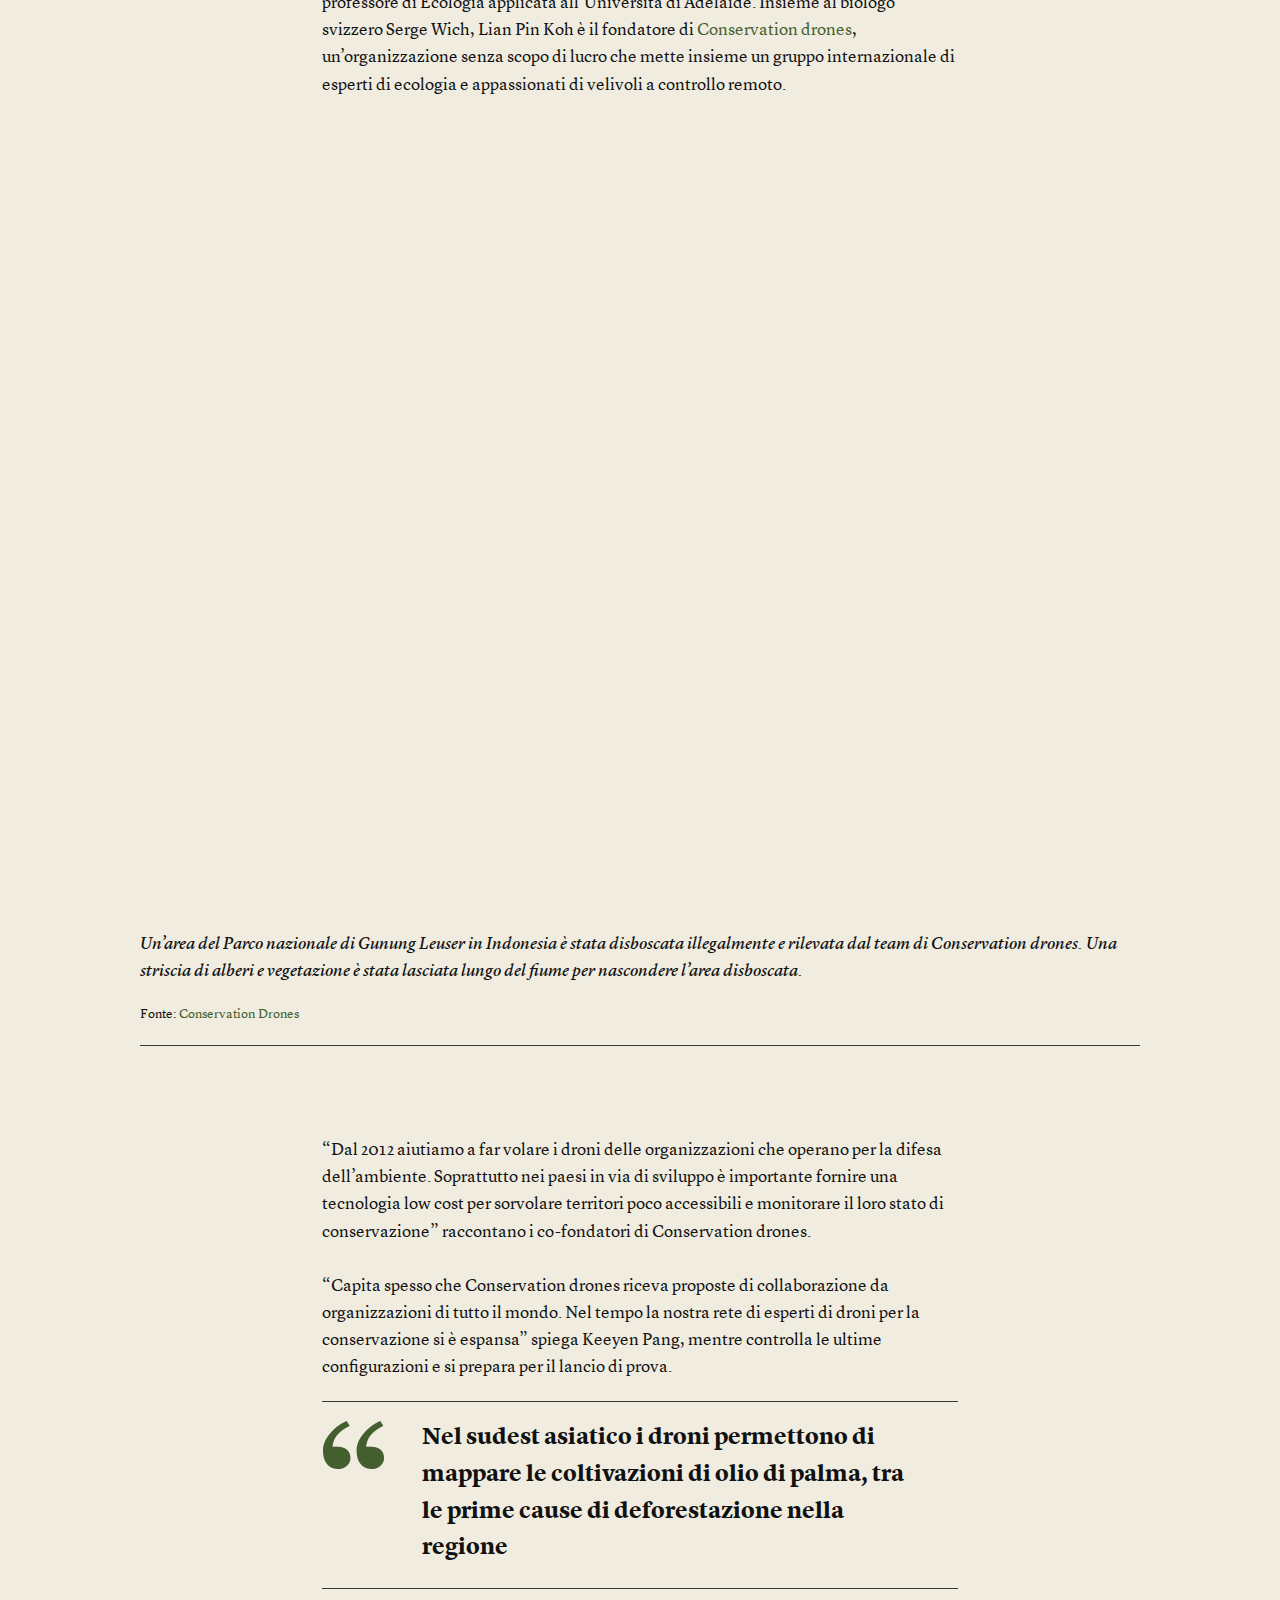
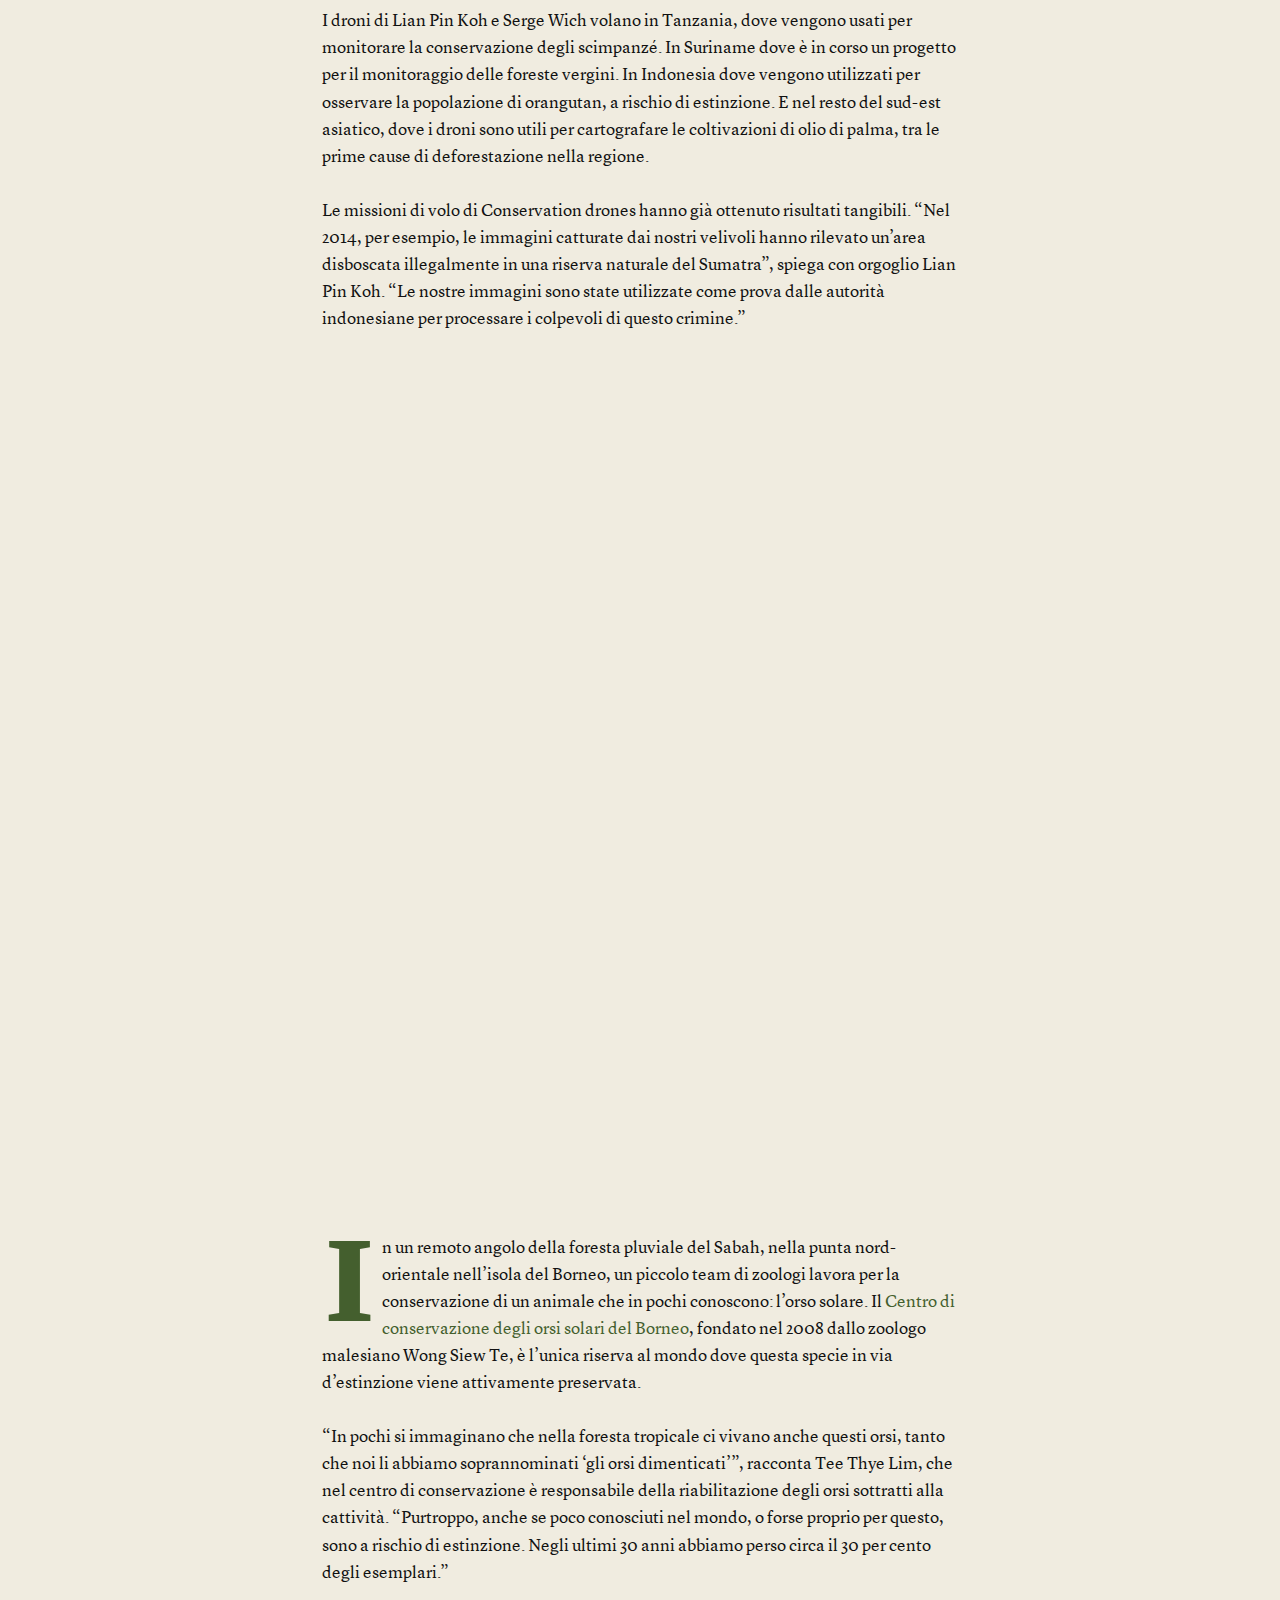
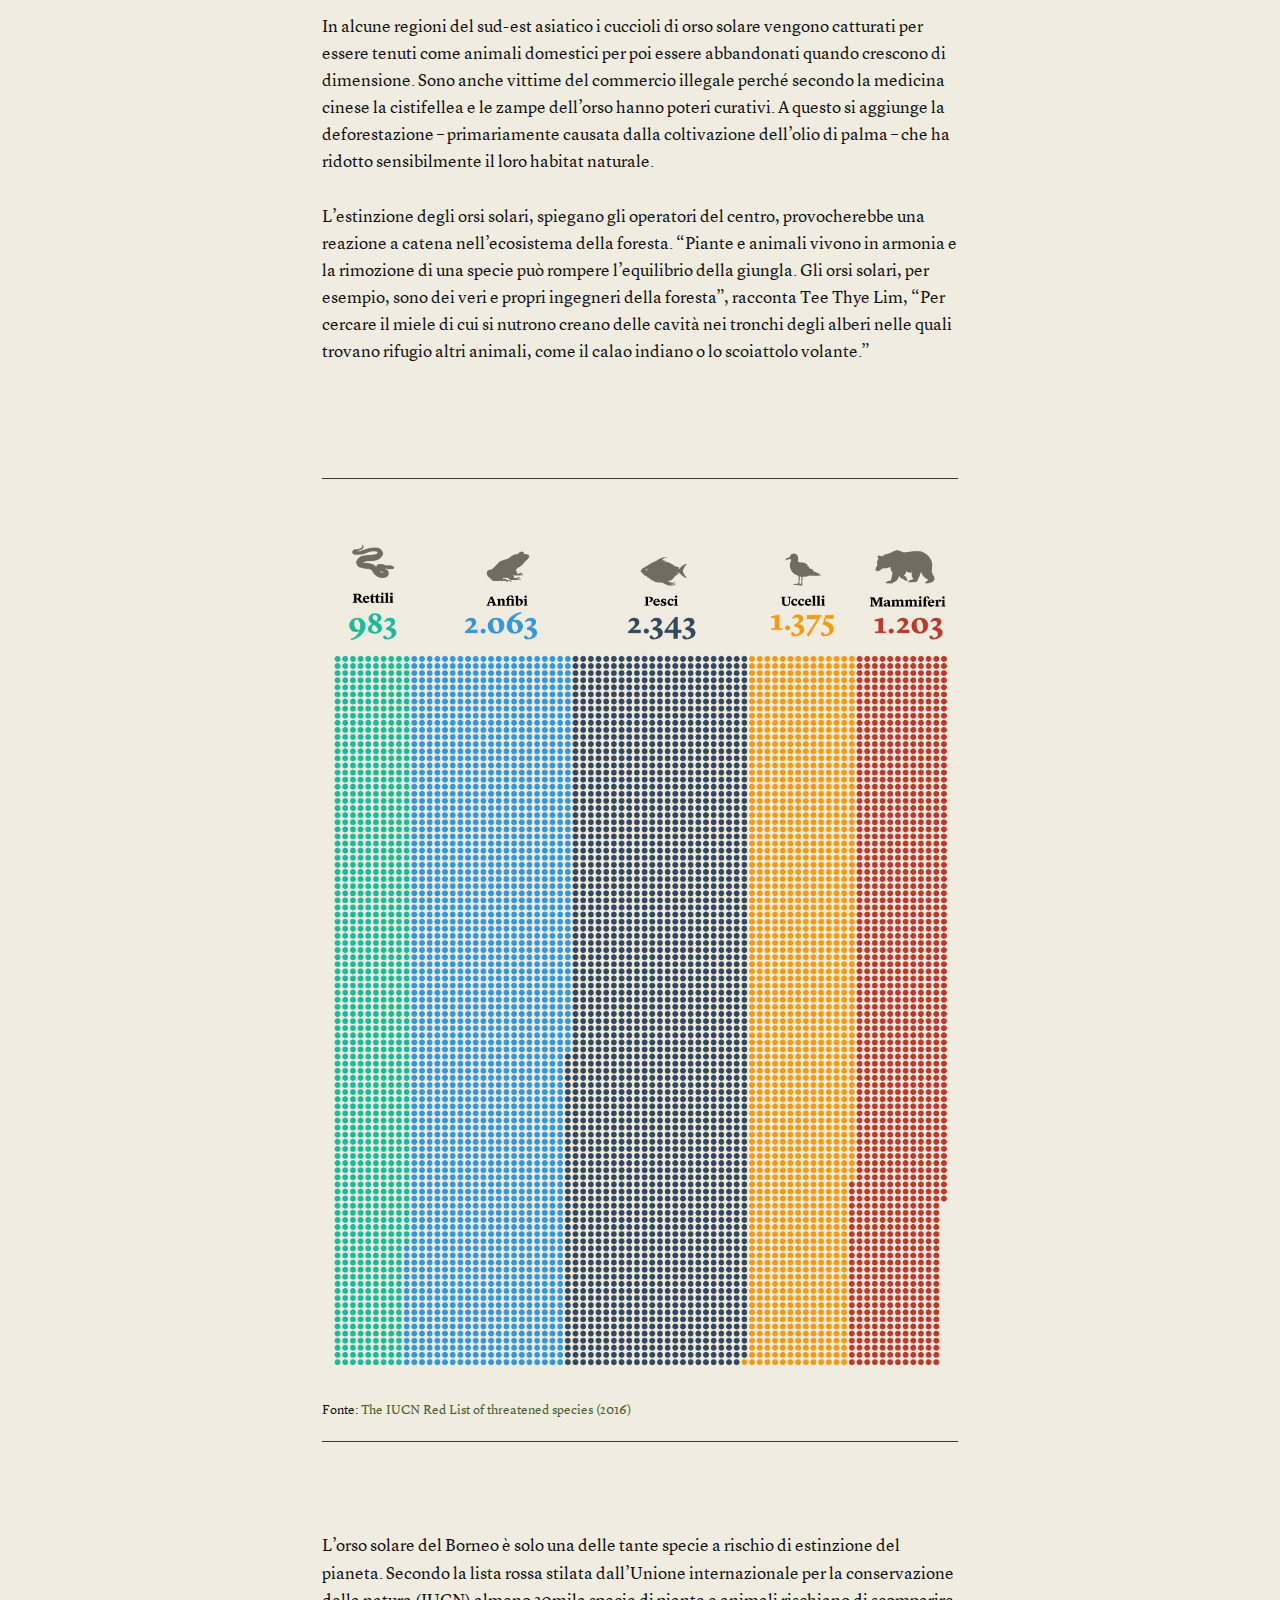
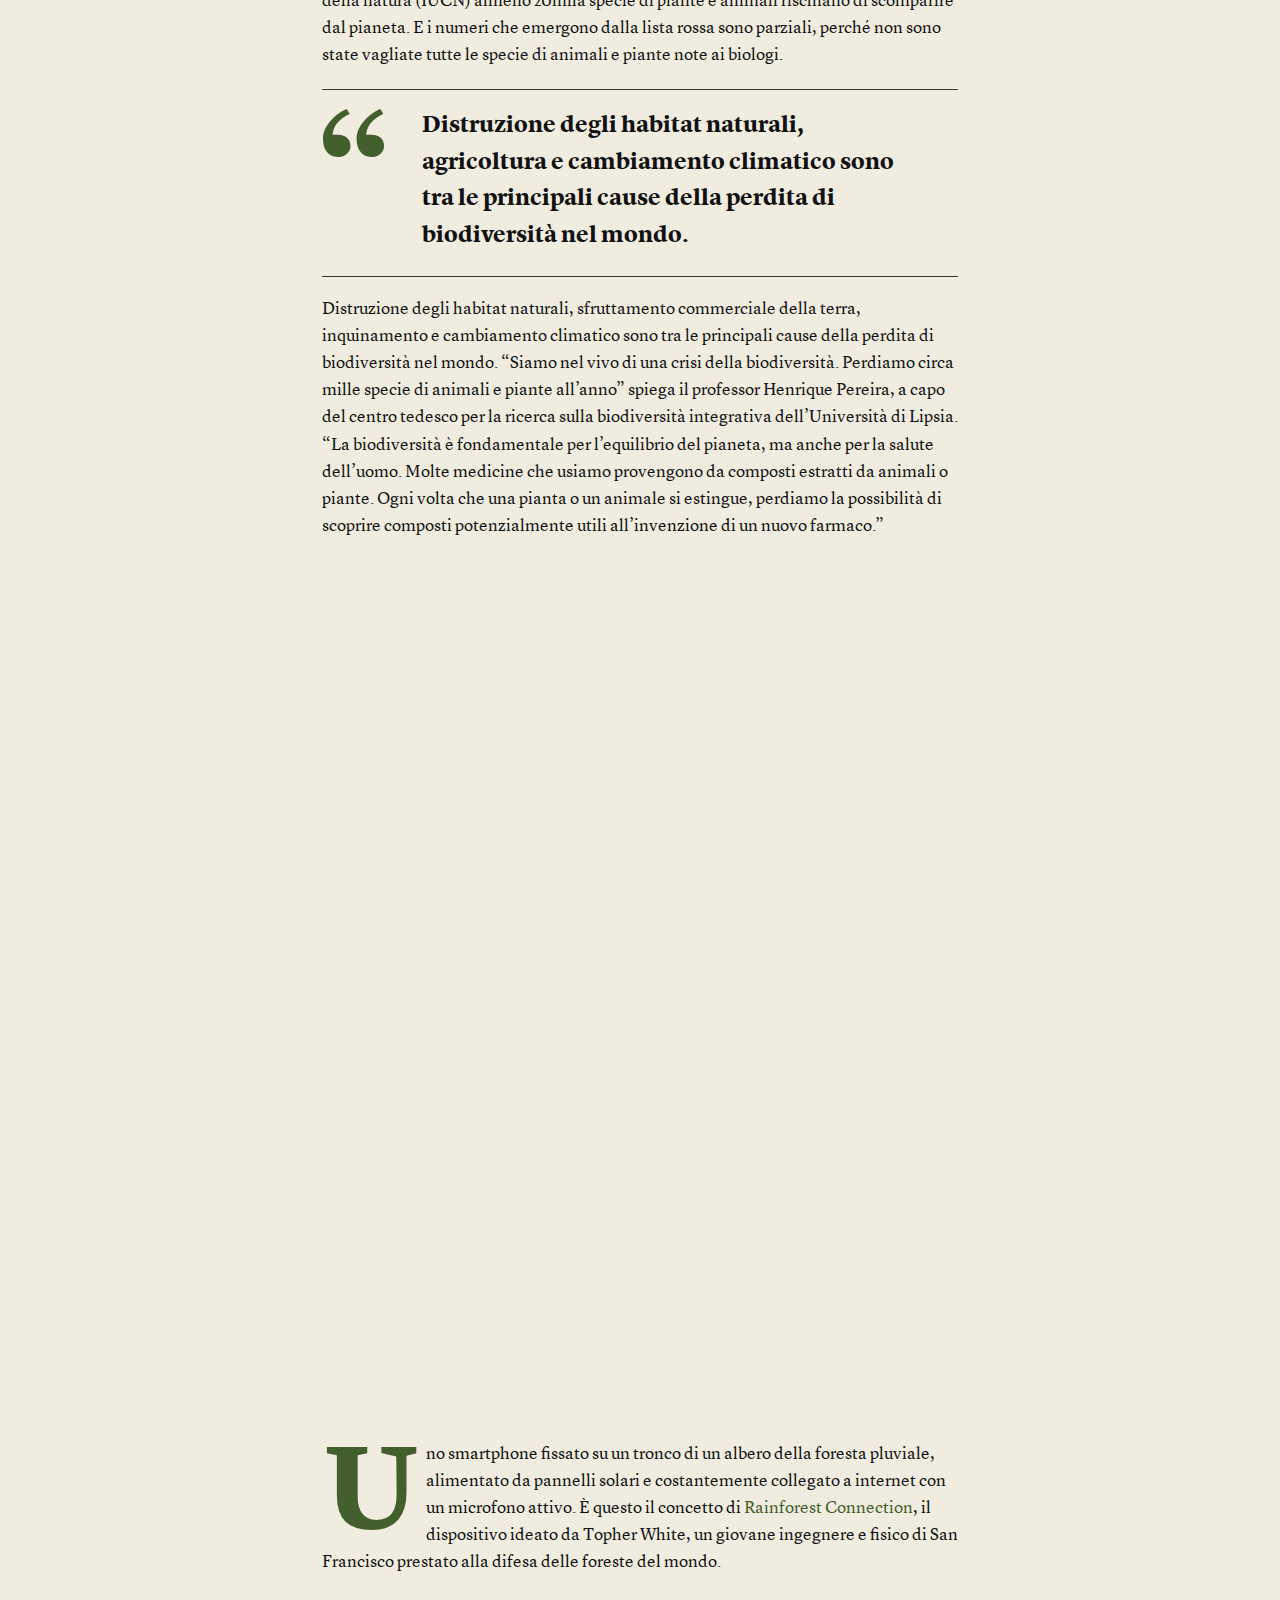
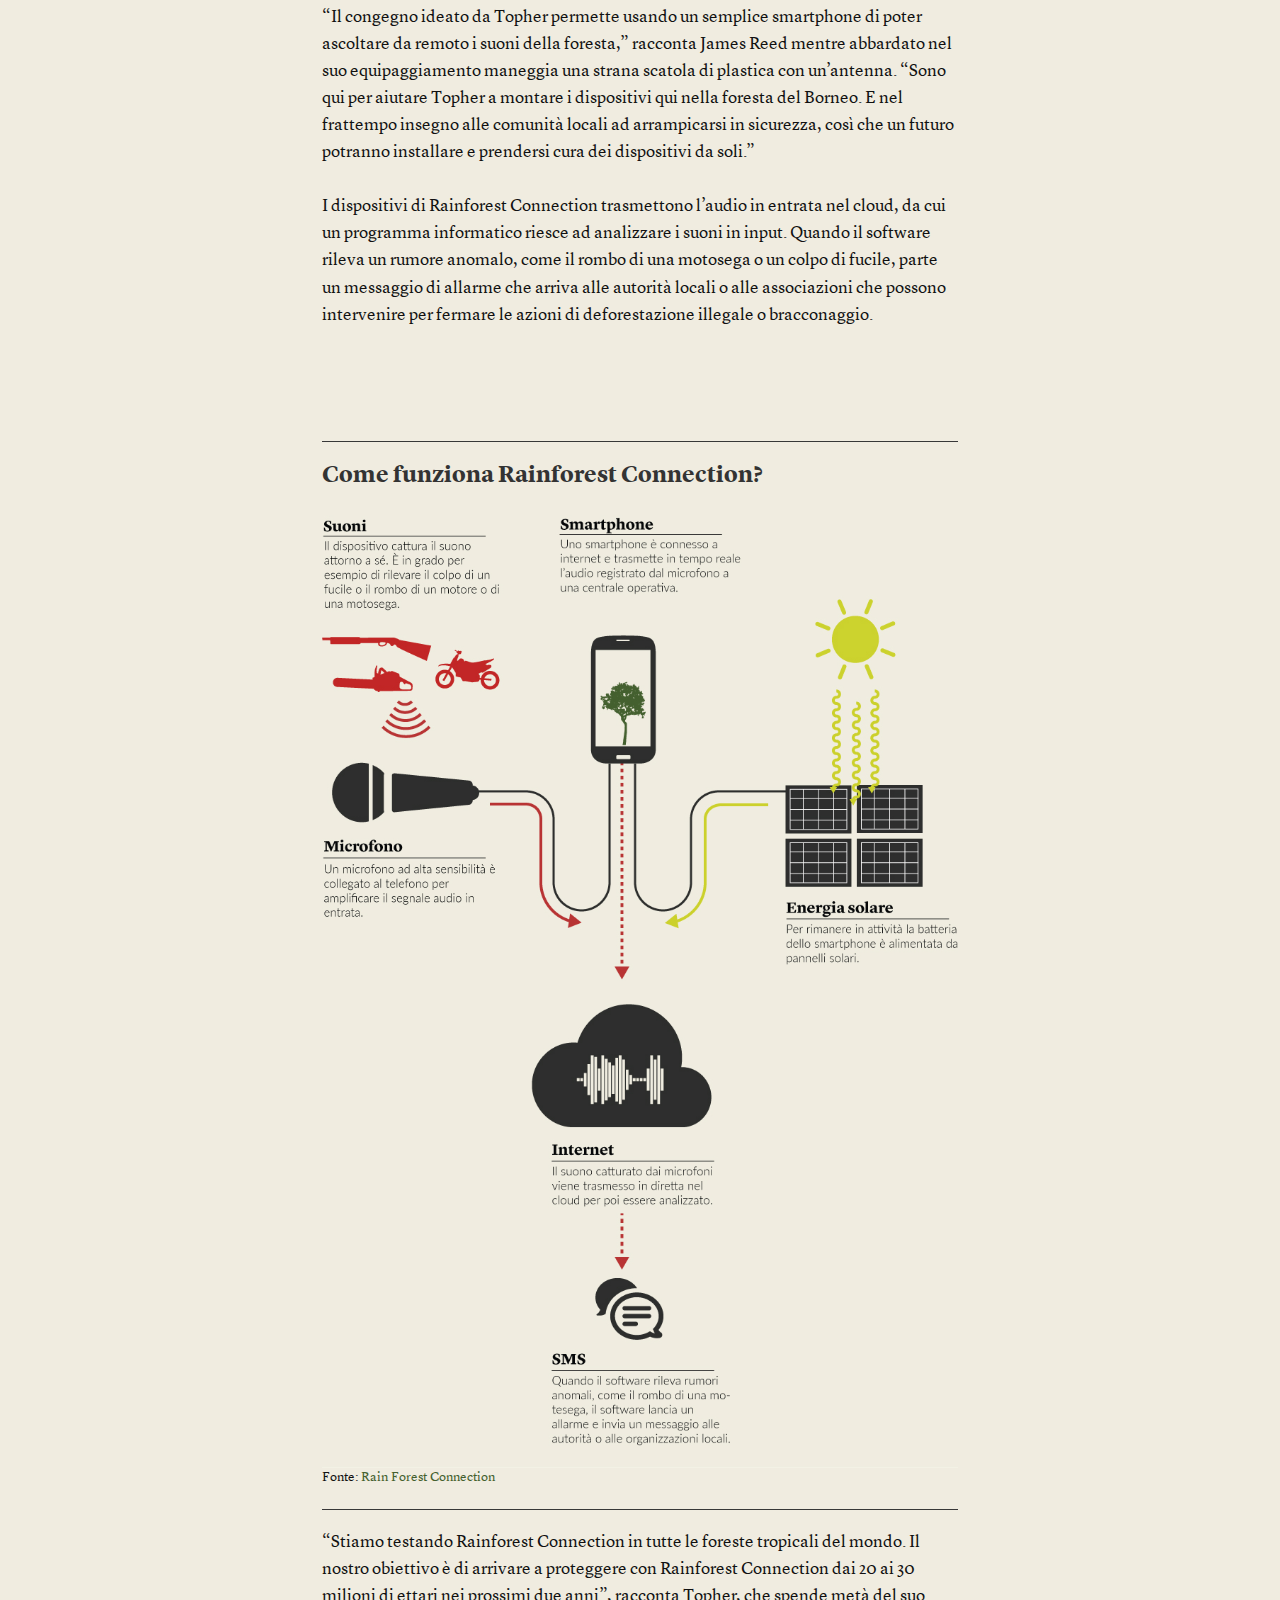
==== commit 476be026: "sodas" ====
--- a/index.html
+++ b/index.html
@@ -83,6 +83,15 @@
                 });
         });
 
+        jQuery(document).ready(function($) {
+            $(".scroll").click(function(event) {
+                event.preventDefault();
+                $('html,body').animate({
+                    scrollTop: $(this.hash).offset().top
+                }, 1000);
+            });
+        });
+
     </script>
 </head>
 
@@ -96,6 +105,7 @@
             <div class="row">
                 <div class="medium-8 medium-centered columns">
                     <h4 style="color:#fff">Lungs of the Earth</h4>
+
                     <br />
                     <a id="ref_tw" href="http://twitter.com/home?status=Vita%2C morte e miracoli dei rifiuti elettronici. Guarda il web documentario URL %23LifeDeathMiraclesEwaste @JacopoOttaviani&related=JacopoOttaviani" onclick="javascript:window.open(this.href, '', 'menubar=no,toolbar=no,resizable=no,scrollbars=no,height=400,width=600');return false;"><i class="fa fa-twitter"></i></a>
                     <a href=""><i class="fa fa-facebook"></i></a>
@@ -115,15 +125,13 @@
                 <div id="title-head" class="hide-for-medium hide-for-small">
 
                     <ul>
-
-                        <li>1.<a href="#fuoco"> Sulla linea del fuoco</a></li>
-                        <li>2.<a href="#droni"> Droni per la conservazione</a></li>
-                        <li>3.<a href="#orsi"> Gli orsi dimenticati</a></li>
-                        <li>4.<a href="#connection"> Guardiani della foresta</a></li>
+                        <li>1.<a class="scroll" href="#fires"> Sulla linea del fuoco</a></li>
+                        <li>2.<a class="scroll" href="#drones"> Droni per la conservazione</a></li>
+                        <li>3.<a class="scroll" href="#bears"> Gli orsi dimenticati</a></li>
+                        <li>4.<a class="scroll" href="#connection"> Guardiani della foresta</a></li>
                     </ul>
 
                 </div>
-
                 <nav>
                     <ul class="hide-for-small">
                         <li>
@@ -131,10 +139,7 @@
                                 <i class="fa fa-twitter"></i></a>
                         </li>
 
-
-
                         <li>
-
                             <script>
                                 function fbs_click() {
                                     u = location.href;
@@ -146,17 +151,9 @@
                             </script>
                             <a href="http://www.facebook.com/sharer/sharer.php?u=<;url>" class="fb_share_button_2" onclick="return fbs_click()" target="_blank" style="text-decoration:none;"> <i class="fa fa-facebook"></i></a>
 
-
-
-
                         </li>
                         <!-- <li class="show"><a href="#"><i class="fa fa-info-circle"> about</i></a></li>-->
-
                     </ul>
-
-
-
-
                 </nav>
             </div>
         </header>
@@ -167,24 +164,21 @@
         <div class="row title-page" id="top">
             <div class=" large-12 columns">
                 <h1 class="animated fadeIn" id="delay-01" style="color:#44602e"> Lungs of the Earth </h1>
+
             </div>
         </div>
 
         <img class="animated fadeIn logo-style" id="delay-02" src="images/logo_loe.jpg">
 
         <div class="row">
-
             <div class="medium-8 medium-centered columns intro-names">
-
                 <div class="names">
-
                     <p><b>Jacopo Ottaviani</b>
                         <a href="https://twitter.com/JacopoOttaviani" target="_blank"> <i class="fa fa-twitter" style="color:#00aced"></i>
                         </a>
                     </p>
                     <br />
                     <p>Fotografia e design: Isacco Chiaf</p>
-
                     <br />
                     <br />
                 </div>
@@ -194,8 +188,9 @@
         <div class="row">
             <div class="medium-8 medium-centered columns">
                 <p>
-                    <span class="firstcharacter">V</span>ery short intro.Very short intro.Very short intro.Very short intro.Very short intro.Very short intro.Very short intro.Very short intro.Very short intro.Very short intro.Very short intro.Very short intro.Very short intro.Very short intro.Very short intro. Spiegazione ruota. Allaccio con cause deforestazione e possibili soluzioni. Very short intro.Very short intro.Very short intro.Very short intro.Very short intro.Very sho.
-
+                    <span class="firstcharacter">D</span>al 1990 al 2015 il mondo ha perso 129 milioni di ettari di foreste, distrutti dalla furia delle motoseghe, del fuoco e del cemento. La deforestazione è andata avanti a un ritmo spaventoso: sono scomparsi circa dieci ettari – l’equivalente di quattordici campi da calcio – di bosco al minuto.
+                    <br>
+                    <br> Nell’ultimo quarto di secolo la velocità globale della deforestazione è diminuita. Eppure, dal 2010 al 2015 il mondo ha registrato una perdita netta di 3.3 milioni di ettari all’anno: un restringimento che si deve soprattutto ad attività dell’uomo come l’agricoltura, l’estrazione di materie prime e l’urbanizzazione.
                 </p>
             </div>
         </div>
@@ -207,33 +202,27 @@
             <div class="medium-8 medium-centered columns">
                 <p class="fonte">Fonte: <a href="http://www.fao.org/forest-resources-assessment/en/" target="_blank"> Global Forest Resources Assessment (Fao, 2015)</a> </p>
                 <p>
-                    Alcune attività dell’uomo hanno conseguenze negative sullo stato delle foreste nel mondo. Agricoltura, estrazione di legno e altre materie prime, urbanizzazione: la pressione antropica mette a repentaglio l’esistenza di milioni di ettari di foreste. Dal 1990 al 2015, secondo le stime della Fao, sono andati persi 229 milioni di ettari: l’equivalente di due volte del continente europeo.
-                    <br> America latina, Africa e Asia sono i continenti che nel loro complesso hanno perso più ettari di foresta. Le regioni più colpite sono quelle dei tropici: Amazzonia, sud-est asiatico e foreste dell’Africa sub-sahariana, dove negli ultimi 25 anni sono andati persi più di 210 milioni di ettari di foresta. In altre regioni le foreste sono in espansione. In Cina, per esempio, dal 1990 al 2015 le foreste sono aumentate di 2 milioni di ettari. Mentre le foreste europee hanno guadagnato in 25 anni 1 milione di ettari.
-                    <br> Secondo una ricerca scientifica pubblicata su Nature, la deforestazione è la seconda causa di emissioni di gas serra nell’atmosfera, subito dopo il consumo di combustibili fossili. È quindi uno dei problemi più importanti da risolvere per contrastare il riscaldamento globale.
-                </p>
-            </div>
-
-        </div>
-
-
-        <!--
-       <div class="row title-chapter-page">
-    <div class="large-12 columns">
-
-        <h3><small>01</small><br/></h3>
-        <br/>
-        <h2>Sulla linea del fuoco</h2>
-
-
-    </div>
-</div>
--->
-        <br>
-        <br>
-        <br>
-        <br>
-
-        <div class="flex-video widescreen vimeo" id="fuoco">
+                    In alcune regioni come la Cina e l’Europa le foreste sono in espansione, soprattutto grazie ai programmi di riforestazione e all’aumento delle piantagioni di alberi. In altre zone del mondo, soprattutto ai tropici, le foreste vivono sotto la costante minaccia dell’uomo. I principali bacini di foresta pluviale in Amazzonia, Congo e sudest asiatico perdono ogni anno milioni di ettari. L’Indonesia, per esempio, soltanto nel 2015 ha perso circa 2,6 milioni di ettari di foreste in uno degli incendi più drammatici degli ultimi tempi.
+                    <br>
+                    <br> Le foreste, insieme agli oceani, assorbono enormi quantità di anidride carbonica in circolo nell’atmosfera. Proteggere i polmoni della terra è fondamentale per tutelare la biodiversità del pianeta e contrastare il riscaldamento globale.
+                </p>
+            </div>
+        </div>
+        <br>
+        <br>
+        <br>
+        <br>
+
+
+
+
+
+        <!-- --------------------------------------CHAPTER_01 .------------------------ -->
+
+
+
+
+        <div class="flex-video widescreen vimeo" id="fires">
             <iframe src="https://player.vimeo.com/video/181832813" width="400" height="225" frameborder="0" webkitAllowFullScreen mozallowfullscreen allowFullScreen></iframe>
         </div>
 
@@ -243,9 +232,11 @@
                 <br>
                 <br>
                 <p>
-                    <span class="firstcharacter">U</span>“So che il prossimo anno il fuoco tornerà. So che non abbiamo abbastanza equipaggiamento e che dovremo combatterlo a mani nude. Ma non importa: lo combatteremo. Il nostro spirito è lo spirito della foresta.” Gli occhi di Basuki Budi Santoso, coordinatore della fondazione Friends of the national park, si fanno lucidi.
-                    <br> Basuki e il suo team di volontari che con pochi mezzi provano a difendere le foreste del parco nazionale Tanjung Puting. Il parco, situato nel Kalimantan centrale, nella parte meridionale dell’isola del Borneo, è stato al centro dei grandi incendi che nel 2015 hanno colpito l’Indonesia. Bruciando senza sosta per settimane il fuoco ha distrutto più di 2,6 milioni di ettari di foresta, principalmente nelle isole del Sumatra e del Kalimantan.
-                    <br> Per raggiungere il campo base di Basuki si deve percorrere il fiume Kumai. Da un piccolo molo si accede a un sentiero che attraversa la giungla, dove i raggi del sole tagliano l’umidità e l’acqua dei ruscelli ha il colore del tè. Dopo qualche ora di cammino si arriva al progetto di riforestazione di Beguruh. Qui, Basuki e i suoi uomini lavorano per far rinascere la foresta.
+                    <span class="firstcharacter">“S</span>o che il prossimo anno il fuoco tornerà. So che non abbiamo l’equipaggiamento che ci serve e che dovremo combatterlo a mani nude. Ma non importa: lo combatteremo. Il nostro spirito è lo spirito della foresta.” Quando si parla del destino delle foreste in cui è nato e cresciuto, gli occhi di Basuki Budi Santoso si fanno lucidi.
+                    <br>
+                    <br> Con i pochi mezzi che hanno a disposizione Basuki e la sua piccola squadra della fondazione <a href="http://bit.ly/friendsnationalparkfdt" target="_blank">Friends of the national</a> park lavorano per difendere la riserva del Tanjung Puting dalle fiamme che ciclicamente lo aggrediscono. Il parco, situato nel Kalimantan centrale, nella parte meridionale dell’isola del Borneo, è stato al centro dei grandi incendi che nel 2015 hanno colpito l’Indonesia. Bruciando senza sosta per settimane il fuoco ha ridotto in cenere circa 2,6 milioni di ettari di foresta, principalmente nelle isole del Sumatra e del Kalimantan.
+                    <br>
+                    <br> Per raggiungere il campo base di Basuki si deve percorrere il fiume Kumai. Da un piccolo molo si accede a un sentiero che attraversa la giungla, dove i raggi del sole tagliano l’umidità e l’acqua dei ruscelli assume il colore del tè. Dopo qualche ora di cammino si arriva al sito di riforestazione di Beguruh. Qui, Basuki e i suoi uomini lavorano per far rinascere la foresta.
                 </p>
             </div>
         </div>
@@ -253,28 +244,39 @@
         <br />
         <br />
         <img src="images/satellite.jpg">
-
-        <br />
-        <br />
-        <br />
-        <div class="row">
-            <div class="medium-8 medium-centered columns">
-                <p>
-                    Sono le 2 di un pomeriggio di marzo. All’ombra del casotto in legno gli uomini di Basuki si prendono un momento di riposo. Qualche hamaca, un fornello a gas, una doccia all’aperto. Dietro il casotto diverse file di vasi contengono le piantine degli alberi, pronte a essere ripiantare sulle aree bruciate che circondano il centro operativo. Il grande incendio sembra ormai lontano, ma Basuki e i suoi uomini sanno bene che presto tornerà. “Gli incendi tornano ogni anno, soprattutto durante la stagione secca e il fuoco continua a bruciare anche quando è apparentemente spento, perché arde sottoterra, nella torba. Per questo è molto difficile estinguerlo del tutto.” racconta Basuki. “Quando ci sono gli incendi lavoriamo senza sosta. Nel resto del tempo ripiantiamo gli alberi nelle zone bruciate.” In Indonesia, secondo le stime di Global Fire Data, nel 2015 sono stati rilevati più di 130 mila incendi che hanno prodotto quasi 2 miliardi di tonnellate di gas serra. Più di quanto Germania o Giappone ne producono in un anno. Basuki e la sua squadra, insieme ai vigili del fuoco e ai volontari che vivono nei villaggi limitrofi hanno combattuto le fiamme per settimane. Senza mezzi, quasi a mani nude. “Abbiamo dormito per settimane nella foresta, non lontani dalle fiamme,” racconta Basuki. “Non avevamo strumenti adatti, ci mancava persino l’acqua per spegnere il fuoco. Ma dovevamo difendere la nostra foresta.”
+        <br />
+        <br />
+        <br />
+        <div class="row">
+            <div class="medium-8 medium-centered columns">
+                <p>
+                    All’ombra del casotto in legno gli uomini di Basuki si prendono un momento di riposo. Qualche amaca, un fornello a gas per bollire l’acqua del caffè, una doccia all’aperto. A pochi metri, all’ombra, giacciono file di vasi che contengono le piantine degli alberi. “Questo è il nostro vivaio. Qui prendiamo cura degli alberi che andranno a ripopolare la foresta andata in cenere”, racconta Basuki.
+                    <br>
+                    <br> “Gli incendi tornano ogni anno, soprattutto da settembre, durante la stagione secca. E il fuoco continua a bruciare anche quando è apparentemente spento, perché arde sottoterra, nella torba.” racconta Basuki. “Quando gli incendi tornano combattiamo senza sosta per spegnerli. Di notte dormiamo a turno a pochi metri dalle fiamme, qualcuno perde la vita soffocato dal fumo. Nei periodi di tregua invece ripiantiamo gli alberi nelle zone bruciate e ci prepariamo per la prossima battaglia.”
+                    <br>
+                    <br> Basuki vive gran parte dell’anno nella giungla del Kalimantan centrale, coordinando gli interventi contro gli incendi e vari progetti di riforestazione. Il suo stipendio gli permette di volare due volte all’anno dai suoi due figli e sua moglie, che vivono a Giacarta.
                     <br />
                 </p>
                 <hr>
                 <h4>L’Indonesia in fiamme</h4>
-
                 <br />
                 <img src="images/burn_calendar.jpg">
                 <p class="fonte">Fonte: <a href="http://www.globalfiredata.org/data.html" target="_blank"> Global Fire Data</a> </p>
                 <hr>
-
-
-                <p>
-                    “Il trattamento dell’e-waste nel rispetto delle leggi per il rispetto dell’ambiente dei paesi sviluppati ne eleva il costo,” spiegano i ricercatori dell’Università del Ghana in una recente pubblicazione scientifica, “i processi altamente inquinanti tendono a migrare verso i paesi in via di sviluppo, dove queste leggi non ci sono.”
-                    <br />In Ghana molti rifiuti elettronici vengono trasportati ad Agbogbloshie. Qui, uomini e bambini estraggono – con metodi nocivi per l’ambiente e la salute – rame, alluminio e altri materiali destinati a tornare nelle industrie e alle raffinerie dei paesi sviluppati.
+                <p>
+                    Tra settembre e ottobre del 2015 l’Indonesia è stata teatro di uno degli incendi più devastanti degli ultimi anni. Bruciando senza sosta per settimane il fuoco ha colpito più di 2.6 milioni di ettari di foresta, principalmente nelle isole del Sumatra e del Kalimantan. Enormi masse di fumo hanno raggiunto i paesi limitrofi, arrivando in Malesia, Singapore e Thailandia e i gas tossici sono stati inalati da almeno 43 milioni di persone. L’incendio è stato definito dall’Agenzia indonesiana di metereologia, climatologia e geofisica come un “crimine contro l’umanità di proporzioni straordinarie”.
+                    <br>
+                    <br> Le ipotesi più accreditate attribuiscono la responsabilità degli incendi ai soggetti interessati all’acquisizione di nuove terre – come alcune aziende produttrici di olio di palma – e agli agricoltori che utilizzano il fuoco per preparare i terreni alla coltivazione. La stagione secca e la combustione prolungata nelle vaste distese di torba rendono ancora più complicato le operazioni di spegnimento.</p>
+                <hr>
+                <p class="quote LyonTextOSFWeb-Bold">
+                    Quasi tutti gli incendi che si registrano in Indonesia sono provocati dall’uomo per preparare i terreni all’agricoltura.
+                </p>
+                <hr>
+                <p> “Ad appiccare il fuoco possono essere soggetti che controllano vaste piantagioni o piccoli agricoltori che lavorano il proprio lotto con metodi tradizionali”, spiega Peter Holmgren, direttore del Centro internazionale per la ricerca forestale (CIFOR), centro di ricerca sulle foreste tropicali i cui quartieri generali sono a Bogor, vicino Giacarta.
+                    <br>
+                    <br> In Indonesia, <a href="http://www.globalfiredata.org/updates.html#2015_indonesia" target="_blank">secondo le stime di Global Fire Data</a>, nel 2015 sono stati rilevati più di 130 mila incendi che hanno prodotto quasi 2 miliardi di tonnellate di gas serra. Più di quanto la Germania o il Giappone ne producono in un anno.
+                    <br>
+                    <br> Gli incendi colpiscono le foreste di tutto il mondo. “Secondo la Nasa e il Global Fire Database in media ogni anno vanno in fiamme circa 4,5 milioni di ettari di foresta pluviale”, spiega Guido van der Werf, ricercatore di scienze della terra dell’Università Libera di Amsterdam. “Quasi tutti gli incendi nei tropici sono provocati dall’uomo. Nelle zone temperate si registrano sia incendi naturali sia incendi per mano dell’uomo, mentre nella fascia boreale la causa primaria degli incendi sono i fulmini.”
                     <br />
                 </p>
 
@@ -286,24 +288,14 @@
 
         <!-- --------------------------------------CHAPTER_02 .------------------------ -->
 
-        <!--
-        <div class="row title-chapter-page">
-    <div class="large-12 columns">
-
-        <h3><small>02</small><br/></h3>
-        <br/>
-        <h2>Droni per la difesa delle foreste</h2>
-
-
-    </div>
-</div>
--->
-        <br>
-        <br>
-        <br>
-        <br>
-
-        <div class="flex-video widescreen vimeo" id="droni">
+
+
+        <br>
+        <br>
+        <br>
+        <br>
+
+        <div class="flex-video widescreen vimeo" id="drones">
             <iframe src="https://player.vimeo.com/video/181818613" width="400" height="225" frameborder="0" webkitAllowFullScreen mozallowfullscreen allowFullScreen></iframe>
         </div>
 
@@ -313,7 +305,9 @@
                 <br>
                 <br>
                 <p>
-                    <span class="firstcharacter">"I</span> nostri droni sono uno strumento economico ed efficace per combattere la deforestazione e favorire la conservazione della natura”, spiega Lian Pin Koh, professore di Ecologia applicata all’Università di Adelaide. Insieme al biologo svizzero Serge Wich, Lian Pin Koh è il fondatore di Conservation drones, un’organizzazione senza scopo di lucro che crede nell’uso dei droni per la conservazione della natura. “Dal 2012 aiutiamo a far volare droni low cost alle organizzazioni che operano nell’ambito della conservazione. Soprattutto nei paesi in via di sviluppo è importante fornire una tecnologia low cost per sorvolare territori poco accessibili e monitorarne lo stato di conservazione,” raccontano i co-fondatori di Conservation drones. “Con circa 2.000 dollari americani si può comprare l’hardware del drone, mentre il software per configurare la traiettoria e farlo volare è gratuito e open source”, spiega Keeyen Pang, direttore delle operazioni in Asia di Conservation drones. “Capita spesso che Conservation drones riceva proposte di collaborazione da organizzazioni di tutto il mondo. Nel tempo la nostra rete si è espansa e abbiamo lavorato in molte parti del mondo.”</p>
+                    <span class="firstcharacter">“C</span> on circa 2.000 dollari americani si può comprare l’hardware del drone, mentre il software per configurare la traiettoria e farlo volare è gratuito e open source”, spiega Keeyen Pang, direttore delle operazioni in Asia di Conservation drones, mentre con suo figlio monta e programma la missione di volo di un piccolo drone. “È sufficiente installare una microcamera sul drone per ottenere una mappatura delle foreste ad alta definizione.”
+                    <br>
+                    <br> “I nostri droni sono uno strumento economico ed efficace per combattere la deforestazione e favorire la conservazione della natura”, spiega Lian Pin Koh, professore di Ecologia applicata all’Università di Adelaide. Insieme al biologo svizzero Serge Wich, Lian Pin Koh è il fondatore di <a href="http://bit.ly/conservation-drones" target="_blank">Conservation drones</a>, un’organizzazione senza scopo di lucro che mette insieme un gruppo internazionale di esperti di ecologia e appassionati di velivoli a controllo remoto.</p>
             </div>
         </div>
         <br />
@@ -348,54 +342,37 @@
             <div class="medium-8 medium-centered columns">
                 <p>
 
-                    Nel retro di una bottega che vende televisori appartenuti a un hotel olandese un ragazzo un po’ geek aggiusta, giravite in mano, una vecchia tv. “I tecnici africani, i ‘geek neri’, hanno un ruolo fondamentale”, spiega Robin Ingenthron, fondatore di Fair Trade Recycling, un’organizzazione no-profit che supporta il riciclaggio e il commercio etico dell’e-waste. “Senza i televisori riparati in questi anni, nessuno avrebbe costruito le torri della televisione. E lo stesso vale per l’accesso a internet.” L’elettronica usata riveste un ruolo importante nella società ghanese. “Molti degli studenti in Ghana che hanno un computer lo hanno di seconda mano,” spiega il professor Martin Oteng-Ababio, professore del dipartimento di geografia dell’Università del Ghana, “Solo attraverso il mercato dell’usato una parte della popolazione può avere accesso alla tecnologia, a competenze tecniche e know-how altrimenti difficili da reperire.”
-                    <br />
-                </p>
-
+                    “Dal 2012 aiutiamo a far volare i droni delle organizzazioni che operano per la difesa dell’ambiente. Soprattutto nei paesi in via di sviluppo è importante fornire una tecnologia low cost per sorvolare territori poco accessibili e monitorare il loro stato di conservazione” raccontano i co-fondatori di Conservation drones.
+                    <br>
+                    <br> “Capita spesso che Conservation drones riceva proposte di collaborazione da organizzazioni di tutto il mondo. Nel tempo la nostra rete di esperti di droni per la conservazione si è espansa” spiega Keeyen Pang, mentre controlla le ultime configurazioni e si prepara per il lancio di prova.
+                </p>
                 <hr>
                 <p class="quote LyonTextOSFWeb-Bold">
-                    Senza i televisori riparati in questi anni, nessuno avrebbe costruito le torri della televisione
-                </p>
-                <hr>
-                <p>
-
-
-                    Le missioni di volo dei Conservation drones hanno già ottenuto risultati tangibili. “Nel 2014, per esempio, le immagini catturate dai nostri velivoli hanno rilevato un’area disboscata illegalmente in una riserva naturale del Sumatra”, spiega Lian Pin Koh. “Le nostre immagini sono state utilizzate come prove dalle autorità indonesiane per processare i colpevoli di questo crimine.” Sempre più i progetti nel mondo fanno volare questi droni per la conservazione dell’ambiente e della biodiversità. Dalla Tanzania, dove i droni vengono usati per monitorare le comunità di scimpanzé, al Suriname dove è in corso un progetto per il monitoraggio delle foreste vergini. Fino all’Indonesia, dove i droni sono utilizzati per mappare le coltivazioni di olio di palma, considerate tra le prime cause per la deforestazione.
-
-                    <br />
-                </p>
-
-
-            </div>
-        </div>
-
-
-
-
-
-
-        <!-- --------------------------------------CHAPTER_02 .------------------------ -->
+                    Nel sudest asiatico i droni permettono di mappare le coltivazioni di olio di palma, tra le prime cause di deforestazione nella regione
+                </p>
+                <hr>
+                <p> I droni di Lian Pin Koh e Serge Wich volano in Tanzania, dove vengono usati per monitorare la conservazione degli scimpanzé. In Suriname dove è in corso un progetto per il monitoraggio delle foreste vergini. In Indonesia dove vengono utilizzati per osservare la popolazione di orangutan, a rischio di estinzione. E nel resto del sud-est asiatico, dove i droni sono utili per cartografare le coltivazioni di olio di palma, tra le prime cause di deforestazione nella regione.
+                    <br>
+                    <br> Le missioni di volo di Conservation drones hanno già ottenuto risultati tangibili. “Nel 2014, per esempio, le immagini catturate dai nostri velivoli hanno rilevato un’area disboscata illegalmente in una riserva naturale del Sumatra”, spiega con orgoglio Lian Pin Koh. “Le nostre immagini sono state utilizzate come prova dalle autorità indonesiane per processare i colpevoli di questo crimine.”
+
+                    <br />
+                </p>
+            </div>
+        </div>
+
+
+
 
         <!-- --------------------------------------CHAPTER_03 .------------------------ -->
 
-        <!--
-       <div class="row title-chapter-page">
-    <div class="large-12 columns">
-
-        <h3><small>03</small><br/></h3>
-        <br/>
-        <h2>Gli orsi dimenticati</h2>
-
-
-    </div>
-</div>
--->
-        <br>
-        <br>
-        <br>
-        <br>
-
-        <div class="flex-video widescreen vimeo" id="orsi">
+
+
+        <br>
+        <br>
+        <br>
+        <br>
+
+        <div class="flex-video widescreen vimeo" id="bears">
             <iframe src="https://player.vimeo.com/video/181787288" width="400" height="225" frameborder="0" webkitAllowFullScreen mozallowfullscreen allowFullScreen></iframe>
         </div>
 
@@ -405,7 +382,14 @@
                 <br>
                 <br>
                 <p>
-                    <span class="firstcharacter">I</span>n un remoto angolo della foresta pluviale del Sabah, nella punta nord-orientale nell’isola del Borneo, un piccolo team di zoologi lavora per la conservazione di un animale che in pochi conoscono: l’orso solare del Borneo. Il Centro di conservazione degli orsi solari del Borneo, fondato dallo zoologo malesiano Wong Siew Te è l’unico posto al mondo dove questa specie in via d’estinzione viene attivamente protetta. “In pochi si immaginano che nella foresta tropicale possano vivere questi piccoli orsi, tanto che noi scherzosamente li abbiamo denominati ‘gli orsi dimenticati’”, racconta Tee Thye Lim, che nel centro di conservazione è responsabile della riabilitazione degli orsi sottratti alla cattività. “Purtroppo però, anche se poco conosciuti nel mondo, o forse proprio per questo, sono a rischio di estinzione. Negli ultimi 30 anni abbiamo perso circa il 30 per cento degli esemplari.” In alcune regioni del sud-est asiatico i cuccioli di orso solare vengono catturati per essere tenuti come animali domestici per poi essere abbandonati quando crescono di dimensione. Sono anche vittime del commercio illegale perché secondo la medicina cinese la cistifellea e le zampe dell’orso hanno poteri curativi. A tutto questo si aggiunge la deforestazione che ha ridotto sensibilmente il loro habitat naturale. La loro estinzione, come spiegano gli operatori del centro, causerebbe una reazione a catena nell’ecosistema della foresta.</p>
+                    <span class="firstcharacter">I</span>n un remoto angolo della foresta pluviale del Sabah, nella punta nord-orientale nell’isola del Borneo, un piccolo team di zoologi lavora per la conservazione di un animale che in pochi conoscono: l’orso solare. Il <a href="http://bit.ly/sunbearscenter" target="_blank">Centro di conservazione degli orsi solari del Borneo</a>, fondato nel 2008 dallo zoologo malesiano Wong Siew Te, è l’unica riserva al mondo dove questa specie in via d’estinzione viene attivamente preservata.
+                    <br>
+                    <br> “In pochi si immaginano che nella foresta tropicale ci vivano anche questi orsi, tanto che noi li abbiamo soprannominati ‘gli orsi dimenticati’”, racconta Tee Thye Lim, che nel centro di conservazione è responsabile della riabilitazione degli orsi sottratti alla cattività. “Purtroppo, anche se poco conosciuti nel mondo, o forse proprio per questo, sono a rischio di estinzione. Negli ultimi 30 anni abbiamo perso circa il 30 per cento degli esemplari.”
+                    <br>
+                    <br> In alcune regioni del sud-est asiatico i cuccioli di orso solare vengono catturati per essere tenuti come animali domestici per poi essere abbandonati quando crescono di dimensione. Sono anche vittime del commercio illegale perché secondo la medicina cinese la cistifellea e le zampe dell’orso hanno poteri curativi. A questo si aggiunge la deforestazione – primariamente causata dalla coltivazione dell’olio di palma – che ha ridotto sensibilmente il loro habitat naturale.
+                    <br>
+                    <br> L’estinzione degli orsi solari, spiegano gli operatori del centro, provocherebbe una reazione a catena nell’ecosistema della foresta. “Piante e animali vivono in armonia e la rimozione di una specie può rompere l’equilibrio della giungla. Gli orsi solari, per esempio, sono dei veri e propri ingegneri della foresta”, racconta Tee Thye Lim, “Per cercare il miele di cui si nutrono creano delle cavità nei tronchi degli alberi nelle quali trovano rifugio altri animali, come il calao indiano o lo scoiattolo volante.”
+                </p>
             </div>
         </div>
         <br />
@@ -424,38 +408,34 @@
         <br />
 
         <div class="row">
-
-
-            <div class="medium-8 medium-centered columns">
-                <p>
-                    L’orso solare del Borneo è solo una delle tante specie di animali e piante a rischio di estinzione del pianeta. Secondo la lista rossa stilata dall’Unione internazionale per la conservazione della natura (IUCN) almeno 20mila specie di piante e animali rischiano di estinguersi. “Siamo nel vivo di una crisi della biodiversità, vista la rapidità con cui molte specie vanno in estinzione. Ogni anno perdiamo circa mille specie di animali e piante,” spiega il professor Henrique Pereira, a capo del centro tedesco per la ricerca sulla biodiversità integrativa dell’Università di Lipsia. “La biodiversità è fondamentale per l’equilibrio del pianeta, ma anche per la salute dell’uomo. Molte medicine che usiamo, incluse alcune per combattere il cancro, provengono da composti estratti da animali o piante. Ogni volta che una pianta o un animale si estingue, perdiamo la possibilità di scoprire composti potenzialmente utili all’invenzione di nuovi farmaci.”
-
-
-                    <br />
-                </p>
-
-
-            </div>
-        </div>
-
-
-
-        <!-- --------------------------------------CHAPTER_03 .------------------------ -->
+            <div class="medium-8 medium-centered columns">
+                <p>
+                    L’orso solare del Borneo è solo una delle tante specie a rischio di estinzione del pianeta. Secondo la lista rossa stilata dall’Unione internazionale per la conservazione della natura (IUCN) almeno 20mila specie di piante e animali rischiano di scomparire dal pianeta. E i numeri che emergono dalla lista rossa sono parziali, perché non sono state vagliate tutte le specie di animali e piante note ai biologi.
+                </p>
+                <hr>
+                <p class="quote LyonTextOSFWeb-Bold">
+                    Distruzione degli habitat naturali, agricoltura e cambiamento climatico sono tra le principali cause della perdita di biodiversità nel mondo.
+                </p>
+                <hr>
+                <p>
+                    Distruzione degli habitat naturali, sfruttamento commerciale della terra, inquinamento e cambiamento climatico sono tra le principali cause della perdita di biodiversità nel mondo. “Siamo nel vivo di una crisi della biodiversità. Perdiamo circa mille specie di animali e piante all’anno” spiega il professor Henrique Pereira, a capo del centro tedesco per la ricerca sulla biodiversità integrativa dell’Università di Lipsia. “La biodiversità è fondamentale per l’equilibrio del pianeta, ma anche per la salute dell’uomo. Molte medicine che usiamo provengono da composti estratti da animali o piante. Ogni volta che una pianta o un animale si estingue, perdiamo la possibilità di scoprire composti potenzialmente utili all’invenzione di un nuovo farmaco.”
+
+
+                    <br />
+                </p>
+
+
+            </div>
+        </div>
+
+
+
 
         <!-- --------------------------------------CHAPTER_04 .------------------------ -->
 
-        <!--
-       <div class="row title-chapter-page">
-    <div class="large-12 columns">
-
-        <h3><small>04</small><br/></h3>
-        <br/>
-        <h2>Uno smartphone come guardiano della foresta</h2>
-
-
-    </div>
-</div>
--->
+
+
+
         <br>
         <br>
         <br>
@@ -471,8 +451,12 @@
                 <br>
                 <br>
                 <p>
-                    <span class="firstcharacter">U</span>no smartphone fissato su un tronco di un albero della foresta pluviale, alimentato da pannelli solari e costantemente collegato a internet. È questo il concetto di Rainforest Connection, il dispositivo ideato da Topher White, un fisico di San Francisco prestato alla difesa delle foreste.
-                    <br> I dispositivi di Rainforest Connection permettono a chi vuole di trasmettere i suoni della foresta in tempo reale a una centrale operativa, dove un programma informatico elabora l’audio in arrivo. Quando si rileva un suono anomalo, come il rombo di una motosega o un colpo di fucile, parte un messaggino di allarme che arriva alle autorità locali o alle associazioni che lavorano per la protezione delle foreste che possono intervenire e bloccare azioni di deforestazione illegale o bracconaggio.</p>
+                    <span class="firstcharacter">U</span>no smartphone fissato su un tronco di un albero della foresta pluviale, alimentato da pannelli solari e costantemente collegato a internet con un microfono attivo. È questo il concetto di <a href="http://bit.ly/rfcxorg" target="_blank">Rainforest Connection</a>, il dispositivo ideato da Topher White, un giovane ingegnere e fisico di San Francisco prestato alla difesa delle foreste del mondo.
+                    <br>
+                    <br> “Il congegno ideato da Topher permette usando un semplice smartphone di poter ascoltare da remoto i suoni della foresta,” racconta James Reed mentre abbardato nel suo equipaggiamento maneggia una strana scatola di plastica con un’antenna. “Sono qui per aiutare Topher a montare i dispositivi qui nella foresta del Borneo. E nel frattempo insegno alle comunità locali ad arrampicarsi in sicurezza, così che un futuro potranno installare e prendersi cura dei dispositivi da soli.”
+                    <br>
+                    <br> I dispositivi di Rainforest Connection trasmettono l’audio in entrata nel cloud, da cui un programma informatico riesce ad analizzare i suoni in input. Quando il software rileva un rumore anomalo, come il rombo di una motosega o un colpo di fucile, parte un messaggio di allarme che arriva alle autorità locali o alle associazioni che possono intervenire per fermare le azioni di deforestazione illegale o bracconaggio.
+                </p>
             </div>
         </div>
         <br />
@@ -494,7 +478,21 @@
         <div class="row">
             <div class="medium-8 medium-centered columns">
                 <p>
-                    “Stiamo testando Rainforest Connection in tutte le foreste tropicali del mondo. Il nostro obiettivo è di arrivare a proteggere con Rainforest Connection dai 20 to 30 milioni di ettari nei prossimi due anni”, racconta Topher, che spende metà del suo tempo nel suo laboratorio di San Francisco e l’altra metà nelle foreste pluviali sparse per il mondo. “Al momento stiamo lavorando per automatizzare il più possibile la produzione dei nostri dispositivi affinché sempre più organizzazioni potranno usarli per proteggere le foreste.” “Per noi è fondamentale creare partnership con le comunità locali e le organizzazioni che operano per la difesa delle foreste”, spiega White. “Inoltre collaboriamo con iniziative come il progetto Tree Monkey di James Reed. Non solo ci aiuta materialmente a posizionare i nostri dispositivi, ma organizza anche training di arrampicata per insegnare alle comunità locali a scalare in sicurezza alberi molto alti come quelli delle foreste pluviali.” Secondo le stime di Topher, un singolo apparecchio è in grado di rilevare il rumore di una motosega in un’area di circa tre chilometri quadrati. Questo significa che con pochi dispositivi, posizionati in zone strategiche (ad esempio presso i punti di accesso della foresta), si riescono a proteggere aree forestali molto vaste. L’idea di trasformare gli smartphone in guardiani della foresta è sorta per caso, nel 2011. “Ero in Indonesia, nel Kalimantan. Camminavo in una foresta insieme alla mia guida locale quando ci siamo imbattuti in un’area disboscata illegalmente. La guida, desolata, mi ha spiegato quanto fosse difficile fermare questa attività nonostante la presenza delle guardie forestali. Così ho realizzato che sarebbe bastato un semplice telefono per catturare il rumore delle motoseghe”. I congegni di Rainforest Connection hanno molte applicazioni. Il suono registrato e trasmesso nel cloud può essere utilizzato dai ricercatori per osservare i fenomeni della foresta, come le migrazioni di animali o i ritmi dell’ecosistema. Ma gli smartphone installati nei punti di accesso della foresta possono anche essere usati come sistemi di allarme per la sicurezza delle comunità indigene, spesso vittime di sopraffazione da parte di trafficanti di materie prime o di droga. “Nell’ottobre del 2015 in Pará, Brasile, i nostri dispositivi hanno aiutato a proteggere dei ranger indigeni da una possibile aggressione. I microfoni hanno percepito il motore di un gruppo di motociclette e i ranger hanno avuto modo di mettersi al sicuro,” racconta Topher. “Questa è la prova che Rainforest Connection può proteggere le foreste anche in maniera indiretta, proteggendo i protagonisti che in prima linea combattono per la loro difesa” Con Rainforest connection è anche possibile ascoltare la foresta e goderne comodamente dalla propria poltrona di casa. “Abbiamo creato la nostra radio, che permette a chiunque, da qualunque parte del mondo, di ascoltare in diretta i suoni delle foreste. Per ora è disponibile per chi decide di fare una donazione per sostenere Rainforest Connection e trasformare sempre più smartphone in guardiani della foresta.”
+                    “Stiamo testando Rainforest Connection in tutte le foreste tropicali del mondo. Il nostro obiettivo è di arrivare a proteggere con Rainforest Connection dai 20 ai 30 milioni di ettari nei prossimi due anni”, racconta Topher, che spende metà del suo tempo nel suo laboratorio di San Francisco e l’altra metà nelle foreste pluviali sparse per il mondo.
+                    <br>
+                    <br> “Per noi è fondamentale creare partnership con le comunità locali e le organizzazioni che operano in difesa delle foreste”, spiega White. “Iniziative come <a href="http://bit.ly/treemonkey" target="_blank">Tree Monkey</a> di James Reed sono per noi essenziali. James e i suoi compagni ci aiutano materialmente a installare i dispositivi e organizzano training di arrampicata per insegnare alle comunità locali a scalare in sicurezza gli alberi molto alti delle foreste pluviali.”
+                    <br>
+                    <br> Secondo le stime di Topher, un singolo apparecchio è in grado di rilevare il rumore di una motosega in un’area di circa tre chilometri quadrati. Questo significa che con pochi dispositivi, posizionati in zone strategiche (ad esempio presso i punti di accesso della foresta) si riescono a proteggere aree forestali molto vaste.
+                </p>
+                <hr>
+                <p class="quote LyonTextOSFWeb-Bold">
+                    Un semplice telefono connesso a internet si può trasformare in una sentinella della foresta
+                </p>
+                <hr>
+                <p>
+                    Topher White ha concepito l’idea di Rainforest Connection in una foresta pluviale. “Nel 2011 ero in Indonesia, nel Kalimantan. Camminavo nella giungla insieme alla mia guida locale quando ci siamo imbattuti in un’area disboscata illegalmente. La guida locale, infuriata, mi ha raccontato quanto fosse difficile fermare questa attività nonostante la presenza delle guardie forestali. Così ho realizzato che un semplice telefono connesso a internet si sarebbe potuto trasformare in una sentinella, così ho passato gli ultimi anni a lavorare sull’ingegneria del dispositivo.”
+                    <br>
+                    <br> Potenzialmente i congegni di Rainforest Connection trovano applicazione in altri ambiti. Il suono trasmesso nel cloud può essere utilizzato dai ricercatori per studiare le foreste, ad esempio per osservare le migrazioni di animali o controllare i ritmi dell’ecosistema. Oppure, più semplicemente può essere trasformato in radio per ascoltare l’orchestra della foresta dalla poltrona di casa. “Da poco abbiamo una web radio che permette a chiunque, da qualunque parte del mondo, di ascoltare i suoni delle foreste in diretta. Per ora è disponibile per chi decide di <a href="http://bit.ly/rfcxorg" target="_blank">fare una donazione</a> e aiutarci a trasformare sempre più smartphone in guardiani della foresta.
 
 
                     <br />
@@ -513,21 +511,30 @@
                 </div>
                 <p class="fonte" style="padding:8px">Fonte: <a href="http://www.fao.org/forest-resources-assessment/en/" target="_blank"> Global Forest Resources Assessment (Fao, 2015)</a> </p>
             </div>
-
-
-
-
-        </div>
+        </div>
+
+        <div class="row">
+            <div class="medium-8 medium-centered columns">
+                <p>
+                    “A livello globale le foreste diminuiscono a una velocità che è oggetto di dibattito scientifico. Quello che emerge dalle cifre fornite dalle Nazioni Unite fanno emergere un rallentamento della deforestazione negli ultimi decenni”, spiega Peter Holmgren, direttore del Centro internazionale per la ricerca forestale. “È una buona notizia, ma in alcune regioni del mondo come in Indonesia, Brasile e Africa centrale continuiamo a perdere foreste a una rapidità preoccupante.”
+
+
+
+                    <br />
+                </p>
+            </div>
+        </div>
+
 
 
         <footer>
             <div class="row">
                 <div class="medium-9 medium-centered columns">
                     <br />
-                    <a href="#top"><h6>Lungs of the Earth</h6></a>
+                    <a href="#"><h6>Lungs of the Earth</h6></a>
                     <br />
                     <center>
-                        <a href="#top"><img src="images/logo_smaller.jpg"></a>
+                        <a href="#"><img src="images/logo_smaller.jpg"></a>
                     </center>
 
                     <br />
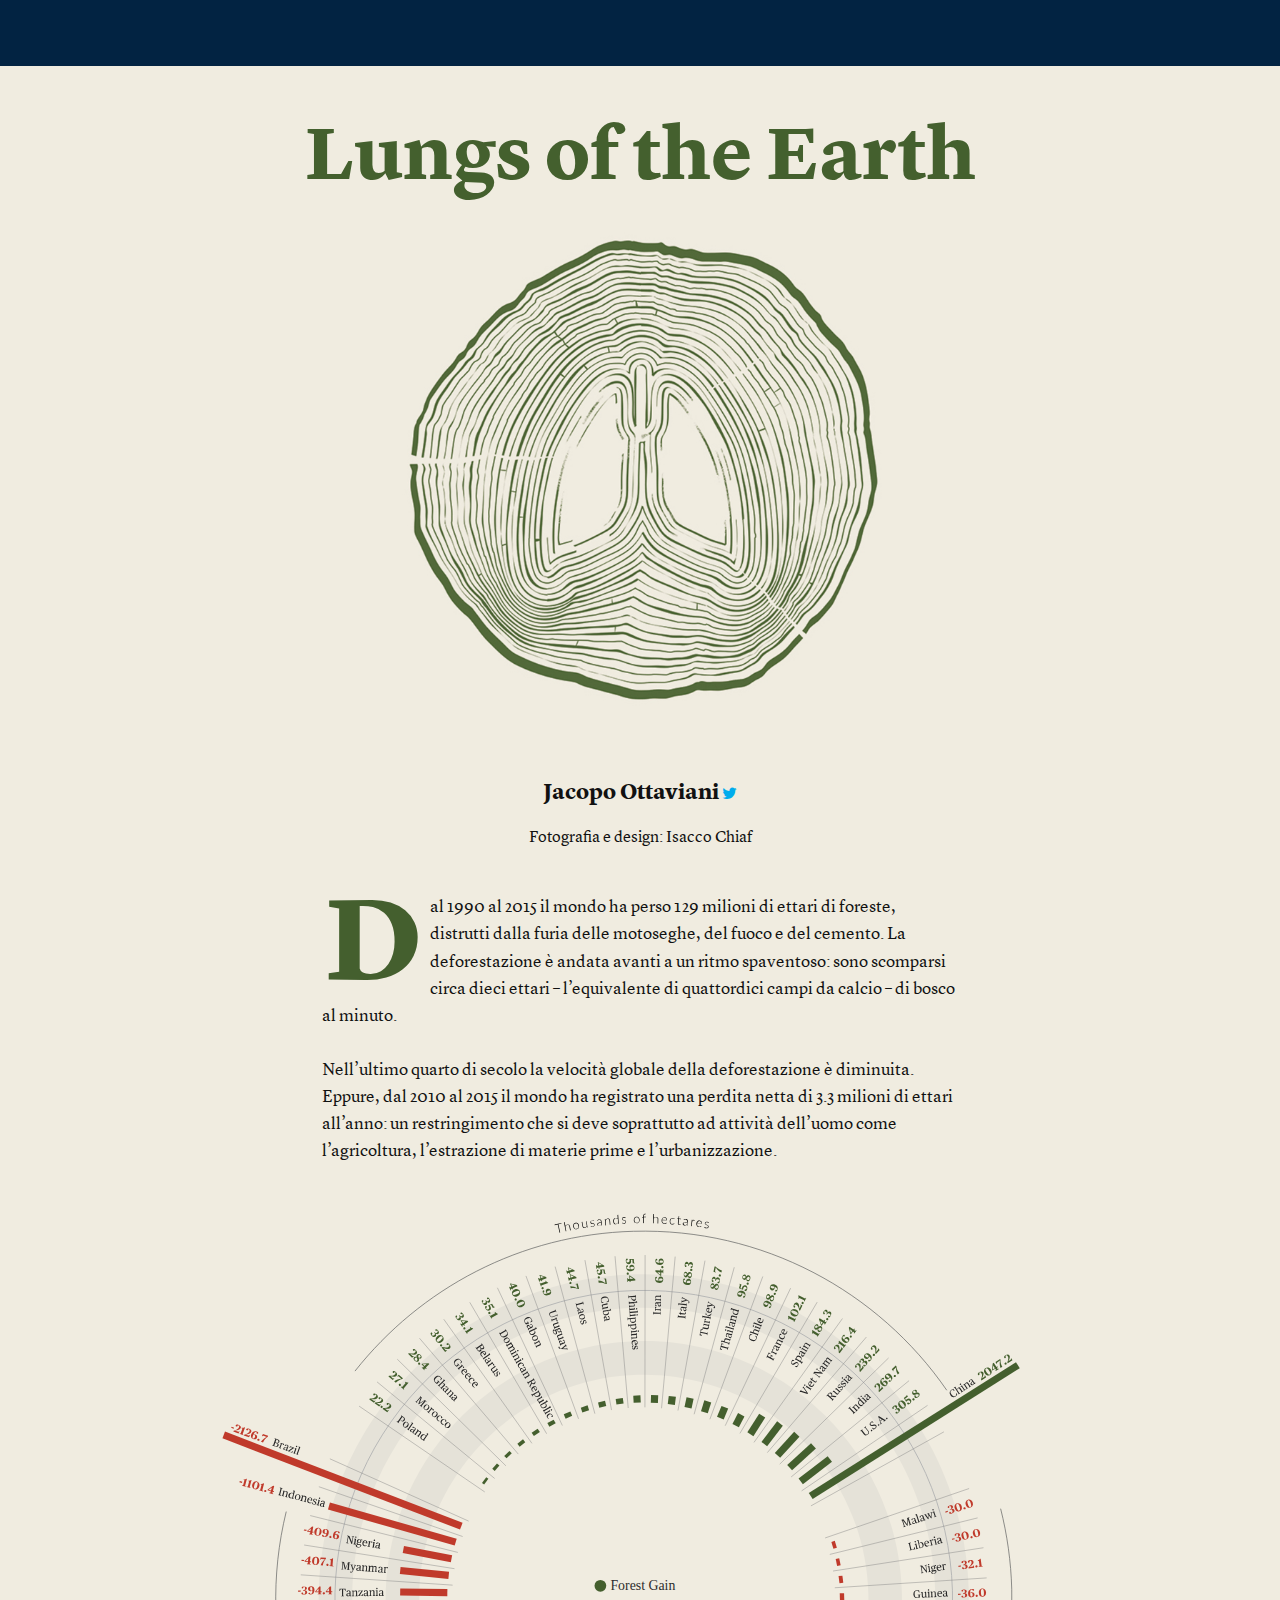
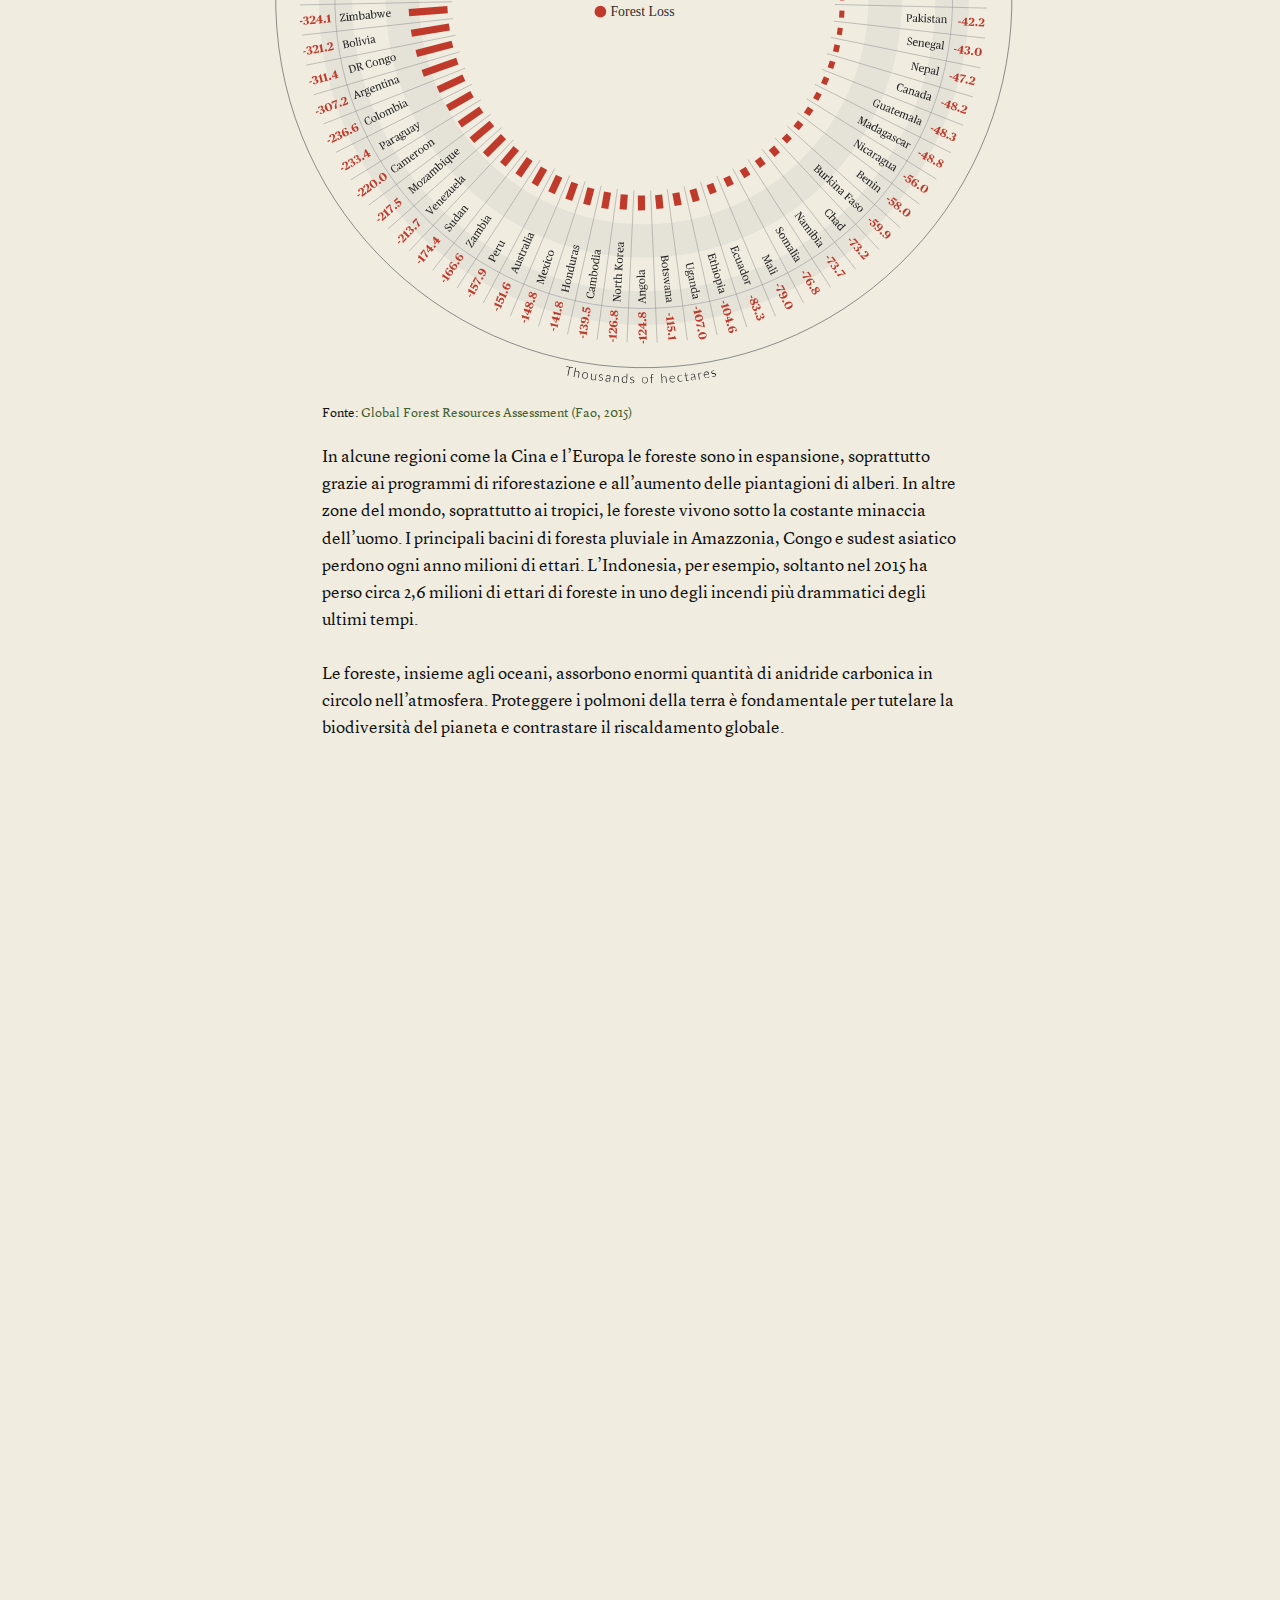
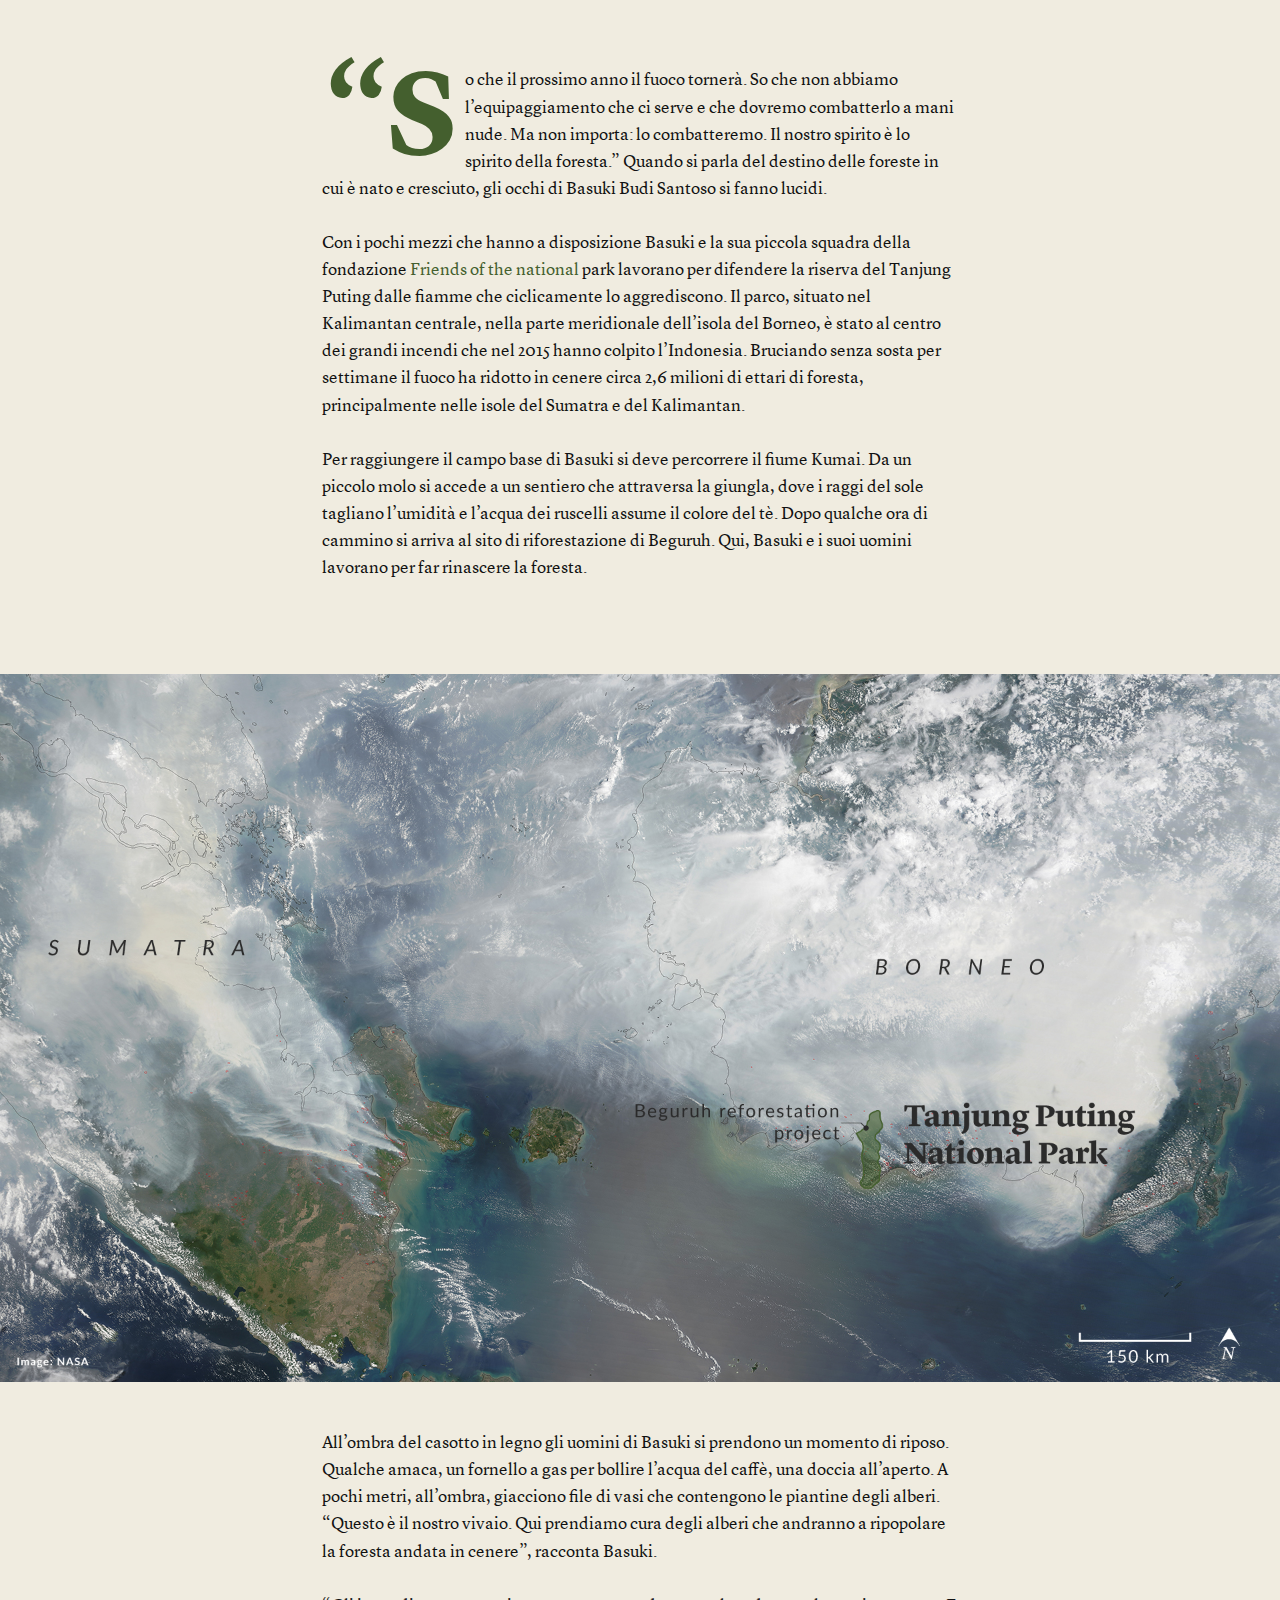
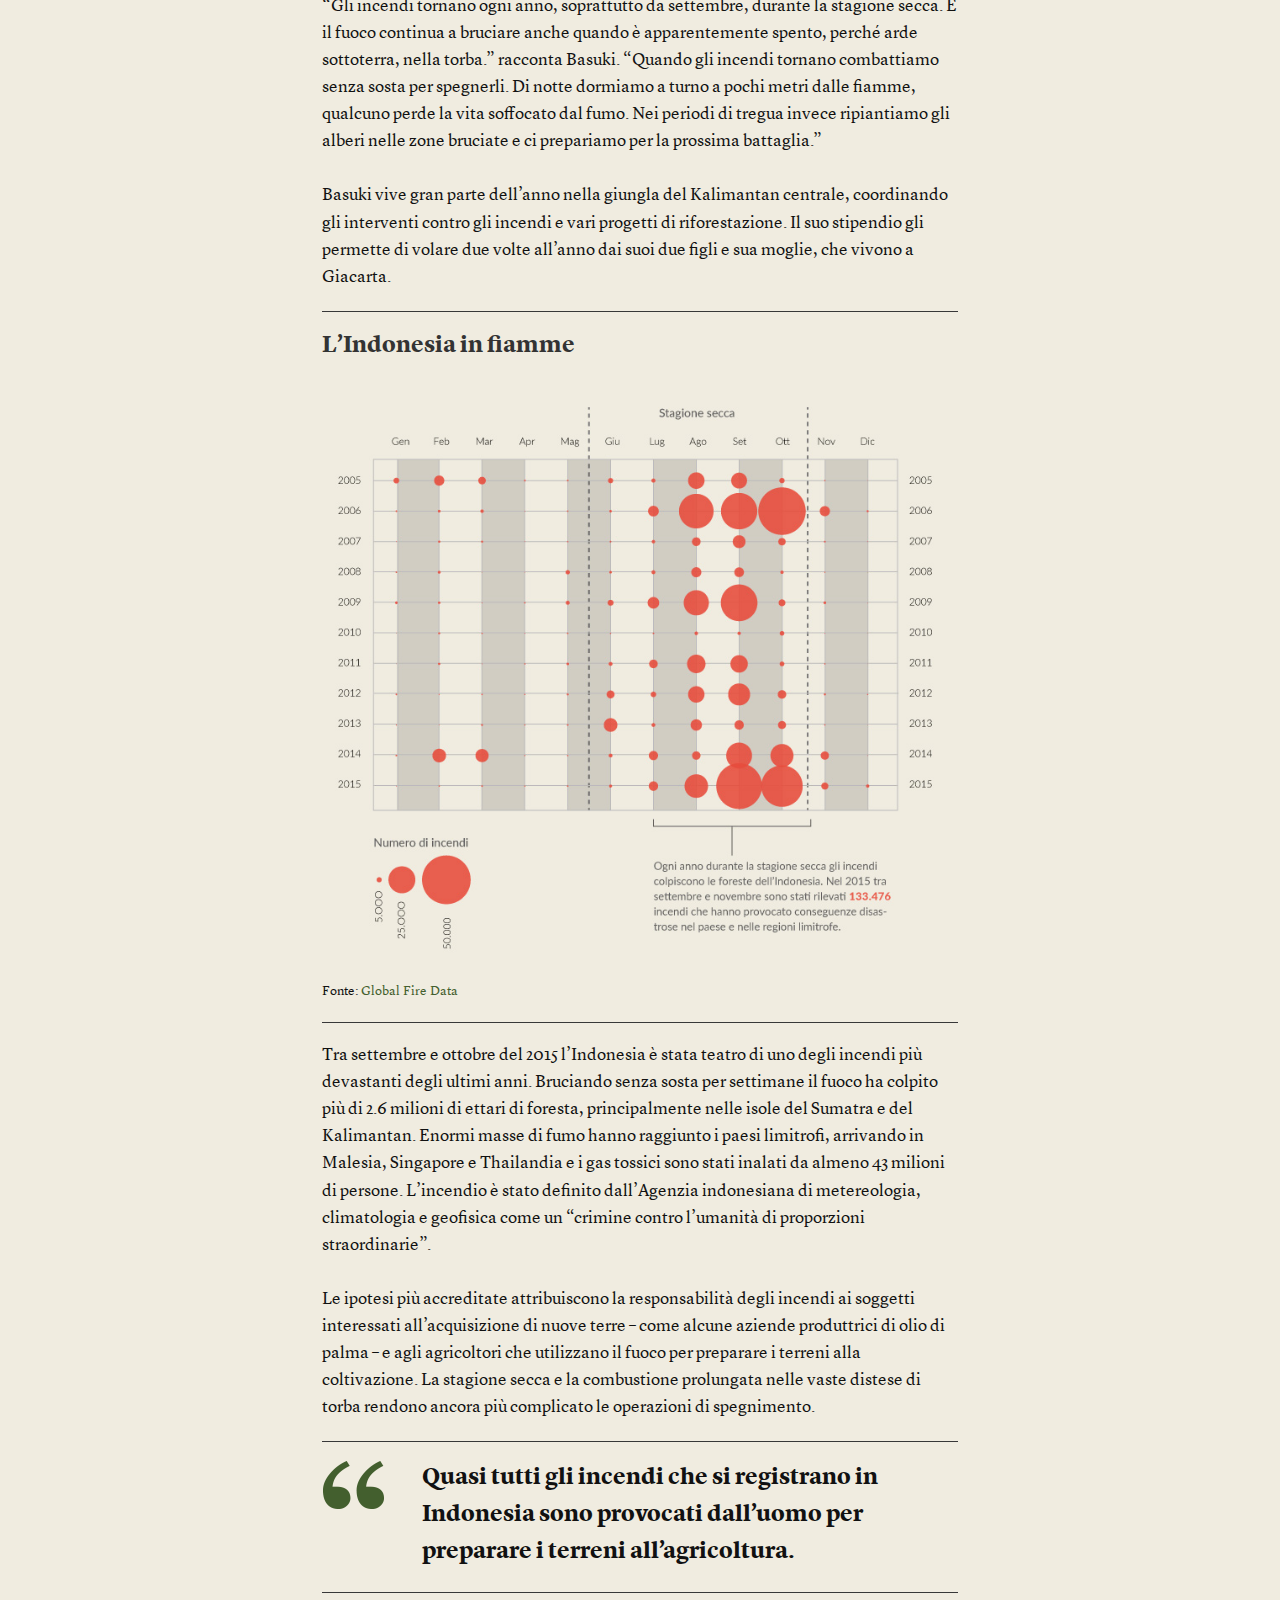
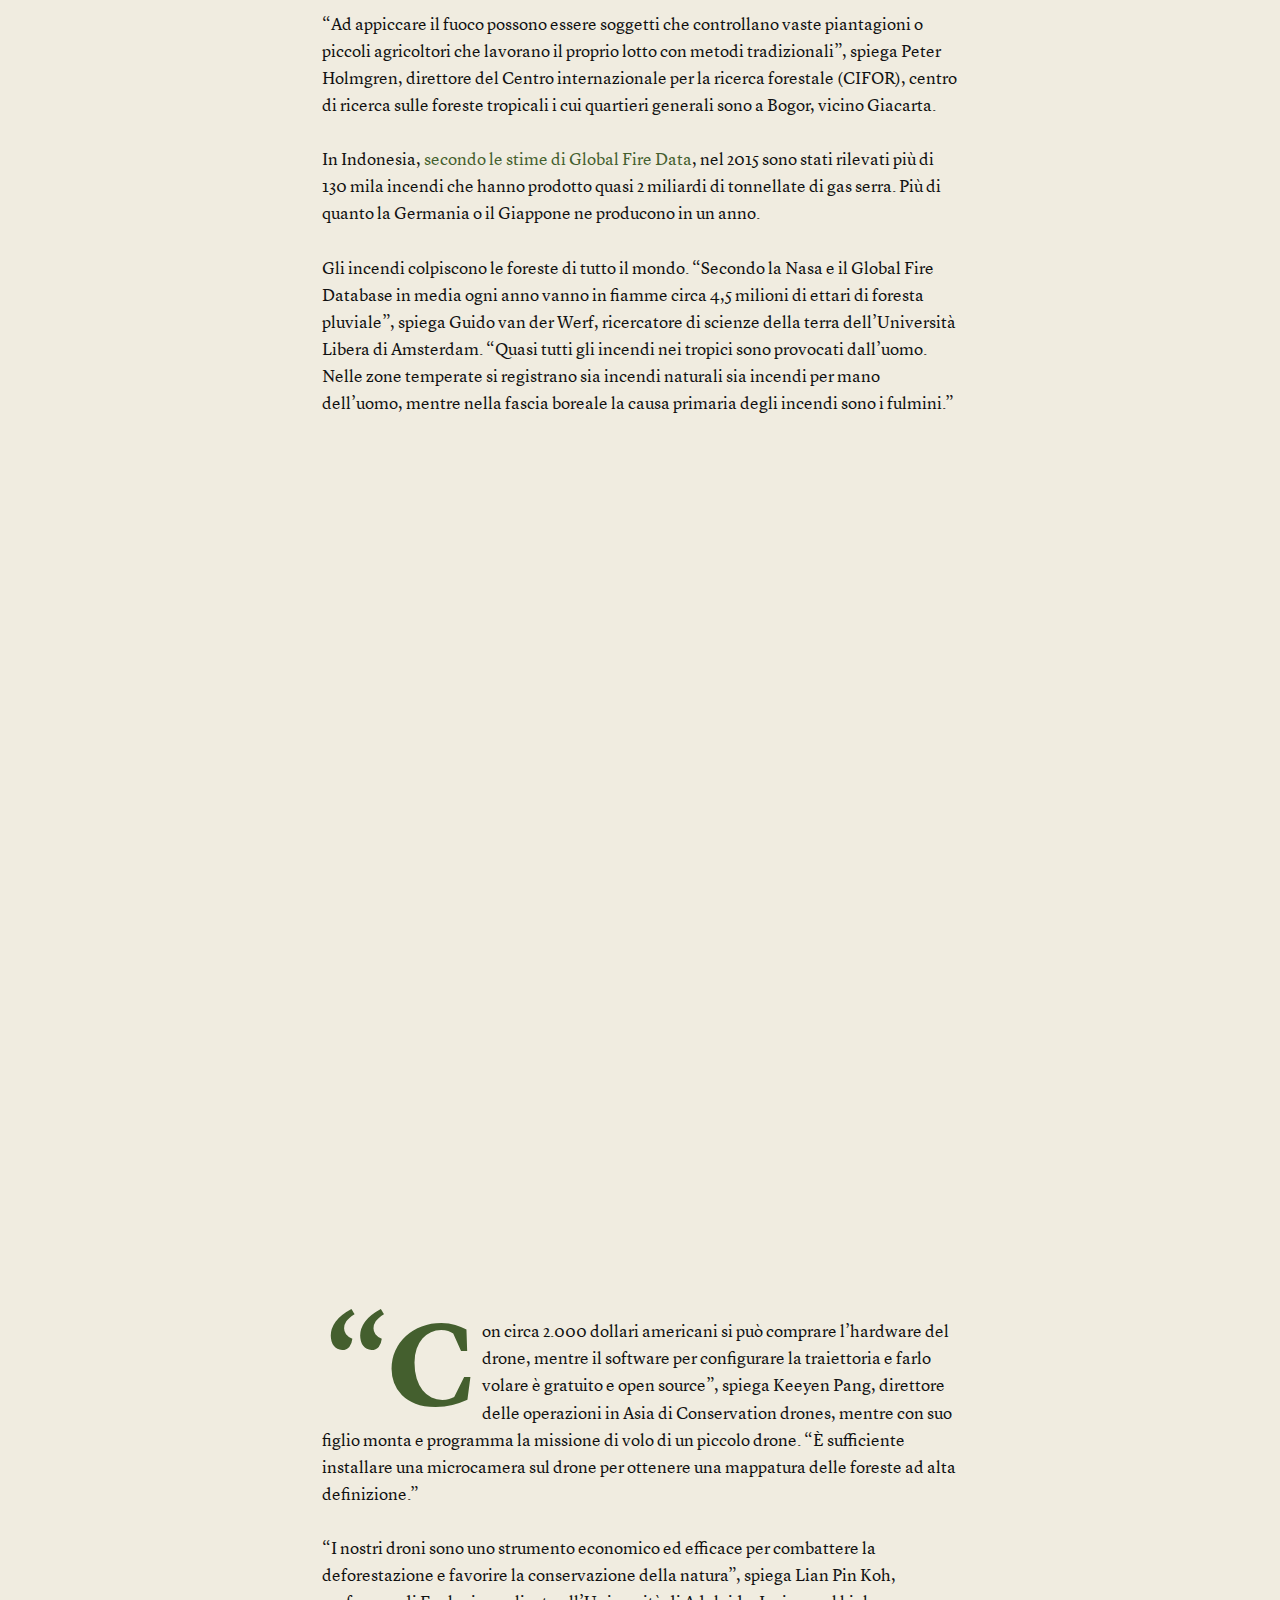
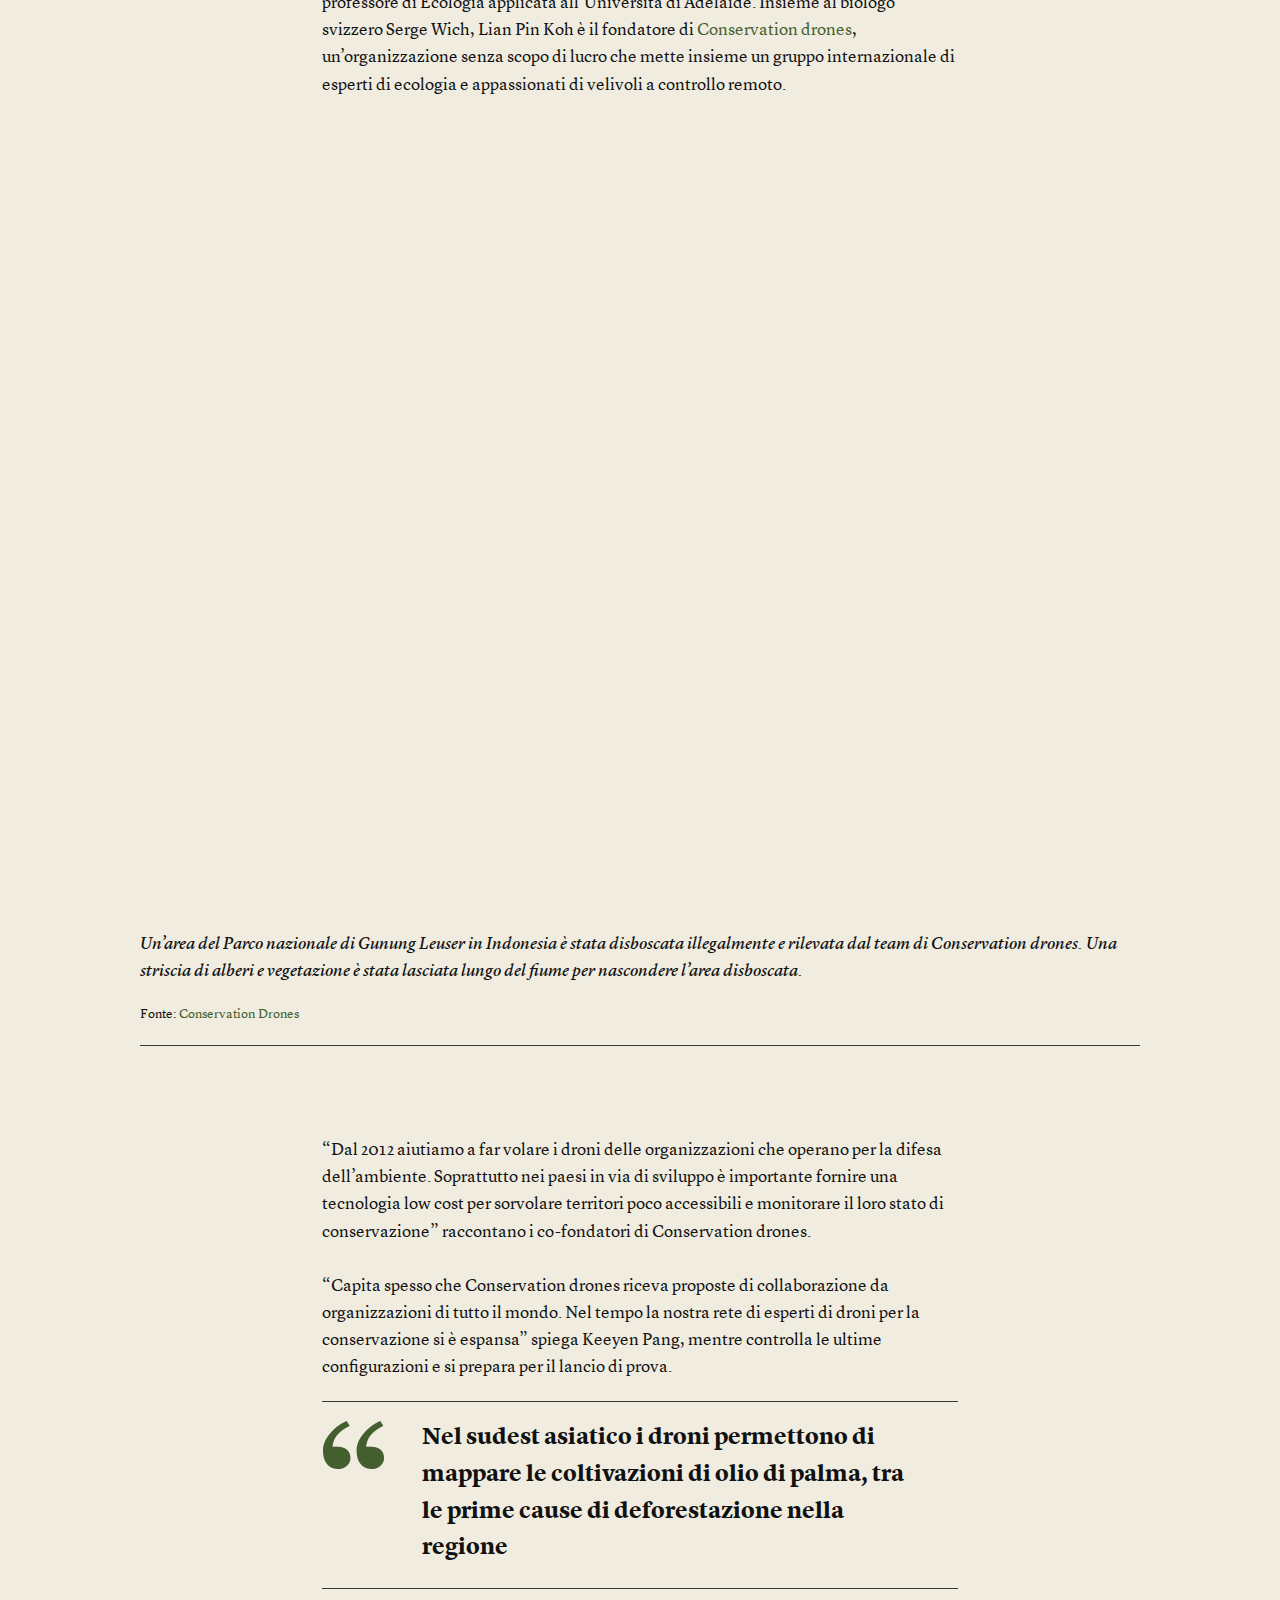
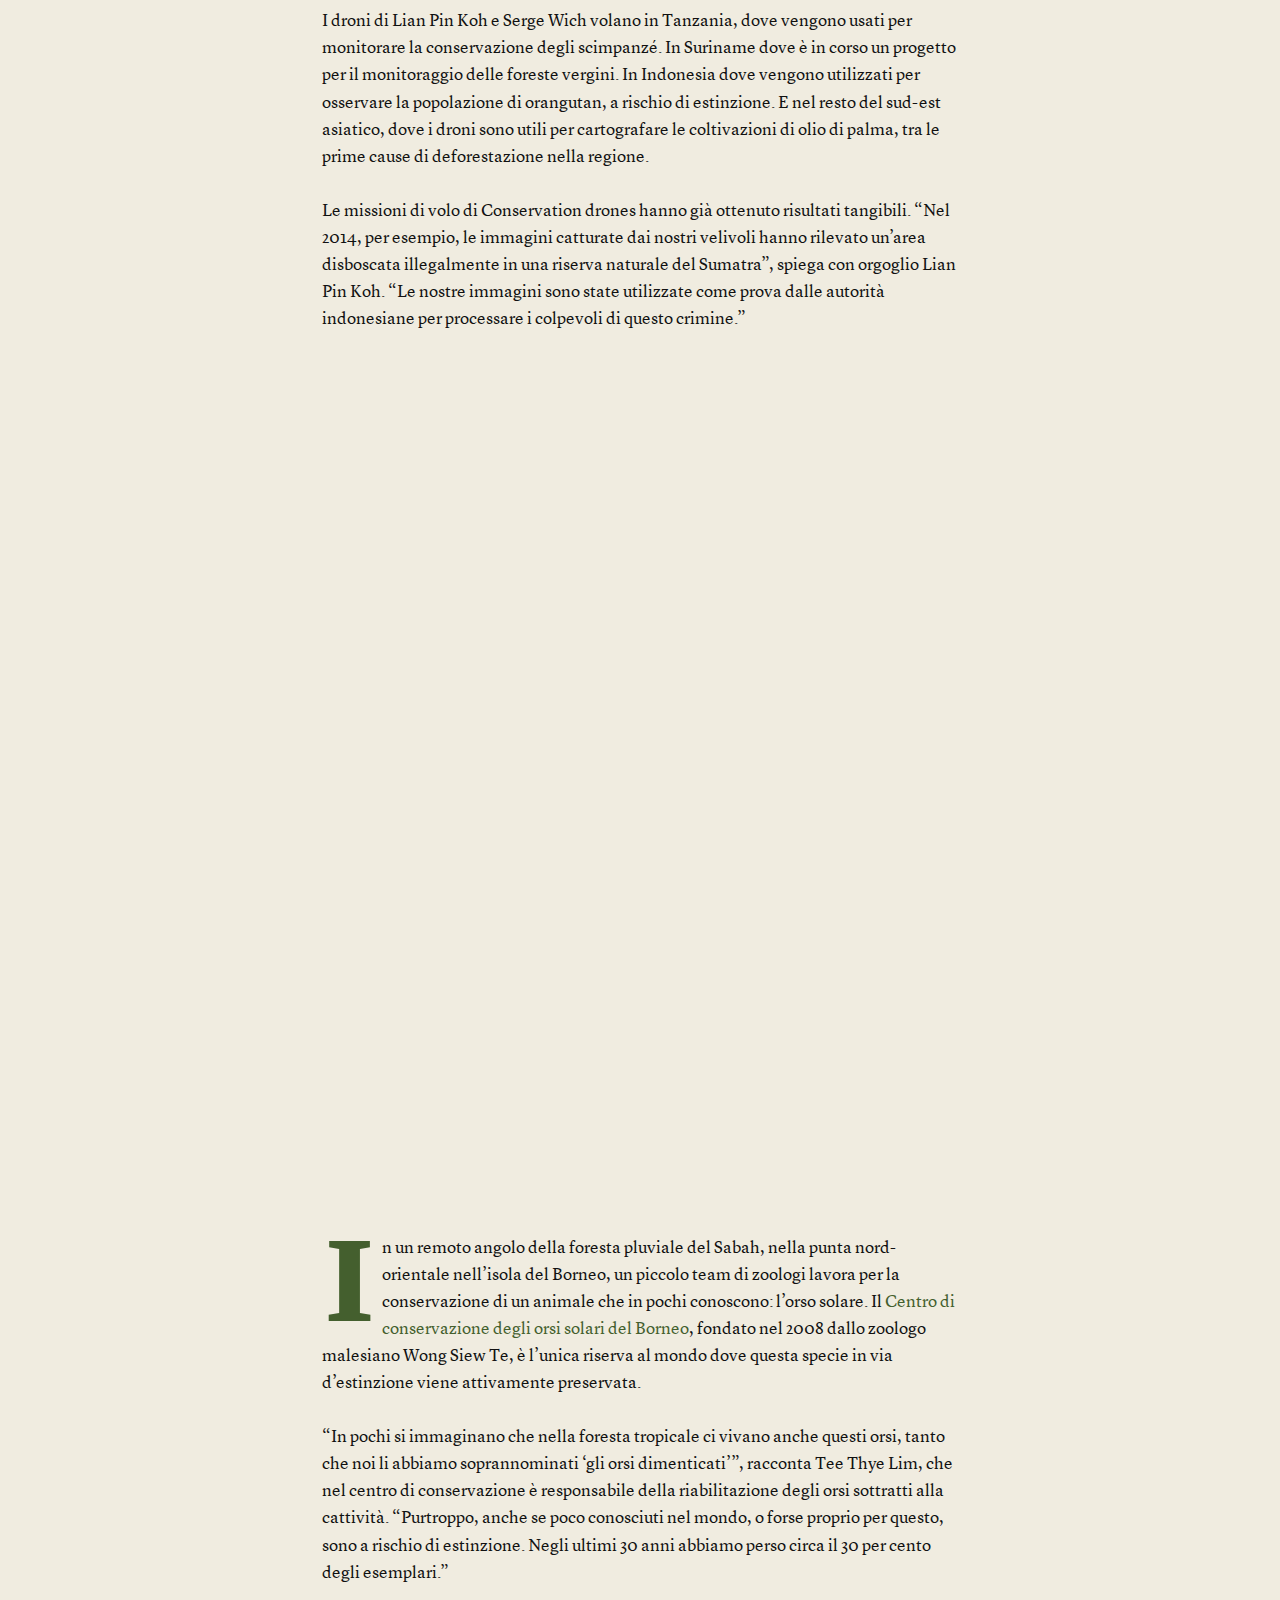
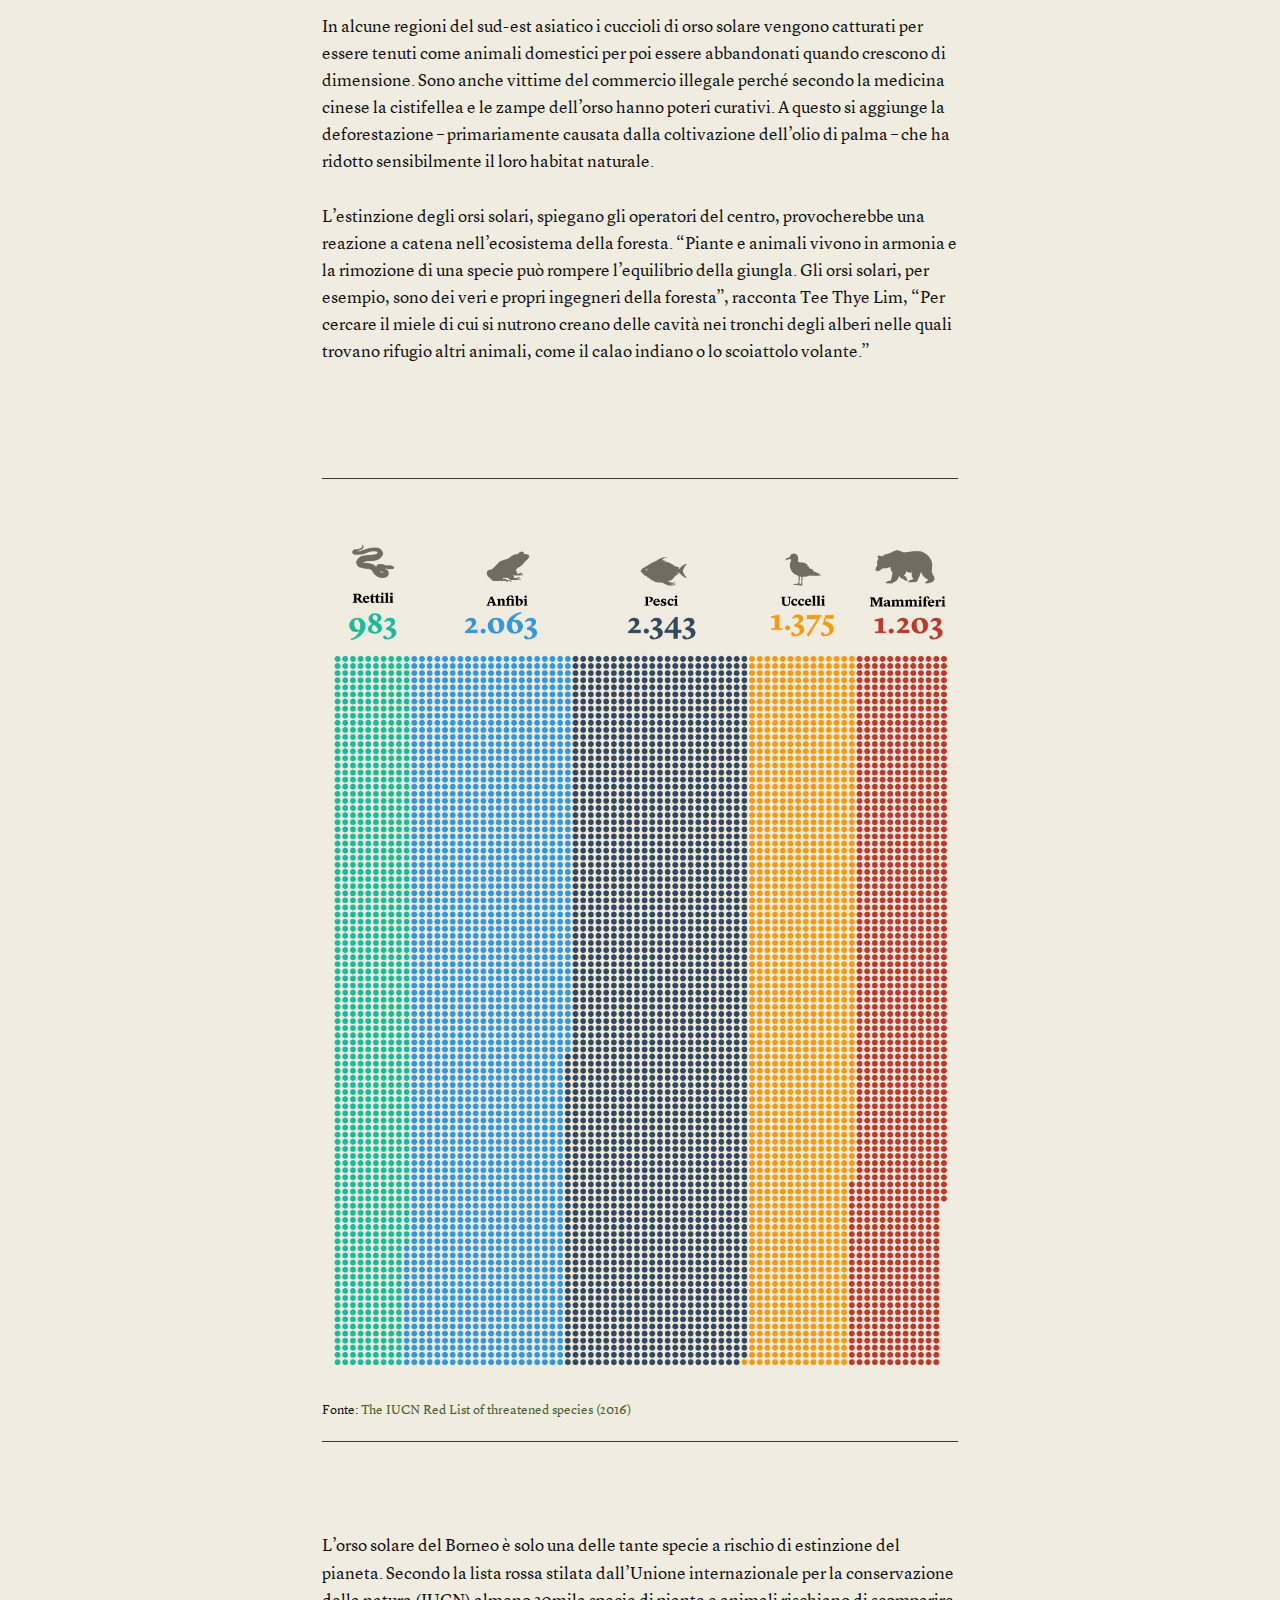
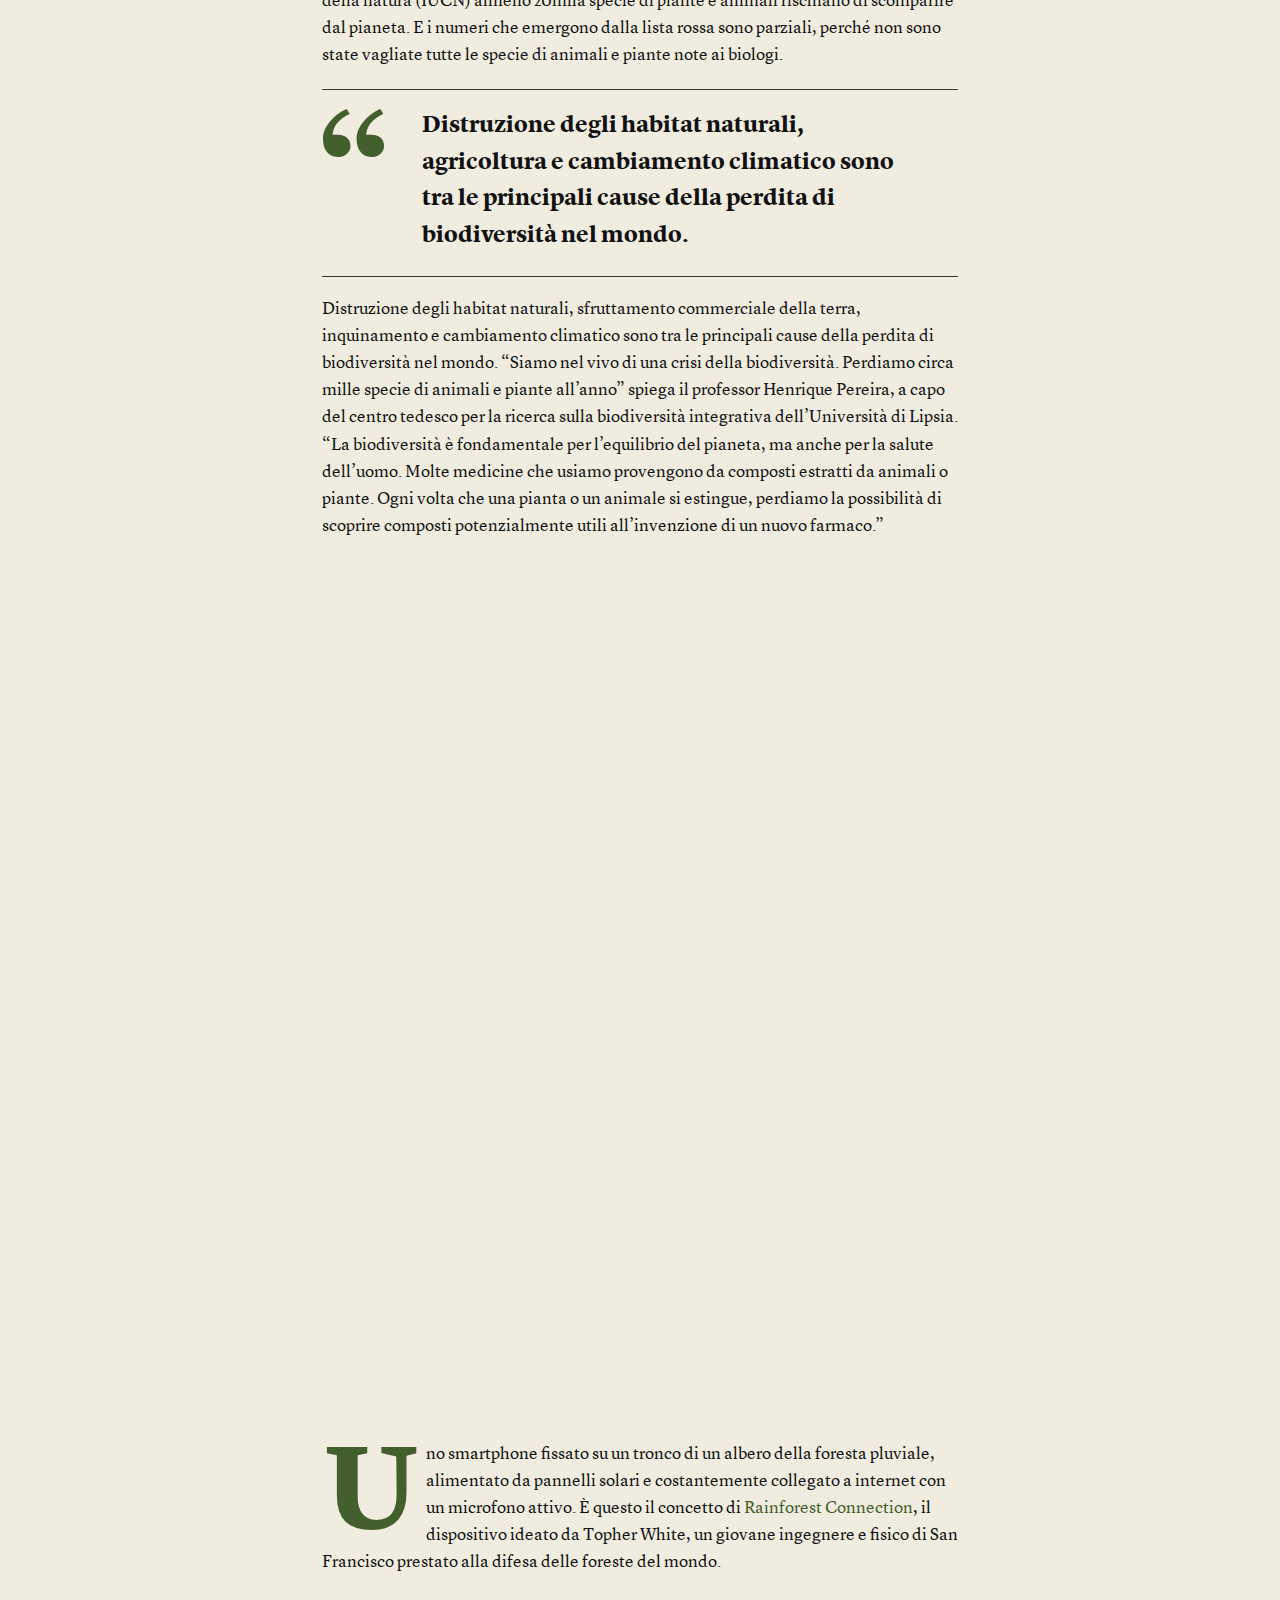
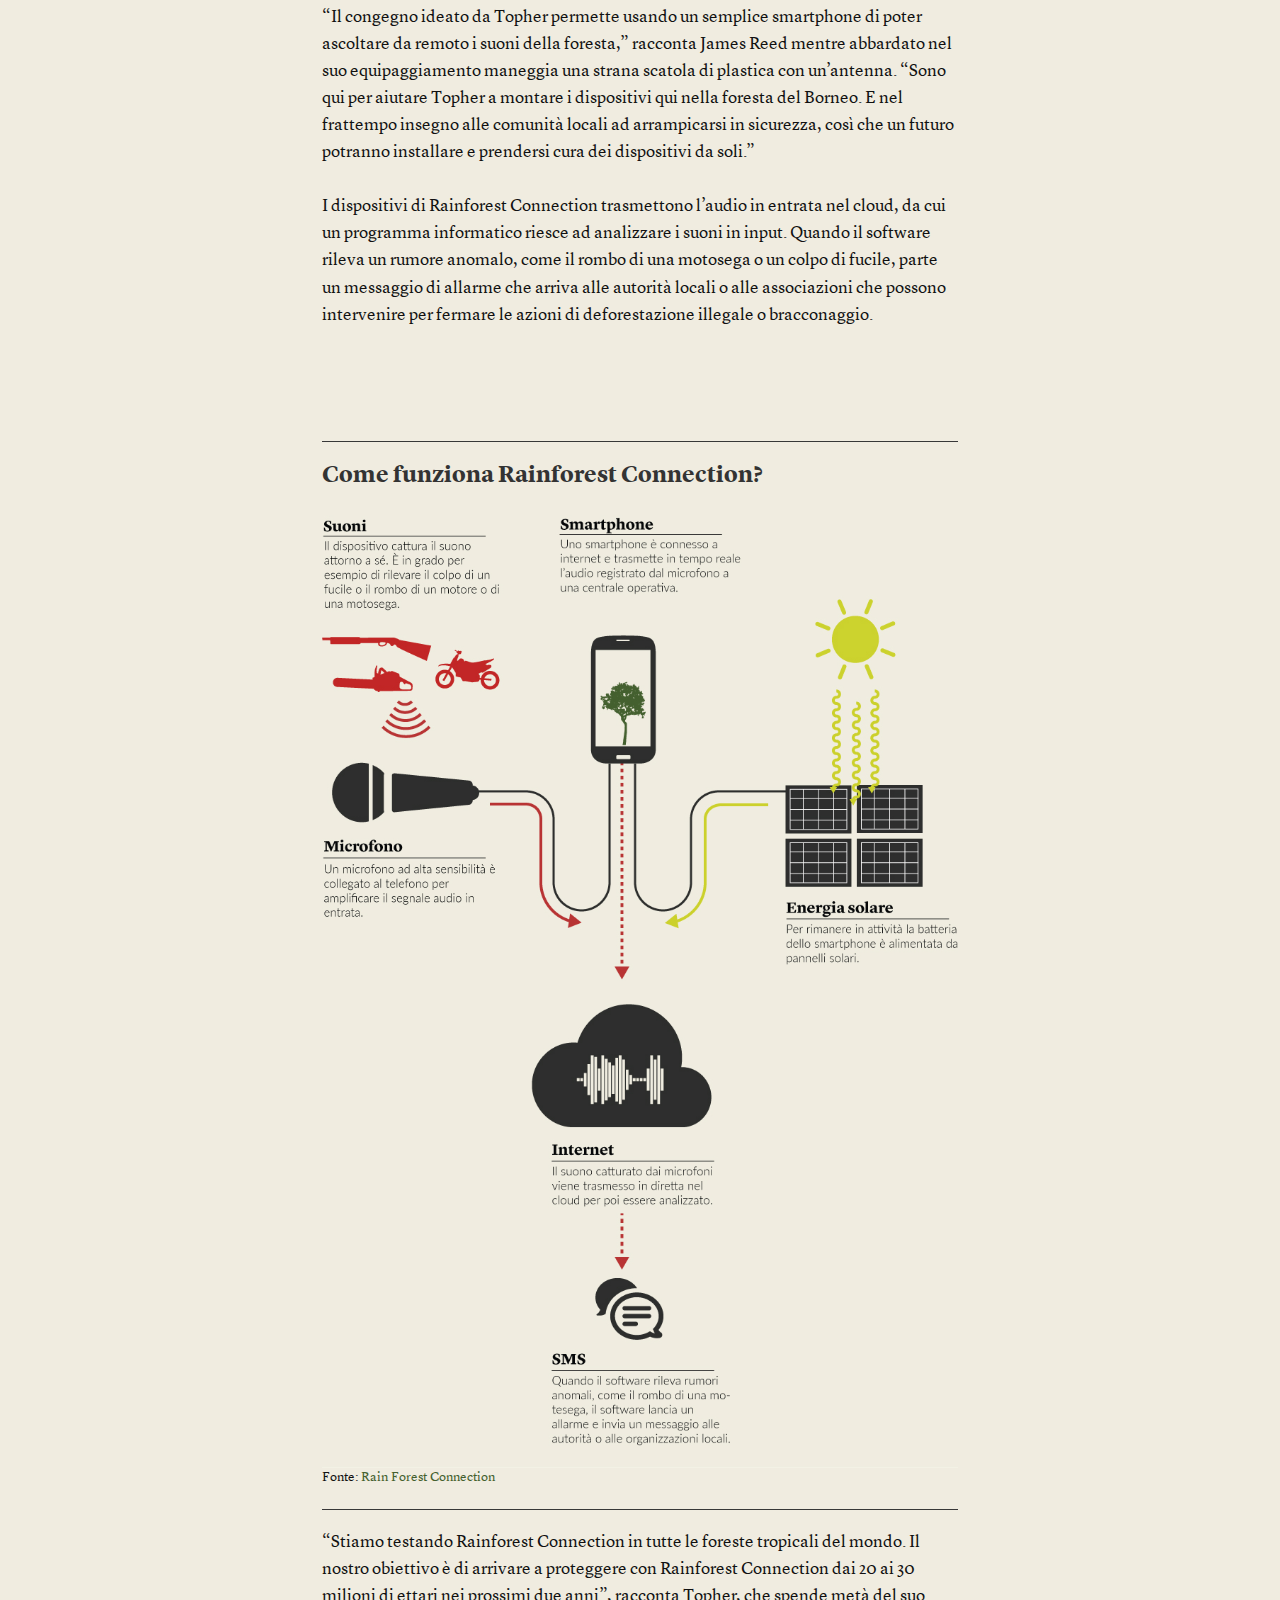
==== commit 9128ecb6: "asfa" ====
--- a/index.html
+++ b/index.html
@@ -118,8 +118,8 @@
     <div id="wrapper">
         <header class="top-bar-menu">
             <div class="container clearfix">
-                <a href="http://www.internazionale.it/"> <img class="hide-for-small" src="images/logo.png"> </a>
-                <a href="http://www.internazionale.it/"> <img class="show-for-small-only" src="images/logo.png"> </a>
+                <!--<a href="http://www.internazionale.it/"> <img class="hide-for-small" src="images/logo.png"> </a>
+                <a href="http://www.internazionale.it/"> <img class="show-for-small-only" src="images/logo.png"> </a>-->
 
                 <!--                <h6 id="title-head" class="hide-for-small">Lungs of the Earth</h6>-->
                 <div id="title-head" class="hide-for-medium hide-for-small">
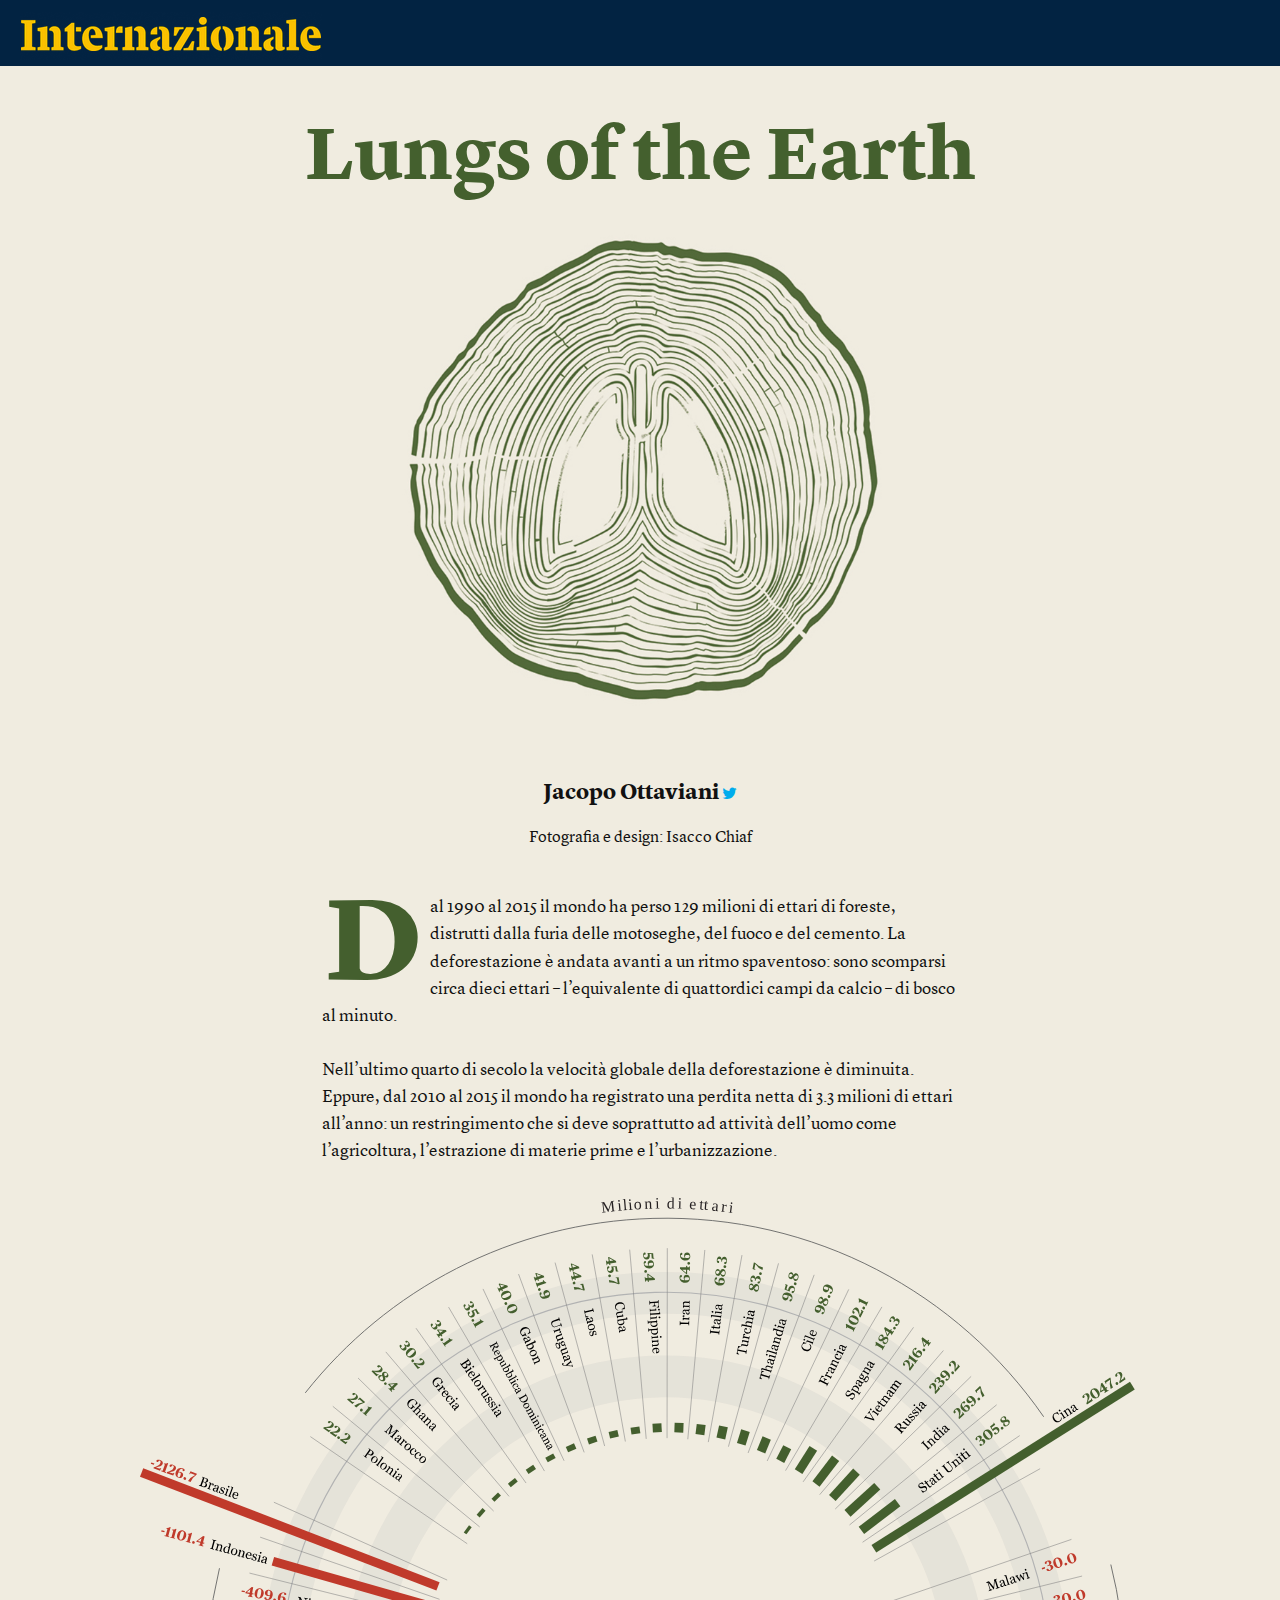
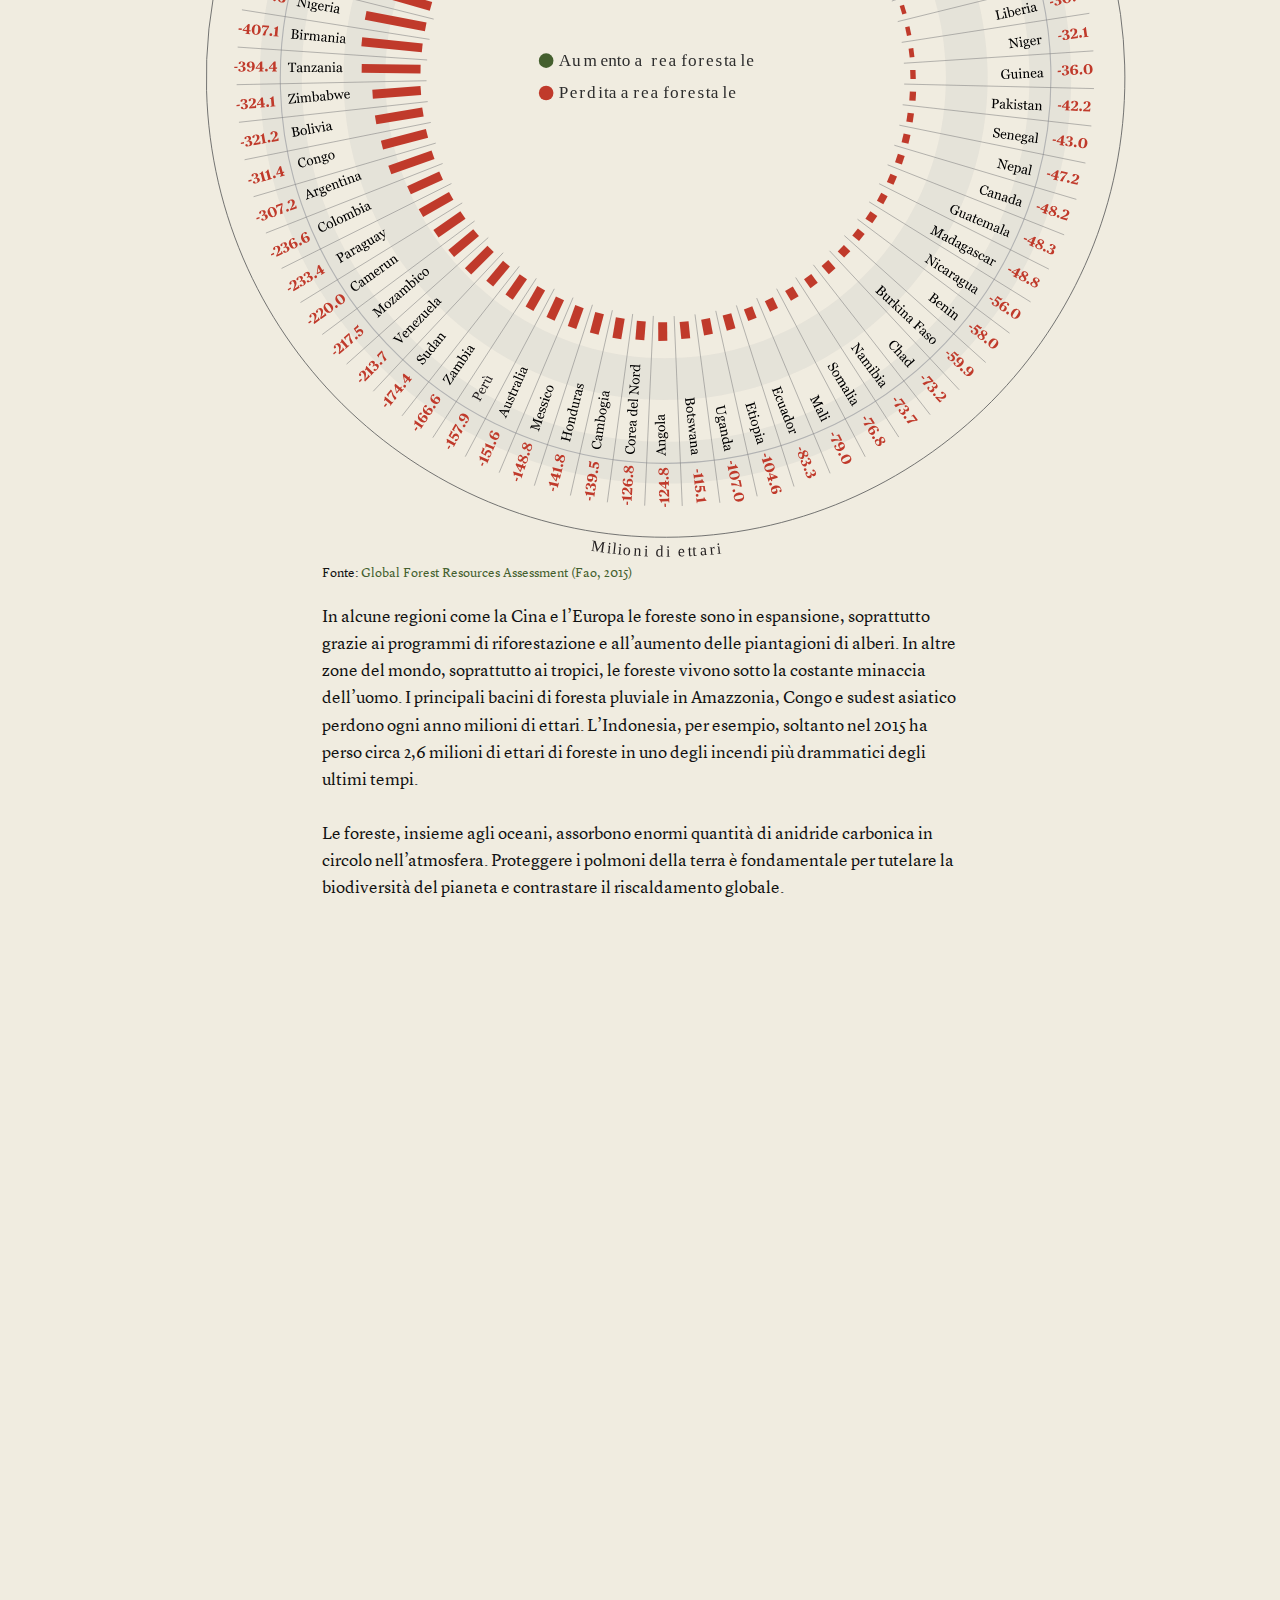
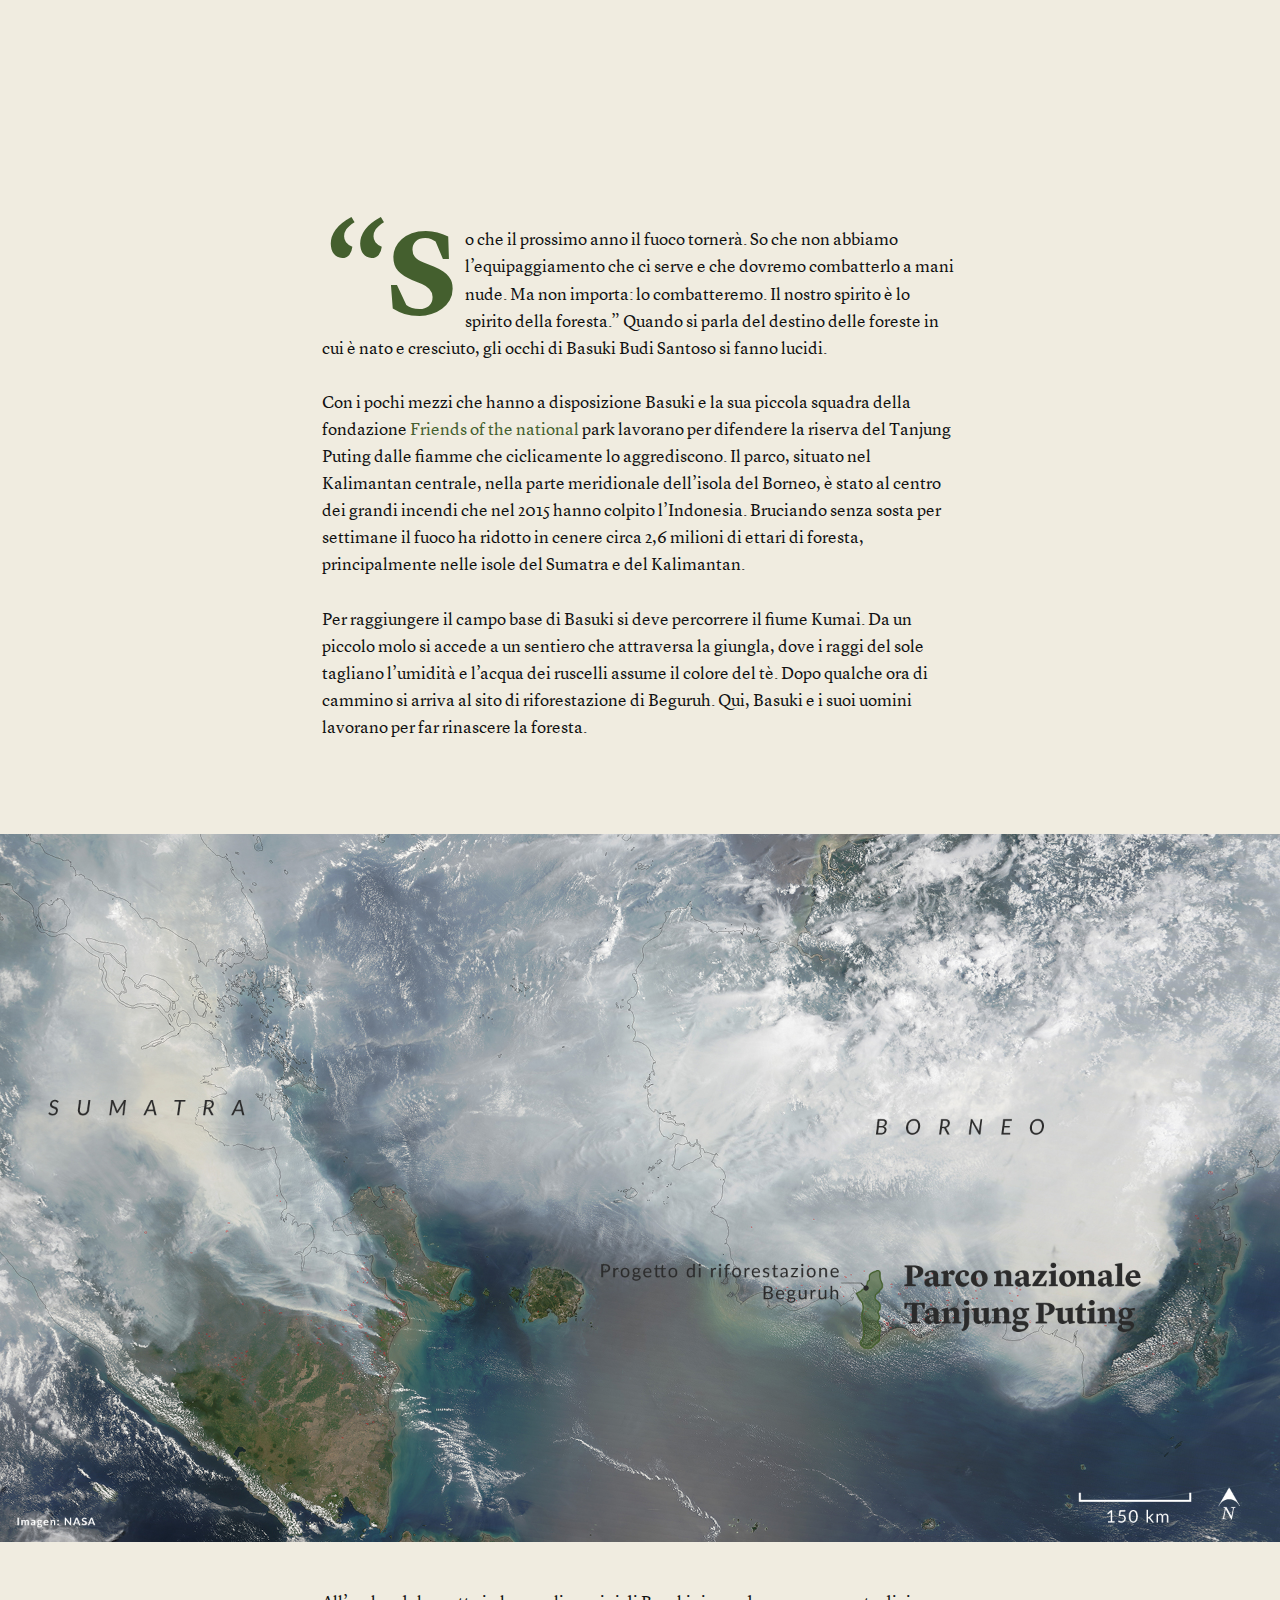
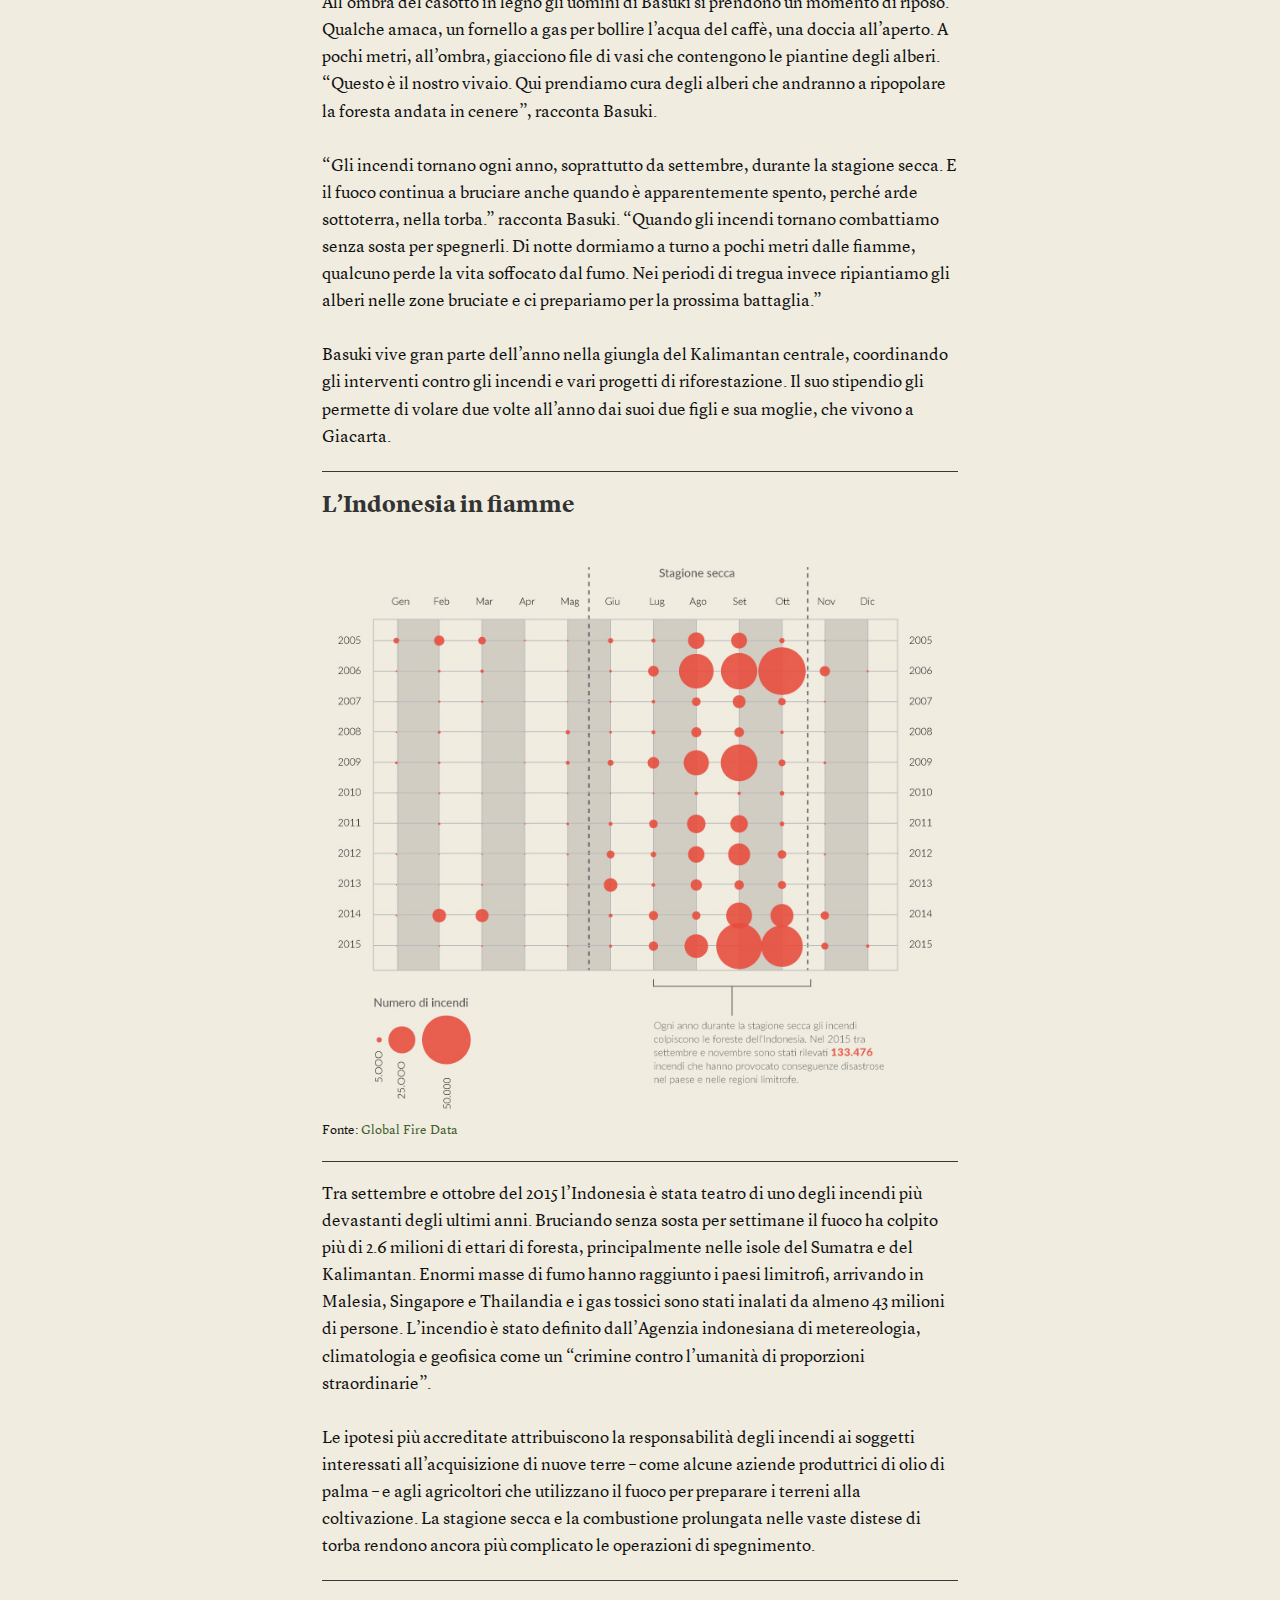
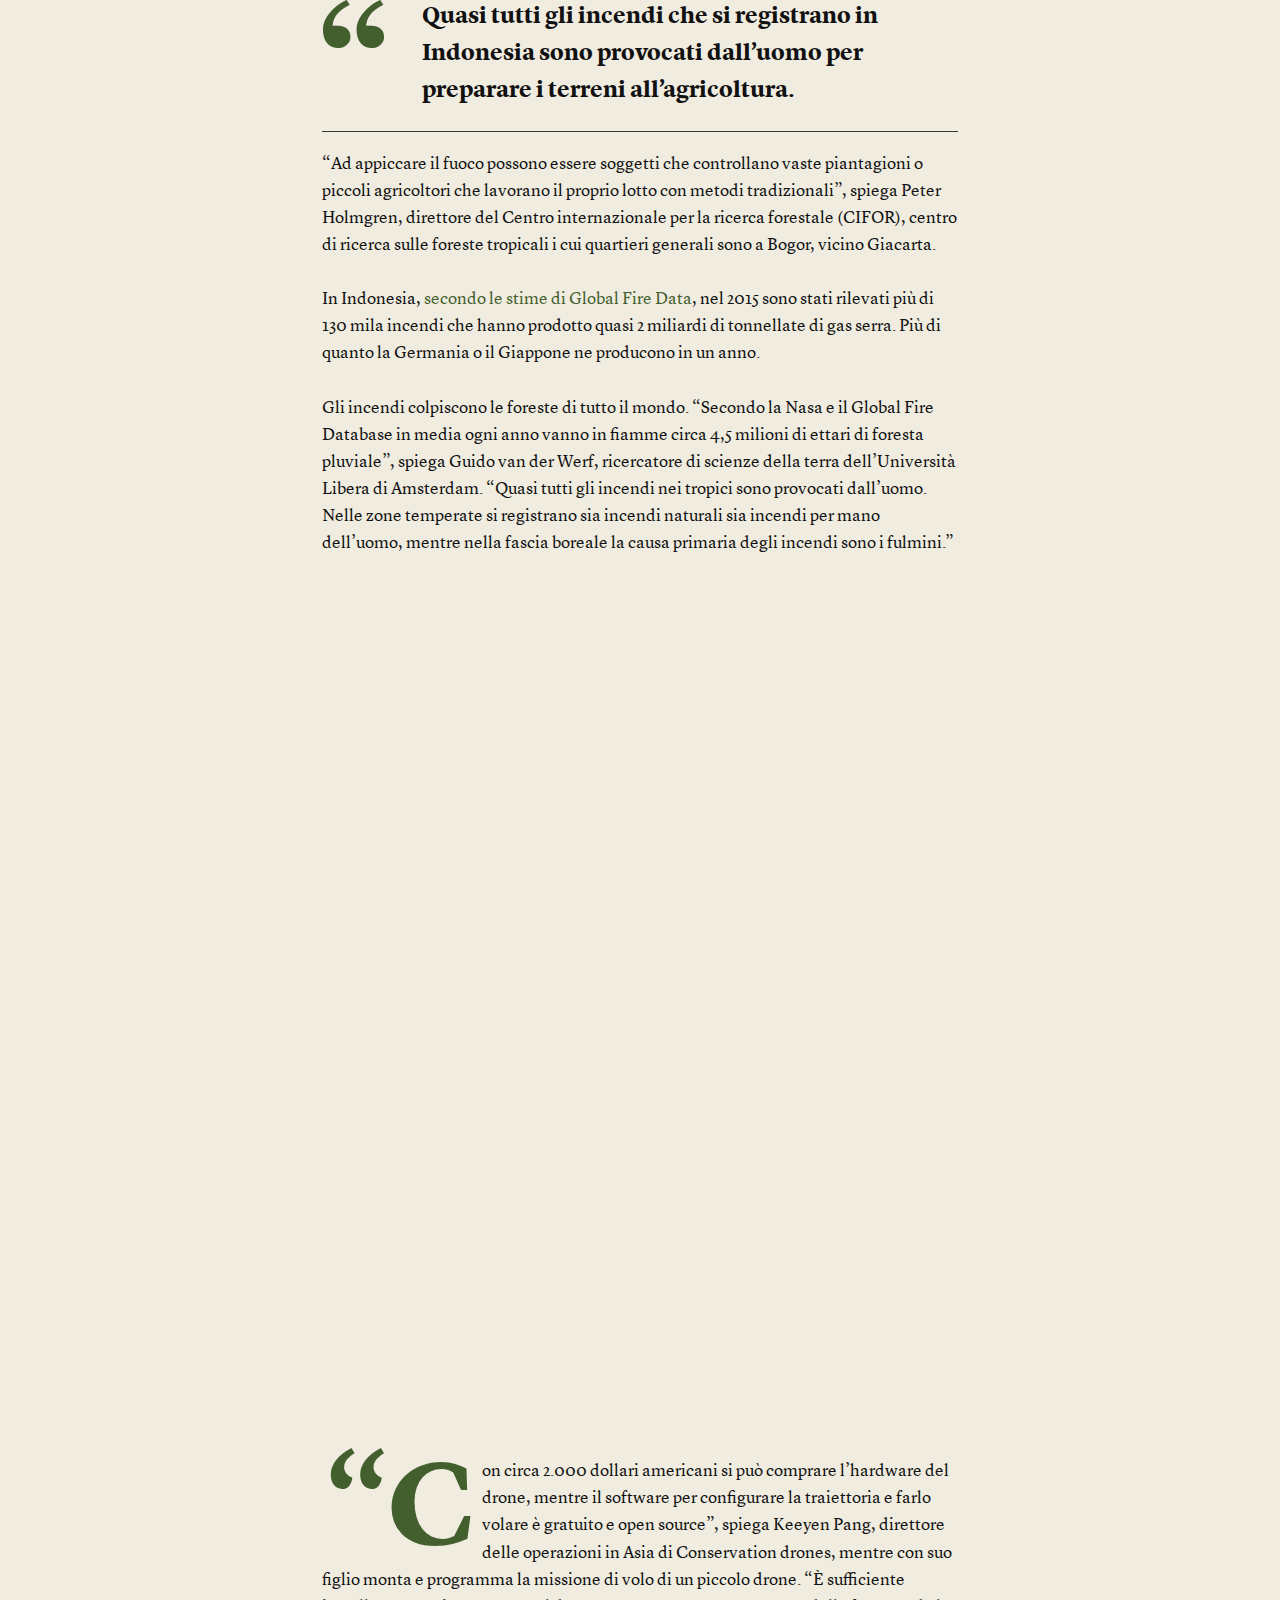
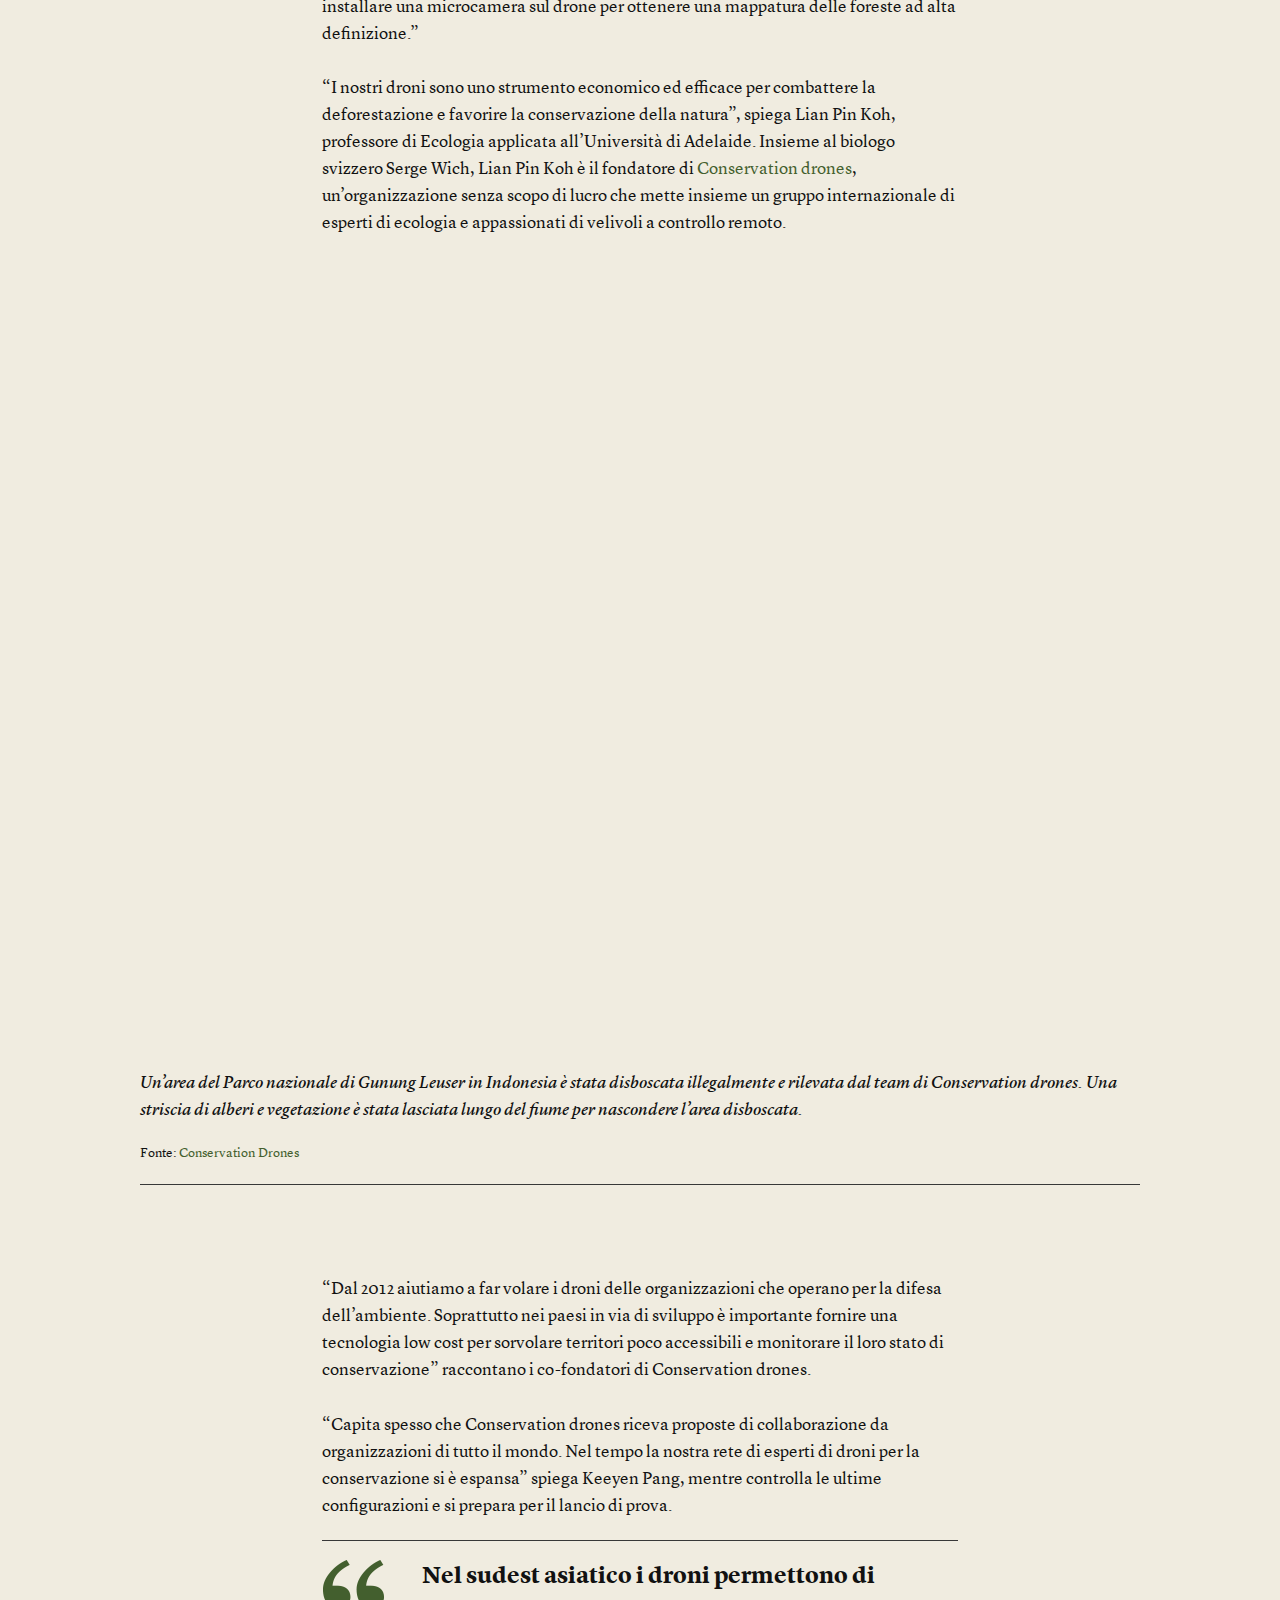
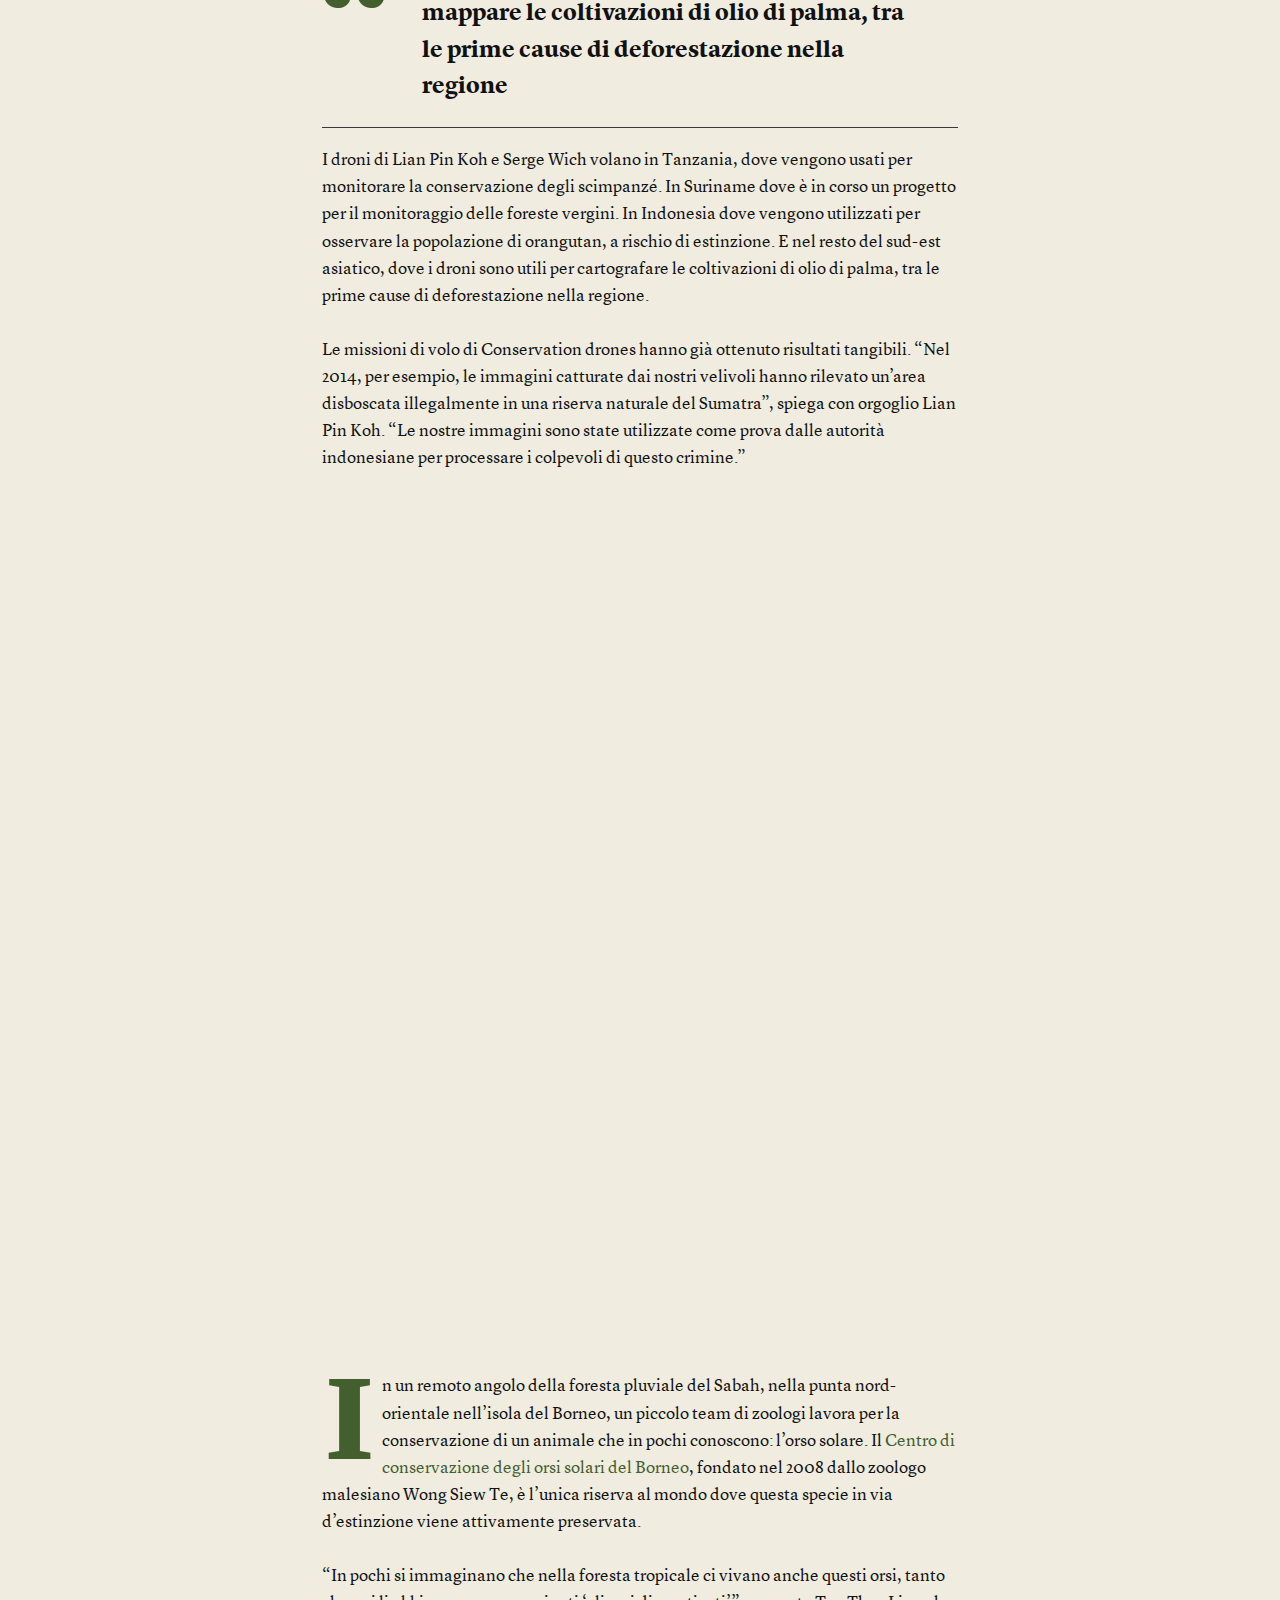
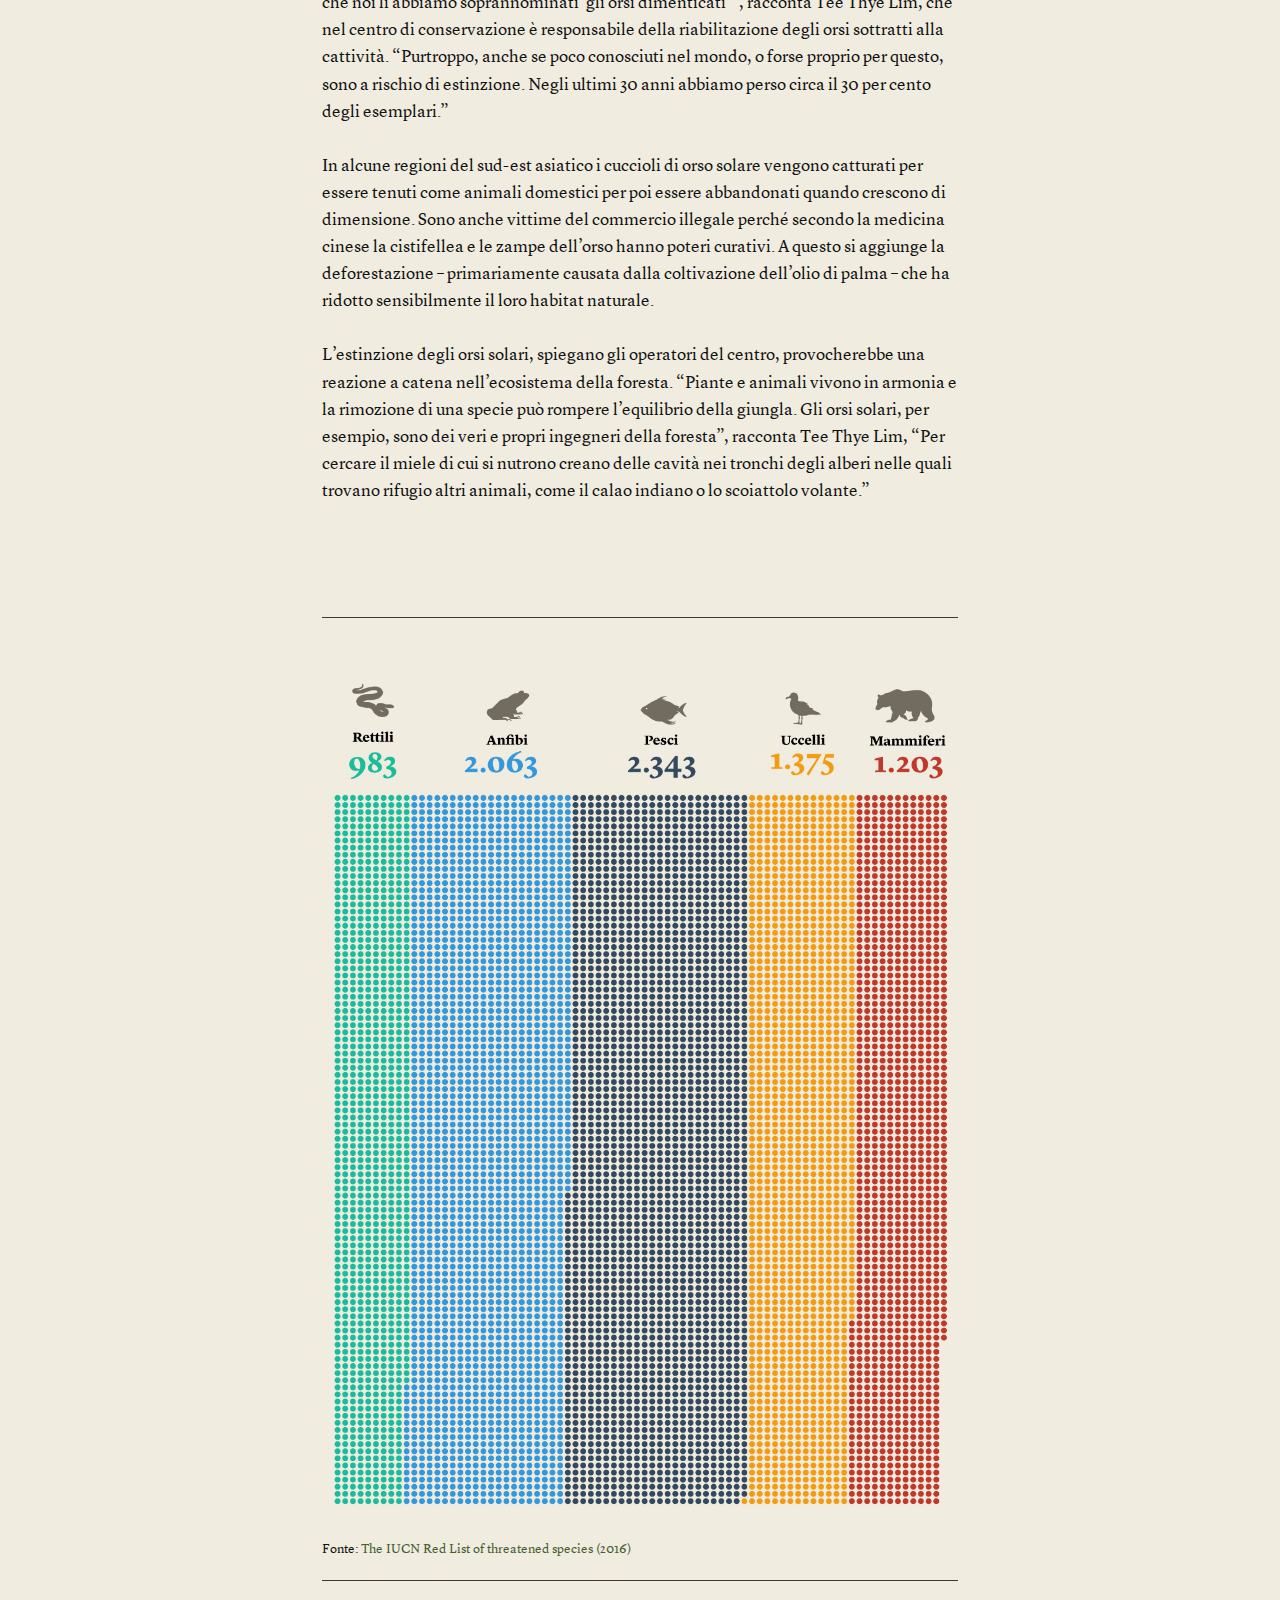
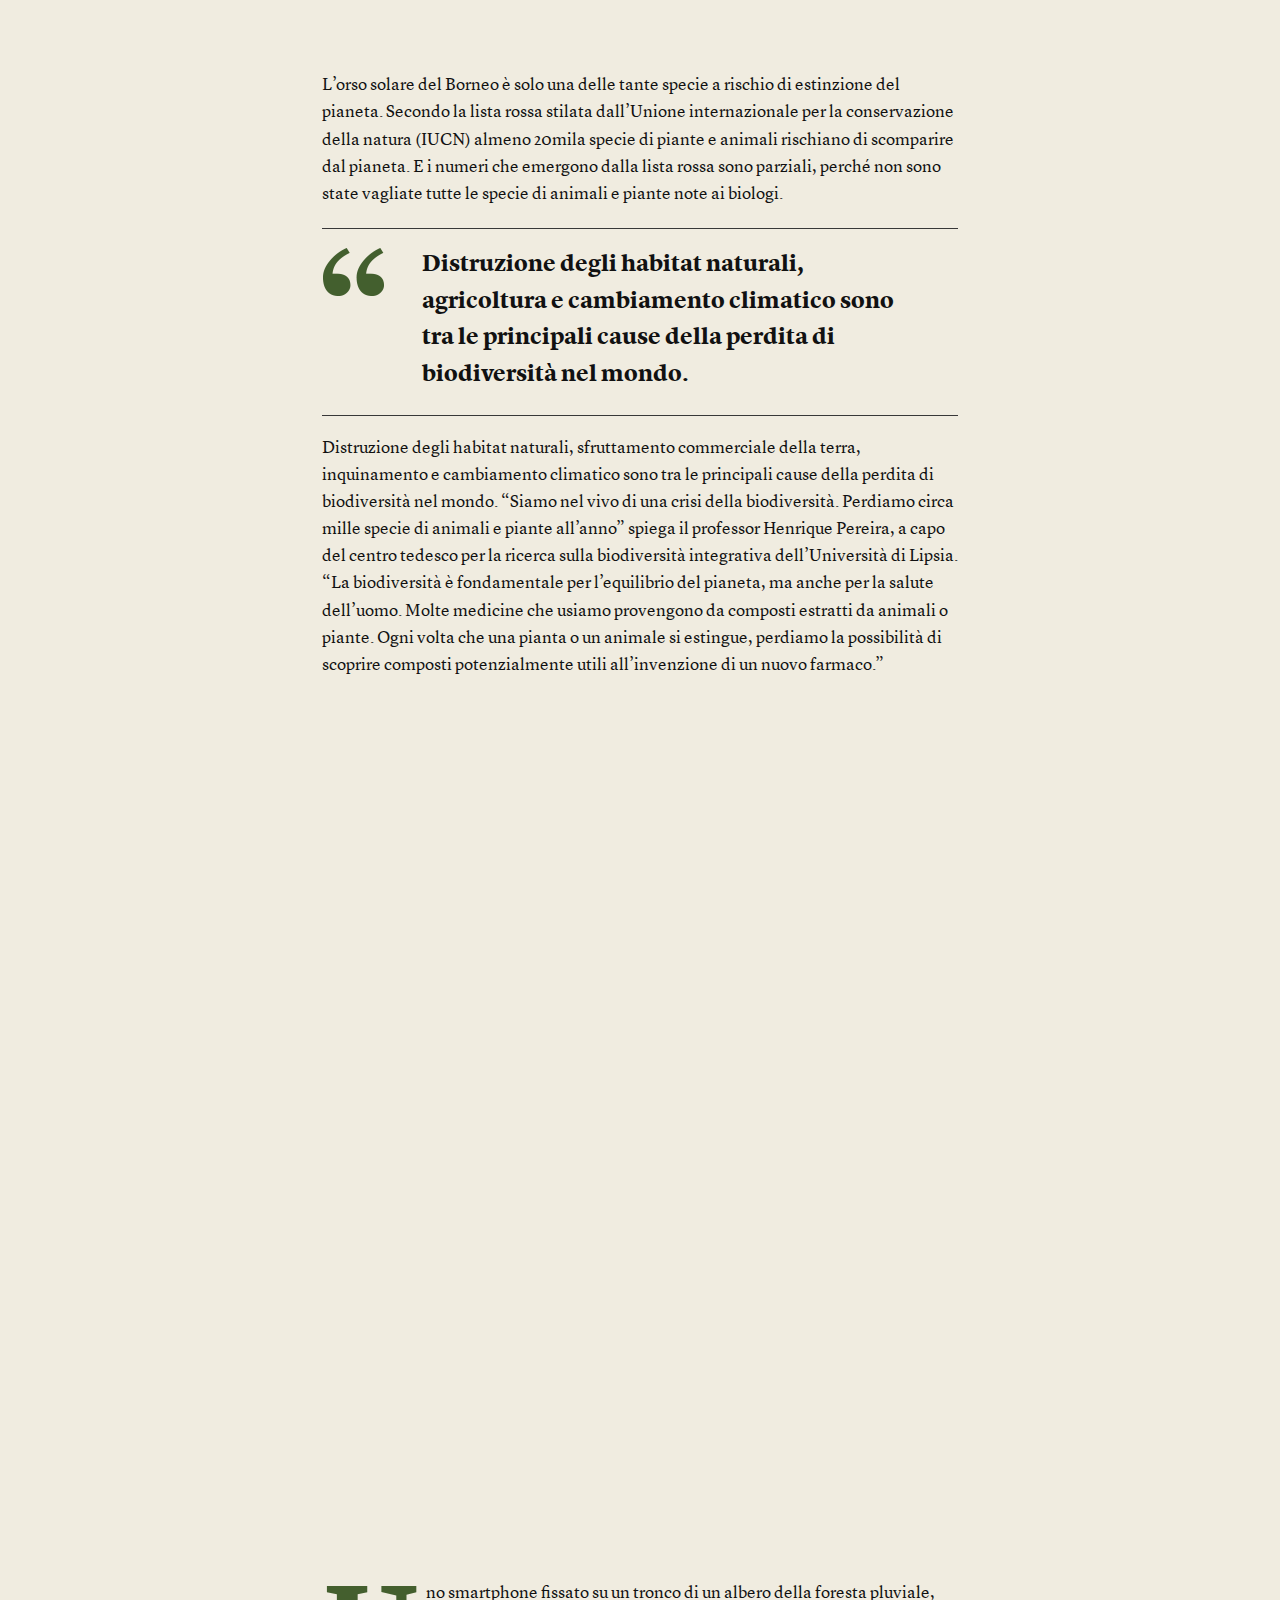
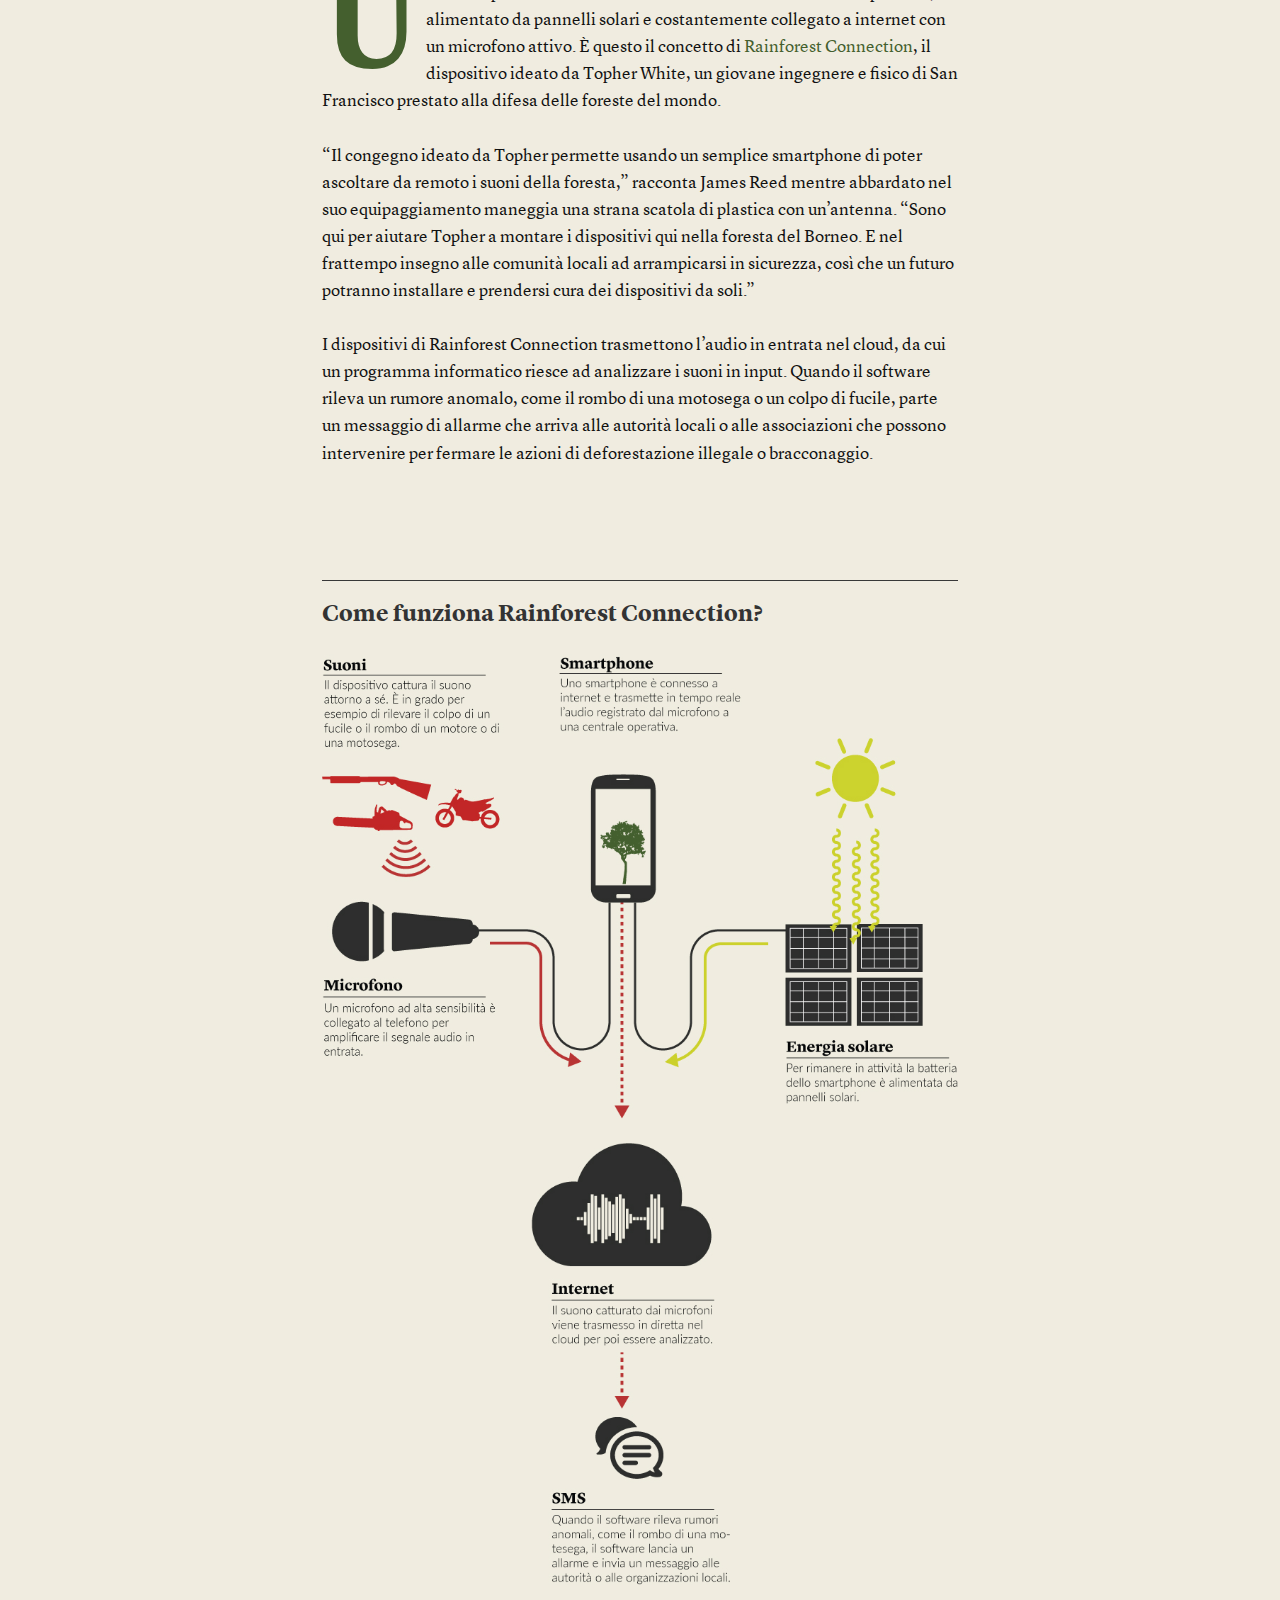
==== commit 3cea5e0c: "dosa" ====
--- a/index.html
+++ b/index.html
@@ -107,7 +107,7 @@
                     <h4 style="color:#fff">Lungs of the Earth</h4>
 
                     <br />
-                    <a id="ref_tw" href="http://twitter.com/home?status=Vita%2C morte e miracoli dei rifiuti elettronici. Guarda il web documentario URL %23LifeDeathMiraclesEwaste @JacopoOttaviani&related=JacopoOttaviani" onclick="javascript:window.open(this.href, '', 'menubar=no,toolbar=no,resizable=no,scrollbars=no,height=400,width=600');return false;"><i class="fa fa-twitter"></i></a>
+                    <a id="ref_tw" href="http://twitter.com/home?status=I polmoni della terra @JacopoOttaviani&related=JacopoOttaviani" onclick="javascript:window.open(this.href, '', 'menubar=no,toolbar=no,resizable=no,scrollbars=no,height=400,width=600');return false;"><i class="fa fa-twitter"></i></a>
                     <a href=""><i class="fa fa-facebook"></i></a>
                 </div>
             </div>
@@ -118,8 +118,8 @@
     <div id="wrapper">
         <header class="top-bar-menu">
             <div class="container clearfix">
-                <!--<a href="http://www.internazionale.it/"> <img class="hide-for-small" src="images/logo.png"> </a>
-                <a href="http://www.internazionale.it/"> <img class="show-for-small-only" src="images/logo.png"> </a>-->
+              <a href="http://www.internazionale.it/"> <img class="hide-for-small" src="images/logo.png"> </a>
+                <a href="http://www.internazionale.it/"> <img class="show-for-small-only" src="images/logo.png"> </a>
 
                 <!--                <h6 id="title-head" class="hide-for-small">Lungs of the Earth</h6>-->
                 <div id="title-head" class="hide-for-medium hide-for-small">
@@ -135,7 +135,7 @@
                 <nav>
                     <ul class="hide-for-small">
                         <li>
-                            <a id="ref_tw" href="http://twitter.com/home?status=La repubblica dell’e-waste. Guarda il web documentario di @JacopoOttaviani su @Internazionale: http://www.internazionale.it/webdoc/ewaste-republic %23ewasterepublic&related=JacopoOttaviani" onclick="javascript:window.open(this.href, '', 'menubar=no,toolbar=no,resizable=no,scrollbars=no,height=400,width=600');return false;">
+                            <a id="ref_tw" href="http://twitter.com/home?status=I polmoni della terra. Guarda il web documentario di @JacopoOttaviani su @Internazionale: http://www.internazionale.it/webdoc/lungs-of-the-earth %23ewasterepublic&related=JacopoOttaviani" onclick="javascript:window.open(this.href, '', 'menubar=no,toolbar=no,resizable=no,scrollbars=no,height=400,width=600');return false;">
                                 <i class="fa fa-twitter"></i></a>
                         </li>
 
@@ -323,7 +323,7 @@
 
 
             <div class="flex-video-03">
-                <iframe frameborder="0" class="juxtapose" width="100%" height="788" src="https://cdn.knightlab.com/libs/juxtapose/latest/embed/index.html?uid=8234250c-740c-11e6-b53e-0edaf8f81e27"></iframe>
+                <iframe frameborder="0" class="juxtapose" width="100%" height="788" src="https://cdn.knightlab.com/libs/juxtapose/latest/embed/index.html?uid=d9d2e500-d299-11e6-892e-0edaf8f81e27"></iframe>
             </div>
 
             <p class="sottotitolo">Un’area del Parco nazionale di Gunung Leuser in Indonesia è stata disboscata illegalmente e rilevata dal team di Conservation drones. Una striscia di alberi e vegetazione è stata lasciata lungo del fiume per nascondere l’area disboscata.
@@ -500,18 +500,7 @@
             </div>
         </div>
 
-        <div class="row">
-            <div class="medium-12 medium-centered columns">
-                <hr>
-                <h4>L’evoluzione delle foreste dal 1990 al 2015</h4>
-                <div class="flex-video">
-                    <iframe src="https://jackottaviani.carto.com/viz/1479ccd6-7431-11e6-981d-0ef24382571b/embed_map" width="400" height="100" frameborder="0" webkitAllowFullScreen mozallowfullscreen allowFullScreen></iframe>
-
-
-                </div>
-                <p class="fonte" style="padding:8px">Fonte: <a href="http://www.fao.org/forest-resources-assessment/en/" target="_blank"> Global Forest Resources Assessment (Fao, 2015)</a> </p>
-            </div>
-        </div>
+       
 
         <div class="row">
             <div class="medium-8 medium-centered columns">
